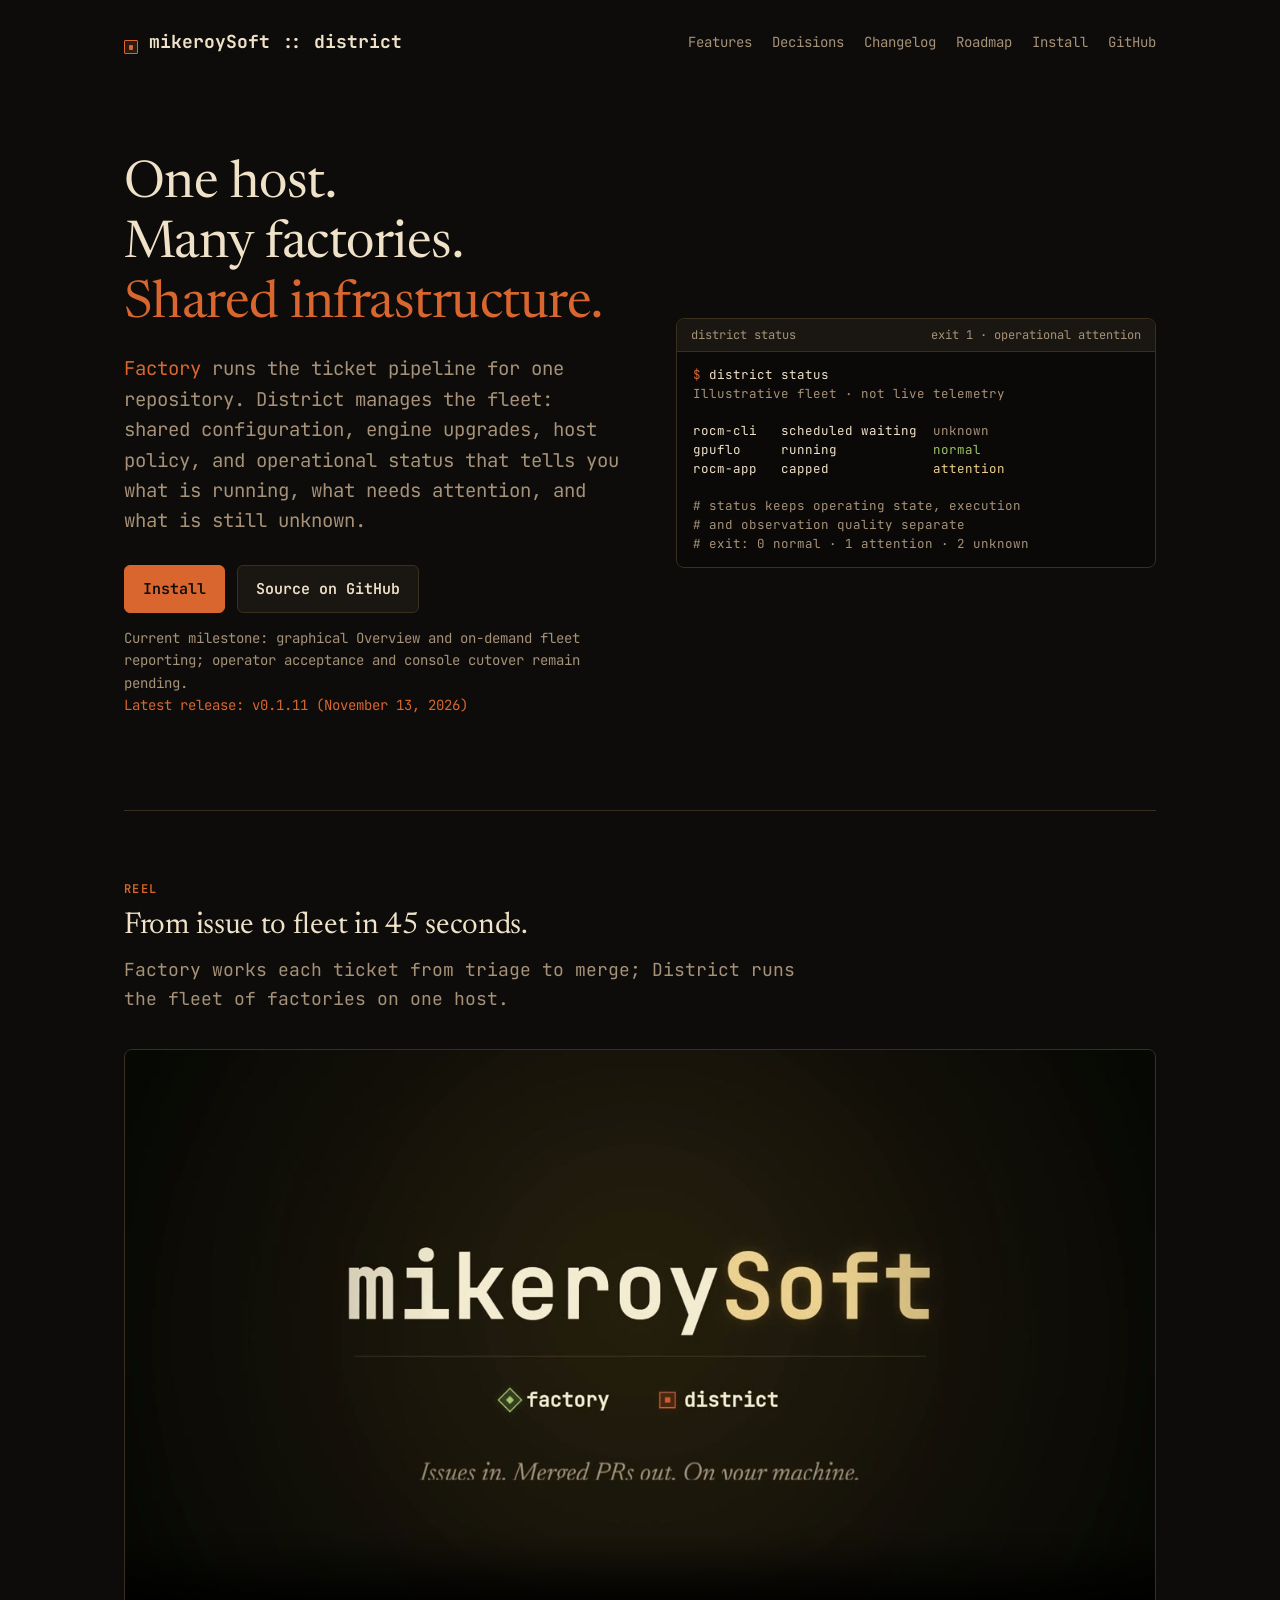
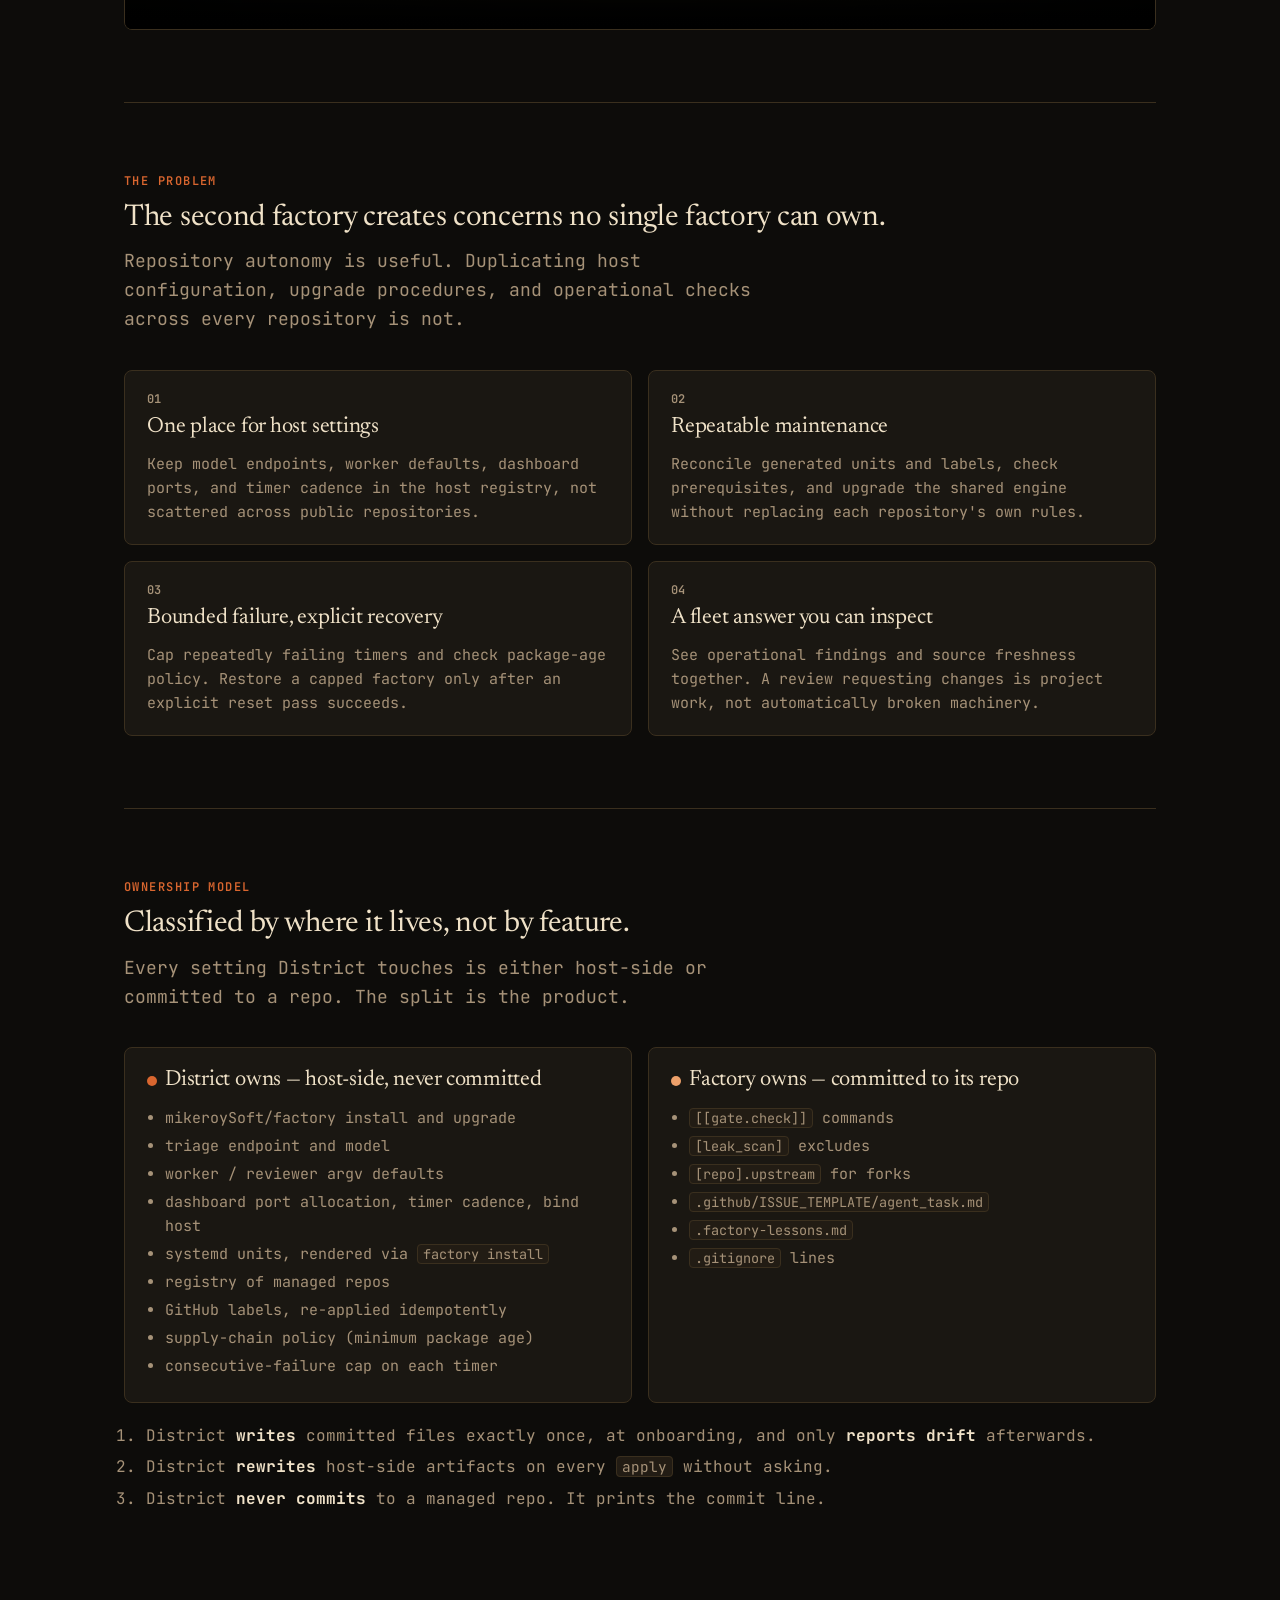
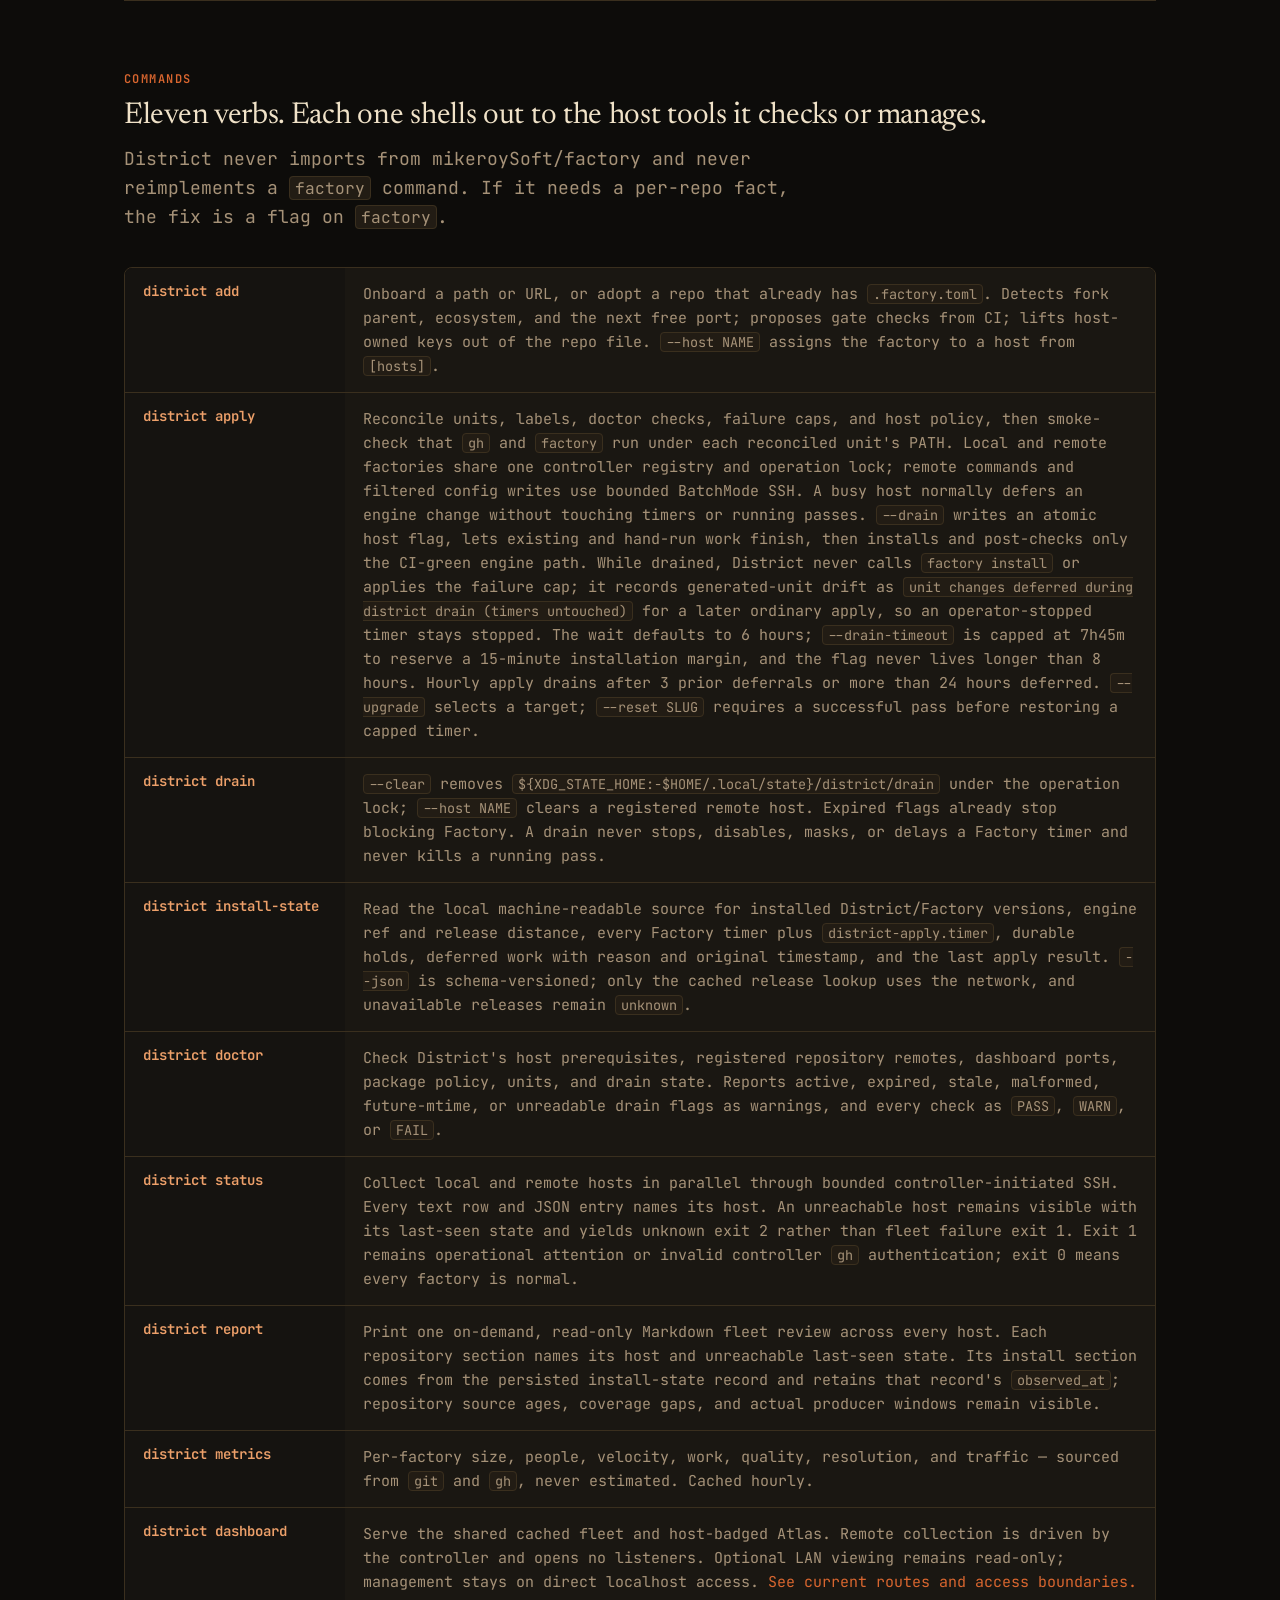
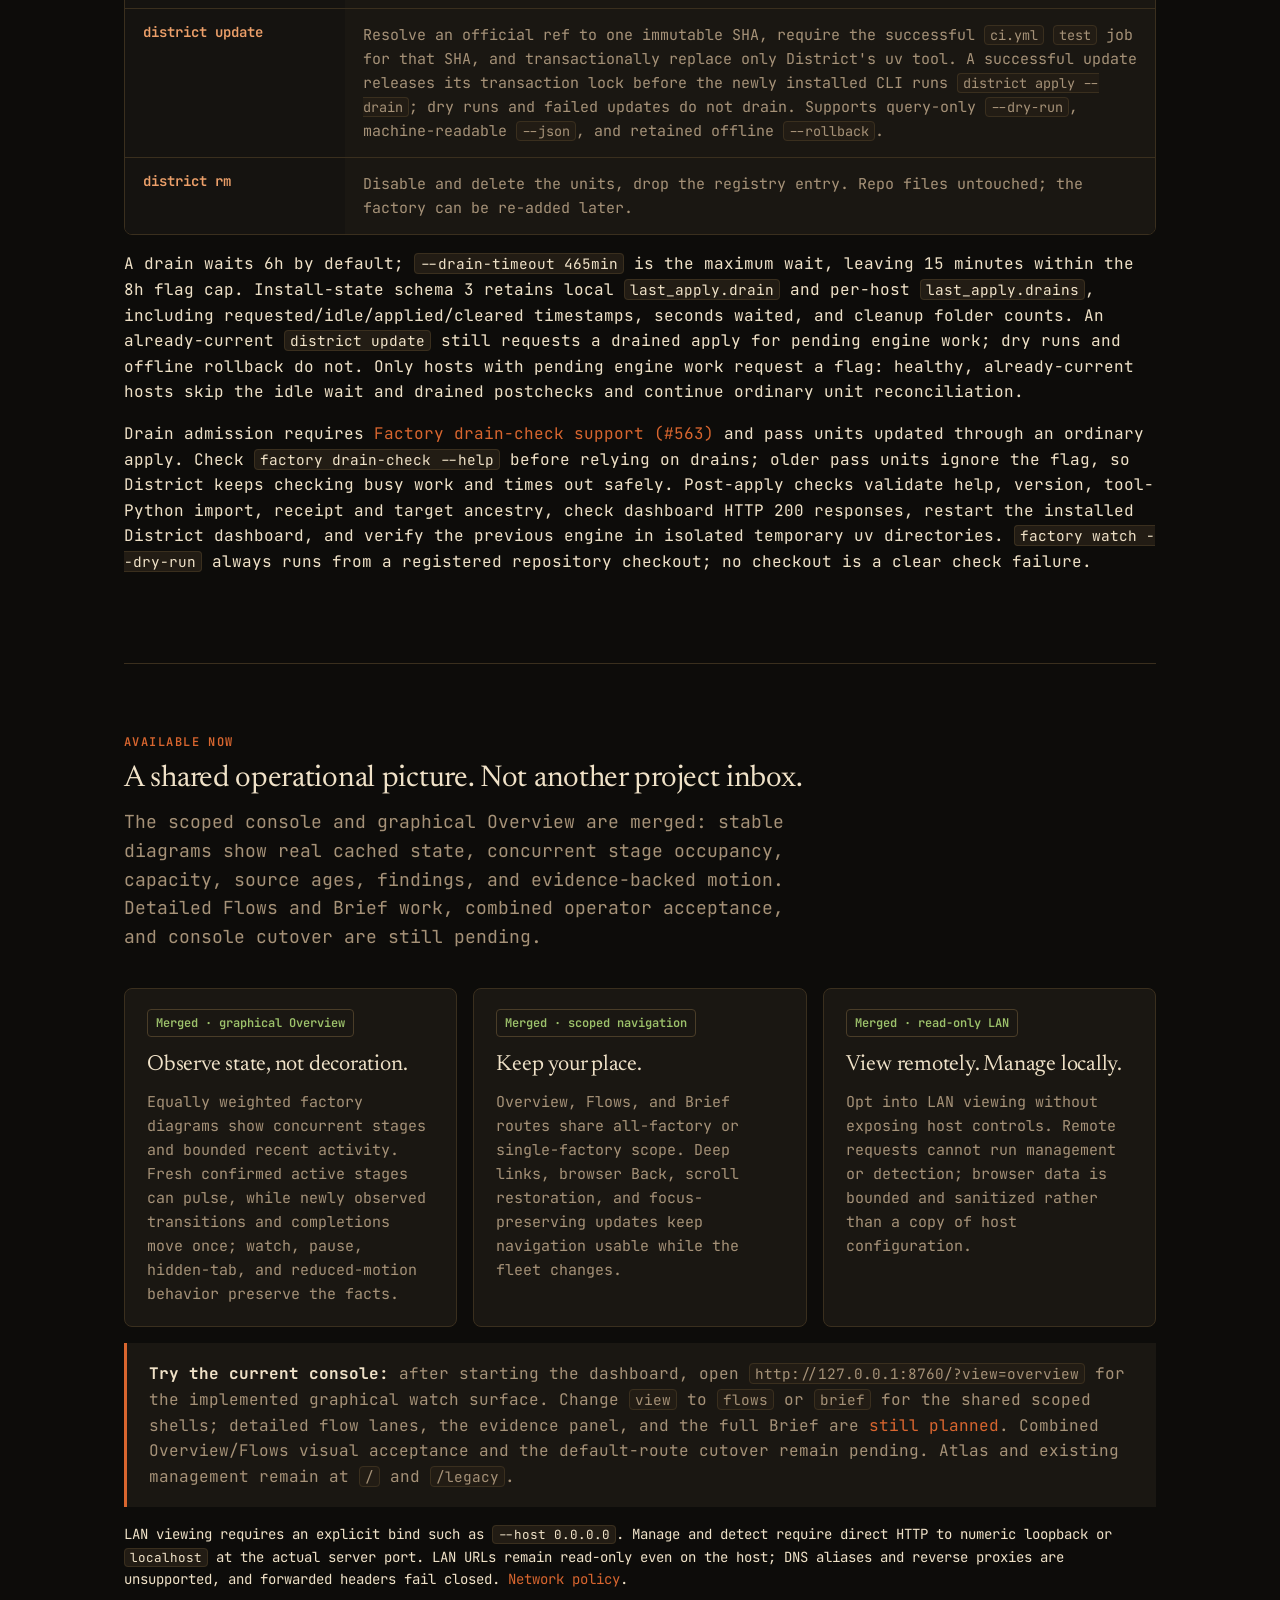
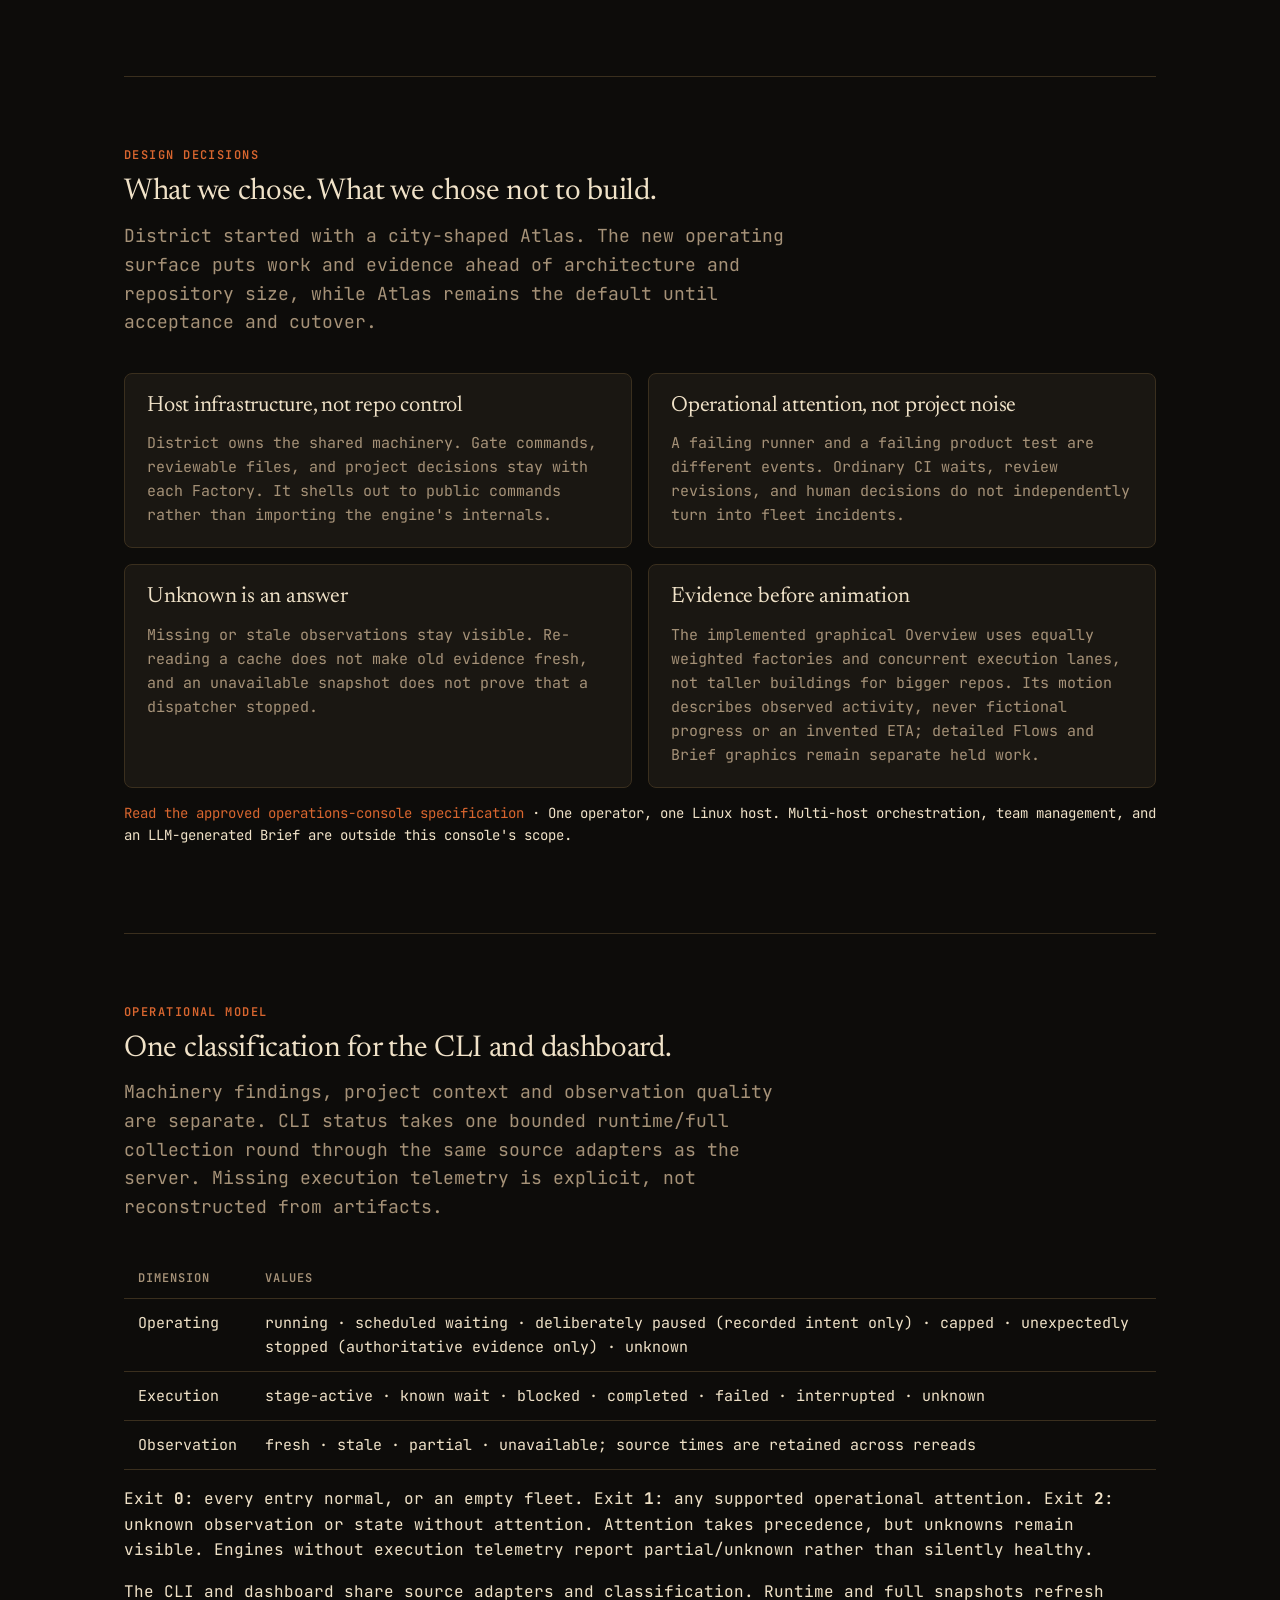
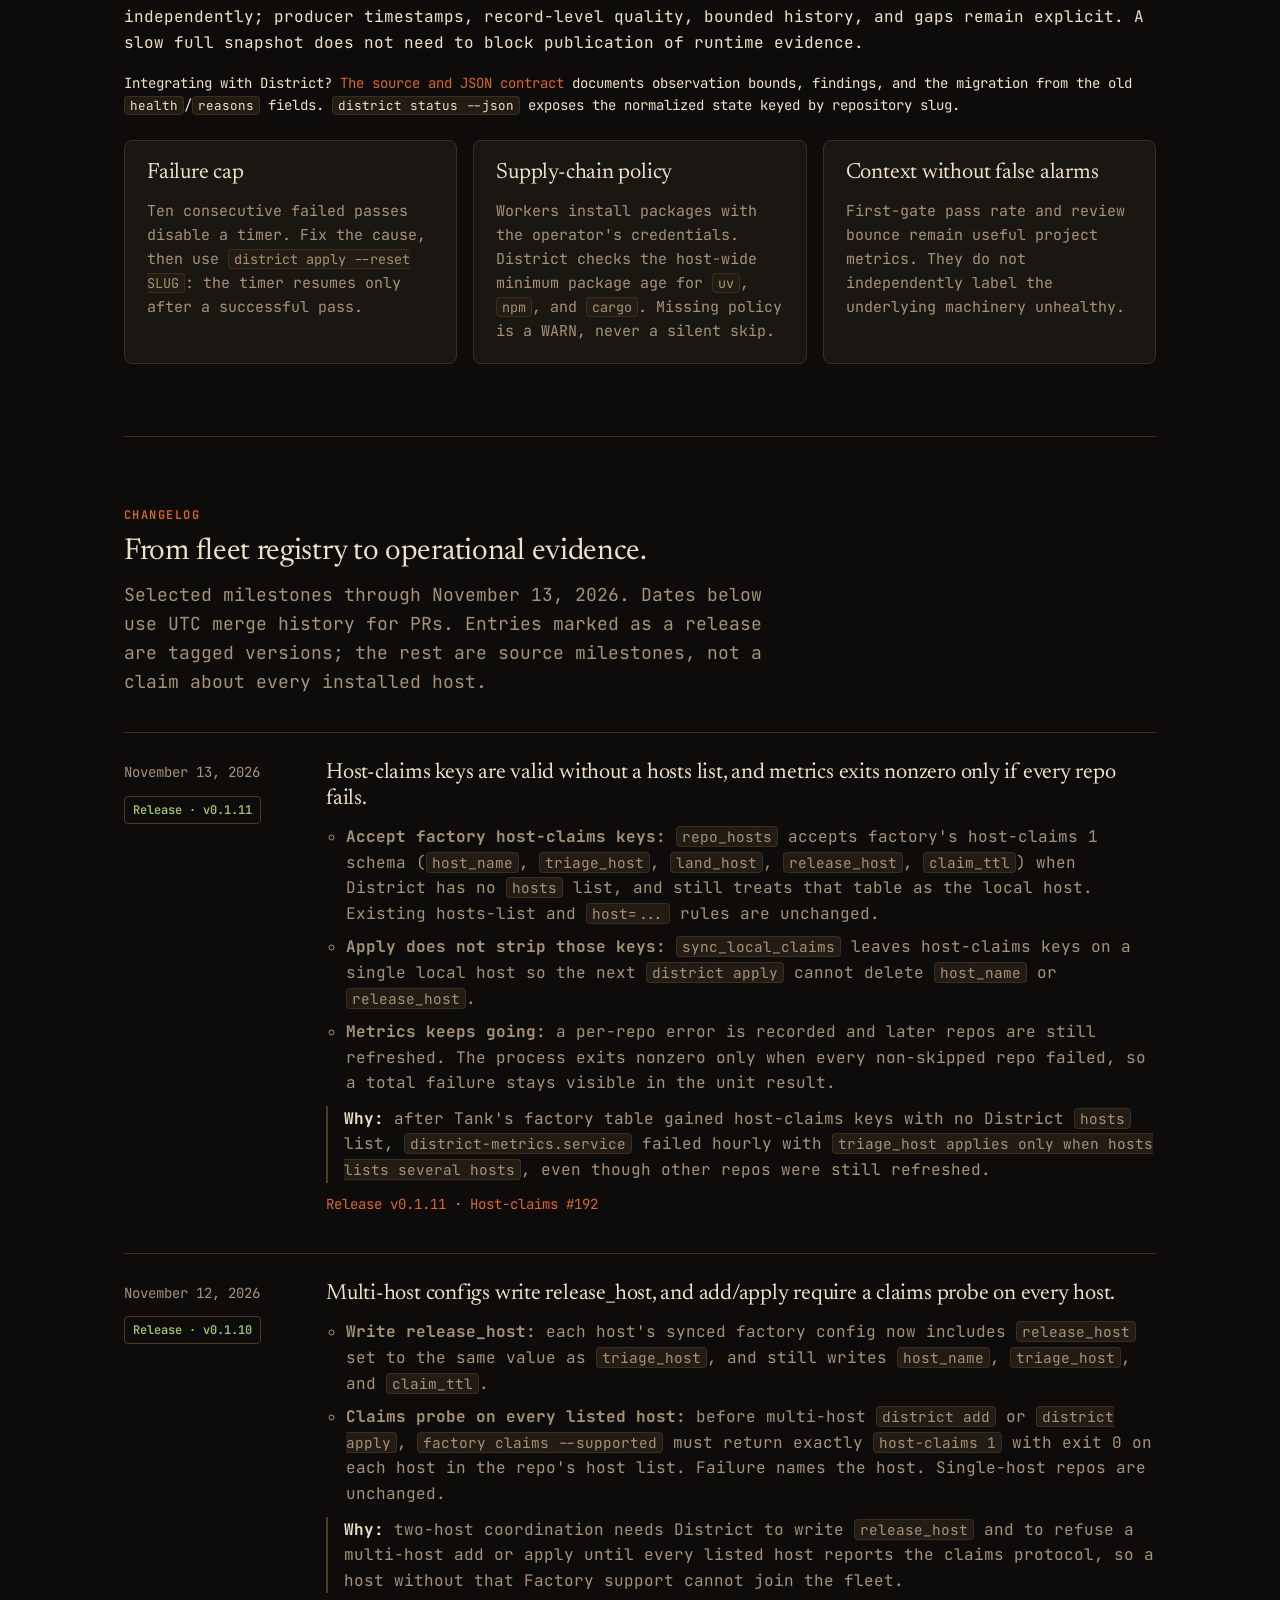
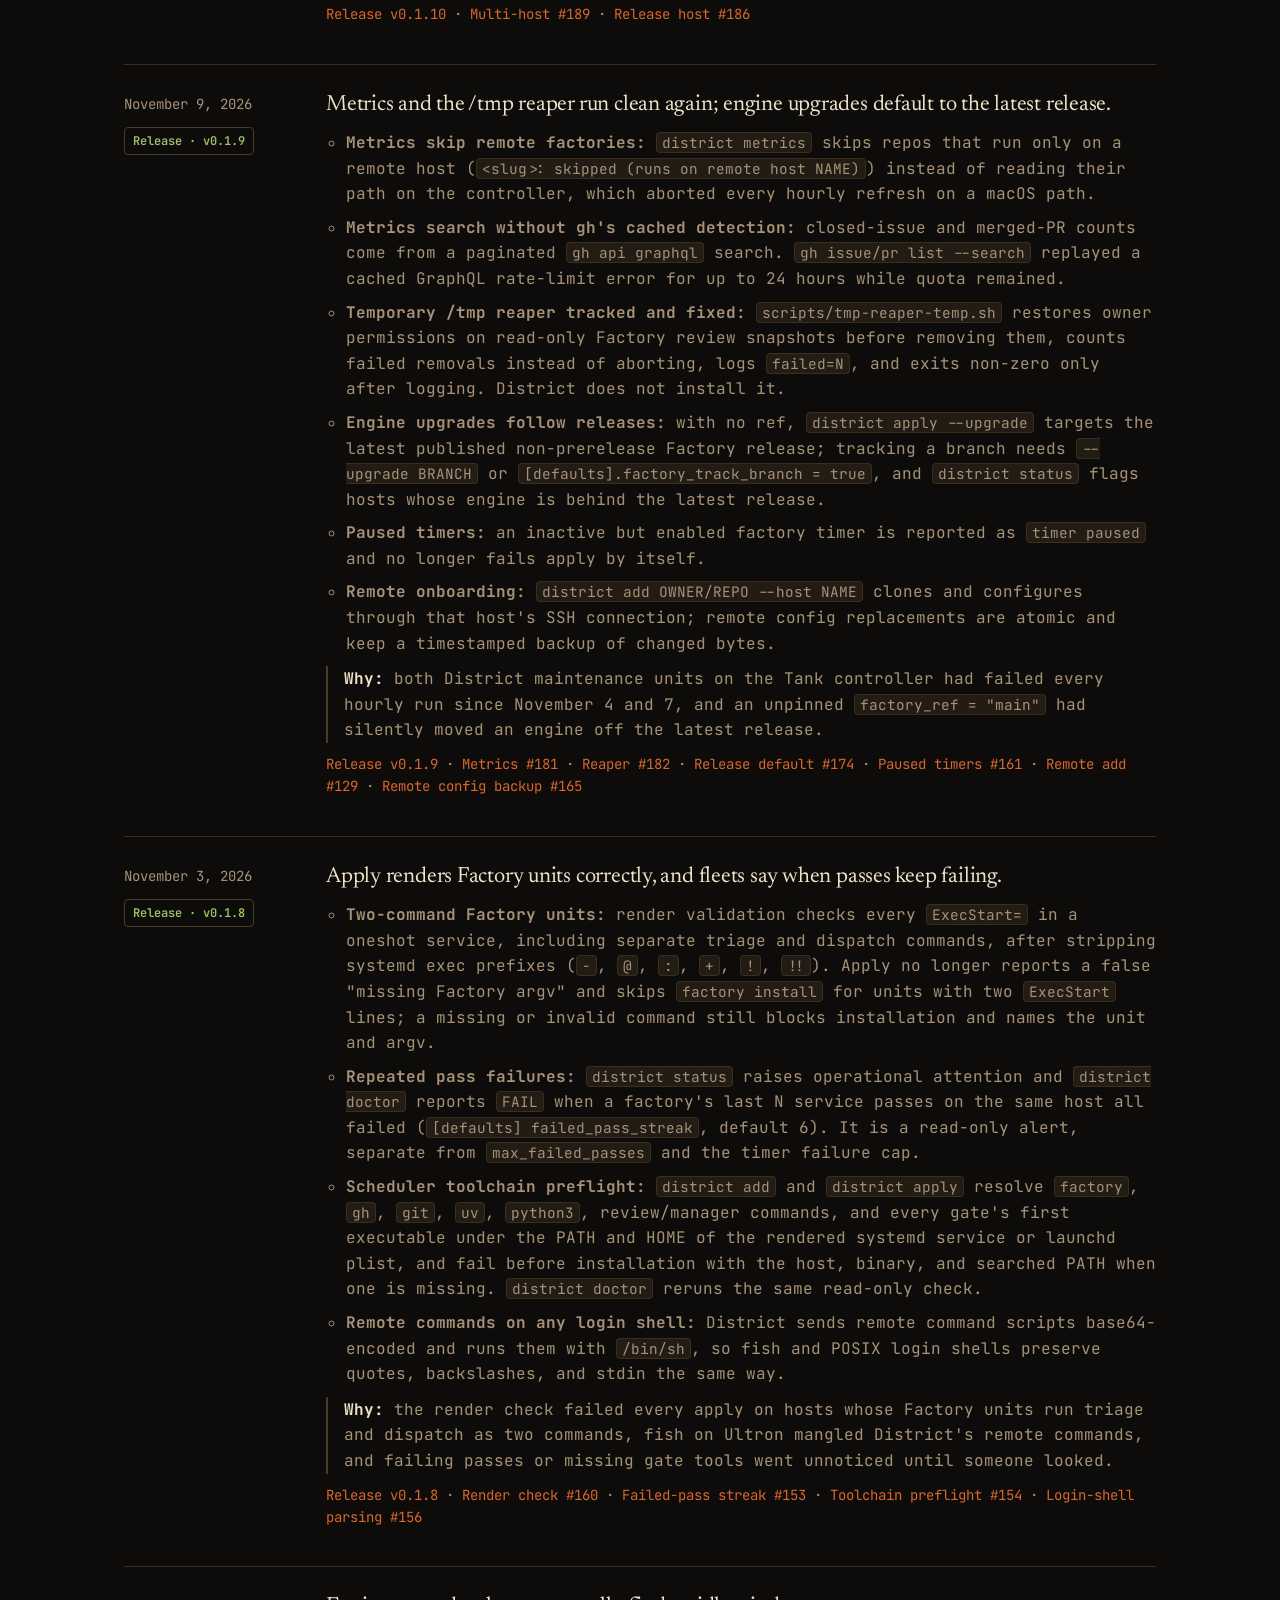
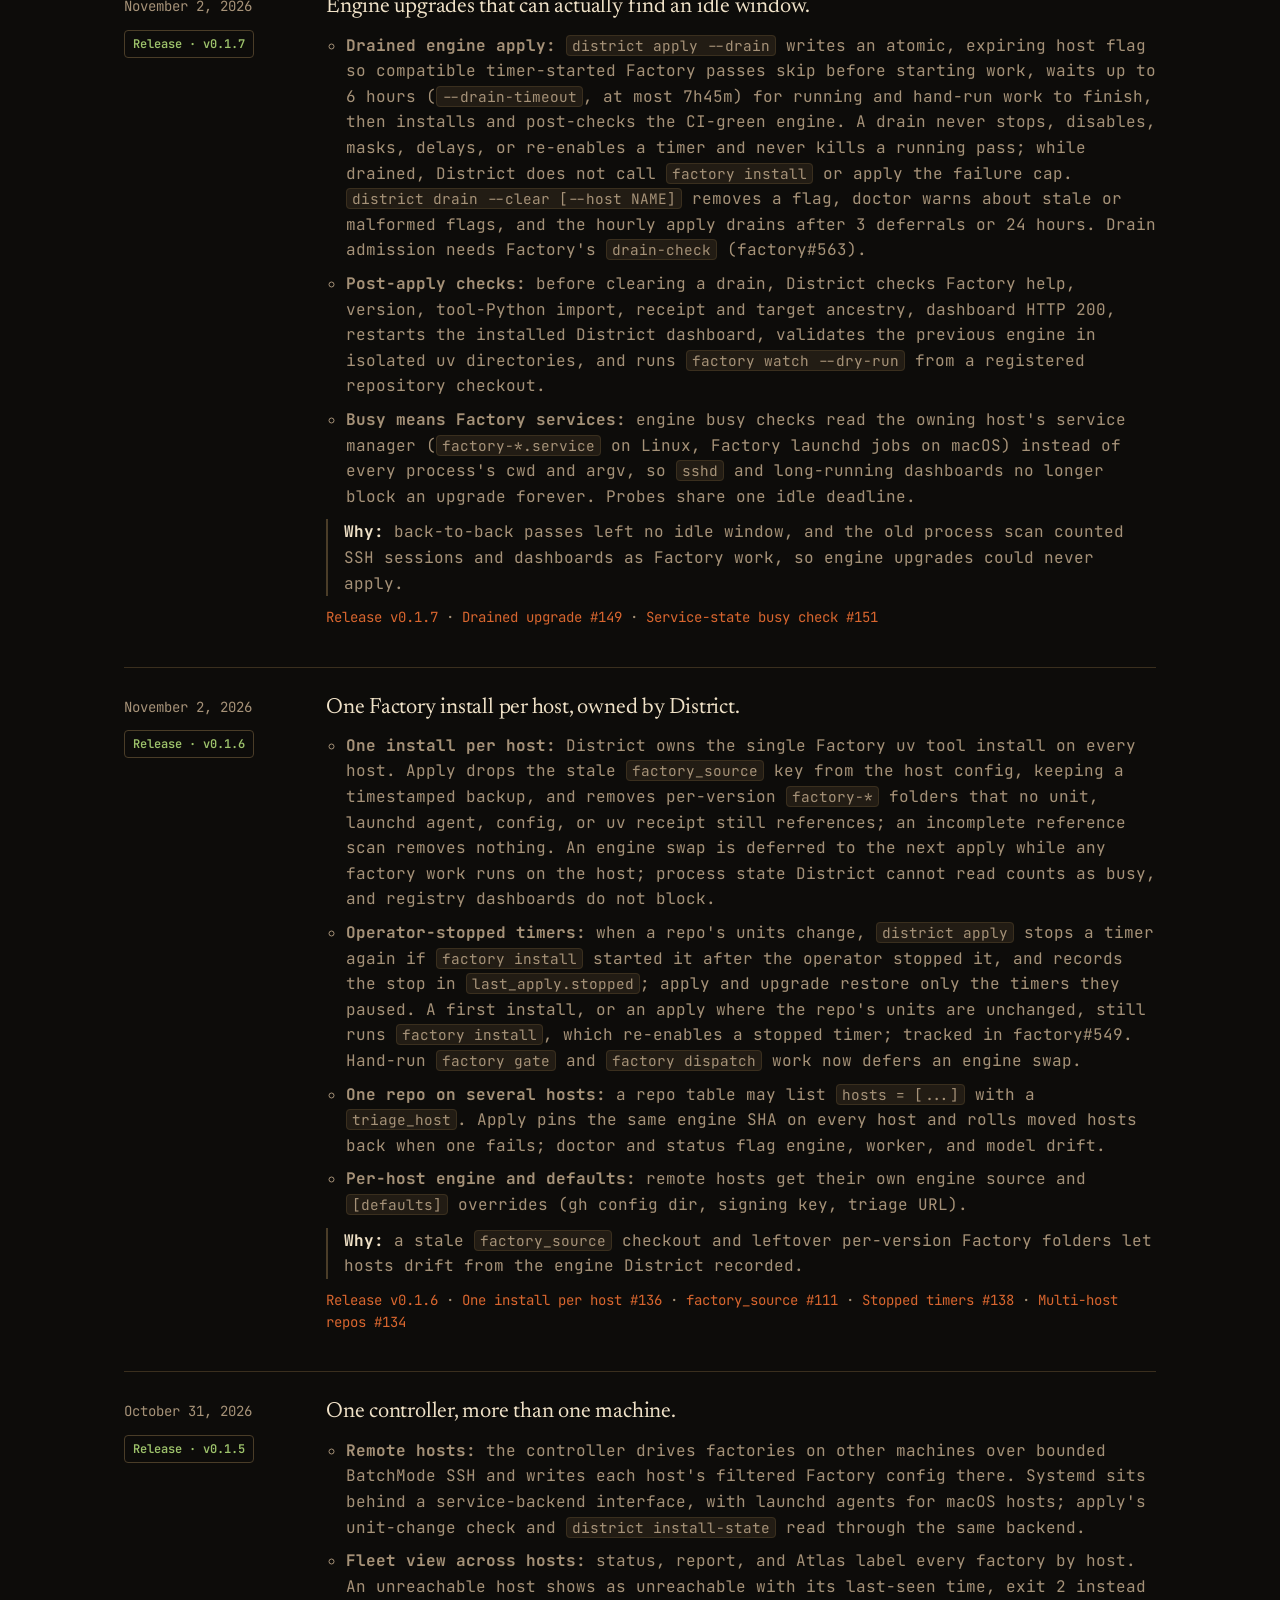
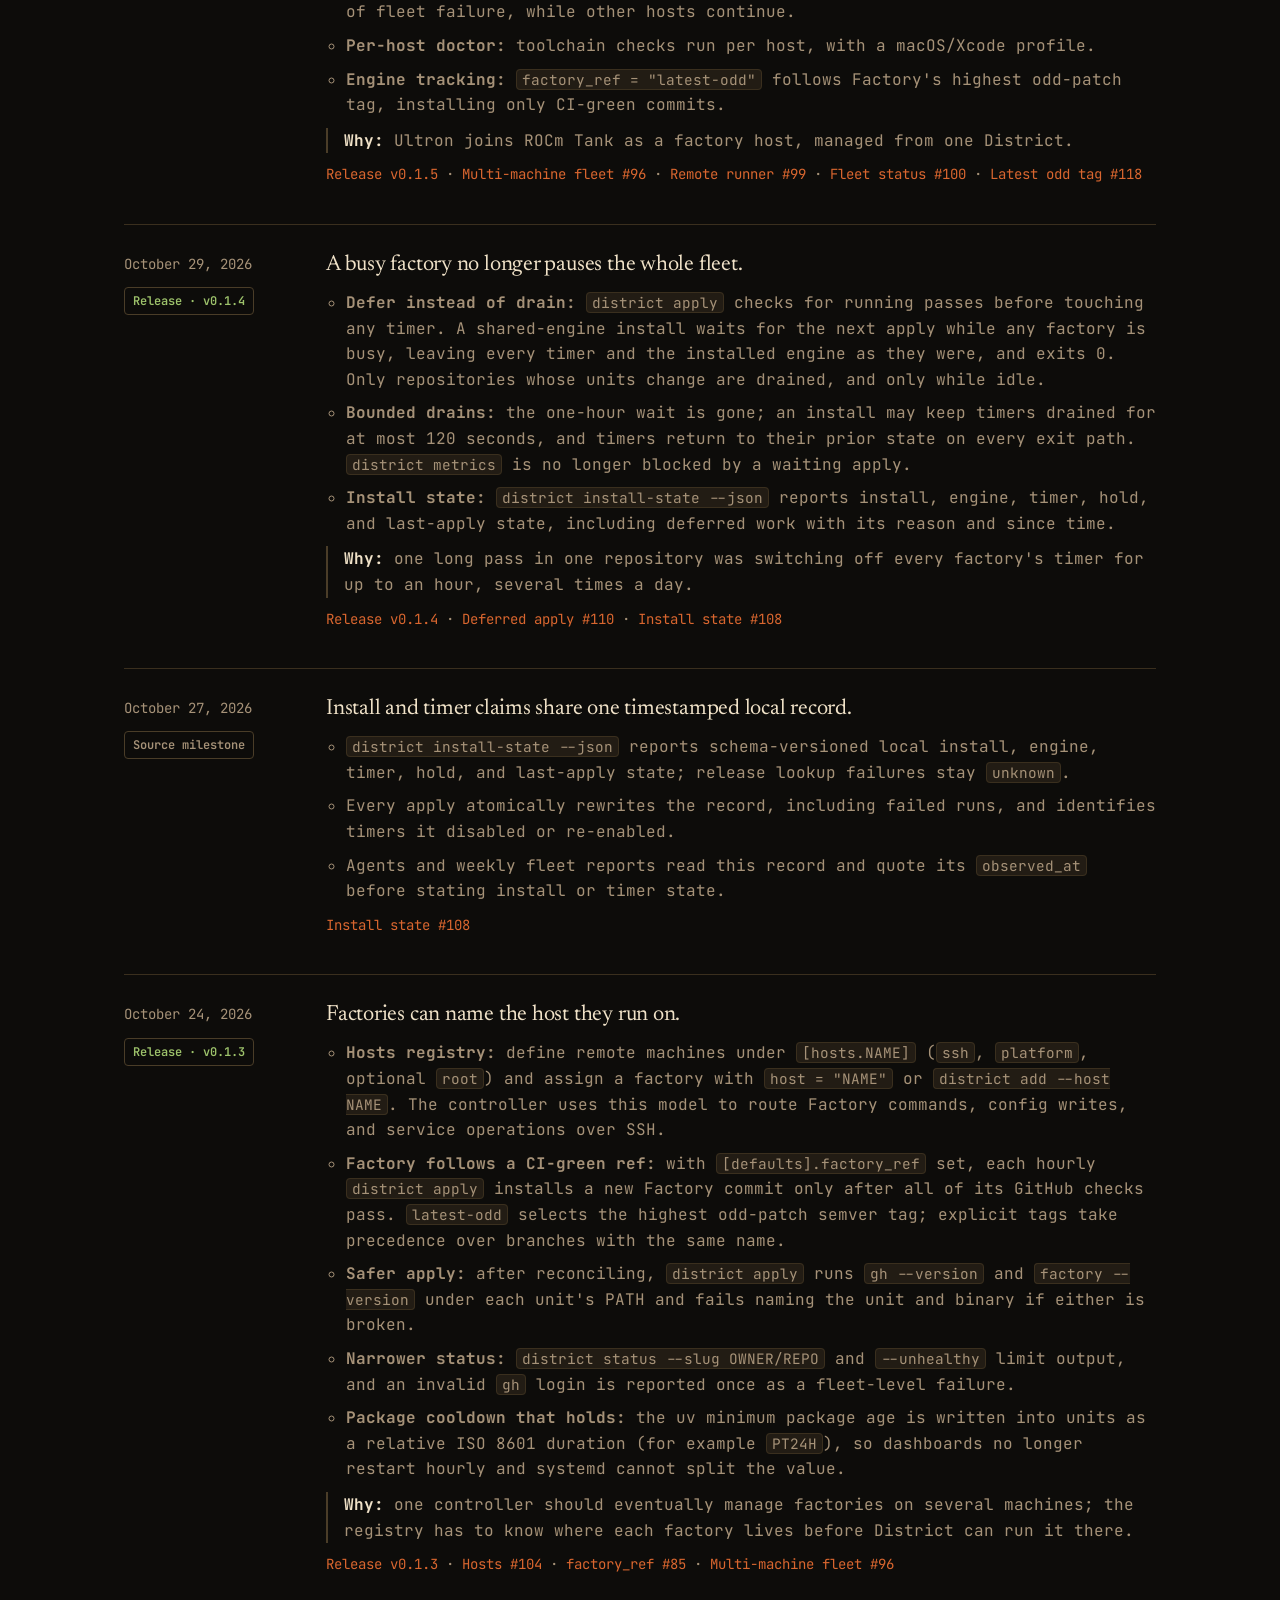
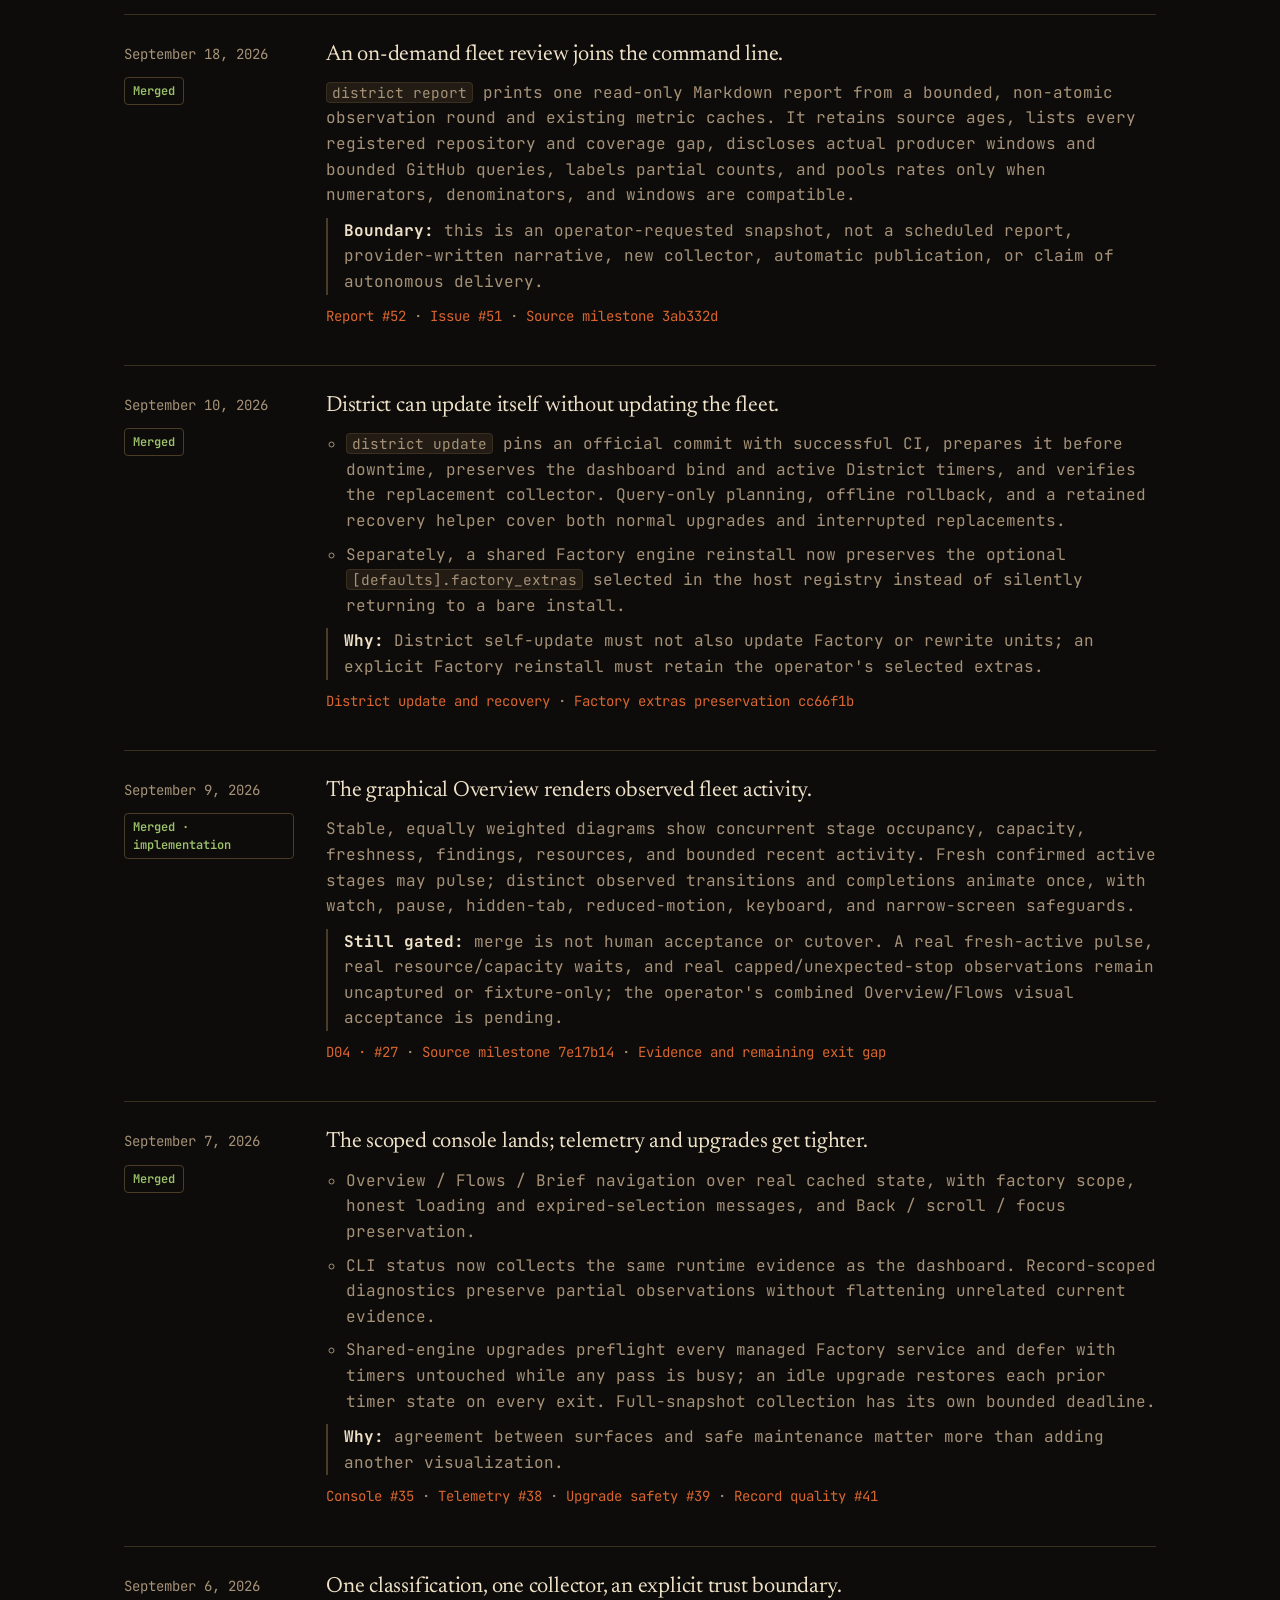
==== docs/index.html @ 3d416280 "release: bump District to 0.1.11 Ships #192 (host-claims: accept factory keys with no hosts list; me" ====
<!doctype html>
<html lang="en">
<head>
<meta charset="utf-8">
<meta name="viewport" content="width=device-width, initial-scale=1">
<title>District — shared infrastructure for autonomous factories</title>
<meta name="description" content="Manage a fleet of Factory pipelines on one Linux host. Shared infrastructure, evidence-backed operational status, and a scoped console. Explore the changelog, design decisions, and roadmap.">
<link rel="stylesheet" href="mikeroysoft.css">
<style>
  * { box-sizing: border-box; }
  html { scroll-behavior: smooth; }
  body { --text-muted: var(--sand-300); --text-faint: var(--sand-300); margin: 0; background: var(--surface-page); color: var(--text-primary); font: 16px/1.6 var(--font-mono); }
  a { color: var(--link); text-decoration: none; }
  a:hover { text-decoration: underline; }
  a:focus-visible, summary:focus-visible { outline: 2px solid var(--accent); outline-offset: 5px; }
  .skip { position: absolute; top: -80px; padding: 12px; background: var(--surface-panel); z-index: 1; }
  .skip:focus { top: 12px; }
  code, pre { font-family: var(--font-mono); }
  code { background: var(--surface-inset); border: 1px solid var(--border-hairline); border-radius: 4px; padding: 0 5px; font-size: 0.9em; }
  pre { margin: 0; overflow-x: auto; }
  .wrap { max-width: 1080px; margin: 0 auto; padding: 0 24px; }
  h1, h2, h3 { font-family: var(--font-display); font-weight: 400; line-height: 1.15; margin: 0 0 12px; letter-spacing: -0.01em; }
  h2 { font-size: 30px; }
  h3 { font-size: 22px; }
  section { padding: 72px 0; border-top: 1px solid var(--border-hairline); scroll-margin-top: 24px; }
  .lede { color: var(--text-muted); font-size: 18px; max-width: 680px; margin: 0 0 36px; }
  .kicker { font: 600 12px/1 var(--font-mono); letter-spacing: 0.12em; text-transform: uppercase; color: var(--accent); margin-bottom: 14px; }

  nav { display: flex; justify-content: space-between; align-items: center; flex-wrap: wrap; gap: 12px 24px; padding: 20px 0; }
  nav .brand { font: 700 18px var(--font-mono); color: var(--text-primary); }
  nav .links { display: flex; flex-wrap: wrap; gap: 0 20px; }
  nav .links a { display: inline-flex; align-items: center; min-height: 44px; color: var(--text-muted); font-size: 14px; }
  nav .links a:hover { color: var(--text-primary); text-decoration: none; }

  header.hero { padding: 72px 0 80px; display: grid; grid-template-columns: 1.05fr 1fr; gap: 48px; align-items: center; }
  header.hero > *, .grid > *, .own > * { min-width: 0; }
  p, li, .cmds .v { overflow-wrap: anywhere; }
  header h1 { font-size: 52px; }
  header h1 em { font-style: normal; color: var(--accent); }
  header p { color: var(--text-muted); font-size: 19px; max-width: 520px; }
  .actions { display: flex; gap: 12px; margin-top: 28px; flex-wrap: wrap; }
  .btn { display: inline-block; padding: 11px 18px; border-radius: 6px; font-weight: 600; font-size: 15px; border: 1px solid var(--border-hairline); color: var(--text-primary); background: var(--surface-panel); }
  .btn:hover { text-decoration: none; border-color: var(--text-muted); }
  .btn.primary { background: var(--accent); border-color: var(--accent); color: var(--text-on-accent); }
  .btn.primary:hover { filter: brightness(1.08); }

  .term { background: var(--surface-terminal); border: 1px solid var(--border-hairline); border-radius: 8px; overflow: hidden; }
  .term .bar { display: flex; justify-content: space-between; padding: 8px 14px; background: var(--surface-panel); border-bottom: 1px solid var(--border-hairline); font: 12px var(--font-mono); color: var(--text-faint); }
  .term pre { padding: 14px 16px; font-size: 12.5px; line-height: 1.5; color: var(--text-primary); }
  .term .p { color: var(--accent); }
  .term .m { color: var(--text-muted); }
  .term .ok { color: var(--status-ok); }
  .term .att { color: var(--status-warn); }
  .term .bad { color: var(--status-danger); }
  .term .c { color: var(--text-faint); }

  .grid { display: grid; gap: 16px; }
  .grid.two { grid-template-columns: repeat(2, 1fr); }
  .grid.three { grid-template-columns: repeat(3, 1fr); }
  .card { background: var(--surface-panel); border: 1px solid var(--border-hairline); border-radius: 8px; padding: 20px 22px; }
  .card p { margin: 6px 0 0; color: var(--text-muted); font-size: 15px; }
  .card .n { font: 600 12px var(--font-mono); color: var(--text-faint); margin-bottom: 8px; }

  .own { display: grid; grid-template-columns: 1fr 1fr; gap: 16px; }
  .own .card h3 { display: flex; align-items: center; gap: 8px; }
  .own .dot { width: 10px; height: 10px; border-radius: 50%; display: inline-block; }
  .own ul { margin: 12px 0 0; padding-left: 18px; color: var(--text-muted); font-size: 15px; }
  .own li { margin: 4px 0; }
  .rules { margin-top: 20px; padding-left: 22px; color: var(--text-muted); }
  .rules li { margin: 6px 0; }
  .rules strong { color: var(--text-primary); }

  .cmds { display: grid; grid-template-columns: 220px 1fr; border: 1px solid var(--border-hairline); border-radius: 8px; overflow: hidden; }
  .cmds > div { padding: 14px 18px; border-bottom: 1px solid var(--border-hairline); background: var(--surface-panel); }
  .cmds > div:nth-last-child(-n+2) { border-bottom: 0; }
  .cmds .k { font: 600 14px var(--font-mono); color: var(--accent-soft); background: var(--surface-sunken); }
  .cmds .v { color: var(--text-muted); font-size: 15px; }

  table { width: 100%; border-collapse: collapse; font-size: 15px; }
  th, td { text-align: left; padding: 12px 14px; border-bottom: 1px solid var(--border-hairline); vertical-align: top; }
  th { font: 600 12px var(--font-mono); letter-spacing: 0.08em; text-transform: uppercase; color: var(--text-faint); }
  .note { padding: 18px 22px; border-left: 3px solid var(--accent); background: var(--surface-panel); color: var(--text-muted); }
  .note strong, .decision strong { color: var(--text-primary); }
  .status { display: inline-block; border: 1px solid var(--border-strong); border-radius: 4px; padding: 4px 8px; margin-bottom: 16px; font: 600 12px/1.5 var(--font-mono); color: var(--text-muted); }
  .status.shipped { color: var(--status-ok); }
  .status.next { color: var(--accent-soft); }
  .timeline { list-style: none; padding: 0; margin: 0; }
  .timeline > li { display: grid; grid-template-columns: 170px minmax(0, 1fr); gap: 32px; padding: 28px 0; border-top: 1px solid var(--border-hairline); }
  .timeline time, .timeline .date { display: block; color: var(--text-muted); font-size: 14px; margin-bottom: 12px; }
  .timeline p { color: var(--text-muted); margin: 10px 0; }
  .timeline ul { padding-left: 20px; color: var(--text-muted); }
  .timeline li li { margin: 8px 0; }
  .sources { font-size: 14px; }
  .decision { border-left: 2px solid var(--border-strong); padding-left: 16px; }
  details { margin-top: 24px; border: 1px solid var(--border-hairline); border-radius: 8px; padding: 8px 20px; }
  summary { cursor: pointer; padding: 12px 0; color: var(--text-primary); }
  details ul { padding-left: 20px; color: var(--text-muted); }
  details li { margin: 12px 0; }

  footer { padding: 36px 0 48px; border-top: 1px solid var(--border-hairline); color: var(--text-faint); font-size: 14px; display: flex; justify-content: space-between; flex-wrap: wrap; gap: 12px; }

  @media (max-width: 820px) {
    header.hero { grid-template-columns: 1fr; padding-top: 32px; }
    header h1 { font-size: 38px; }
    .grid.two, .grid.three, .own { grid-template-columns: 1fr; }
    .cmds { grid-template-columns: 1fr; }
    .cmds .k { border-bottom: 0; }
    .timeline > li { grid-template-columns: 1fr; gap: 4px; }
    section { padding: 48px 0; }
  }
  .reel video { display: block; width: 100%; height: auto; aspect-ratio: 16 / 9; border: 1px solid var(--border-hairline); border-radius: 8px; background: var(--surface-terminal); }
  @media (prefers-reduced-motion: reduce) {
    html { scroll-behavior: auto; }
  }
</style>
</head>
<body data-product="district">
<div class="wrap">
  <a class="skip" href="#main">Skip to content</a>
  <nav aria-label="Main navigation">
    <span class="brand"><span class="mrs-mark mrs-mark-square" aria-hidden="true"></span> mikeroySoft :: district</span>
    <span class="links">
      <a href="#console">Features</a>
      <a href="#decisions">Decisions</a>
      <a href="#changelog">Changelog</a>
      <a href="#roadmap">Roadmap</a>
      <a href="#install">Install</a>
      <a href="https://github.com/mikeroySoft/district">GitHub</a>
    </span>
  </nav>

  <main id="main" tabindex="-1">
  <header class="hero">
    <div>
      <h1>One host.<br>Many factories.<br><em>Shared infrastructure.</em></h1>
      <p><a href="https://github.com/mikeroySoft/factory">Factory</a> runs the ticket pipeline for one repository. District manages the fleet: shared configuration, engine upgrades, host policy, and operational status that tells you what is running, what needs attention, and what is still unknown.</p>
      <div class="actions">
        <a class="btn primary" href="#install">Install</a>
        <a class="btn" href="https://github.com/mikeroySoft/district">Source on GitHub</a>
      </div>
      <p class="sources">Current milestone: graphical Overview and on-demand fleet reporting; operator acceptance and console cutover remain pending.<br><a href="#changelog">Latest release: v0.1.11 (November 13, 2026)</a></p>
    </div>
    <div class="term">
      <div class="bar"><span>district status</span><span>exit 1 · operational attention</span></div>
<pre><span class="p">$</span> district status
<span class="m">Illustrative fleet · not live telemetry</span>

rocm-cli   scheduled waiting  <span class="m">unknown</span>
gpuflo     running            <span class="ok">normal</span>
rocm-app   capped             <span class="att">attention</span>

<span class="c"># status keeps operating state, execution
# and observation quality separate
# exit: 0 normal · 1 attention · 2 unknown</span></pre>
    </div>
  </header>

  <section id="reel" class="reel">
    <div class="kicker">Reel</div>
    <h2>From issue to fleet in 45 seconds.</h2>
    <p class="lede">Factory works each ticket from triage to merge; District runs the fleet of factories on one host.</p>
    <video controls preload="metadata" playsinline poster="media/showreel-poster.jpg">
      <source src="media/showreel.mp4" type="video/mp4">
      <a href="media/showreel.mp4">Download the reel (MP4, 45 s)</a>
    </video>
  </section>

  <section id="problem">
    <div class="kicker">The problem</div>
    <h2>The second factory creates concerns no single factory can own.</h2>
    <p class="lede">Repository autonomy is useful. Duplicating host configuration, upgrade procedures, and operational checks across every repository is not.</p>
    <div class="grid two">
      <div class="card"><div class="n">01</div><h3>One place for host settings</h3><p>Keep model endpoints, worker defaults, dashboard ports, and timer cadence in the host registry, not scattered across public repositories.</p></div>
      <div class="card"><div class="n">02</div><h3>Repeatable maintenance</h3><p>Reconcile generated units and labels, check prerequisites, and upgrade the shared engine without replacing each repository's own rules.</p></div>
      <div class="card"><div class="n">03</div><h3>Bounded failure, explicit recovery</h3><p>Cap repeatedly failing timers and check package-age policy. Restore a capped factory only after an explicit reset pass succeeds.</p></div>
      <div class="card"><div class="n">04</div><h3>A fleet answer you can inspect</h3><p>See operational findings and source freshness together. A review requesting changes is project work, not automatically broken machinery.</p></div>
    </div>
  </section>

  <section id="how">
    <div class="kicker">Ownership model</div>
    <h2>Classified by where it lives, not by feature.</h2>
    <p class="lede">Every setting District touches is either host-side or committed to a repo. The split is the product.</p>
    <div class="own">
      <div class="card">
        <h3><span class="dot" style="background:var(--accent)"></span>District owns — host-side, never committed</h3>
        <ul>
          <li>mikeroySoft/factory install and upgrade</li>
          <li>triage endpoint and model</li>
          <li>worker / reviewer argv defaults</li>
          <li>dashboard port allocation, timer cadence, bind host</li>
          <li>systemd units, rendered via <code>factory install</code></li>
          <li>registry of managed repos</li>
          <li>GitHub labels, re-applied idempotently</li>
          <li>supply-chain policy (minimum package age)</li>
          <li>consecutive-failure cap on each timer</li>
        </ul>
      </div>
      <div class="card">
        <h3><span class="dot" style="background:var(--accent-soft)"></span>Factory owns — committed to its repo</h3>
        <ul>
          <li><code>[[gate.check]]</code> commands</li>
          <li><code>[leak_scan]</code> excludes</li>
          <li><code>[repo].upstream</code> for forks</li>
          <li><code>.github/ISSUE_TEMPLATE/agent_task.md</code></li>
          <li><code>.factory-lessons.md</code></li>
          <li><code>.gitignore</code> lines</li>
        </ul>
      </div>
    </div>
    <ol class="rules">
      <li>District <strong>writes</strong> committed files exactly once, at onboarding, and only <strong>reports drift</strong> afterwards.</li>
      <li>District <strong>rewrites</strong> host-side artifacts on every <code>apply</code> without asking.</li>
      <li>District <strong>never commits</strong> to a managed repo. It prints the commit line.</li>
    </ol>
  </section>

  <section id="commands">
    <div class="kicker">Commands</div>
    <h2>Eleven verbs. Each one shells out to the host tools it checks or manages.</h2>
    <p class="lede">District never imports from mikeroySoft/factory and never reimplements a <code>factory</code> command. If it needs a per-repo fact, the fix is a flag on <code>factory</code>.</p>
    <div class="cmds">
      <div class="k">district add</div><div class="v">Onboard a path or URL, or adopt a repo that already has <code>.factory.toml</code>. Detects fork parent, ecosystem, and the next free port; proposes gate checks from CI; lifts host-owned keys out of the repo file. <code>--host NAME</code> assigns the factory to a host from <code>[hosts]</code>.</div>
      <div class="k">district apply</div><div class="v">Reconcile units, labels, doctor checks, failure caps, and host policy, then smoke-check that <code>gh</code> and <code>factory</code> run under each reconciled unit's PATH. Local and remote factories share one controller registry and operation lock; remote commands and filtered config writes use bounded BatchMode SSH. A busy host normally defers an engine change without touching timers or running passes. <code>--drain</code> writes an atomic host flag, lets existing and hand-run work finish, then installs and post-checks only the CI-green engine path. While drained, District never calls <code>factory install</code> or applies the failure cap; it records generated-unit drift as <code>unit changes deferred during district drain (timers untouched)</code> for a later ordinary apply, so an operator-stopped timer stays stopped. The wait defaults to 6 hours; <code>--drain-timeout</code> is capped at 7h45m to reserve a 15-minute installation margin, and the flag never lives longer than 8 hours. Hourly apply drains after 3 prior deferrals or more than 24 hours deferred. <code>--upgrade</code> selects a target; <code>--reset SLUG</code> requires a successful pass before restoring a capped timer.</div>
      <div class="k">district drain</div><div class="v"><code>--clear</code> removes <code>${XDG_STATE_HOME:-$HOME/.local/state}/district/drain</code> under the operation lock; <code>--host NAME</code> clears a registered remote host. Expired flags already stop blocking Factory. A drain never stops, disables, masks, or delays a Factory timer and never kills a running pass.</div>
      <div class="k">district install-state</div><div class="v">Read the local machine-readable source for installed District/Factory versions, engine ref and release distance, every Factory timer plus <code>district-apply.timer</code>, durable holds, deferred work with reason and original timestamp, and the last apply result. <code>--json</code> is schema-versioned; only the cached release lookup uses the network, and unavailable releases remain <code>unknown</code>.</div>
      <div class="k">district doctor</div><div class="v">Check District's host prerequisites, registered repository remotes, dashboard ports, package policy, units, and drain state. Reports active, expired, stale, malformed, future-mtime, or unreadable drain flags as warnings, and every check as <code>PASS</code>, <code>WARN</code>, or <code>FAIL</code>.</div>
      <div class="k">district status</div><div class="v">Collect local and remote hosts in parallel through bounded controller-initiated SSH. Every text row and JSON entry names its host. An unreachable host remains visible with its last-seen state and yields unknown exit 2 rather than fleet failure exit 1. Exit 1 remains operational attention or invalid controller <code>gh</code> authentication; exit 0 means every factory is normal.</div>
      <div class="k">district report</div><div class="v">Print one on-demand, read-only Markdown fleet review across every host. Each repository section names its host and unreachable last-seen state. Its install section comes from the persisted install-state record and retains that record's <code>observed_at</code>; repository source ages, coverage gaps, and actual producer windows remain visible.</div>
      <div class="k">district metrics</div><div class="v">Per-factory size, people, velocity, work, quality, resolution, and traffic — sourced from <code>git</code> and <code>gh</code>, never estimated. Cached hourly.</div>
      <div class="k">district dashboard</div><div class="v">Serve the shared cached fleet and host-badged Atlas. Remote collection is driven by the controller and opens no listeners. Optional LAN viewing remains read-only; management stays on direct localhost access. <a href="#console">See current routes and access boundaries.</a></div>
      <div class="k">district update</div><div class="v">Resolve an official ref to one immutable SHA, require the successful <code>ci.yml</code> <code>test</code> job for that SHA, and transactionally replace only District's uv tool. A successful update releases its transaction lock before the newly installed CLI runs <code>district apply --drain</code>; dry runs and failed updates do not drain. Supports query-only <code>--dry-run</code>, machine-readable <code>--json</code>, and retained offline <code>--rollback</code>.</div>
      <div class="k">district rm</div><div class="v">Disable and delete the units, drop the registry entry. Repo files untouched; the factory can be re-added later.</div>
    </div>
    <p>A drain waits 6h by default; <code>--drain-timeout 465min</code> is the maximum wait, leaving 15 minutes within the 8h flag cap. Install-state schema 3 retains local <code>last_apply.drain</code> and per-host <code>last_apply.drains</code>, including requested/idle/applied/cleared timestamps, seconds waited, and cleanup folder counts. An already-current <code>district update</code> still requests a drained apply for pending engine work; dry runs and offline rollback do not. Only hosts with pending engine work request a flag: healthy, already-current hosts skip the idle wait and drained postchecks and continue ordinary unit reconciliation.</p>
    <p>Drain admission requires <a href="https://github.com/mikeroySoft/factory/issues/563">Factory drain-check support (#563)</a> and pass units updated through an ordinary apply. Check <code>factory drain-check --help</code> before relying on drains; older pass units ignore the flag, so District keeps checking busy work and times out safely. Post-apply checks validate help, version, tool-Python import, receipt and target ancestry, check dashboard HTTP 200 responses, restart the installed District dashboard, and verify the previous engine in isolated temporary uv directories. <code>factory watch --dry-run</code> always runs from a registered repository checkout; no checkout is a clear check failure.</p>
  </section>

  <section id="console">
    <div class="kicker">Available now</div>
    <h2>A shared operational picture. Not another project inbox.</h2>
    <p class="lede">The scoped console and graphical Overview are merged: stable diagrams show real cached state, concurrent stage occupancy, capacity, source ages, findings, and evidence-backed motion. Detailed Flows and Brief work, combined operator acceptance, and console cutover are still pending.</p>
    <div class="grid three">
      <div class="card">
        <span class="status shipped">Merged · graphical Overview</span>
        <h3>Observe state, not decoration.</h3>
        <p>Equally weighted factory diagrams show concurrent stages and bounded recent activity. Fresh confirmed active stages can pulse, while newly observed transitions and completions move once; watch, pause, hidden-tab, and reduced-motion behavior preserve the facts.</p>
      </div>
      <div class="card">
        <span class="status shipped">Merged · scoped navigation</span>
        <h3>Keep your place.</h3>
        <p>Overview, Flows, and Brief routes share all-factory or single-factory scope. Deep links, browser Back, scroll restoration, and focus-preserving updates keep navigation usable while the fleet changes.</p>
      </div>
      <div class="card">
        <span class="status shipped">Merged · read-only LAN</span>
        <h3>View remotely. Manage locally.</h3>
        <p>Opt into LAN viewing without exposing host controls. Remote requests cannot run management or detection; browser data is bounded and sanitized rather than a copy of host configuration.</p>
      </div>
    </div>
    <p class="note"><strong>Try the current console:</strong> after starting the dashboard, open <code>http://127.0.0.1:8760/?view=overview</code> for the implemented graphical watch surface. Change <code>view</code> to <code>flows</code> or <code>brief</code> for the shared scoped shells; detailed flow lanes, the evidence panel, and the full Brief are <a href="#roadmap">still planned</a>. Combined Overview/Flows visual acceptance and the default-route cutover remain pending. Atlas and existing management remain at <code>/</code> and <code>/legacy</code>.</p>
    <p class="sources">LAN viewing requires an explicit bind such as <code>--host 0.0.0.0</code>. Manage and detect require direct HTTP to numeric loopback or <code>localhost</code> at the actual server port. LAN URLs remain read-only even on the host; DNS aliases and reverse proxies are unsupported, and forwarded headers fail closed. <a href="https://github.com/mikeroySoft/district/blob/main/OPERATIONS-CONSOLE-SPEC.md#9-management-and-network-safety">Network policy</a>.</p>
  </section>

  <section id="decisions">
    <div class="kicker">Design decisions</div>
    <h2>What we chose. What we chose not to build.</h2>
    <p class="lede">District started with a city-shaped Atlas. The new operating surface puts work and evidence ahead of architecture and repository size, while Atlas remains the default until acceptance and cutover.</p>
    <div class="grid two">
      <div class="card"><h3>Host infrastructure, not repo control</h3><p>District owns the shared machinery. Gate commands, reviewable files, and project decisions stay with each Factory. It shells out to public commands rather than importing the engine's internals.</p></div>
      <div class="card"><h3>Operational attention, not project noise</h3><p>A failing runner and a failing product test are different events. Ordinary CI waits, review revisions, and human decisions do not independently turn into fleet incidents.</p></div>
      <div class="card"><h3>Unknown is an answer</h3><p>Missing or stale observations stay visible. Re-reading a cache does not make old evidence fresh, and an unavailable snapshot does not prove that a dispatcher stopped.</p></div>
      <div class="card"><h3>Evidence before animation</h3><p>The implemented graphical Overview uses equally weighted factories and concurrent execution lanes, not taller buildings for bigger repos. Its motion describes observed activity, never fictional progress or an invented ETA; detailed Flows and Brief graphics remain separate held work.</p></div>
    </div>
    <p class="sources"><a href="https://github.com/mikeroySoft/district/blob/main/OPERATIONS-CONSOLE-SPEC.md">Read the approved operations-console specification</a> · One operator, one Linux host. Multi-host orchestration, team management, and an LLM-generated Brief are outside this console's scope.</p>
  </section>

  <section id="health">
    <div class="kicker">Operational model</div>
    <h2>One classification for the CLI and dashboard.</h2>
    <p class="lede">Machinery findings, project context and observation quality are separate. CLI status takes one bounded runtime/full collection round through the same source adapters as the server. Missing execution telemetry is explicit, not reconstructed from artifacts.</p>
    <table>
      <thead><tr><th>Dimension</th><th>Values</th></tr></thead>
      <tbody>
        <tr><td>Operating</td><td>running · scheduled waiting · deliberately paused (recorded intent only) · capped · unexpectedly stopped (authoritative evidence only) · unknown</td></tr>
        <tr><td>Execution</td><td>stage-active · known wait · blocked · completed · failed · interrupted · unknown</td></tr>
        <tr><td>Observation</td><td>fresh · stale · partial · unavailable; source times are retained across rereads</td></tr>
      </tbody>
    </table>
    <p>Exit <strong>0</strong>: every entry normal, or an empty fleet. Exit <strong>1</strong>: any supported operational attention. Exit <strong>2</strong>: unknown observation or state without attention. Attention takes precedence, but unknowns remain visible. Engines without execution telemetry report partial/unknown rather than silently healthy.</p>
    <p>The CLI and dashboard share source adapters and classification. Runtime and full snapshots refresh independently; producer timestamps, record-level quality, bounded history, and gaps remain explicit. A slow full snapshot does not need to block publication of runtime evidence.</p>
    <p class="sources">Integrating with District? <a href="https://github.com/mikeroySoft/district/blob/main/OPERATIONS-CONSOLE-SPEC.md">The source and JSON contract</a> documents observation bounds, findings, and the migration from the old <code>health</code>/<code>reasons</code> fields. <code>district status --json</code> exposes the normalized state keyed by repository slug.</p>
    <div class="grid three" style="margin-top:24px">
      <div class="card"><h3>Failure cap</h3><p>Ten consecutive failed passes disable a timer. Fix the cause, then use <code>district apply --reset SLUG</code>: the timer resumes only after a successful pass.</p></div>
      <div class="card"><h3>Supply-chain policy</h3><p>Workers install packages with the operator's credentials. District checks the host-wide minimum package age for <code>uv</code>, <code>npm</code>, and <code>cargo</code>. Missing policy is a WARN, never a silent skip.</p></div>
      <div class="card"><h3>Context without false alarms</h3><p>First-gate pass rate and review bounce remain useful project metrics. They do not independently label the underlying machinery unhealthy.</p></div>
    </div>
  </section>

  <section id="changelog">
    <div class="kicker">Changelog</div>
    <h2>From fleet registry to operational evidence.</h2>
    <p class="lede">Selected milestones through November 13, 2026. Dates below use UTC merge history for PRs. Entries marked as a release are tagged versions; the rest are source milestones, not a claim about every installed host.</p>
    <ol class="timeline">
      <li>
        <div><time datetime="2026-11-13">November 13, 2026</time><span class="status shipped">Release · v0.1.11</span></div>
        <div>
          <h3>Host-claims keys are valid without a hosts list, and metrics exits nonzero only if every repo fails.</h3>
          <ul>
            <li><strong>Accept factory host-claims keys:</strong> <code>repo_hosts</code> accepts factory's host-claims 1 schema (<code>host_name</code>, <code>triage_host</code>, <code>land_host</code>, <code>release_host</code>, <code>claim_ttl</code>) when District has no <code>hosts</code> list, and still treats that table as the local host. Existing hosts-list and <code>host=...</code> rules are unchanged.</li>
            <li><strong>Apply does not strip those keys:</strong> <code>sync_local_claims</code> leaves host-claims keys on a single local host so the next <code>district apply</code> cannot delete <code>host_name</code> or <code>release_host</code>.</li>
            <li><strong>Metrics keeps going:</strong> a per-repo error is recorded and later repos are still refreshed. The process exits nonzero only when every non-skipped repo failed, so a total failure stays visible in the unit result.</li>
          </ul>
          <p class="decision"><strong>Why:</strong> after Tank's factory table gained host-claims keys with no District <code>hosts</code> list, <code>district-metrics.service</code> failed hourly with <code>triage_host applies only when hosts lists several hosts</code>, even though other repos were still refreshed.</p>
          <p class="sources"><a href="https://github.com/mikeroySoft/district/releases/tag/v0.1.11">Release v0.1.11</a> · <a href="https://github.com/mikeroySoft/district/pull/192">Host-claims #192</a></p>
        </div>
      </li>
      <li>
        <div><time datetime="2026-11-12">November 12, 2026</time><span class="status shipped">Release · v0.1.10</span></div>
        <div>
          <h3>Multi-host configs write release_host, and add/apply require a claims probe on every host.</h3>
          <ul>
            <li><strong>Write release_host:</strong> each host's synced factory config now includes <code>release_host</code> set to the same value as <code>triage_host</code>, and still writes <code>host_name</code>, <code>triage_host</code>, and <code>claim_ttl</code>.</li>
            <li><strong>Claims probe on every listed host:</strong> before multi-host <code>district add</code> or <code>district apply</code>, <code>factory claims --supported</code> must return exactly <code>host-claims 1</code> with exit 0 on each host in the repo's host list. Failure names the host. Single-host repos are unchanged.</li>
          </ul>
          <p class="decision"><strong>Why:</strong> two-host coordination needs District to write <code>release_host</code> and to refuse a multi-host add or apply until every listed host reports the claims protocol, so a host without that Factory support cannot join the fleet.</p>
          <p class="sources"><a href="https://github.com/mikeroySoft/district/releases/tag/v0.1.10">Release v0.1.10</a> · <a href="https://github.com/mikeroySoft/district/pull/189">Multi-host #189</a> · <a href="https://github.com/mikeroySoft/district/issues/186">Release host #186</a></p>
        </div>
      </li>
      <li>
        <div><time datetime="2026-11-09">November 9, 2026</time><span class="status shipped">Release · v0.1.9</span></div>
        <div>
          <h3>Metrics and the /tmp reaper run clean again; engine upgrades default to the latest release.</h3>
          <ul>
            <li><strong>Metrics skip remote factories:</strong> <code>district metrics</code> skips repos that run only on a remote host (<code>&lt;slug&gt;: skipped (runs on remote host NAME)</code>) instead of reading their path on the controller, which aborted every hourly refresh on a macOS path.</li>
            <li><strong>Metrics search without gh's cached detection:</strong> closed-issue and merged-PR counts come from a paginated <code>gh api graphql</code> search. <code>gh issue/pr list --search</code> replayed a cached GraphQL rate-limit error for up to 24 hours while quota remained.</li>
            <li><strong>Temporary /tmp reaper tracked and fixed:</strong> <code>scripts/tmp-reaper-temp.sh</code> restores owner permissions on read-only Factory review snapshots before removing them, counts failed removals instead of aborting, logs <code>failed=N</code>, and exits non-zero only after logging. District does not install it.</li>
            <li><strong>Engine upgrades follow releases:</strong> with no ref, <code>district apply --upgrade</code> targets the latest published non-prerelease Factory release; tracking a branch needs <code>--upgrade BRANCH</code> or <code>[defaults].factory_track_branch = true</code>, and <code>district status</code> flags hosts whose engine is behind the latest release.</li>
            <li><strong>Paused timers:</strong> an inactive but enabled factory timer is reported as <code>timer paused</code> and no longer fails apply by itself.</li>
            <li><strong>Remote onboarding:</strong> <code>district add OWNER/REPO --host NAME</code> clones and configures through that host's SSH connection; remote config replacements are atomic and keep a timestamped backup of changed bytes.</li>
          </ul>
          <p class="decision"><strong>Why:</strong> both District maintenance units on the Tank controller had failed every hourly run since November 4 and 7, and an unpinned <code>factory_ref = "main"</code> had silently moved an engine off the latest release.</p>
          <p class="sources"><a href="https://github.com/mikeroySoft/district/releases/tag/v0.1.9">Release v0.1.9</a> · <a href="https://github.com/mikeroySoft/district/pull/181">Metrics #181</a> · <a href="https://github.com/mikeroySoft/district/pull/182">Reaper #182</a> · <a href="https://github.com/mikeroySoft/district/issues/174">Release default #174</a> · <a href="https://github.com/mikeroySoft/district/issues/161">Paused timers #161</a> · <a href="https://github.com/mikeroySoft/district/issues/129">Remote add #129</a> · <a href="https://github.com/mikeroySoft/district/issues/165">Remote config backup #165</a></p>
        </div>
      </li>
      <li>
        <div><time datetime="2026-11-03">November 3, 2026</time><span class="status shipped">Release · v0.1.8</span></div>
        <div>
          <h3>Apply renders Factory units correctly, and fleets say when passes keep failing.</h3>
          <ul>
            <li><strong>Two-command Factory units:</strong> render validation checks every <code>ExecStart=</code> in a oneshot service, including separate triage and dispatch commands, after stripping systemd exec prefixes (<code>-</code>, <code>@</code>, <code>:</code>, <code>+</code>, <code>!</code>, <code>!!</code>). Apply no longer reports a false "missing Factory argv" and skips <code>factory install</code> for units with two <code>ExecStart</code> lines; a missing or invalid command still blocks installation and names the unit and argv.</li>
            <li><strong>Repeated pass failures:</strong> <code>district status</code> raises operational attention and <code>district doctor</code> reports <code>FAIL</code> when a factory's last N service passes on the same host all failed (<code>[defaults] failed_pass_streak</code>, default 6). It is a read-only alert, separate from <code>max_failed_passes</code> and the timer failure cap.</li>
            <li><strong>Scheduler toolchain preflight:</strong> <code>district add</code> and <code>district apply</code> resolve <code>factory</code>, <code>gh</code>, <code>git</code>, <code>uv</code>, <code>python3</code>, review/manager commands, and every gate's first executable under the PATH and HOME of the rendered systemd service or launchd plist, and fail before installation with the host, binary, and searched PATH when one is missing. <code>district doctor</code> reruns the same read-only check.</li>
            <li><strong>Remote commands on any login shell:</strong> District sends remote command scripts base64-encoded and runs them with <code>/bin/sh</code>, so fish and POSIX login shells preserve quotes, backslashes, and stdin the same way.</li>
          </ul>
          <p class="decision"><strong>Why:</strong> the render check failed every apply on hosts whose Factory units run triage and dispatch as two commands, fish on Ultron mangled District's remote commands, and failing passes or missing gate tools went unnoticed until someone looked.</p>
          <p class="sources"><a href="https://github.com/mikeroySoft/district/releases/tag/v0.1.8">Release v0.1.8</a> · <a href="https://github.com/mikeroySoft/district/issues/160">Render check #160</a> · <a href="https://github.com/mikeroySoft/district/issues/153">Failed-pass streak #153</a> · <a href="https://github.com/mikeroySoft/district/issues/154">Toolchain preflight #154</a> · <a href="https://github.com/mikeroySoft/district/issues/156">Login-shell parsing #156</a></p>
        </div>
      </li>
      <li>
        <div><time datetime="2026-11-02">November 2, 2026</time><span class="status shipped">Release · v0.1.7</span></div>
        <div>
          <h3>Engine upgrades that can actually find an idle window.</h3>
          <ul>
            <li><strong>Drained engine apply:</strong> <code>district apply --drain</code> writes an atomic, expiring host flag so compatible timer-started Factory passes skip before starting work, waits up to 6 hours (<code>--drain-timeout</code>, at most 7h45m) for running and hand-run work to finish, then installs and post-checks the CI-green engine. A drain never stops, disables, masks, delays, or re-enables a timer and never kills a running pass; while drained, District does not call <code>factory install</code> or apply the failure cap. <code>district drain --clear [--host NAME]</code> removes a flag, doctor warns about stale or malformed flags, and the hourly apply drains after 3 deferrals or 24 hours. Drain admission needs Factory's <code>drain-check</code> (factory#563).</li>
            <li><strong>Post-apply checks:</strong> before clearing a drain, District checks Factory help, version, tool-Python import, receipt and target ancestry, dashboard HTTP 200, restarts the installed District dashboard, validates the previous engine in isolated uv directories, and runs <code>factory watch --dry-run</code> from a registered repository checkout.</li>
            <li><strong>Busy means Factory services:</strong> engine busy checks read the owning host's service manager (<code>factory-*.service</code> on Linux, Factory launchd jobs on macOS) instead of every process's cwd and argv, so <code>sshd</code> and long-running dashboards no longer block an upgrade forever. Probes share one idle deadline.</li>
          </ul>
          <p class="decision"><strong>Why:</strong> back-to-back passes left no idle window, and the old process scan counted SSH sessions and dashboards as Factory work, so engine upgrades could never apply.</p>
          <p class="sources"><a href="https://github.com/mikeroySoft/district/releases/tag/v0.1.7">Release v0.1.7</a> · <a href="https://github.com/mikeroySoft/district/issues/149">Drained upgrade #149</a> · <a href="https://github.com/mikeroySoft/district/issues/151">Service-state busy check #151</a></p>
        </div>
      </li>
      <li>
        <div><time datetime="2026-11-02">November 2, 2026</time><span class="status shipped">Release · v0.1.6</span></div>
        <div>
          <h3>One Factory install per host, owned by District.</h3>
          <ul>
            <li><strong>One install per host:</strong> District owns the single Factory uv tool install on every host. Apply drops the stale <code>factory_source</code> key from the host config, keeping a timestamped backup, and removes per-version <code>factory-*</code> folders that no unit, launchd agent, config, or uv receipt still references; an incomplete reference scan removes nothing. An engine swap is deferred to the next apply while any factory work runs on the host; process state District cannot read counts as busy, and registry dashboards do not block.</li>
            <li><strong>Operator-stopped timers:</strong> when a repo's units change, <code>district apply</code> stops a timer again if <code>factory install</code> started it after the operator stopped it, and records the stop in <code>last_apply.stopped</code>; apply and upgrade restore only the timers they paused. A first install, or an apply where the repo's units are unchanged, still runs <code>factory install</code>, which re-enables a stopped timer; tracked in factory#549. Hand-run <code>factory gate</code> and <code>factory dispatch</code> work now defers an engine swap.</li>
            <li><strong>One repo on several hosts:</strong> a repo table may list <code>hosts = [...]</code> with a <code>triage_host</code>. Apply pins the same engine SHA on every host and rolls moved hosts back when one fails; doctor and status flag engine, worker, and model drift.</li>
            <li><strong>Per-host engine and defaults:</strong> remote hosts get their own engine source and <code>[defaults]</code> overrides (gh config dir, signing key, triage URL).</li>
          </ul>
          <p class="decision"><strong>Why:</strong> a stale <code>factory_source</code> checkout and leftover per-version Factory folders let hosts drift from the engine District recorded.</p>
          <p class="sources"><a href="https://github.com/mikeroySoft/district/releases/tag/v0.1.6">Release v0.1.6</a> · <a href="https://github.com/mikeroySoft/district/issues/136">One install per host #136</a> · <a href="https://github.com/mikeroySoft/district/issues/111">factory_source #111</a> · <a href="https://github.com/mikeroySoft/district/issues/138">Stopped timers #138</a> · <a href="https://github.com/mikeroySoft/district/issues/134">Multi-host repos #134</a></p>
        </div>
      </li>
      <li>
        <div><time datetime="2026-10-31">October 31, 2026</time><span class="status shipped">Release · v0.1.5</span></div>
        <div>
          <h3>One controller, more than one machine.</h3>
          <ul>
            <li><strong>Remote hosts:</strong> the controller drives factories on other machines over bounded BatchMode SSH and writes each host's filtered Factory config there. Systemd sits behind a service-backend interface, with launchd agents for macOS hosts; apply's unit-change check and <code>district install-state</code> read through the same backend.</li>
            <li><strong>Fleet view across hosts:</strong> status, report, and Atlas label every factory by host. An unreachable host shows as unreachable with its last-seen time, exit 2 instead of fleet failure, while other hosts continue.</li>
            <li><strong>Per-host doctor:</strong> toolchain checks run per host, with a macOS/Xcode profile.</li>
            <li><strong>Engine tracking:</strong> <code>factory_ref = "latest-odd"</code> follows Factory's highest odd-patch tag, installing only CI-green commits.</li>
          </ul>
          <p class="decision"><strong>Why:</strong> Ultron joins ROCm Tank as a factory host, managed from one District.</p>
          <p class="sources"><a href="https://github.com/mikeroySoft/district/releases/tag/v0.1.5">Release v0.1.5</a> · <a href="https://github.com/mikeroySoft/district/issues/96">Multi-machine fleet #96</a> · <a href="https://github.com/mikeroySoft/district/issues/99">Remote runner #99</a> · <a href="https://github.com/mikeroySoft/district/issues/100">Fleet status #100</a> · <a href="https://github.com/mikeroySoft/district/issues/118">Latest odd tag #118</a></p>
        </div>
      </li>
      <li>
        <div><time datetime="2026-10-29">October 29, 2026</time><span class="status shipped">Release · v0.1.4</span></div>
        <div>
          <h3>A busy factory no longer pauses the whole fleet.</h3>
          <ul>
            <li><strong>Defer instead of drain:</strong> <code>district apply</code> checks for running passes before touching any timer. A shared-engine install waits for the next apply while any factory is busy, leaving every timer and the installed engine as they were, and exits 0. Only repositories whose units change are drained, and only while idle.</li>
            <li><strong>Bounded drains:</strong> the one-hour wait is gone; an install may keep timers drained for at most 120 seconds, and timers return to their prior state on every exit path. <code>district metrics</code> is no longer blocked by a waiting apply.</li>
            <li><strong>Install state:</strong> <code>district install-state --json</code> reports install, engine, timer, hold, and last-apply state, including deferred work with its reason and since time.</li>
          </ul>
          <p class="decision"><strong>Why:</strong> one long pass in one repository was switching off every factory's timer for up to an hour, several times a day.</p>
          <p class="sources"><a href="https://github.com/mikeroySoft/district/releases/tag/v0.1.4">Release v0.1.4</a> · <a href="https://github.com/mikeroySoft/district/issues/110">Deferred apply #110</a> · <a href="https://github.com/mikeroySoft/district/issues/108">Install state #108</a></p>
        </div>
      </li>
      <li>
        <div><time datetime="2026-10-27">October 27, 2026</time><span class="status">Source milestone</span></div>
        <div>
          <h3>Install and timer claims share one timestamped local record.</h3>
          <ul>
            <li><code>district install-state --json</code> reports schema-versioned local install, engine, timer, hold, and last-apply state; release lookup failures stay <code>unknown</code>.</li>
            <li>Every apply atomically rewrites the record, including failed runs, and identifies timers it disabled or re-enabled.</li>
            <li>Agents and weekly fleet reports read this record and quote its <code>observed_at</code> before stating install or timer state.</li>
          </ul>
          <p class="sources"><a href="https://github.com/mikeroySoft/district/issues/108">Install state #108</a></p>
        </div>
      </li>
      <li>
        <div><time datetime="2026-10-24">October 24, 2026</time><span class="status shipped">Release · v0.1.3</span></div>
        <div>
          <h3>Factories can name the host they run on.</h3>
          <ul>
            <li><strong>Hosts registry:</strong> define remote machines under <code>[hosts.NAME]</code> (<code>ssh</code>, <code>platform</code>, optional <code>root</code>) and assign a factory with <code>host = "NAME"</code> or <code>district add --host NAME</code>. The controller uses this model to route Factory commands, config writes, and service operations over SSH.</li>
            <li><strong>Factory follows a CI-green ref:</strong> with <code>[defaults].factory_ref</code> set, each hourly <code>district apply</code> installs a new Factory commit only after all of its GitHub checks pass. <code>latest-odd</code> selects the highest odd-patch semver tag; explicit tags take precedence over branches with the same name.</li>
            <li><strong>Safer apply:</strong> after reconciling, <code>district apply</code> runs <code>gh --version</code> and <code>factory --version</code> under each unit's PATH and fails naming the unit and binary if either is broken.</li>
            <li><strong>Narrower status:</strong> <code>district status --slug OWNER/REPO</code> and <code>--unhealthy</code> limit output, and an invalid <code>gh</code> login is reported once as a fleet-level failure.</li>
            <li><strong>Package cooldown that holds:</strong> the uv minimum package age is written into units as a relative ISO 8601 duration (for example <code>PT24H</code>), so dashboards no longer restart hourly and systemd cannot split the value.</li>
          </ul>
          <p class="decision"><strong>Why:</strong> one controller should eventually manage factories on several machines; the registry has to know where each factory lives before District can run it there.</p>
          <p class="sources"><a href="https://github.com/mikeroySoft/district/releases/tag/v0.1.3">Release v0.1.3</a> · <a href="https://github.com/mikeroySoft/district/pull/104">Hosts #104</a> · <a href="https://github.com/mikeroySoft/district/pull/85">factory_ref #85</a> · <a href="https://github.com/mikeroySoft/district/issues/96">Multi-machine fleet #96</a></p>
        </div>
      </li>
      <li>
        <div><time datetime="2026-09-18">September 18, 2026</time><span class="status shipped">Merged</span></div>
        <div>
          <h3>An on-demand fleet review joins the command line.</h3>
          <p><code>district report</code> prints one read-only Markdown report from a bounded, non-atomic observation round and existing metric caches. It retains source ages, lists every registered repository and coverage gap, discloses actual producer windows and bounded GitHub queries, labels partial counts, and pools rates only when numerators, denominators, and windows are compatible.</p>
          <p class="decision"><strong>Boundary:</strong> this is an operator-requested snapshot, not a scheduled report, provider-written narrative, new collector, automatic publication, or claim of autonomous delivery.</p>
          <p class="sources"><a href="https://github.com/mikeroySoft/district/pull/52">Report #52</a> · <a href="https://github.com/mikeroySoft/district/issues/51">Issue #51</a> · <a href="https://github.com/mikeroySoft/district/commit/3ab332d">Source milestone 3ab332d</a></p>
        </div>
      </li>
      <li>
        <div><time datetime="2026-09-10">September 10, 2026</time><span class="status shipped">Merged</span></div>
        <div>
          <h3>District can update itself without updating the fleet.</h3>
          <ul>
            <li><code>district update</code> pins an official commit with successful CI, prepares it before downtime, preserves the dashboard bind and active District timers, and verifies the replacement collector. Query-only planning, offline rollback, and a retained recovery helper cover both normal upgrades and interrupted replacements.</li>
            <li>Separately, a shared Factory engine reinstall now preserves the optional <code>[defaults].factory_extras</code> selected in the host registry instead of silently returning to a bare install.</li>
          </ul>
          <p class="decision"><strong>Why:</strong> District self-update must not also update Factory or rewrite units; an explicit Factory reinstall must retain the operator's selected extras.</p>
          <p class="sources"><a href="https://github.com/mikeroySoft/district/blob/main/skills/district/SKILL.md#update-district">District update and recovery</a> · <a href="https://github.com/mikeroySoft/district/commit/cc66f1b">Factory extras preservation cc66f1b</a></p>
        </div>
      </li>
      <li>
        <div><time datetime="2026-09-09">September 9, 2026</time><span class="status shipped">Merged · implementation</span></div>
        <div>
          <h3>The graphical Overview renders observed fleet activity.</h3>
          <p>Stable, equally weighted diagrams show concurrent stage occupancy, capacity, freshness, findings, resources, and bounded recent activity. Fresh confirmed active stages may pulse; distinct observed transitions and completions animate once, with watch, pause, hidden-tab, reduced-motion, keyboard, and narrow-screen safeguards.</p>
          <p class="decision"><strong>Still gated:</strong> merge is not human acceptance or cutover. A real fresh-active pulse, real resource/capacity waits, and real capped/unexpected-stop observations remain uncaptured or fixture-only; the operator's combined Overview/Flows visual acceptance is pending.</p>
          <p class="sources"><a href="https://github.com/mikeroySoft/district/issues/27">D04 · #27</a> · <a href="https://github.com/mikeroySoft/district/commit/7e17b14">Source milestone 7e17b14</a> · <a href="https://github.com/mikeroySoft/district/blob/main/docs/evidence/d04/README.md">Evidence and remaining exit gap</a></p>
        </div>
      </li>
      <li>
        <div><time datetime="2026-09-07">September 7, 2026</time><span class="status shipped">Merged</span></div>
        <div>
          <h3>The scoped console lands; telemetry and upgrades get tighter.</h3>
          <ul>
            <li>Overview / Flows / Brief navigation over real cached state, with factory scope, honest loading and expired-selection messages, and Back / scroll / focus preservation.</li>
            <li>CLI status now collects the same runtime evidence as the dashboard. Record-scoped diagnostics preserve partial observations without flattening unrelated current evidence.</li>
            <li>Shared-engine upgrades preflight every managed Factory service and defer with timers untouched while any pass is busy; an idle upgrade restores each prior timer state on every exit. Full-snapshot collection has its own bounded deadline.</li>
          </ul>
          <p class="decision"><strong>Why:</strong> agreement between surfaces and safe maintenance matter more than adding another visualization.</p>
          <p class="sources"><a href="https://github.com/mikeroySoft/district/pull/35">Console #35</a> · <a href="https://github.com/mikeroySoft/district/pull/38">Telemetry #38</a> · <a href="https://github.com/mikeroySoft/district/pull/39">Upgrade safety #39</a> · <a href="https://github.com/mikeroySoft/district/pull/41">Record quality #41</a></p>
        </div>
      </li>
      <li>
        <div><time datetime="2026-09-06">September 6, 2026</time><span class="status shipped">Merged</span></div>
        <div>
          <h3>One classification, one collector, an explicit trust boundary.</h3>
          <ul>
            <li>Operating state, execution state, observation quality, and findings replace the old mixed health verdict.</li>
            <li>Independent runtime/full refresh, bounded collection work, and sanitized cache-only browser reads become the common console data source.</li>
            <li>LAN viewing becomes read-only; host mutations fail closed outside trusted local requests.</li>
            <li>Host doctor, CI-derived gate proposals, and locked hourly reconciliation join the everyday workflow.</li>
          </ul>
          <p class="decision"><strong>Why:</strong> more viewers should not create more collection work, and remote visibility should not grant remote control.</p>
          <p class="sources"><a href="https://github.com/mikeroySoft/district/pull/33">Classification #33</a> · <a href="https://github.com/mikeroySoft/district/pull/34">Collector #34</a> · <a href="https://github.com/mikeroySoft/district/pull/32">LAN boundary #32</a> · <a href="https://github.com/mikeroySoft/district/pull/16">Doctor #16</a> · <a href="https://github.com/mikeroySoft/district/pull/18">Onboarding #18</a> · <a href="https://github.com/mikeroySoft/district/pull/19">Reconciliation #19</a></p>
        </div>
      </li>
      <li>
        <div><time datetime="2026-09-05">September 5, 2026</time><span class="status">Design approved</span></div>
        <div>
          <h3>From an architecture map to an operations console.</h3>
          <p>Approved the Overview / Flows / Brief direction, a shared evidence model, and dependency-gated implementation tickets. Atlas stays available until the new console passes its implementation and human acceptance checkpoints.</p>
          <p class="decision"><strong>Why:</strong> repository size is not operational importance. The operating screen should answer whether work is flowing and what the operator can actually act on.</p>
          <p class="sources"><a href="https://github.com/mikeroySoft/district/commit/164663b1a3e5e78b4fde3b127cf013d87b7e3c28">Approved specification and ticket plan</a></p>
        </div>
      </li>
      <li>
        <div><span class="date">September 3–4, 2026</span><span class="status shipped">Initial implementation</span></div>
        <div>
          <h3>A district around the factories.</h3>
          <p>Introduced the host registry, onboarding and adoption, shared defaults, port allocation, reconciliation, upgrades, failure caps, and fleet status. Added cached repository metrics, the Atlas, local management, dashboard installation, and a reusable agent skill.</p>
          <p class="decision"><strong>Why:</strong> centralize what every factory needs without taking ownership of its committed configuration or project decisions.</p>
          <p class="sources"><a href="https://github.com/mikeroySoft/district/commit/8e14918">Initial implementation</a> · <a href="https://github.com/mikeroySoft/district/commit/d89af1c">Live Atlas</a> · <a href="https://github.com/mikeroySoft/district/commit/ce35caf">Agent skill</a></p>
        </div>
      </li>
    </ol>
    <p class="sources"><a href="https://github.com/mikeroySoft/district/commits/main/">Full commit history</a> · <a href="https://github.com/mikeroySoft/district/pulls?q=is%3Apr+is%3Amerged">All merged pull requests</a></p>
  </section>

  <section id="roadmap">
    <div class="kicker">Roadmap</div>
    <h2>Make the machinery readable. Then make it the home screen.</h2>
    <p class="lede">Shared state, collection, the LAN boundary, the scoped shell, and D04's graphical Overview implementation are merged. As of September 18, 2026, the current held console milestone is D05 Flows, followed by D06 Brief and the acceptance-gated management/cutover sequence — not a release-date promise.</p>
    <div class="grid three">
      <div class="card">
        <span class="status shipped">Implemented · merged September 9</span>
        <h3>Graphical Overview</h3>
        <p>Stable factory positions, concurrent stage occupancy, capacity, source freshness, bounded activity, and evidence-backed motion are implemented. Real fresh-active pulse, resource/capacity-wait, and capped/stopped observations are still incomplete or fixture-only; combined operator visual acceptance remains pending.</p>
        <p class="sources"><a href="https://github.com/mikeroySoft/district/issues/27">D04 · #27</a> · <a href="https://github.com/mikeroySoft/district/commit/7e17b14">merged source</a>.</p>
      </div>
      <div class="card">
        <span class="status">Following · held</span>
        <h3>Flows &amp; Brief</h3>
        <p>Investigate concurrent executions, waits, and review loops through one reusable evidence panel. Then read a deterministic Brief of findings, changes, recoveries, and maintenance from that same snapshot.</p>
        <p class="sources"><a href="https://github.com/mikeroySoft/district/issues/28">D05 · Flows #28</a> → <a href="https://github.com/mikeroySoft/district/issues/29">D06 · Brief #29</a>.</p>
      </div>
      <div class="card">
        <span class="status">Acceptance-gated · held</span>
        <h3>Management &amp; cutover</h3>
        <p>Bring existing management into explicit, safe operator workflows. Make the console the default only after dependency checks, human visual approval, desktop/LAN acceptance, and a retrievable prototype archive.</p>
        <p class="sources"><a href="https://github.com/mikeroySoft/district/issues/30">D08 · Management #30</a> · <a href="https://github.com/mikeroySoft/district/issues/31">D09 · Cutover #31</a>.</p>
      </div>
    </div>
    <p class="note"><strong>Merged is not accepted or cut over.</strong> D04 is implemented in source, but its remaining live-state evidence and the operator's combined Overview/Flows visual checkpoint still apply. D05 Flows #28, D06 Brief #29, management #30, and cutover #31 remain open and held. Atlas remains the default; successful CI alone does not authorize console cutover.</p>
    <details>
      <summary>Also on the horizon — open backlog, not part of the console release promise</summary>
      <ul>
        <li><strong>Engine control:</strong> <a href="https://github.com/mikeroySoft/district/issues/5">ref-based upgrades and rollback guidance #5</a>, plus <a href="https://github.com/mikeroySoft/district/issues/6">per-factory engine pins #6</a>.</li>
        <li><strong>Reviewable drift:</strong> <a href="https://github.com/mikeroySoft/district/issues/8">print patches for committed-file drift #8</a> rather than silently rewriting repo-owned files.</li>
        <li><strong>Host visibility:</strong> <a href="https://github.com/mikeroySoft/district/issues/12">worker sandbox status #12</a> and <a href="https://github.com/mikeroySoft/district/issues/36">GPU platform/configuration mismatch warnings #36</a>.</li>
        <li><strong>Notifications:</strong> <a href="https://github.com/mikeroySoft/district/issues/4">status-change hooks #4</a> and <a href="https://github.com/mikeroySoft/district/issues/37">a notification-to-pipeline bridge #37</a>.</li>
      </ul>
    </details>
    <p class="sources"><a href="https://github.com/mikeroySoft/district/issues">Follow the live issue tracker</a> for current status, dependencies, and discussion. Scope or order may change as real operation provides evidence.</p>
  </section>

  <section id="install">
    <div class="kicker">Install</div>
    <h2>Python 3.11+, one dependency, a stdlib HTTP server.</h2>
    <p class="lede">For a Linux host with user systemd, <a href="https://github.com/mikeroySoft/factory">Factory</a>, <code>git</code>, and an authenticated <code>gh</code> CLI. Runtime execution detail requires a Factory build supporting <code>dashboard --runtime-json</code>.</p>
    <div class="term">
      <div class="bar"><span>shell</span><span></span></div>
<pre><span class="p">$</span> npx skills add mikeroysoft/district
<span class="p">$</span> uv tool install git+https://github.com/mikeroySoft/district
<span class="p">$</span> district doctor                       <span class="c"># check this host before onboarding</span>
<span class="p">$</span> district add ~/dev/owner/repo        <span class="c"># or a GitHub URL; adopts an existing .factory.toml</span>
<span class="p">$</span> district apply                        <span class="c"># reconcile units, labels, doctor, caps, policy</span>
<span class="p">$</span> district dashboard --install          <span class="c"># dashboard + hourly metrics and apply timers</span>
<span class="p">$</span> district status
<span class="p">$</span> district report                       <span class="c"># on-demand read-only Markdown review on stdout</span>
<span class="p">$</span> district update --dry-run             <span class="c"># exact SHA, CI eligibility, service plan; no mutation</span>
<span class="p">$</span> district update --to v0.1.11 --yes     <span class="c"># existing hosts: move to the latest release</span></pre>
    </div>
    <p style="color:var(--text-muted);margin-top:20px">The host config file at <code>~/.config/factory/config.toml</code> is the registry. No second store. A repo is managed iff it has a <code>[repo."owner/name"]</code> table with a <code>path</code>.</p>
    <p style="color:var(--text-muted)">Factories are local unless their repo table names a <code>host</code> defined under <code>[hosts.NAME]</code> (<code>ssh</code>, <code>platform</code>, optional <code>root</code>); <code>local</code> is reserved for this machine. The single controller keeps the registry and operation lock, reaches remote hosts through BatchMode SSH with a bounded connection attempt, and writes each host's filtered Factory config there. Status, report, health, and Atlas retain every factory, label it by host, and show an unreachable host as unknown/unreachable with its last-seen time while other hosts continue.</p>
    <p style="color:var(--text-muted)">Optional Factory features survive each per-host engine reinstall when selected in the registry, for example:<br><code>[defaults]<br>factory_extras = ["atlas"]</code><br>Omit the setting or use an empty array to keep installing bare Factory; <code>district apply --upgrade</code> invokes <code>uv</code> on each selected target host.</p>
    <p style="color:var(--text-muted)">Bare <code>district apply --upgrade</code> selects the latest published stable Factory release on <code>factory_repo</code>, excluding drafts and prereleases regardless of <code>factory_ref</code>. Use <code>factory_ref = "latest-release"</code> for hourly stable-release reconciliation, or <code>latest-odd</code> for the highest odd-patch tag including prereleases. Configured branches require <code>factory_track_branch = true</code>; <code>--upgrade main</code> explicitly opts into a branch for one invocation. Tags must themselves be CI-green; opted-in branches follow their newest green commit. Installed immutable SHAs are recorded under <code>[defaults.engine]</code> locally and <code>[hosts.NAME.engine]</code> remotely. Without <code>factory_ref</code>, ordinary apply retains the installed engine. Status reports every registered host's release drift, including hosts without assigned repos, in text and the JSON <code>engines</code> map.</p>
    <p style="color:var(--text-muted)">District self-update supports only a non-editable uv install from the official repository. It prepares the target before downtime, runs replacement and recovery from a retained stdlib helper outside the managed environment, and keeps the prior successful installation for <code>district update --rollback</code>. Metadata lives under <code>${XDG_STATE_HOME:-~/.local/state}/district/update</code>, never in Factory's registry. A source checkout can bootstrap the installed tool with <code>uv run python -m district update --to &lt;eligible-sha&gt; --yes</code>.</p>
  </section>
  </main>

  <footer>
    <span>District — fleet manager for mikeroySoft/factory installs on one host.</span>
    <span><a href="https://github.com/mikeroySoft/district">github.com/mikeroySoft/district</a></span>
  </footer>
</div>
</body>
</html>
---- docs/mikeroysoft.css ----
/*! mikeroySoft design system — flattened tokens + base, v1
 *  Drop-in for a GitHub Pages site. Copy this file and ./fonts/ into your docs/
 *  directory, then:  <link rel="stylesheet" href="mikeroysoft.css">
 *  Set the product palette on the body:  <body data-product="district">
 *  Fonts: JetBrains Mono + Newsreader, both SIL OFL 1.1 (licences in ./fonts/).
 */

/* ---------- fonts.css ---------- */
/* Webfonts, self-hosted. Both faces are SIL Open Font License 1.1 — vendored
   from google/fonts as variable TTFs so the system has no CDN dependency.
   Licences: assets/fonts/JetBrainsMono-OFL.txt, assets/fonts/Newsreader-OFL.txt */
@font-face {
  font-family: "JetBrains Mono";
  src: url("./fonts/JetBrainsMono[wght].ttf") format("truetype-variations");
  font-weight: 100 800;
  font-style: normal;
  font-display: swap;
}
@font-face {
  font-family: "JetBrains Mono";
  src: url("./fonts/JetBrainsMono-Italic[wght].ttf") format("truetype-variations");
  font-weight: 100 800;
  font-style: italic;
  font-display: swap;
}
@font-face {
  font-family: "Newsreader";
  src: url("./fonts/Newsreader[opsz,wght].ttf") format("truetype-variations");
  font-weight: 200 800;
  font-style: normal;
  font-display: swap;
}
@font-face {
  font-family: "Newsreader";
  src: url("./fonts/Newsreader-Italic[opsz,wght].ttf") format("truetype-variations");
  font-weight: 200 800;
  font-style: italic;
  font-display: swap;
}

/* ---------- colors.css ---------- */
/* mikeroySoft colors — the gpuflo "buffalo" amber palette, extended with the
   stage colors from the factory dashboard theme. Every base hex below is
   lifted verbatim from source (gpuflo/site/index.html, gpuflo/src/ui/theme.rs,
   gpuflo/.factory-dashboard.css). */
:root {
  /* --- warm neutrals: ash (surfaces) --- */
  --ash-950: #0a0908; /* terminal well */
  --ash-900: #0d0c0a; /* page */
  --ash-850: #141413; /* TUI buffalo bg */
  --ash-800: #151310; /* sunken */
  --ash-750: #1a1712; /* panel */
  --ash-700: #221c14; /* inset / idle cell */

  /* --- warm neutrals: bark (lines + faint ink) --- */
  --bark-700: #3a2f1e;
  --bark-600: #4a3d28;
  --bark-500: #5a4f3c;
  --bark-400: #66594a;
  --bark-300: #725b40;

  /* --- warm neutrals: sand + cream (ink) --- */
  --sand-400: #8a7a5e;
  --sand-300: #a69278;
  --cream-200: #f4e1c0;
  --cream-100: #f0e2c8;
  --cream-50: #f6ead0;

  /* --- accents --- */
  --amber-500: #f5a623;
  --amber-600: #f59e0b;
  --wheat-300: #f0cf8e;
  --olive-400: #c9b458;
  --orange-500: #e07b39;
  --rust-600: #c05a2a;
  --ember-700: #be4c25;
  --sage-400: #9dc26b;
  --grove-500: #7fb069;
  --clay-500: #d64545;
  --clay-600: #ef4444;
  --signal-500: #ff3b3b;
  --iris-400: #b89bd6;

  /* --- tints + washes (transparent, for hovers and fills) --- */
  --tint-amber-05: rgba(245, 166, 35, 0.05);
  --tint-amber-08: rgba(245, 166, 35, 0.08);
  --tint-amber-14: rgba(245, 166, 35, 0.14);
  --tint-amber-25: rgba(245, 166, 35, 0.25);
  --tint-wheat-08: rgba(240, 207, 142, 0.08);
  --tint-clay-10: rgba(214, 69, 69, 0.1);
  --tint-white-02: rgba(255, 255, 255, 0.02);

  /* --- semantic: text --- */
  --text-primary: var(--cream-100);
  --text-secondary: var(--sand-300);
  --text-muted: var(--sand-400);
  --text-faint: var(--bark-500);
  --text-accent: var(--amber-500);
  --text-on-accent: var(--ash-900);
  --link: var(--amber-500);
  --link-hover: var(--wheat-300);

  /* --- semantic: surface --- */
  --surface-page: var(--ash-900);
  --surface-sunken: var(--ash-800);
  --surface-panel: var(--ash-750);
  --surface-inset: var(--ash-700);
  --surface-terminal: var(--ash-950);
  --surface-scrim: rgba(13, 12, 10, 0.94);

  /* --- semantic: border --- */
  --border-hairline: var(--bark-700);
  --border-strong: var(--bark-600);
  --border-accent: var(--amber-500);

  /* --- semantic: status --- */
  --status-ok: var(--sage-400);
  --status-warn: var(--wheat-300);
  --status-danger: var(--clay-500);
  --status-fault: var(--signal-500);
  --status-info: var(--iris-400);
  --status-idle: var(--bark-500);
  --status-throttle: var(--ember-700);

  /* --- semantic: pipeline stages (factory) --- */
  --stage-triage: var(--iris-400);
  --stage-needs-info: var(--orange-500);
  --stage-queued: var(--amber-500);
  --stage-in-flight: var(--wheat-300);
  --stage-pr-open: var(--olive-400);
  --stage-escalated: var(--clay-500);
  --stage-merged: var(--sage-400);
  --stage-closed: var(--bark-500);

  /* --- semantic: telemetry graph ramp (gpuflo activity dots) --- */
  --graph-low: #a8642f;
  --graph-mid: var(--orange-500);
  --graph-high: var(--amber-500);
  --graph-memory: var(--rust-600);

  /* --- gradients --- */
  --gradient-wordmark: linear-gradient(
    180deg,
    #f6ead0 0%,
    #f0cf8e 30%,
    #f5a623 55%,
    #e07b39 80%,
    #c05a2a 100%
  ); /* @kind other */
  --gradient-hero-wash: radial-gradient(circle at 70% 25%, var(--tint-amber-08), transparent 52%); /* @kind other */
}

/* ---------- products.css ---------- */
/* Per-product palettes. The neutrals, type, spacing, radii and frames never
   change between products — only the accent family and the mark shape do.
   Apply a scope with `data-product` on <body> or any wrapper:

     <body data-product="factory">

   Defaults below are gpuflo's amber, so an unscoped page still looks right. */
:root {
  --accent: var(--amber-500);
  --accent-deep: var(--rust-600);
  --accent-soft: var(--wheat-300);
  --accent-tint: var(--tint-amber-08);
  --accent-tint-strong: var(--tint-amber-14);
  --accent-wash: rgba(245, 166, 35, 0.05);
  --accent-glow: rgba(245, 166, 35, 0.25);
  --mark-shape: "circle"; /* @kind other */
}

/* gpuflo — amber. Golden, hot, telemetry under load. Mark: circle. */
[data-product="gpuflo"] {
  --accent: var(--amber-500);
  --accent-deep: var(--rust-600);
  --accent-soft: var(--wheat-300);
  --accent-tint: var(--tint-amber-08);
  --accent-tint-strong: var(--tint-amber-14);
  --accent-wash: rgba(245, 166, 35, 0.05);
  --accent-glow: rgba(245, 166, 35, 0.25);
  --mark-shape: "circle"; /* @kind other */
  --gradient-wordmark: linear-gradient(180deg, #f6ead0 0%, #f0cf8e 30%, #f5a623 55%, #e07b39 80%, #c05a2a 100%); /* @kind other */
}

/* factory — sage. Green means pass and merged, which is the whole product. Mark: diamond. */
[data-product="factory"] {
  --accent: var(--sage-400);
  --accent-deep: var(--grove-500);
  --accent-soft: #c4dca0;
  --accent-tint: rgba(157, 194, 107, 0.09);
  --accent-tint-strong: rgba(157, 194, 107, 0.16);
  --accent-wash: rgba(157, 194, 107, 0.05);
  --accent-glow: rgba(157, 194, 107, 0.24);
  --mark-shape: "diamond"; /* @kind other */
  --gradient-wordmark: linear-gradient(180deg, #f6ead0 0%, #e2ecc8 26%, #9dc26b 56%, #7fb069 78%, #4f7a46 100%); /* @kind other */
}

/* district — terracotta. Ember and clay for the host layer under everything. Mark: square. */
[data-product="district"] {
  --accent: #d9662f;
  --accent-deep: var(--ember-700);
  --accent-soft: #eda06a;
  --accent-tint: rgba(217, 102, 47, 0.09);
  --accent-tint-strong: rgba(217, 102, 47, 0.16);
  --accent-wash: rgba(217, 102, 47, 0.05);
  --accent-glow: rgba(217, 102, 47, 0.24);
  --mark-shape: "square"; /* @kind other */
  --gradient-wordmark: linear-gradient(180deg, #f6ead0 0%, #f0c4a0 28%, #d9662f 58%, #be4c25 80%, #8f3418 100%); /* @kind other */
}

/* Semantic aliases follow the active accent, so every component re-tints with
   no code change. Status colors deliberately do NOT: sage always means pass,
   clay always means danger, whatever product you are in. */
:root,
[data-product] {
  --text-accent: var(--accent);
  --link: var(--accent);
  --link-hover: var(--accent-soft);
  --border-accent: var(--accent);
}

/* ---------- typography.css ---------- */
/* Type. Mono is the working voice of the brand (all product surfaces, all data);
   the Newsreader serif is reserved for editorial display lines. */
:root {
  --font-mono: "JetBrains Mono", ui-monospace, SFMono-Regular, Menlo, Consolas, monospace;
  --font-display: "Newsreader", Georgia, "Times New Roman", serif;
  --font-core: var(--font-mono);

  /* sizes, exactly as they appear in source */
  --text-9: 9px;
  --text-10: 10px;
  --text-11: 11px;
  --text-12: 12px;
  --text-12-5: 12.5px;
  --text-13: 13px;
  --text-13-5: 13.5px;
  --text-14: 14px;
  --text-15: 15px;
  --text-16: 16px;
  --text-17: 17px;
  --text-18: 18px;
  --text-20: 20px;
  --text-22: 22px;
  --text-26: 26px;
  --text-32: 32px;
  --text-display: clamp(34px, 5vw, 58px);
  --text-hero: clamp(52px, 9vw, 96px);

  /* weights */
  --weight-regular: 400;
  --weight-medium: 500;
  --weight-semibold: 600;
  --weight-bold: 700;
  --weight-black: 800;

  /* line heights */
  --leading-flat: 1;
  --leading-tight: 1.2;
  --leading-snug: 1.4;
  --leading-normal: 1.5;
  --leading-relaxed: 1.6;
  --leading-loose: 1.9;

  /* tracking */
  --tracking-eyebrow: 0.22em;
  --tracking-panel: 0.2em;
  --tracking-label: 0.18em;
  --tracking-chip: 0.14em;
  --tracking-micro: 0.12em;
  --tracking-control: 0.08em;
  --tracking-brand: 0.04em;
  --tracking-display: -0.02em;

  /* composed roles */
  --type-eyebrow: var(--weight-bold) var(--text-10) / var(--leading-normal) var(--font-mono);
  --type-panel-header: var(--weight-regular) var(--text-10) / var(--leading-normal) var(--font-mono);
  --type-label: var(--weight-medium) var(--text-10) / var(--leading-normal) var(--font-mono);
  --type-body: var(--weight-regular) var(--text-13) / var(--leading-relaxed) var(--font-mono);
  --type-body-sm: var(--weight-regular) var(--text-11) / var(--leading-normal) var(--font-mono);
  --type-data: var(--weight-bold) var(--text-26) / var(--leading-tight) var(--font-mono);
  --type-lead: var(--weight-regular) var(--text-20) / var(--leading-relaxed) var(--font-mono);
  --type-brand: var(--weight-bold) var(--text-22) / var(--leading-flat) var(--font-mono);
  --type-display: var(--weight-regular) var(--text-display) / 1.05 var(--font-display);
}

/* ---------- spacing.css ---------- */
/* Spacing. Product surfaces work on a 2px-resolution scale (the dashboard uses
   5/6/8/10/12/14/16/18/24); marketing uses the rem ladder from factory/docs. */
:root {
  --space-0-5: 2px;
  --space-1: 4px;
  --space-1-5: 6px;
  --space-2: 8px;
  --space-2-5: 10px;
  --space-3: 12px;
  --space-3-5: 14px;
  --space-4: 16px;
  --space-4-5: 18px;
  --space-5: 20px;
  --space-6: 24px;
  --space-8: 32px;
  --space-10: 40px;
  --space-12: 48px;
  --space-16: 64px;
  --space-18: 72px;
  --space-20: 80px;
  --space-25: 100px;

  /* marketing rhythm */
  --rhythm-1: 0.25rem;
  --rhythm-2: 0.5rem;
  --rhythm-3: 0.75rem;
  --rhythm-4: 1rem;
  --rhythm-5: 1.5rem;
  --rhythm-6: 2rem;
  --rhythm-7: 3rem;
  --rhythm-8: 4rem;
  --rhythm-9: 6rem;
  --section-pad: clamp(4.5rem, 9vw, 7.5rem);

  /* measures */
  --measure-page: 1600px;
  --measure-doc: 980px;
  --measure-prose: 760px;
  --measure-terminal: 860px;
  --measure-drawer: min(640px, 100vw); /* @kind spacing */

  /* densities */
  --pad-panel: var(--space-3-5) var(--space-4);
  --pad-panel-header: var(--space-2-5) var(--space-4);
  --pad-card: var(--space-2-5) var(--space-3);
  --pad-control: 5px 10px;
  --pad-chip: 1px 6px;
  --gap-grid: var(--space-4-5);
  --gap-tight: var(--space-2);
}

/* ---------- borders.css ---------- */
:root {
  --radius-xs: 3px;
  --radius-sm: 4px;
  --radius-md: 6px;
  --radius-lg: 8px;
  --radius-xl: 12px;
  --radius-pill: 999px;

  --hairline: 1px solid var(--border-hairline); /* @kind other */
  --hairline-strong: 1px solid var(--border-strong); /* @kind other */
  --hairline-accent: 1px solid var(--border-accent); /* @kind other */
  --hairline-soft: 1px solid rgba(58, 47, 30, 0.6); /* @kind other */
  --rule-dashed: 1px dashed var(--border-strong); /* @kind other */

  /* the one exception to square-ish geometry: stage-coded card spines */
  --spine: 3px;
}

/* ---------- elevation.css ---------- */
/* Elevation is carried by border + surface value first. Shadows appear only on
   things that genuinely float: the terminal window, the drawer, tooltips. */
:root {
  --shadow-none: none;
  --shadow-terminal: 0 30px 80px rgba(0, 0, 0, 0.6);
  --shadow-drawer: -20px 0 50px rgba(0, 0, 0, 0.6);
  --glow-amber: 0 0 60px rgba(245, 166, 35, 0.06);
  --glow-wordmark: drop-shadow(0 0 24px rgba(245, 166, 35, 0.25)); /* @kind other */
  --blur-scrim: blur(10px); /* @kind other */
}

/* ---------- motion.css ---------- */
:root {
  --dur-fast: 150ms; /* @kind other */
  --dur-med: 220ms; /* @kind other */
  --dur-slow: 400ms; /* @kind other */
  --ease-out: ease-out; /* @kind other */
  --ease-linear: linear; /* @kind other */
  --transition-control: color var(--dur-fast), border-color var(--dur-fast); /* @kind other */
  --transition-panel: transform var(--dur-med) var(--ease-out); /* @kind other */

  /* signature loops, lifted from the factory dashboard */
  --pulse-period: 1.2s; /* @kind other */
  --dash-period: 1.2s; /* @kind other */
  --node-pulse-period: 1.6s; /* @kind other */
  --sample-cadence: 250ms; /* @kind other */
}
@keyframes mrs-pulse {
  50% {
    opacity: 0.35;
  }
}
@keyframes mrs-dash {
  to {
    stroke-dashoffset: -20;
  }
}
@keyframes mrs-node-pulse {
  50% {
    stroke-opacity: 0.4;
  }
}
@media (prefers-reduced-motion: reduce) {
  *,
  *::before,
  *::after {
    animation: none !important;
    transition: none !important;
  }
}

/* ---------- base.css ---------- */
/* Minimal element defaults. Consumers get the brand's baseline typography and
   link colors without any component classes. */
* {
  box-sizing: border-box;
}
html {
  scroll-behavior: smooth;
  color-scheme: dark;
}
body {
  margin: 0;
  background: var(--surface-page);
  color: var(--text-primary);
  font: var(--type-body);
  -webkit-font-smoothing: antialiased;
}
a {
  color: var(--link);
  text-decoration: none;
}
a:hover {
  color: var(--link-hover);
  text-decoration: underline;
  text-underline-offset: 0.25em;
}
::selection {
  background: var(--tint-amber-25);
}
:focus-visible {
  outline: 1px solid var(--border-accent);
  outline-offset: 2px;
}
code,
kbd,
pre,
samp {
  font-family: var(--font-mono);
}

/* ---------- product marks (plain-CSS twin of the Mark component) ---------- */
.mrs-mark{position:relative;display:inline-grid;place-items:center;width:14px;height:14px;flex:0 0 14px;border:1px solid var(--accent);background:var(--accent-tint-strong);vertical-align:-2px}
.mrs-mark::after{content:"";display:block;width:34%;height:34%;background:var(--accent)}
.mrs-mark-circle,.mrs-mark-circle::after{border-radius:50%}
.mrs-mark-square,.mrs-mark-square::after{border-radius:1px}
.mrs-mark-diamond{transform:rotate(45deg)}
.mrs-mark-hollow::after{content:none}
.mrs-mark-glow{box-shadow:0 0 12px var(--accent-glow)}
.mrs-mark-lg{width:44px;height:44px;flex-basis:44px}
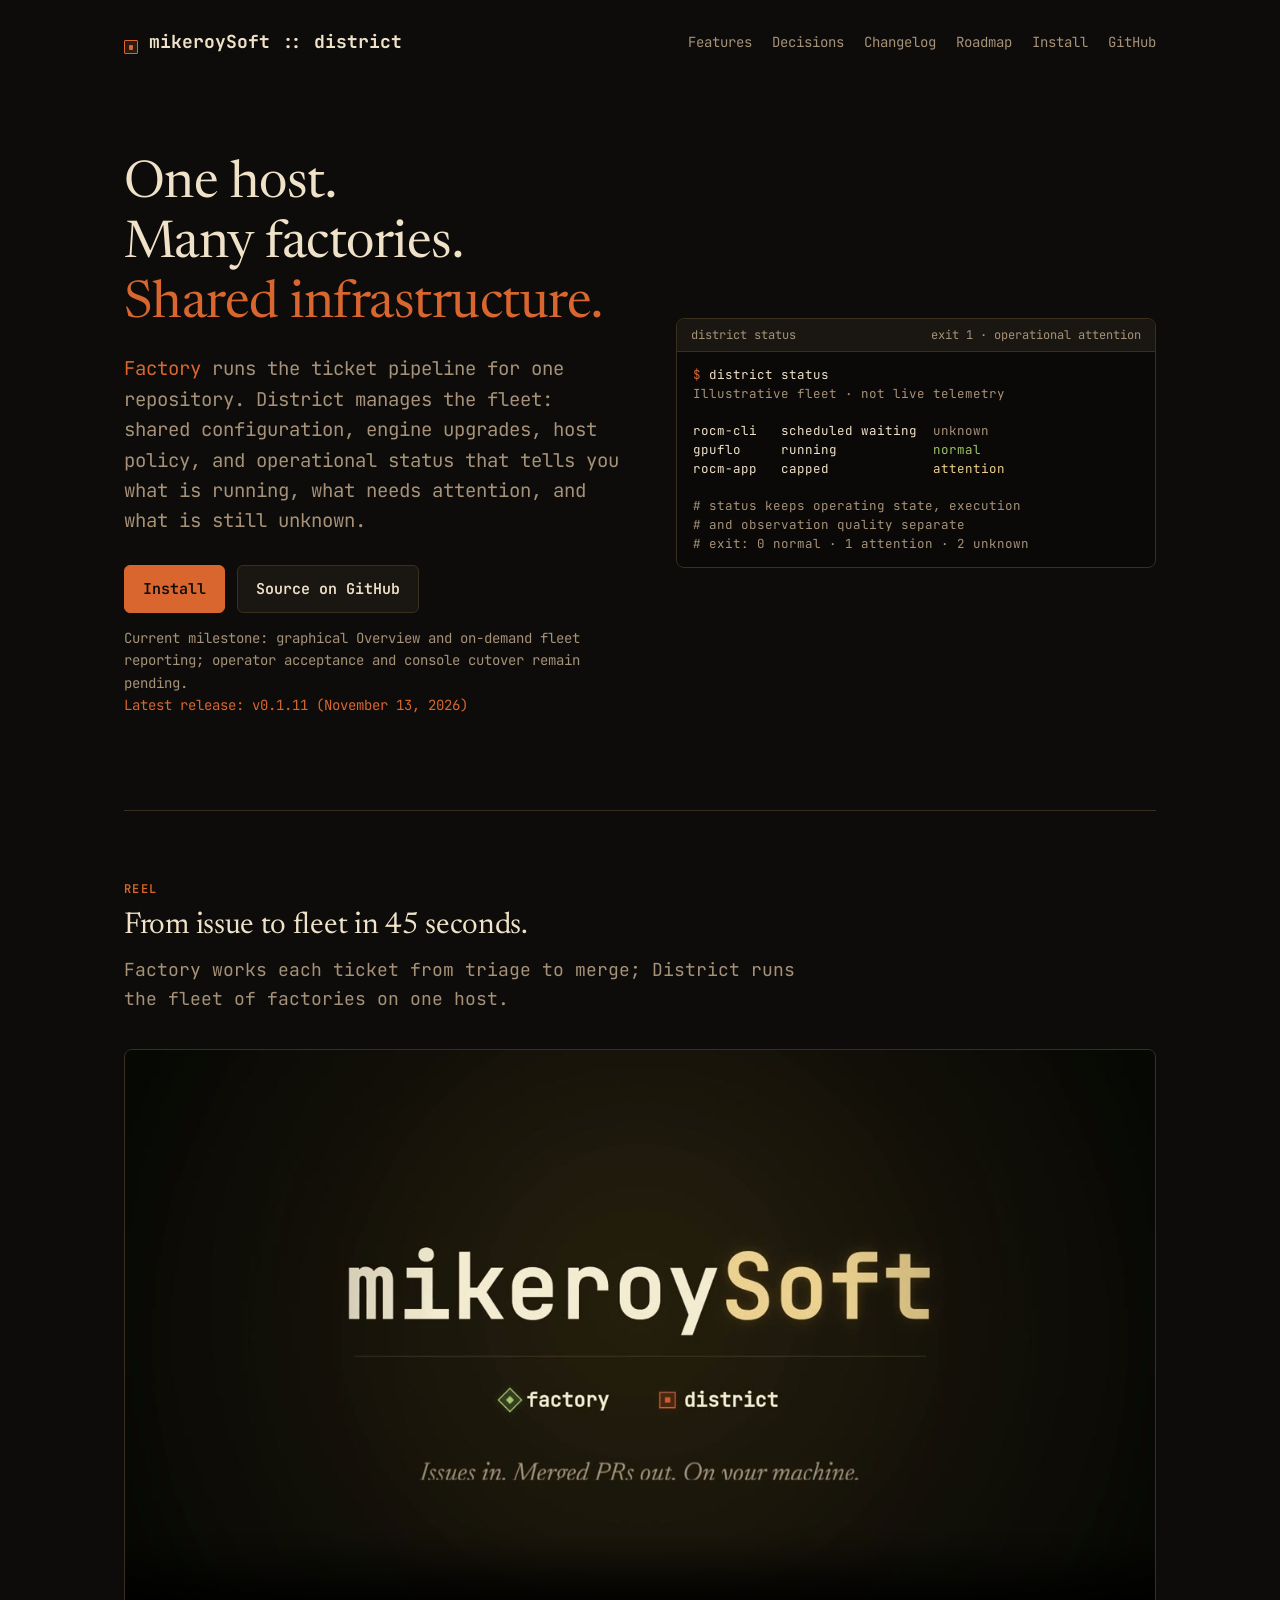
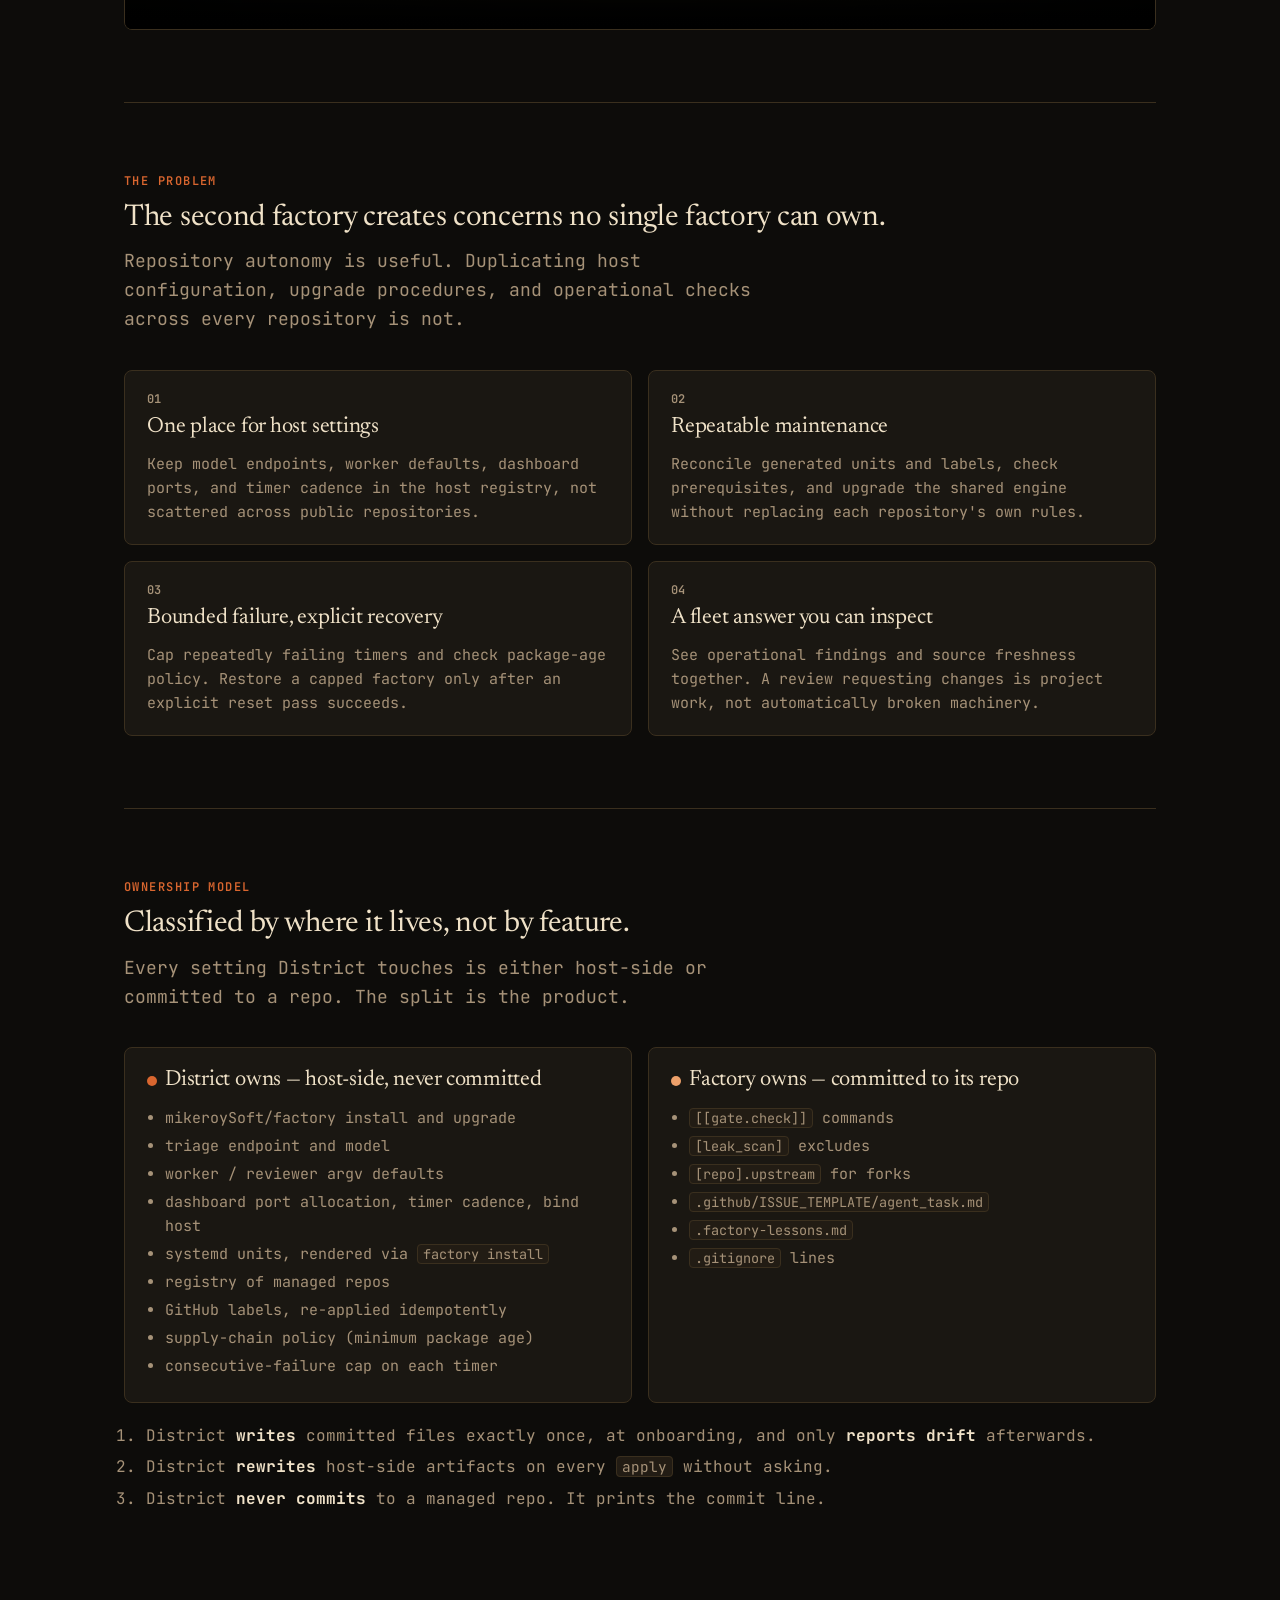
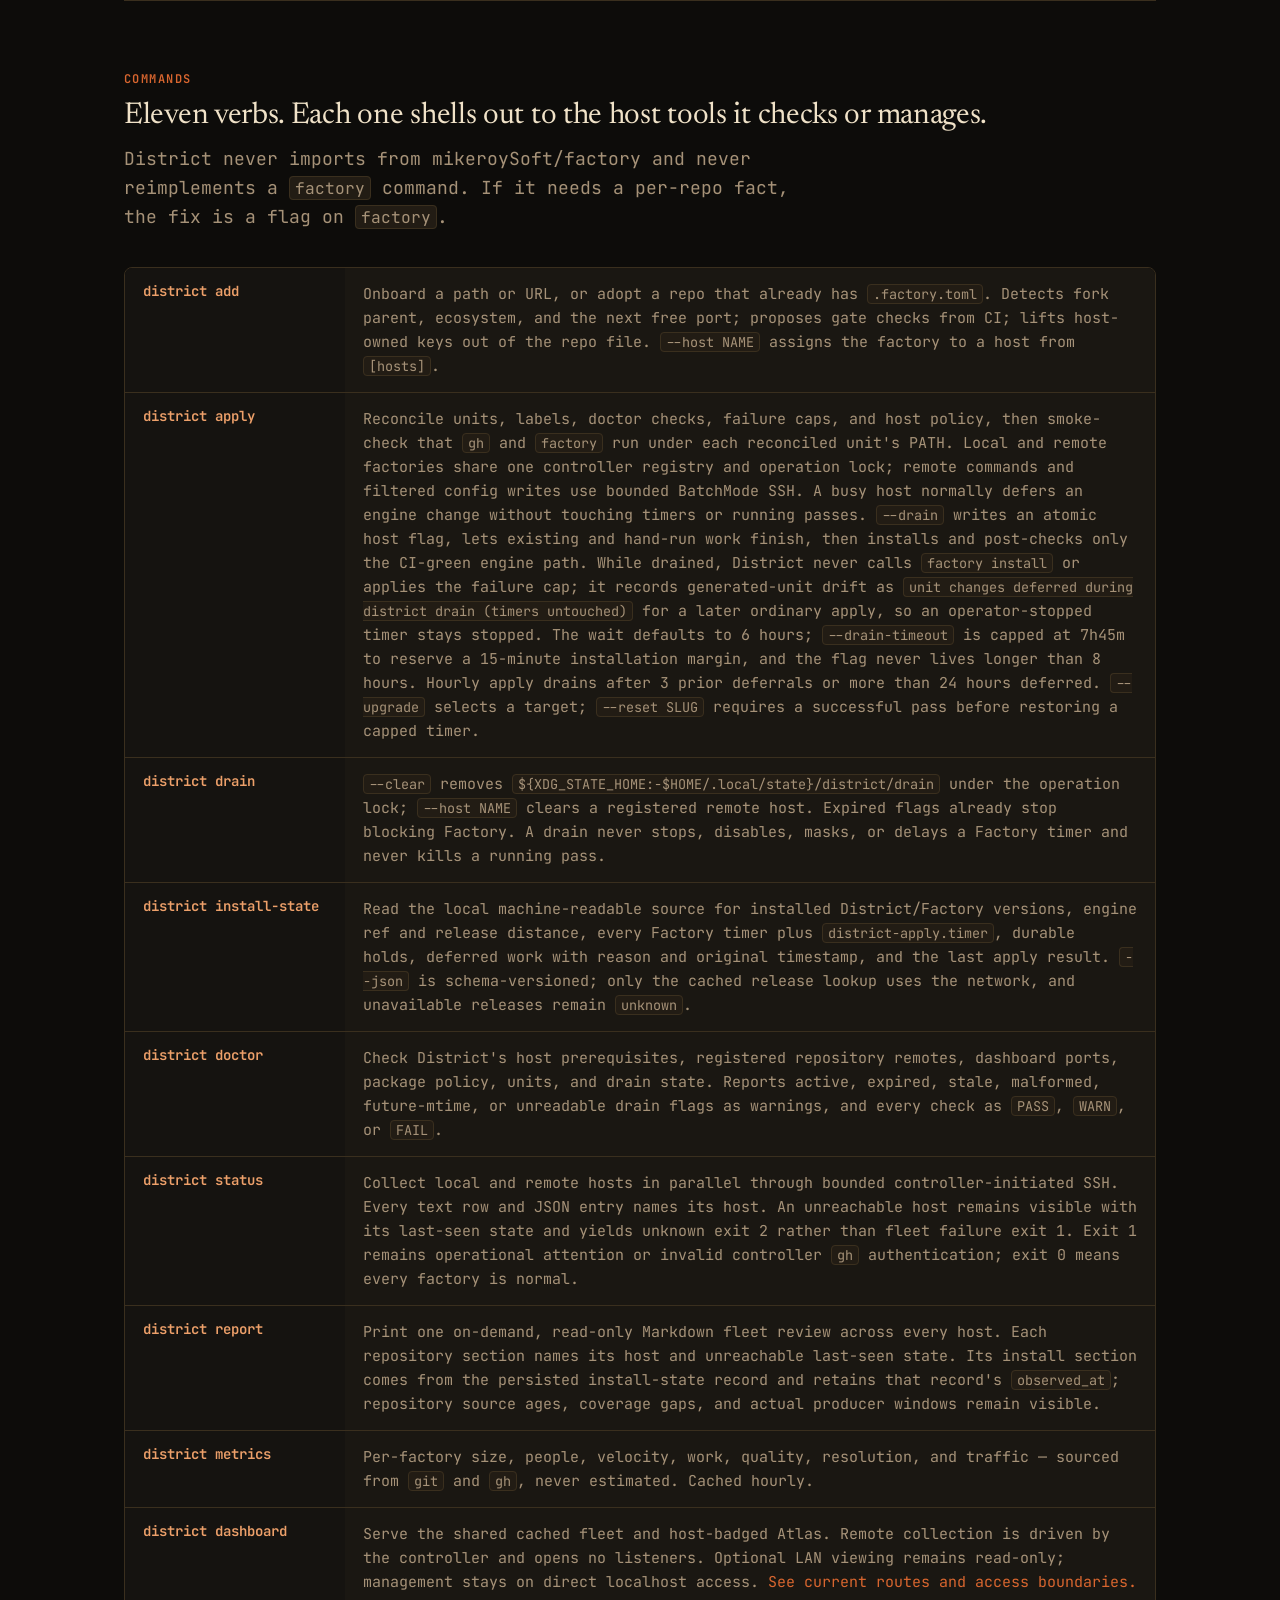
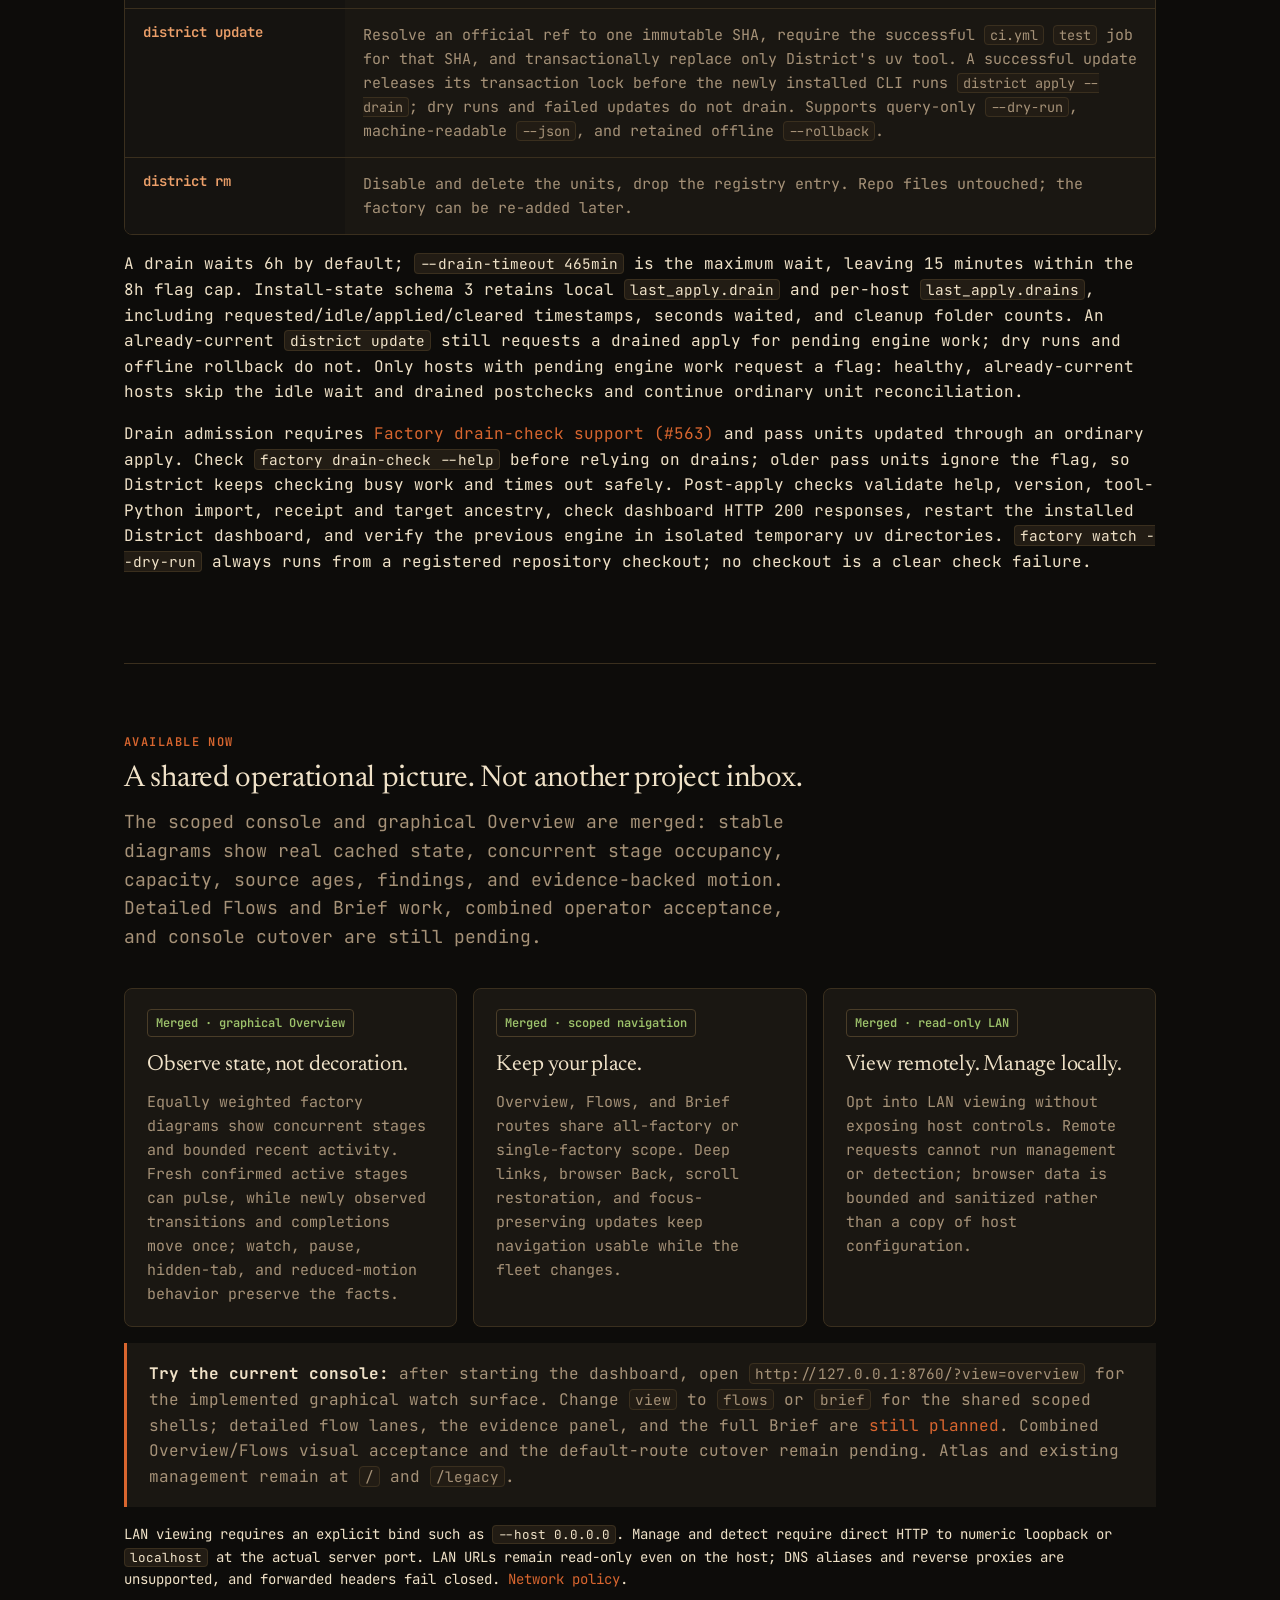
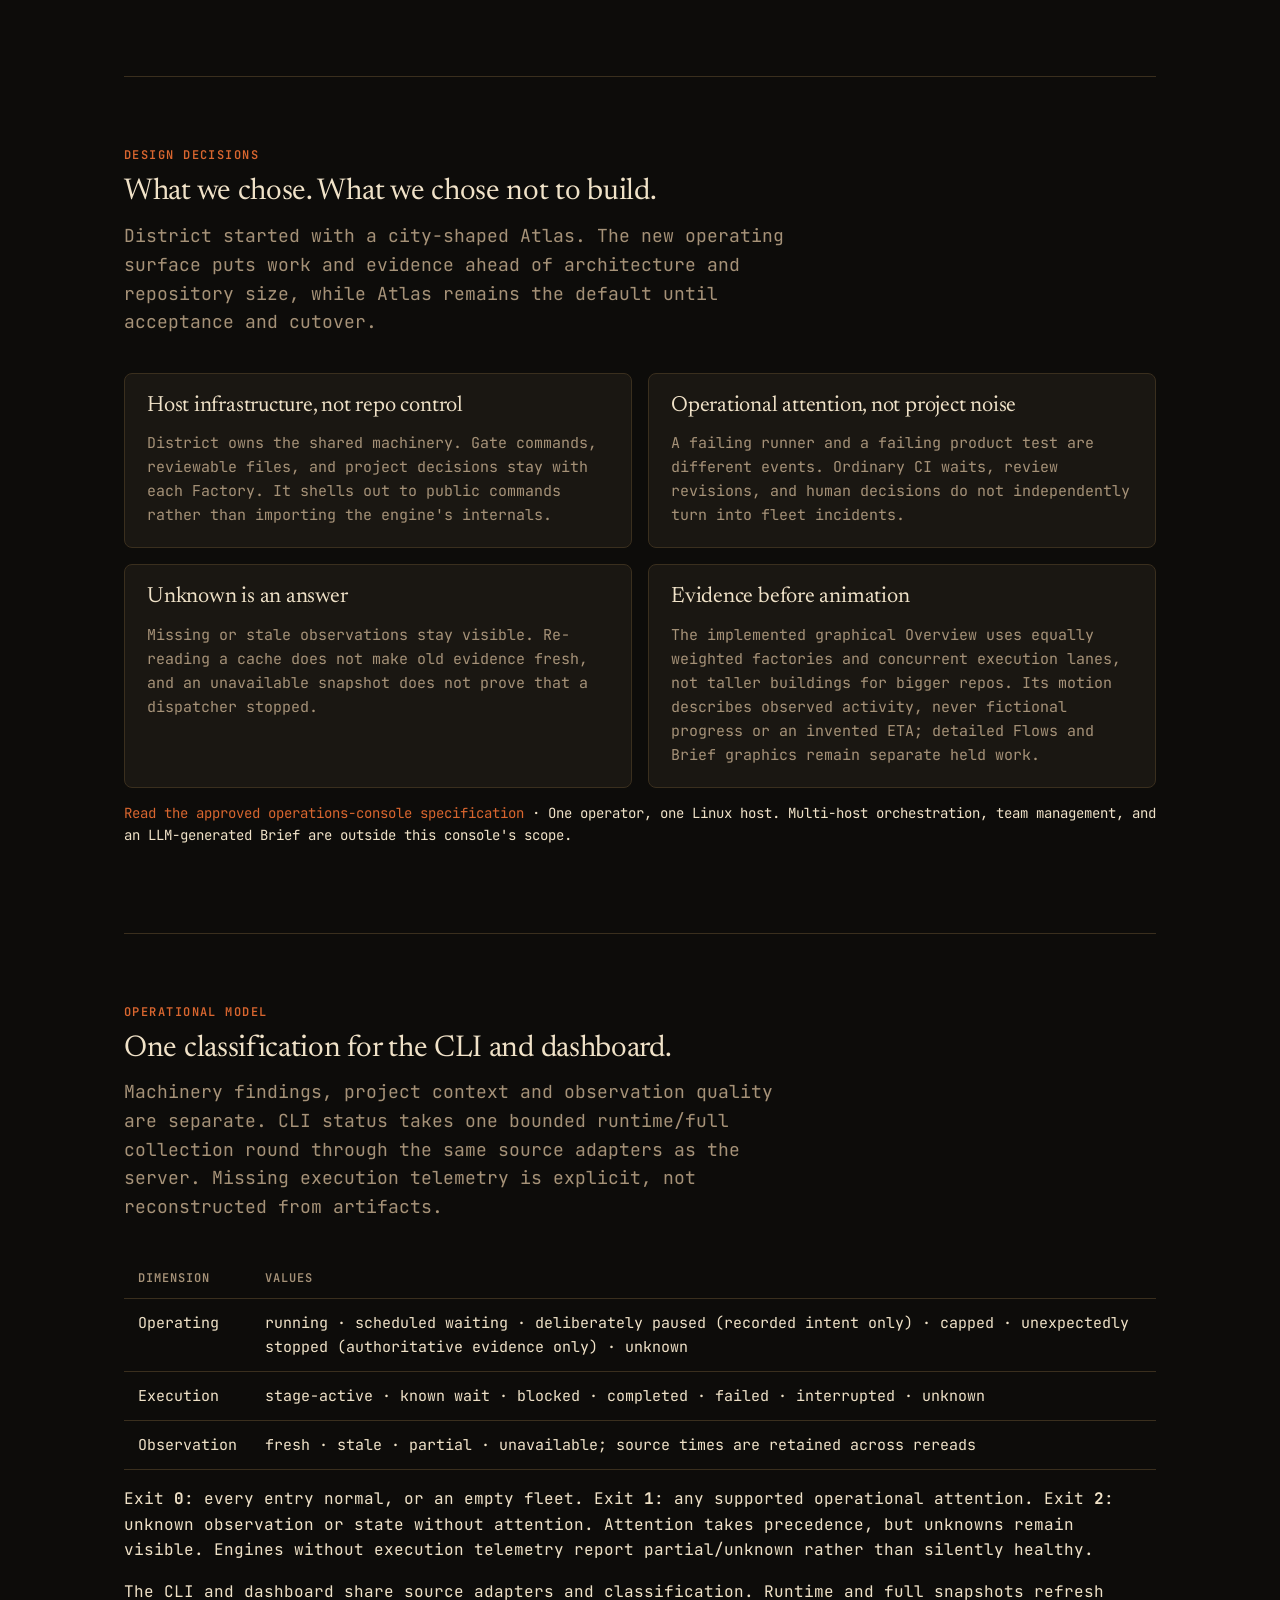
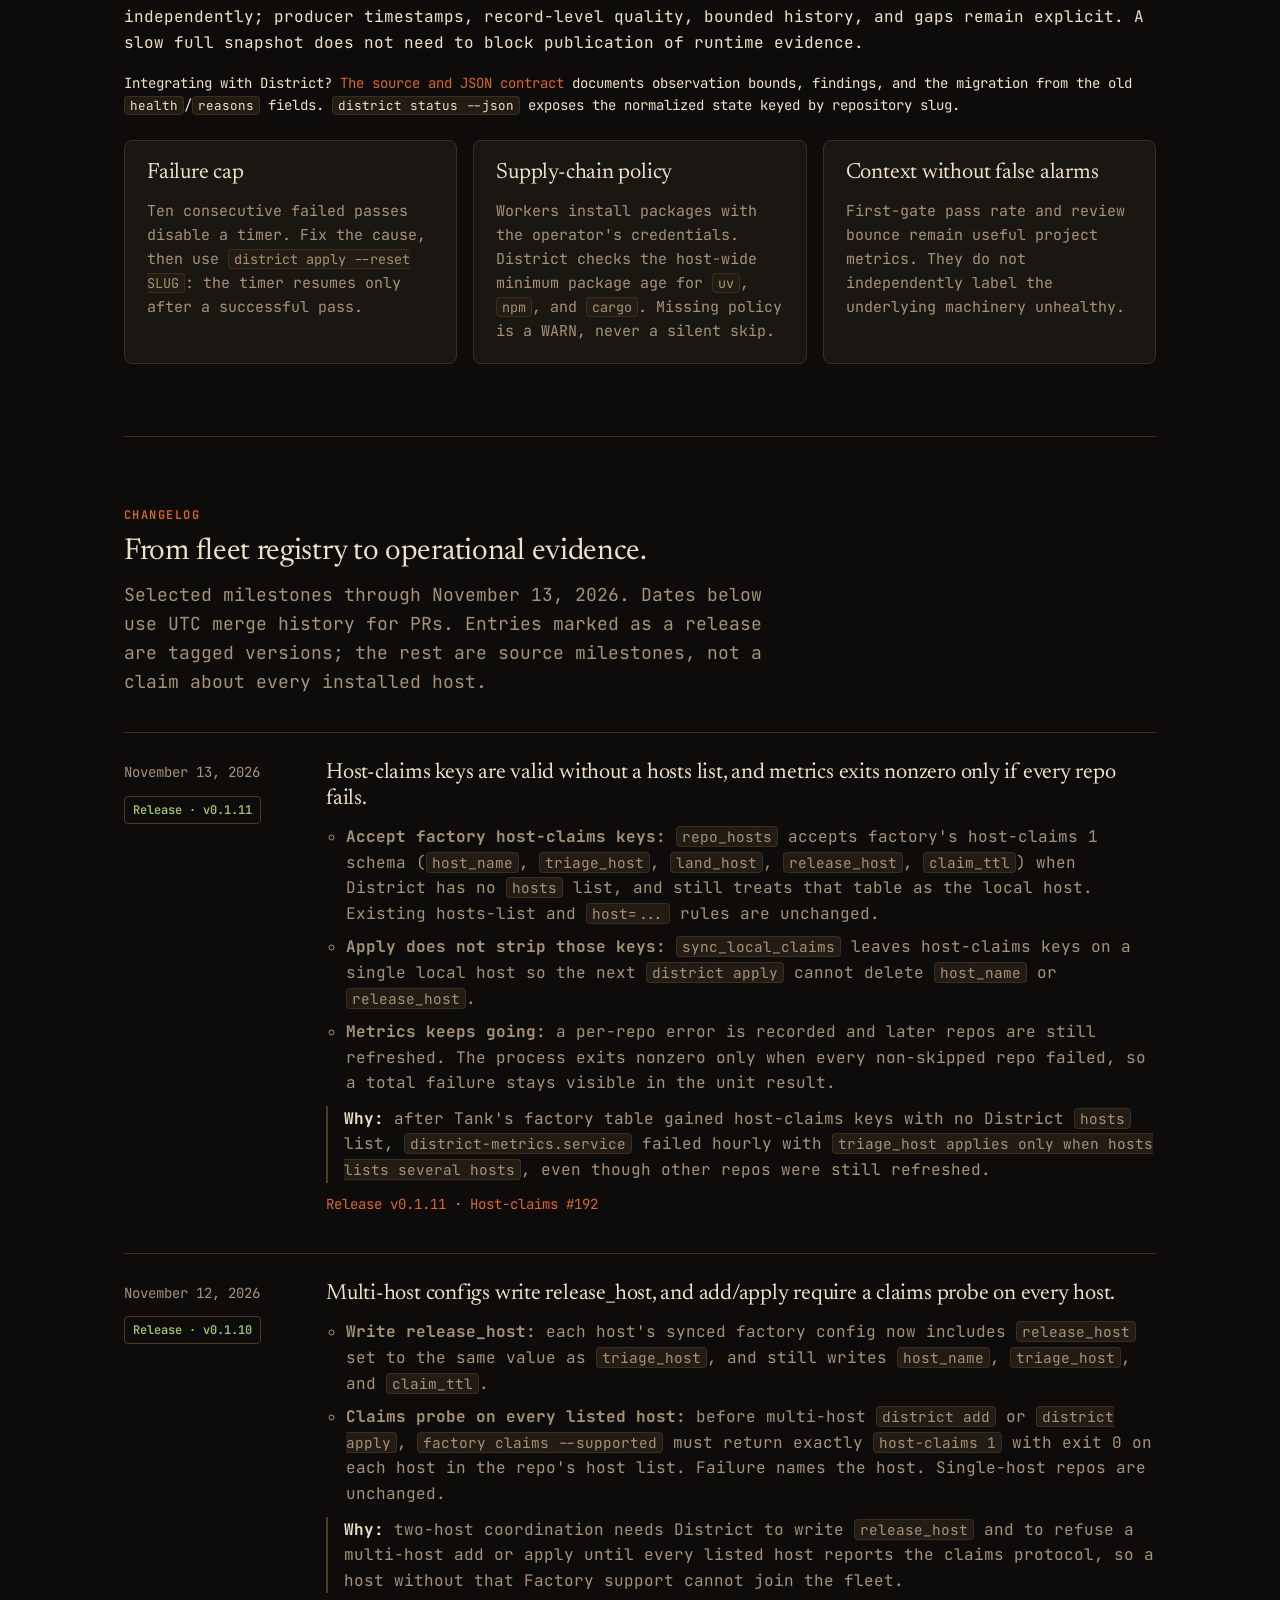
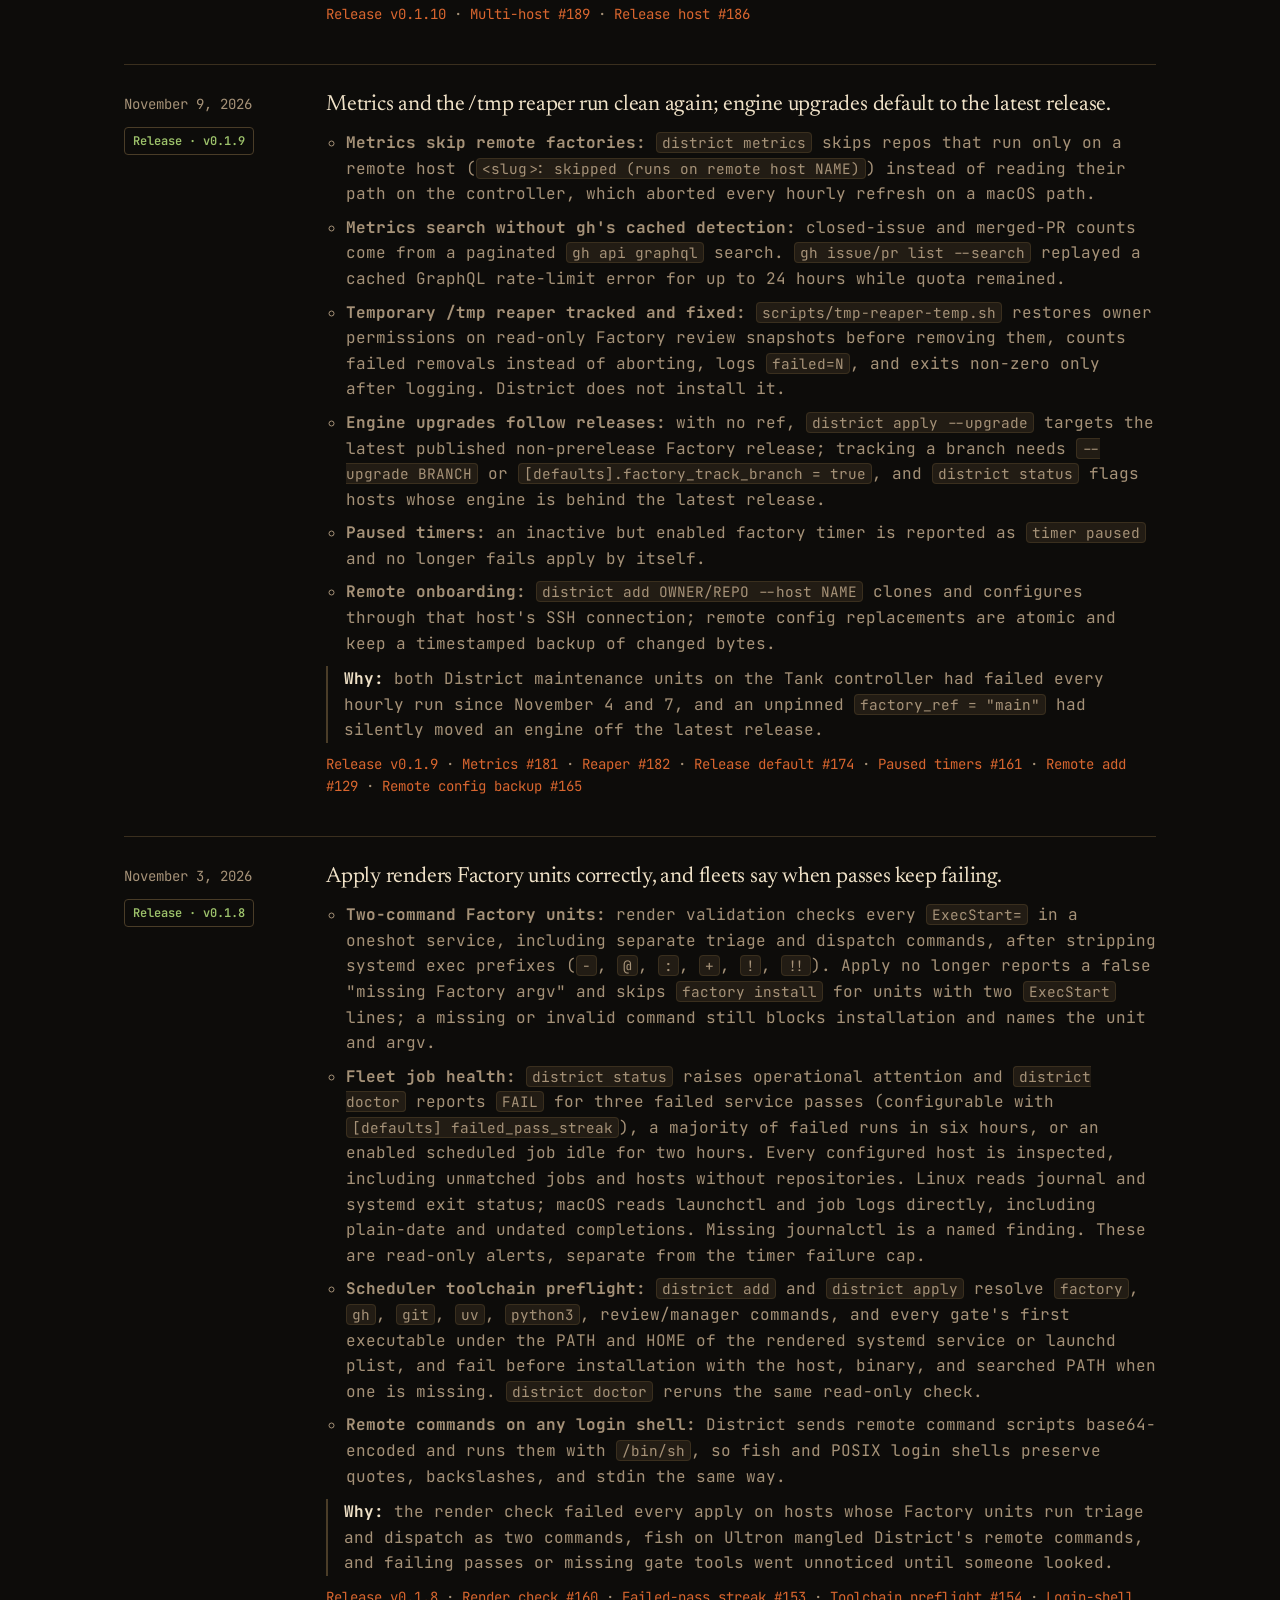
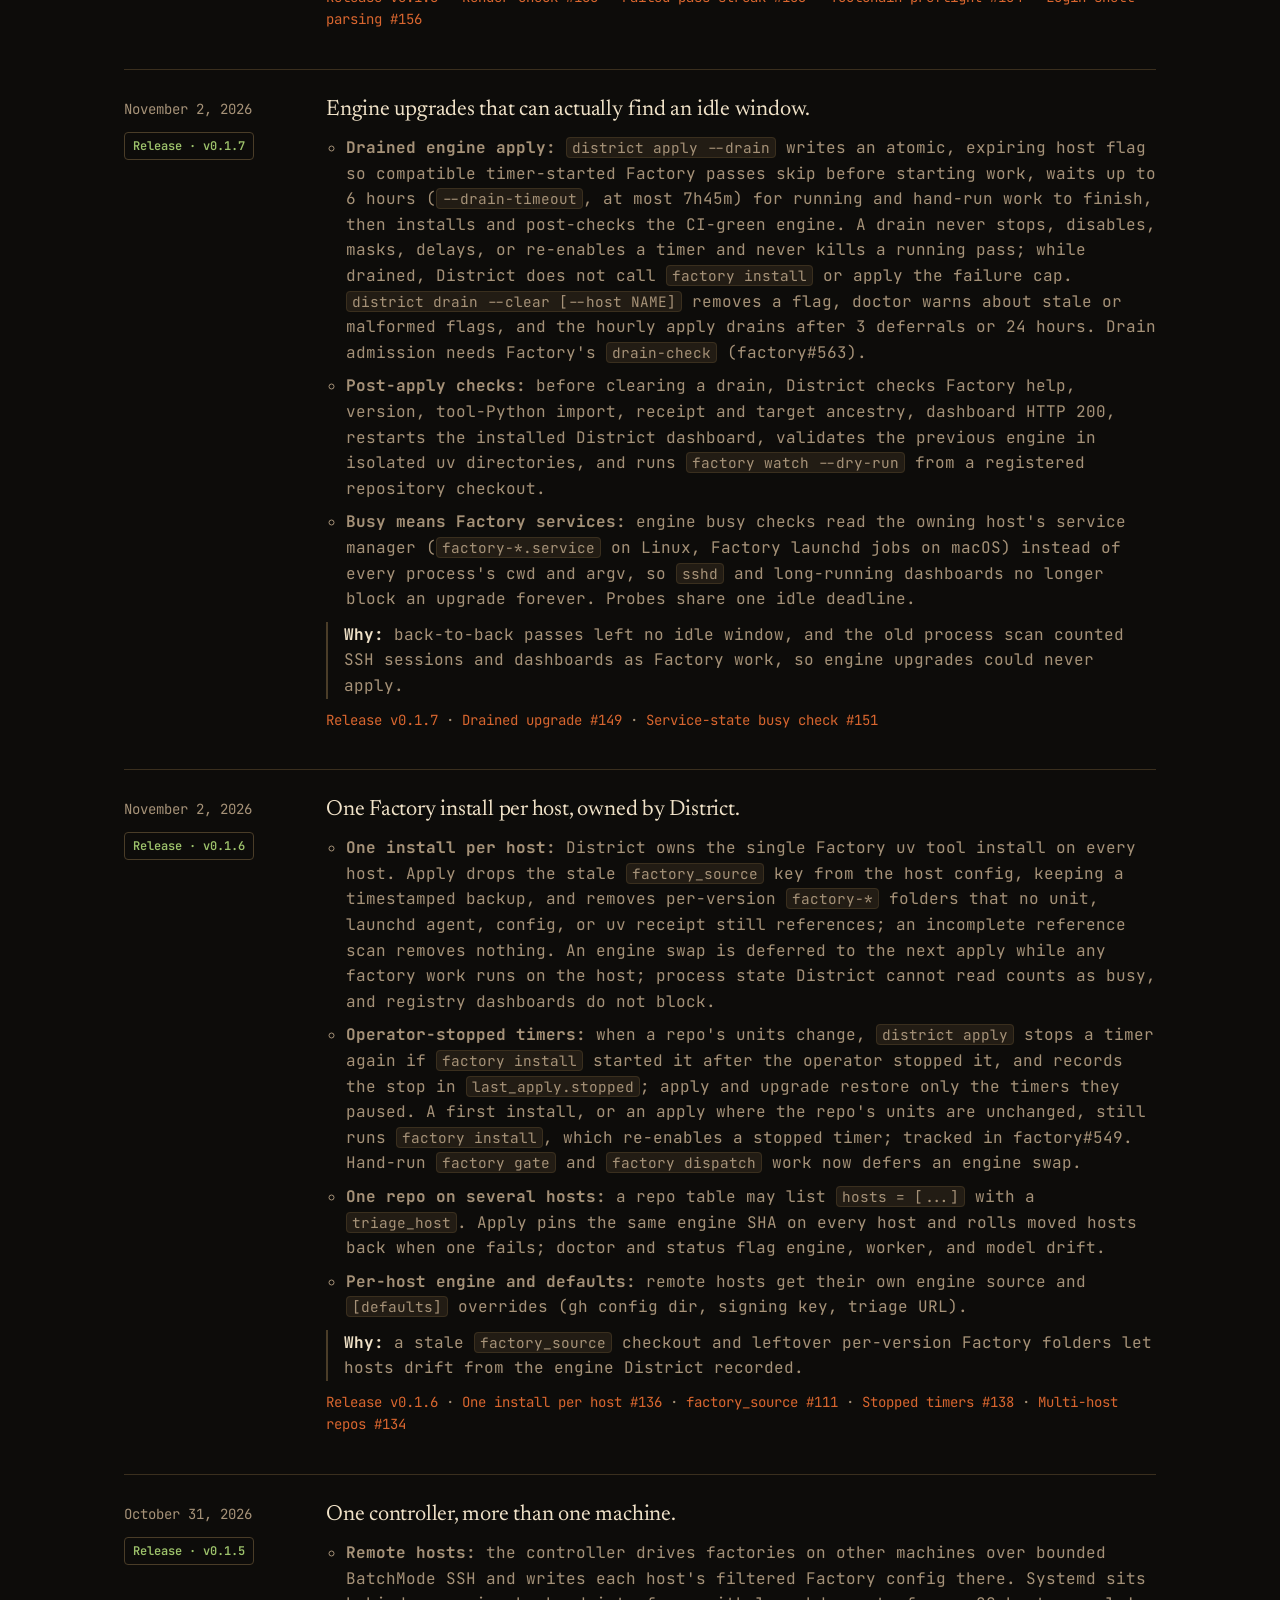
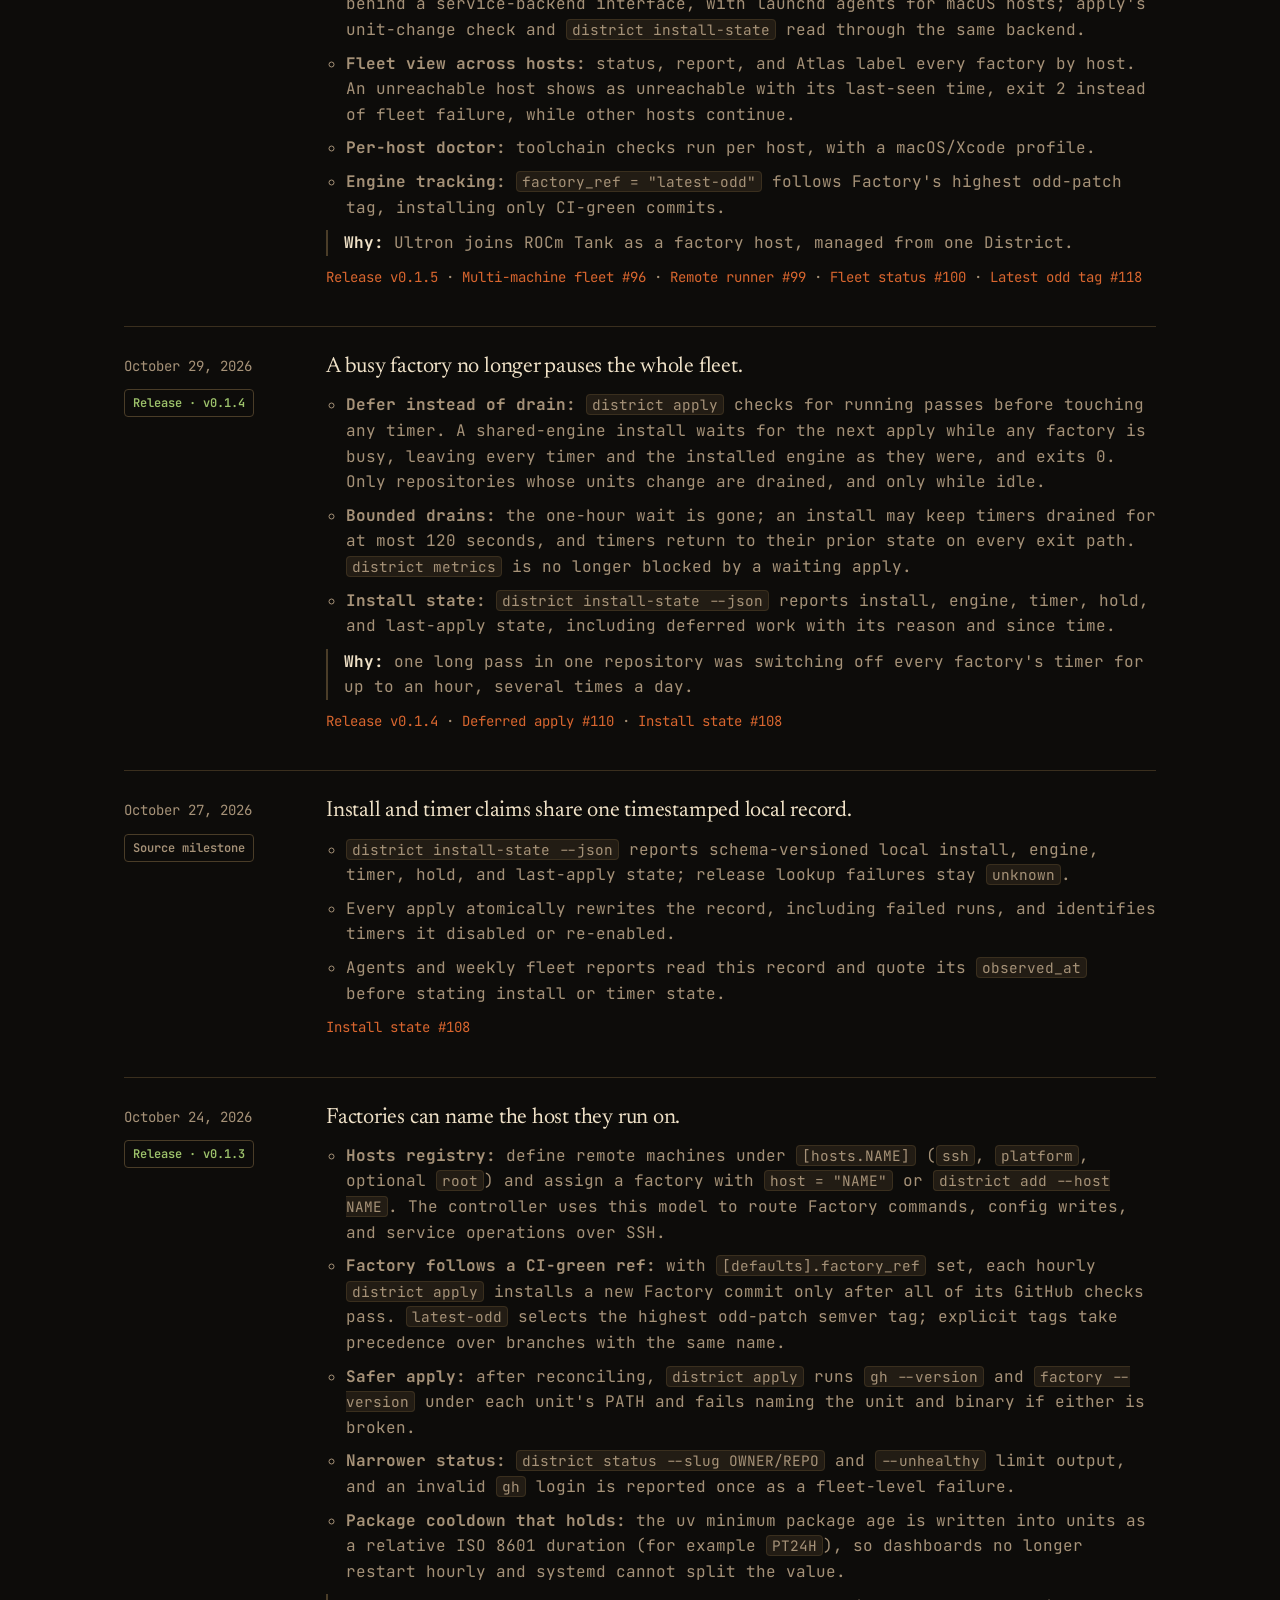
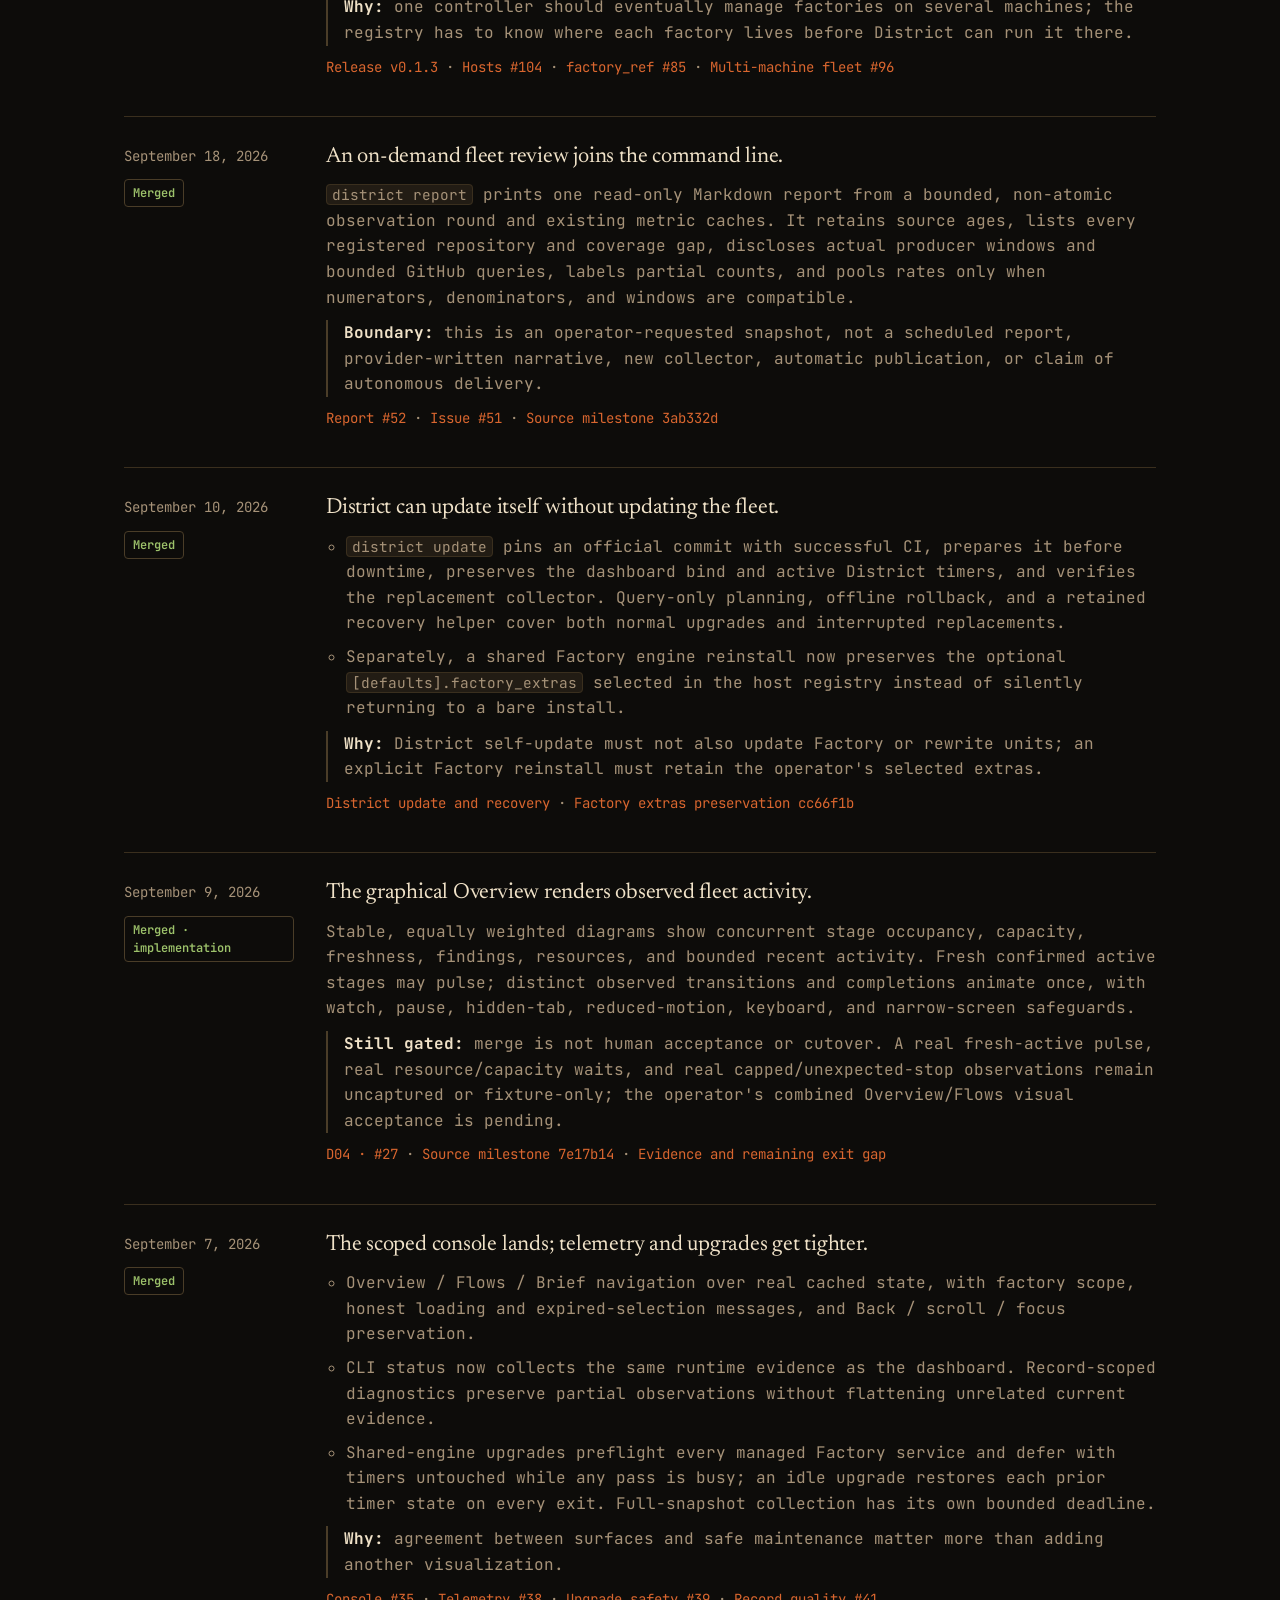
==== commit 6e06ad0b: "Merge remote-tracking branch 'origin/main' into r3-1020-179 Merge origin/main (40c59fb) into agent/1" ====
--- a/docs/index.html
+++ b/docs/index.html
@@ -348,7 +348,7 @@
           <h3>Apply renders Factory units correctly, and fleets say when passes keep failing.</h3>
           <ul>
             <li><strong>Two-command Factory units:</strong> render validation checks every <code>ExecStart=</code> in a oneshot service, including separate triage and dispatch commands, after stripping systemd exec prefixes (<code>-</code>, <code>@</code>, <code>:</code>, <code>+</code>, <code>!</code>, <code>!!</code>). Apply no longer reports a false "missing Factory argv" and skips <code>factory install</code> for units with two <code>ExecStart</code> lines; a missing or invalid command still blocks installation and names the unit and argv.</li>
-            <li><strong>Repeated pass failures:</strong> <code>district status</code> raises operational attention and <code>district doctor</code> reports <code>FAIL</code> when a factory's last N service passes on the same host all failed (<code>[defaults] failed_pass_streak</code>, default 6). It is a read-only alert, separate from <code>max_failed_passes</code> and the timer failure cap.</li>
+            <li><strong>Fleet job health:</strong> <code>district status</code> raises operational attention and <code>district doctor</code> reports <code>FAIL</code> for three failed service passes (configurable with <code>[defaults] failed_pass_streak</code>), a majority of failed runs in six hours, or an enabled scheduled job idle for two hours. Every configured host is inspected, including unmatched jobs and hosts without repositories. Linux reads journal and systemd exit status; macOS reads launchctl and job logs directly, including plain-date and undated completions. Missing journalctl is a named finding. These are read-only alerts, separate from the timer failure cap.</li>
             <li><strong>Scheduler toolchain preflight:</strong> <code>district add</code> and <code>district apply</code> resolve <code>factory</code>, <code>gh</code>, <code>git</code>, <code>uv</code>, <code>python3</code>, review/manager commands, and every gate's first executable under the PATH and HOME of the rendered systemd service or launchd plist, and fail before installation with the host, binary, and searched PATH when one is missing. <code>district doctor</code> reruns the same read-only check.</li>
             <li><strong>Remote commands on any login shell:</strong> District sends remote command scripts base64-encoded and runs them with <code>/bin/sh</code>, so fish and POSIX login shells preserve quotes, backslashes, and stdin the same way.</li>
           </ul>
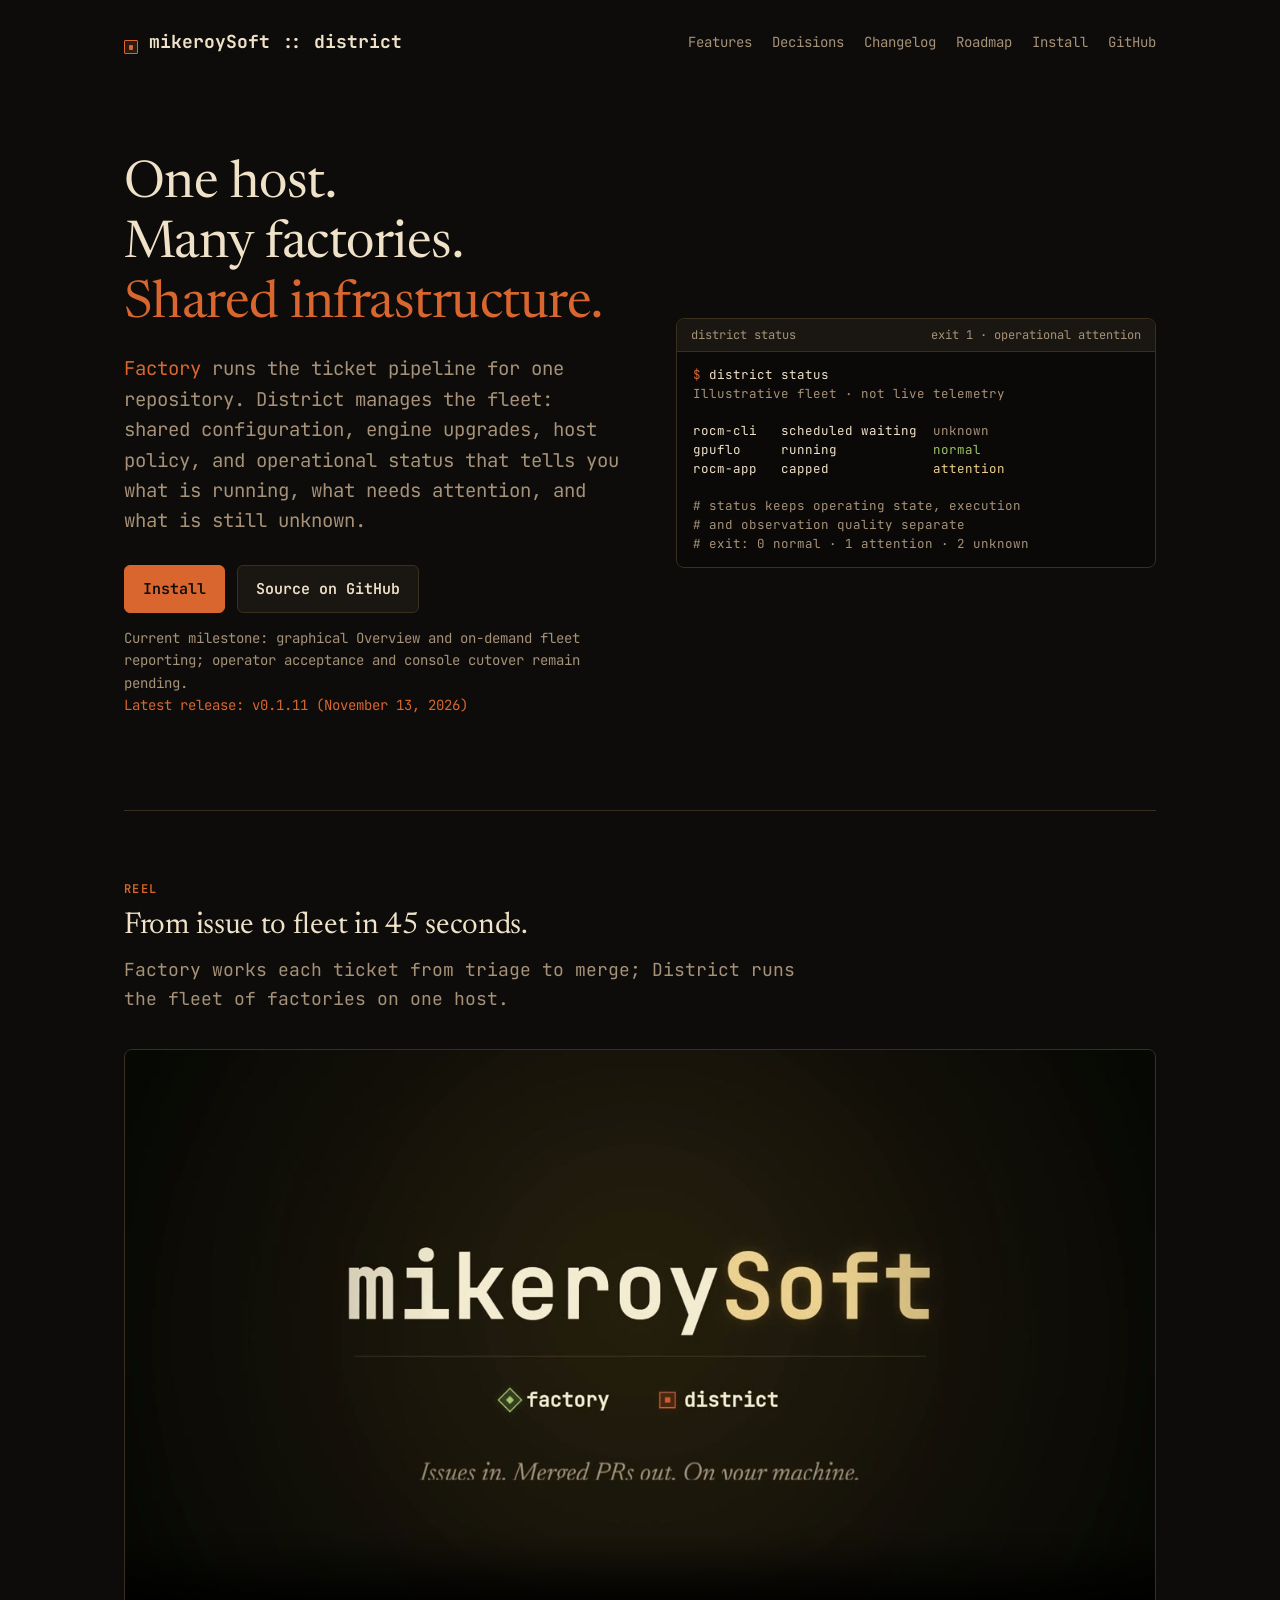
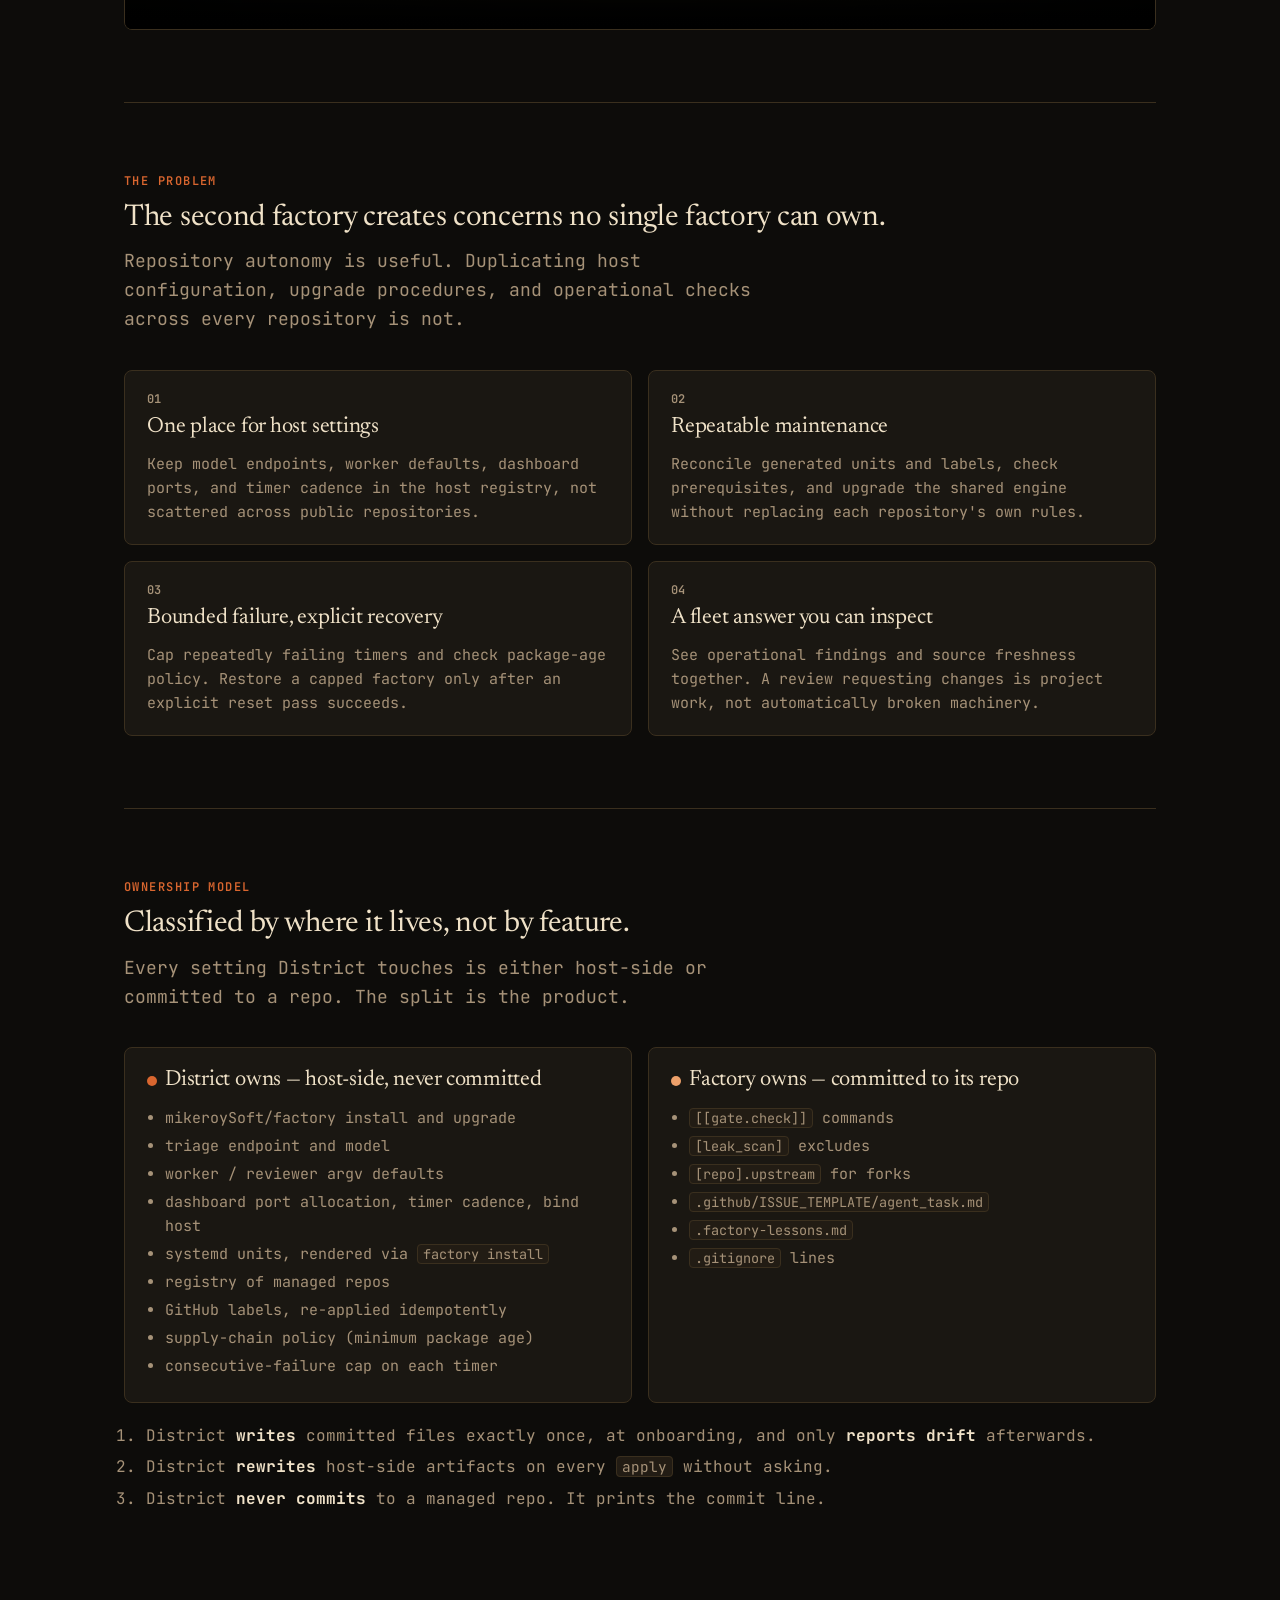
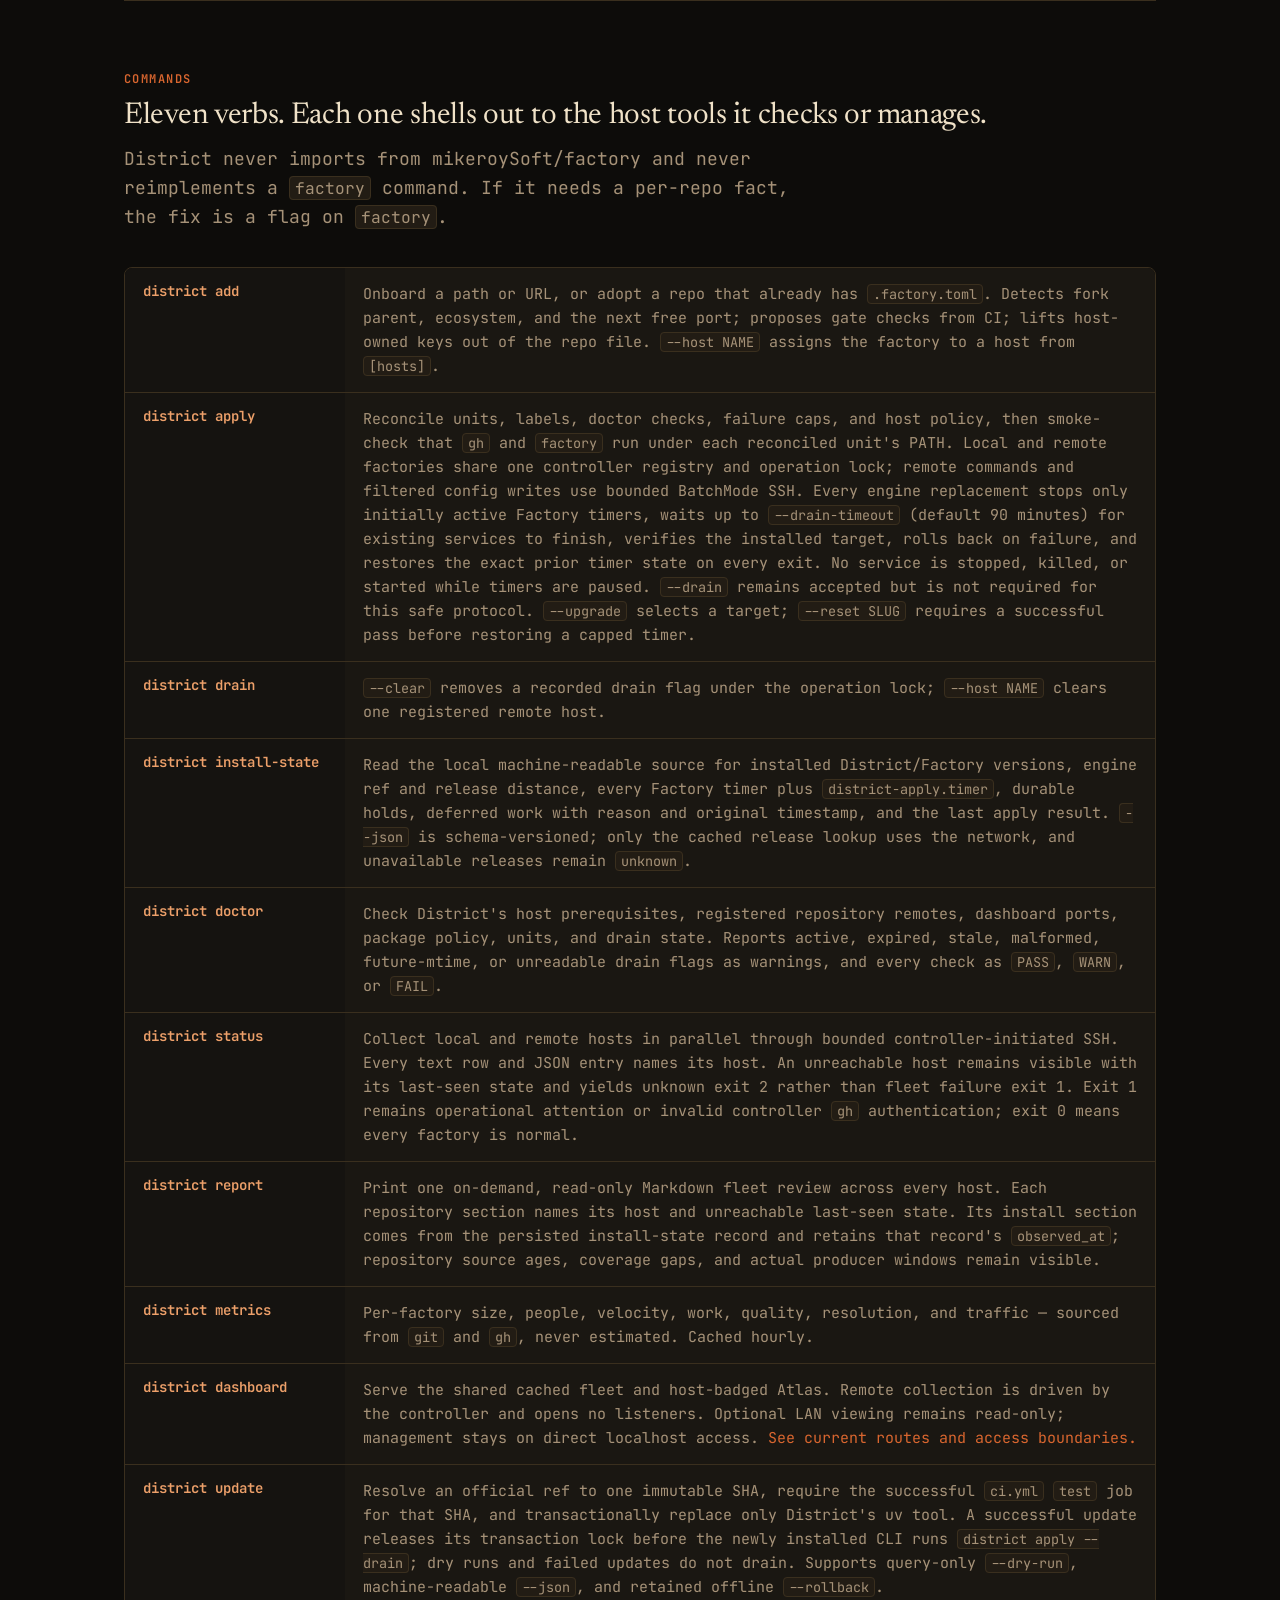
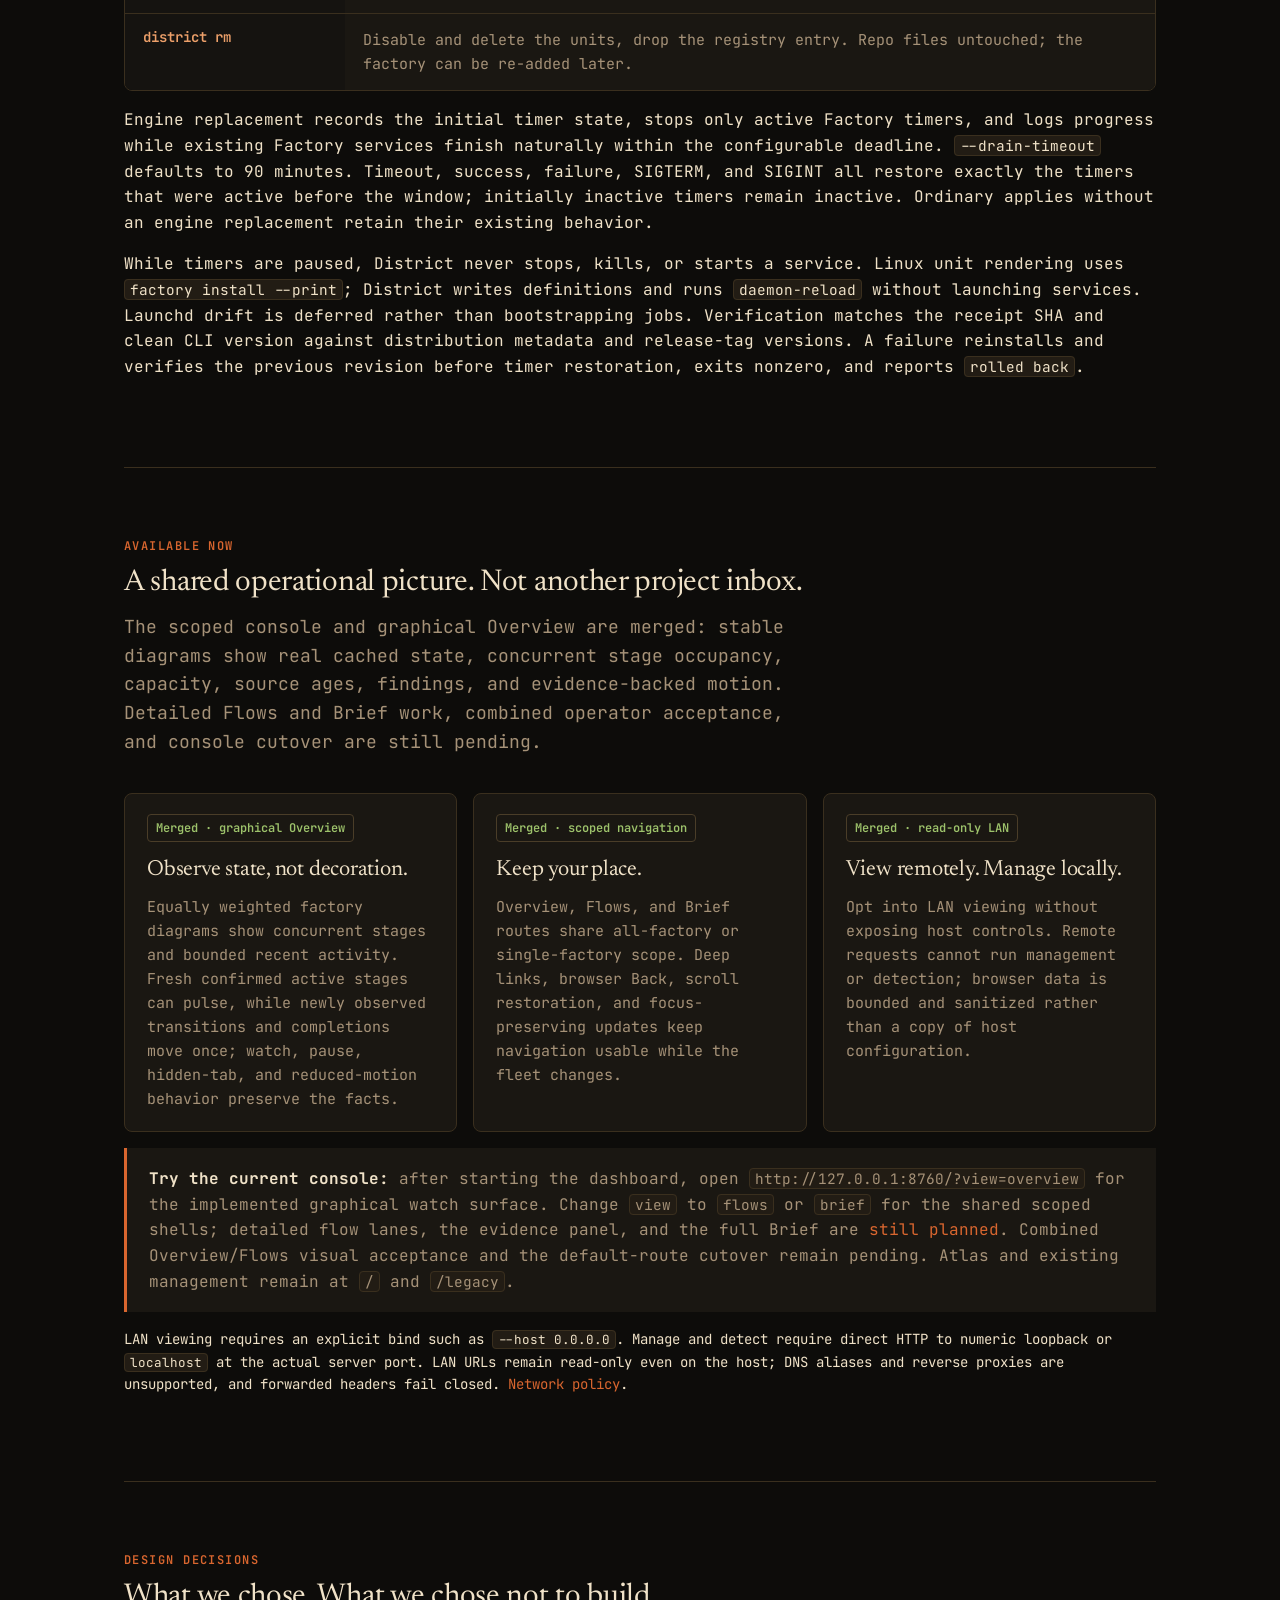
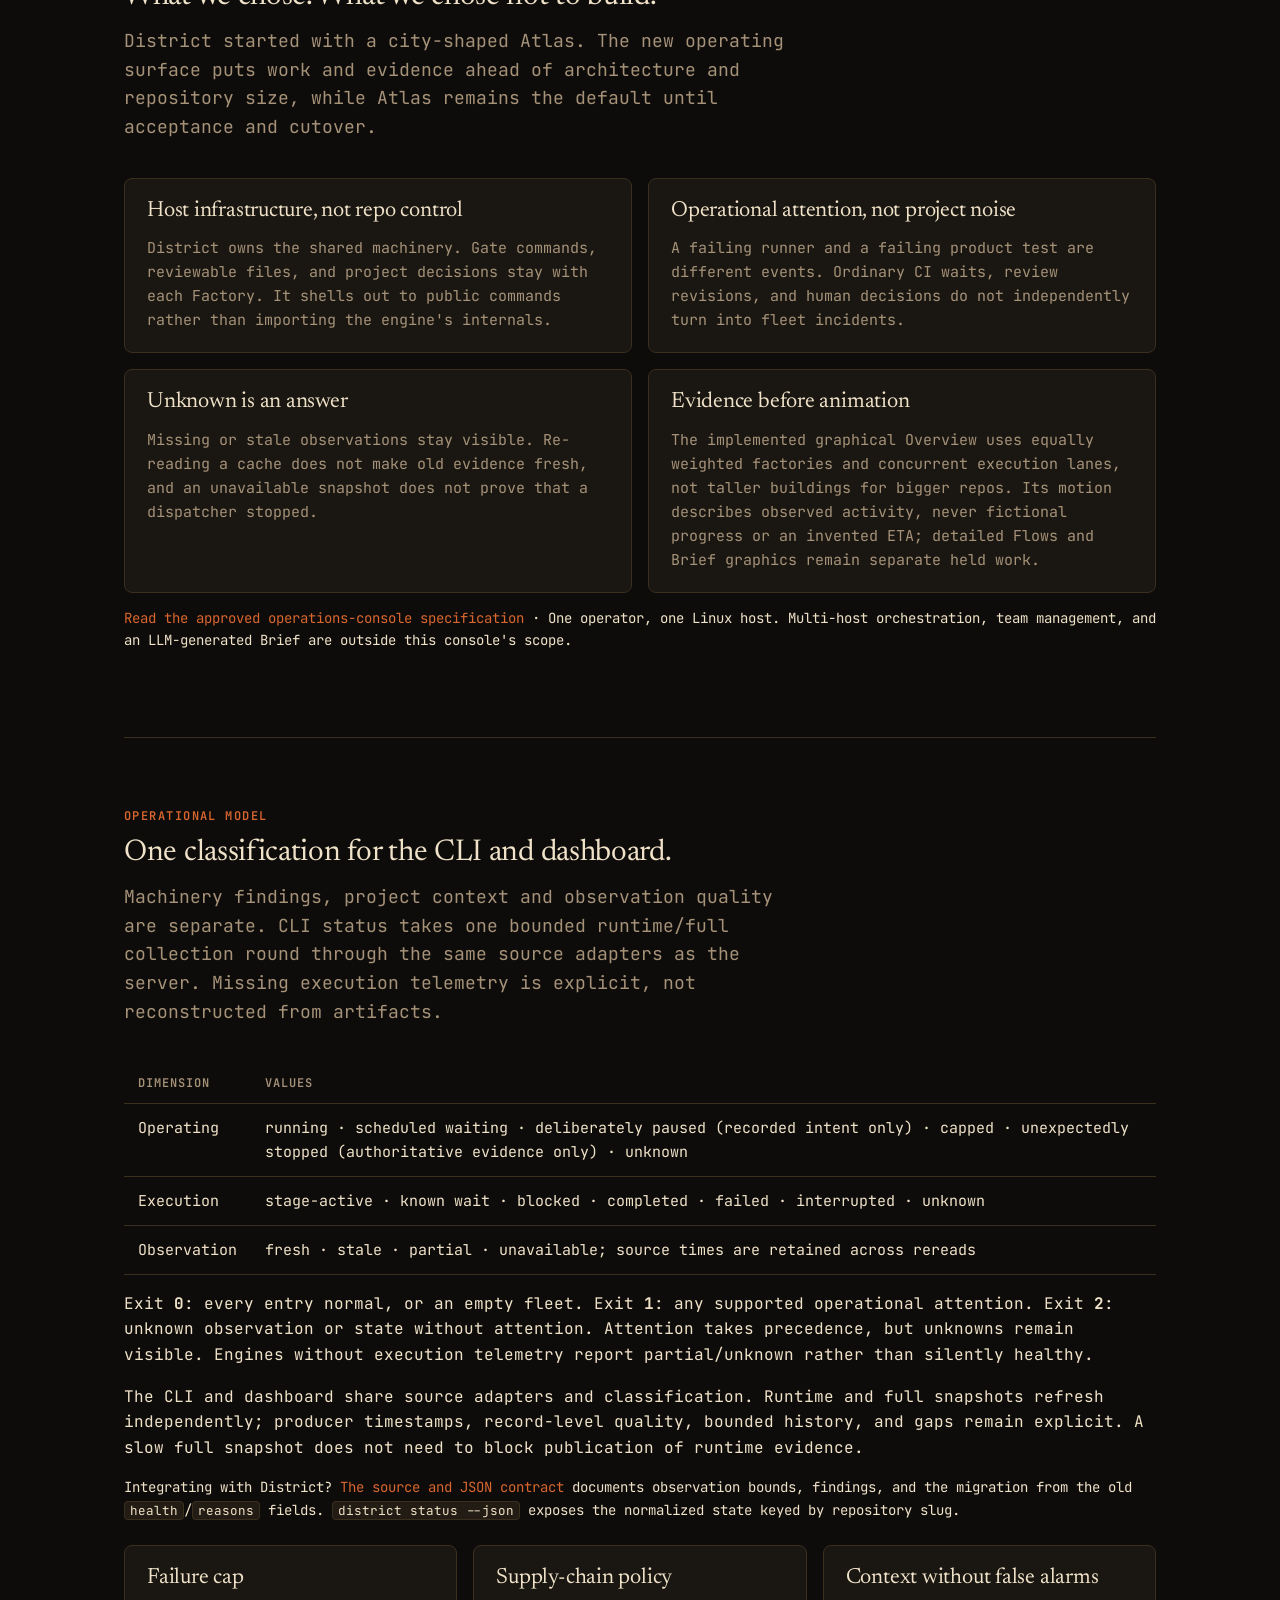
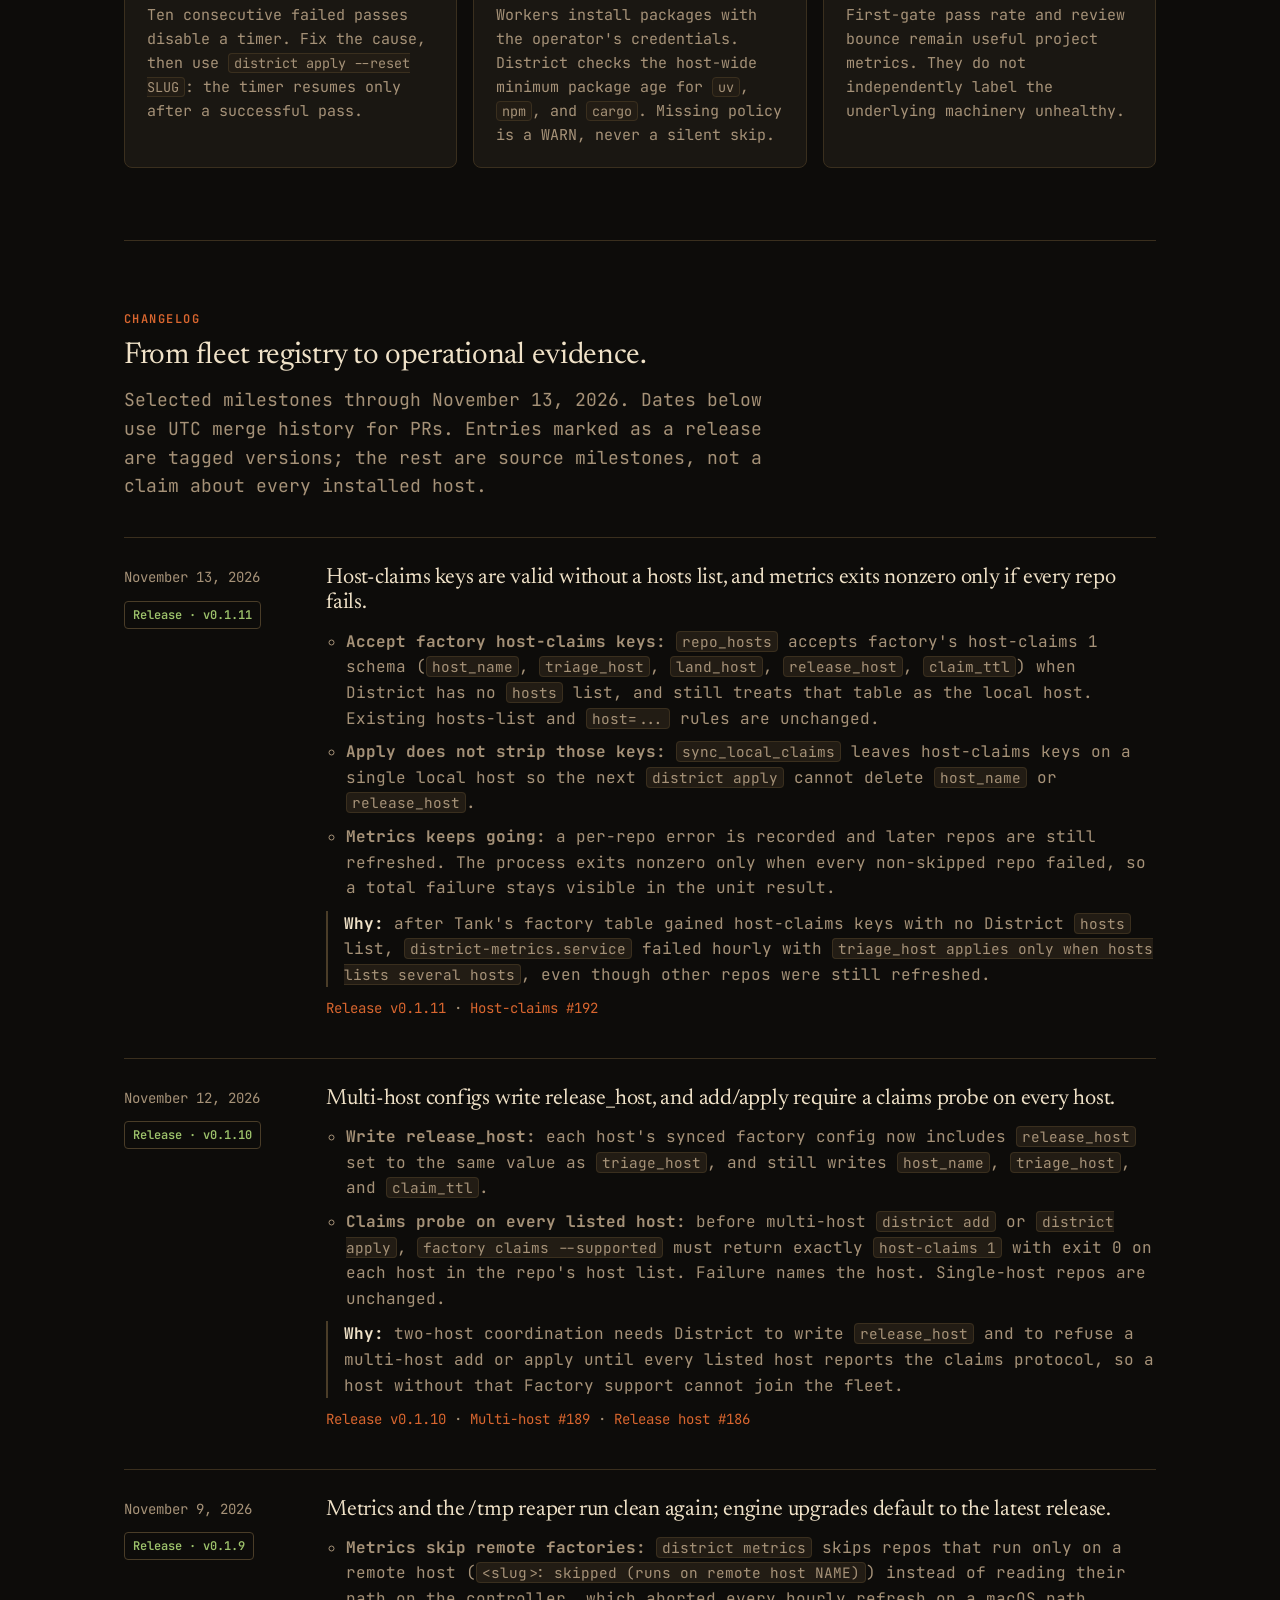
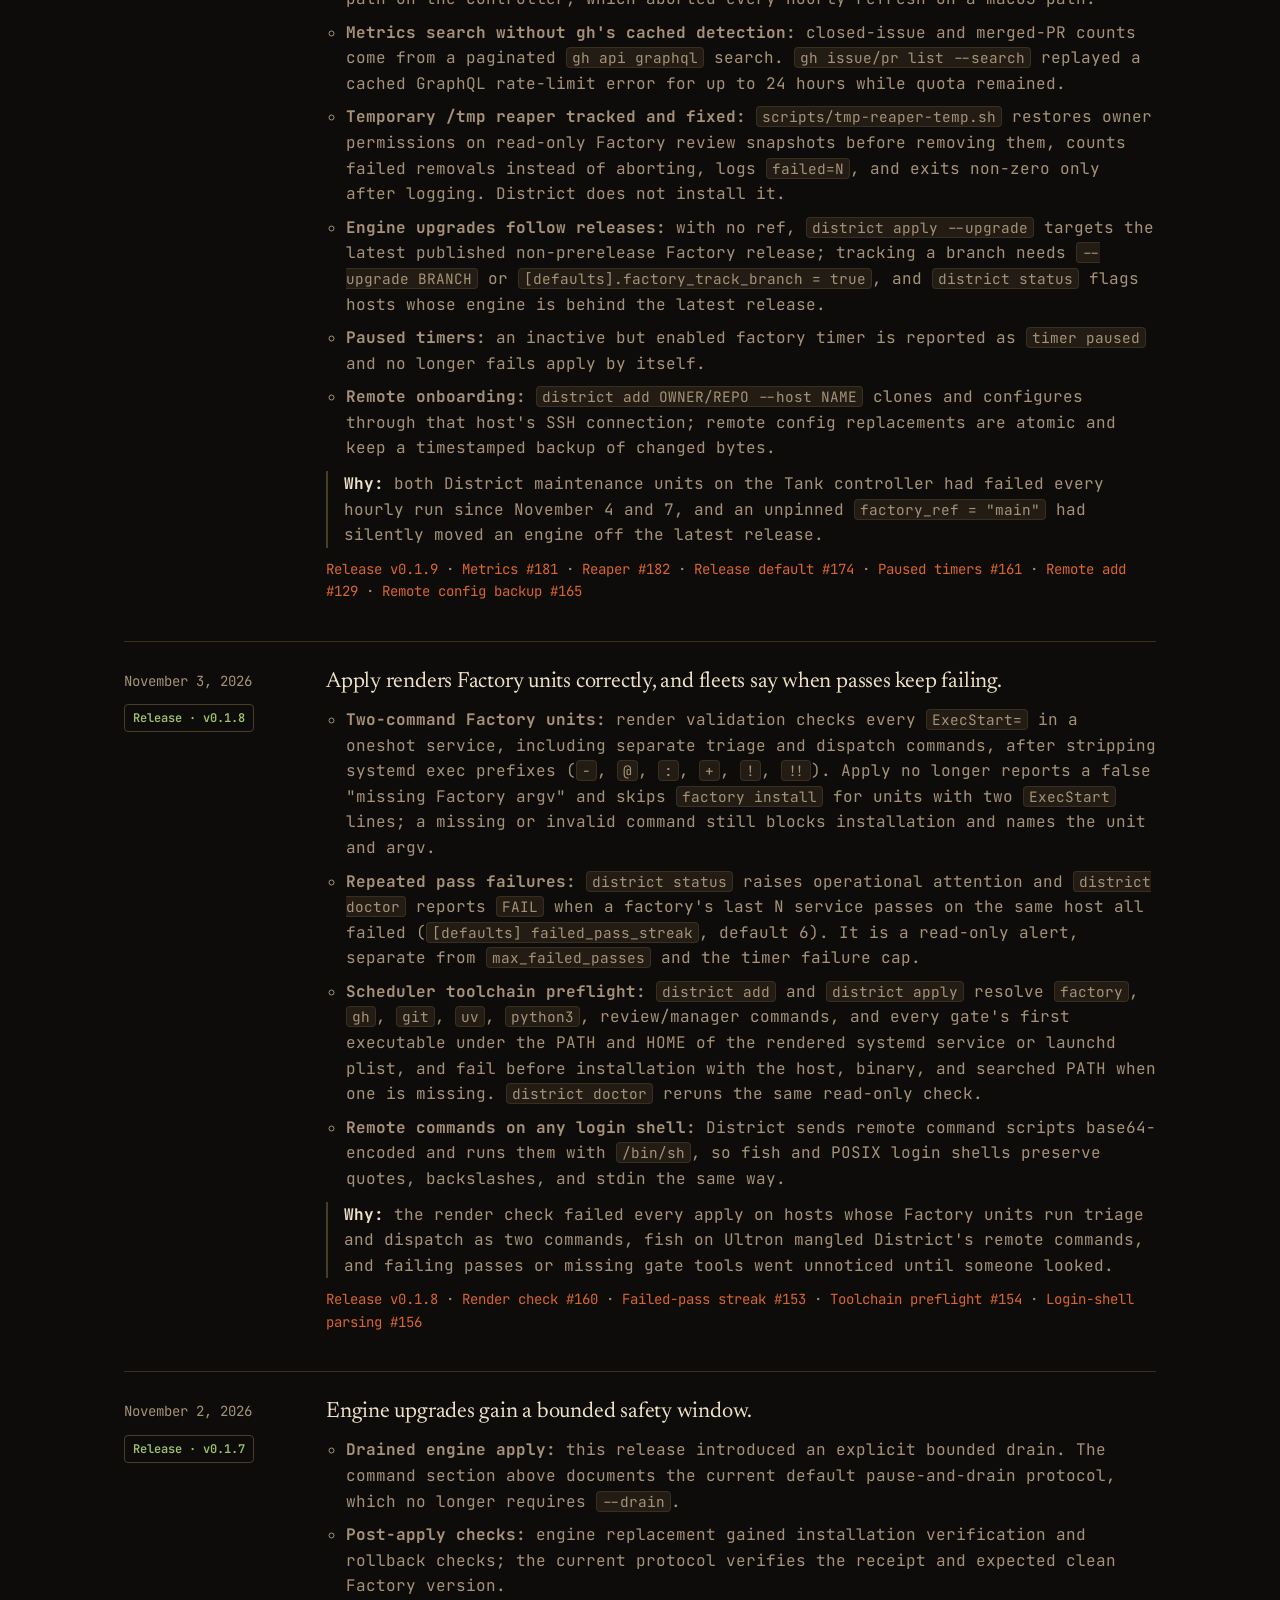
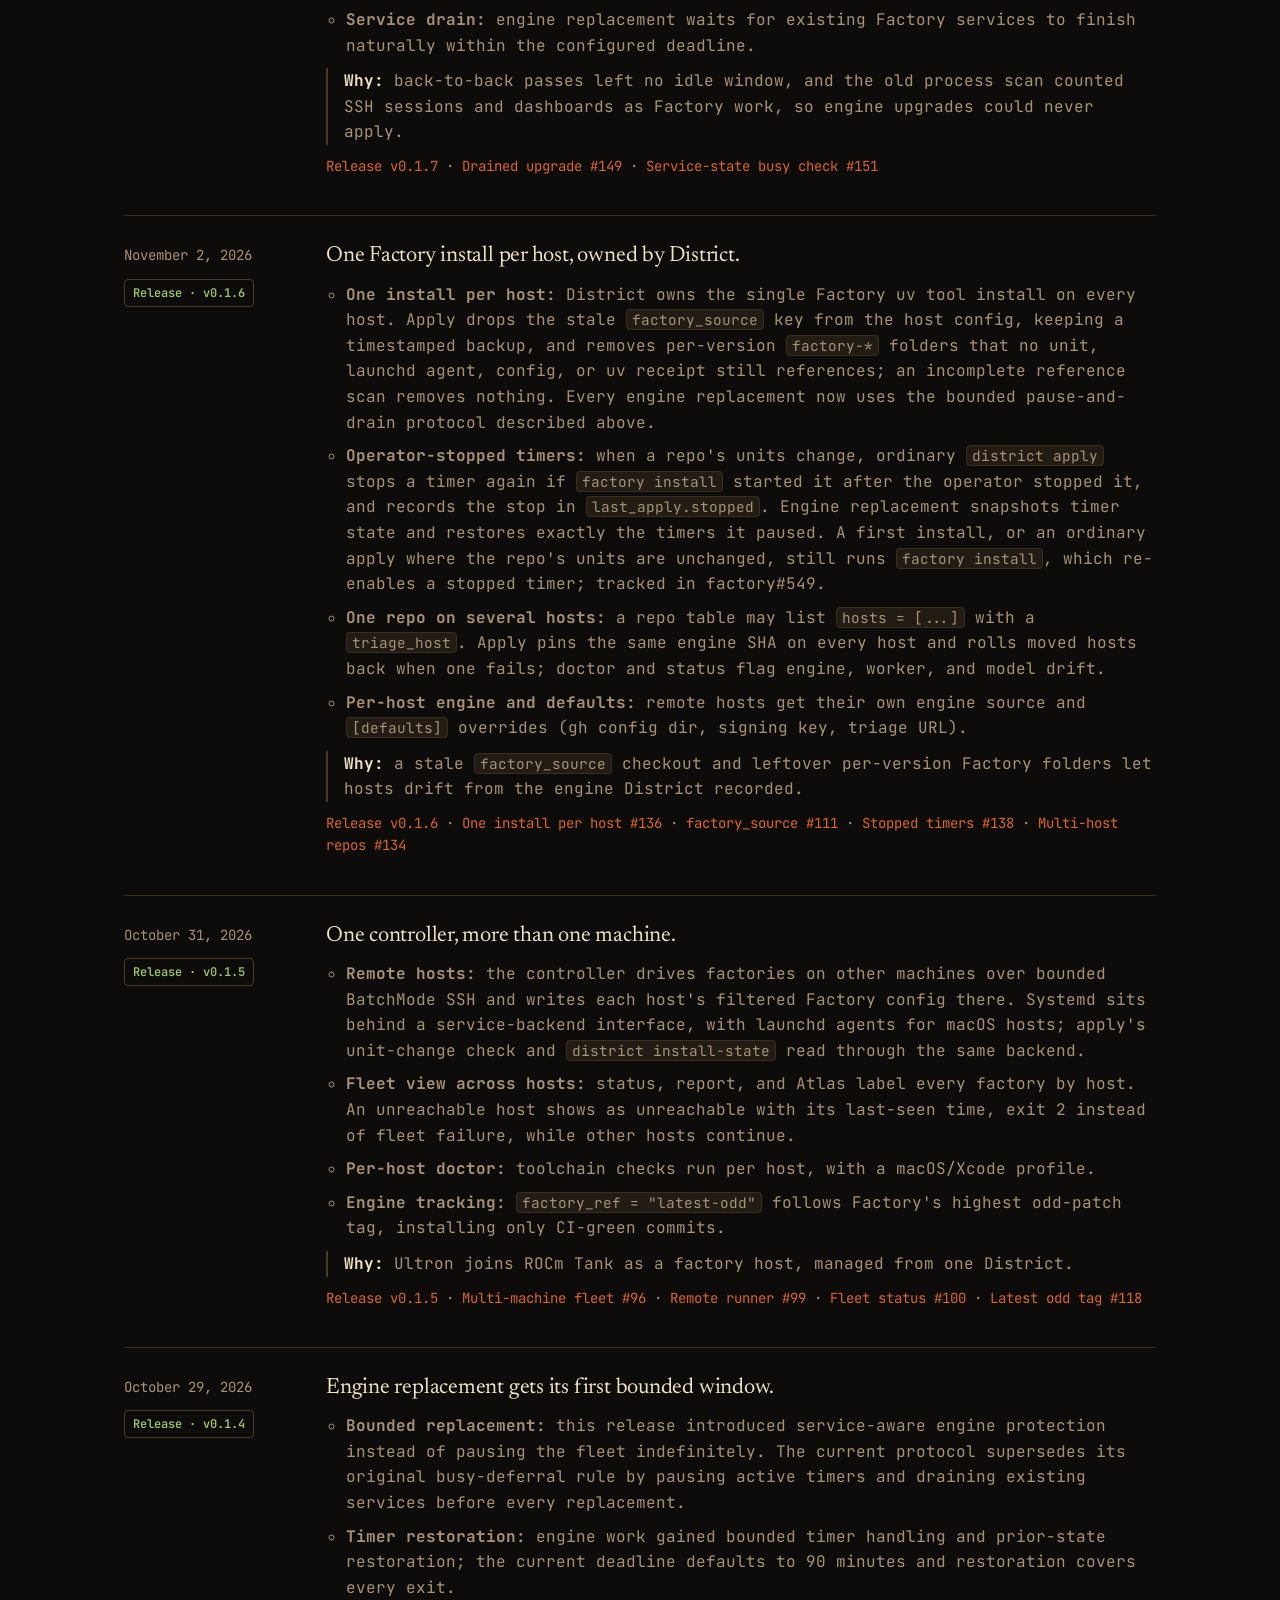
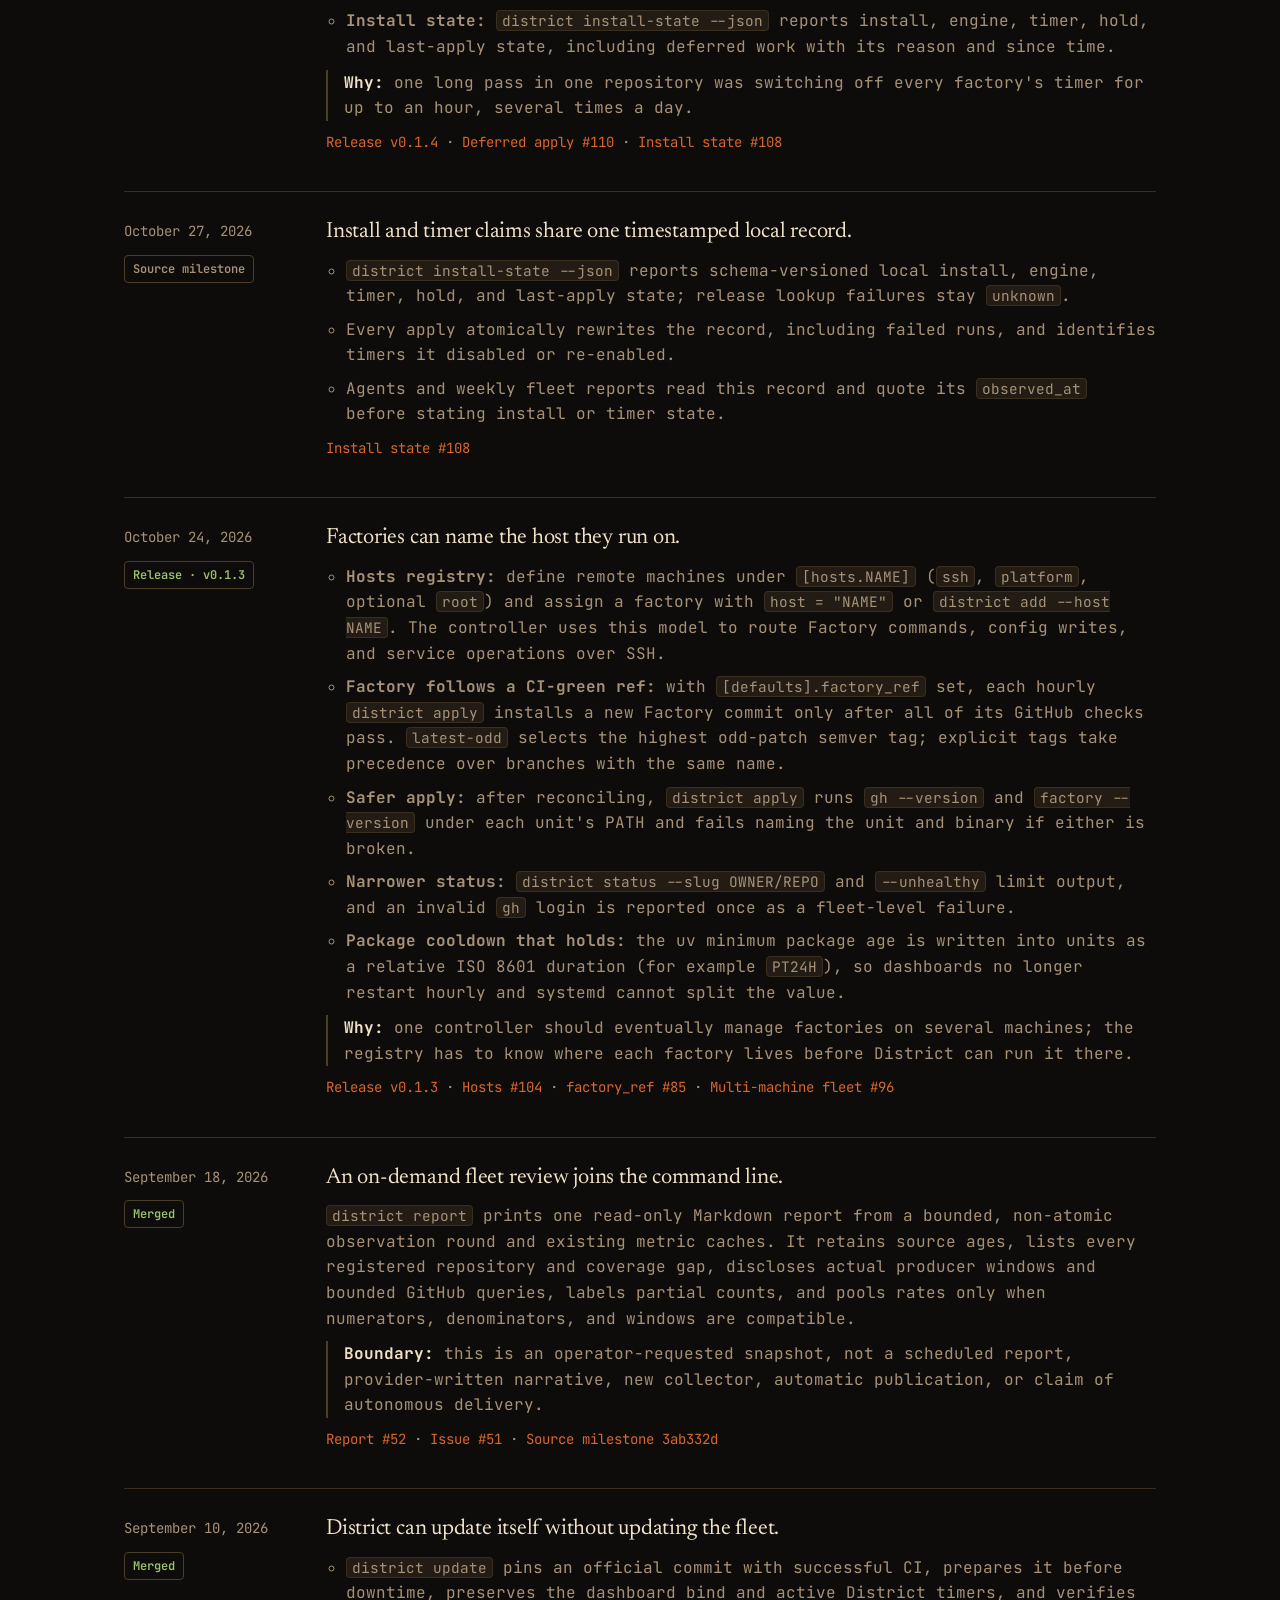
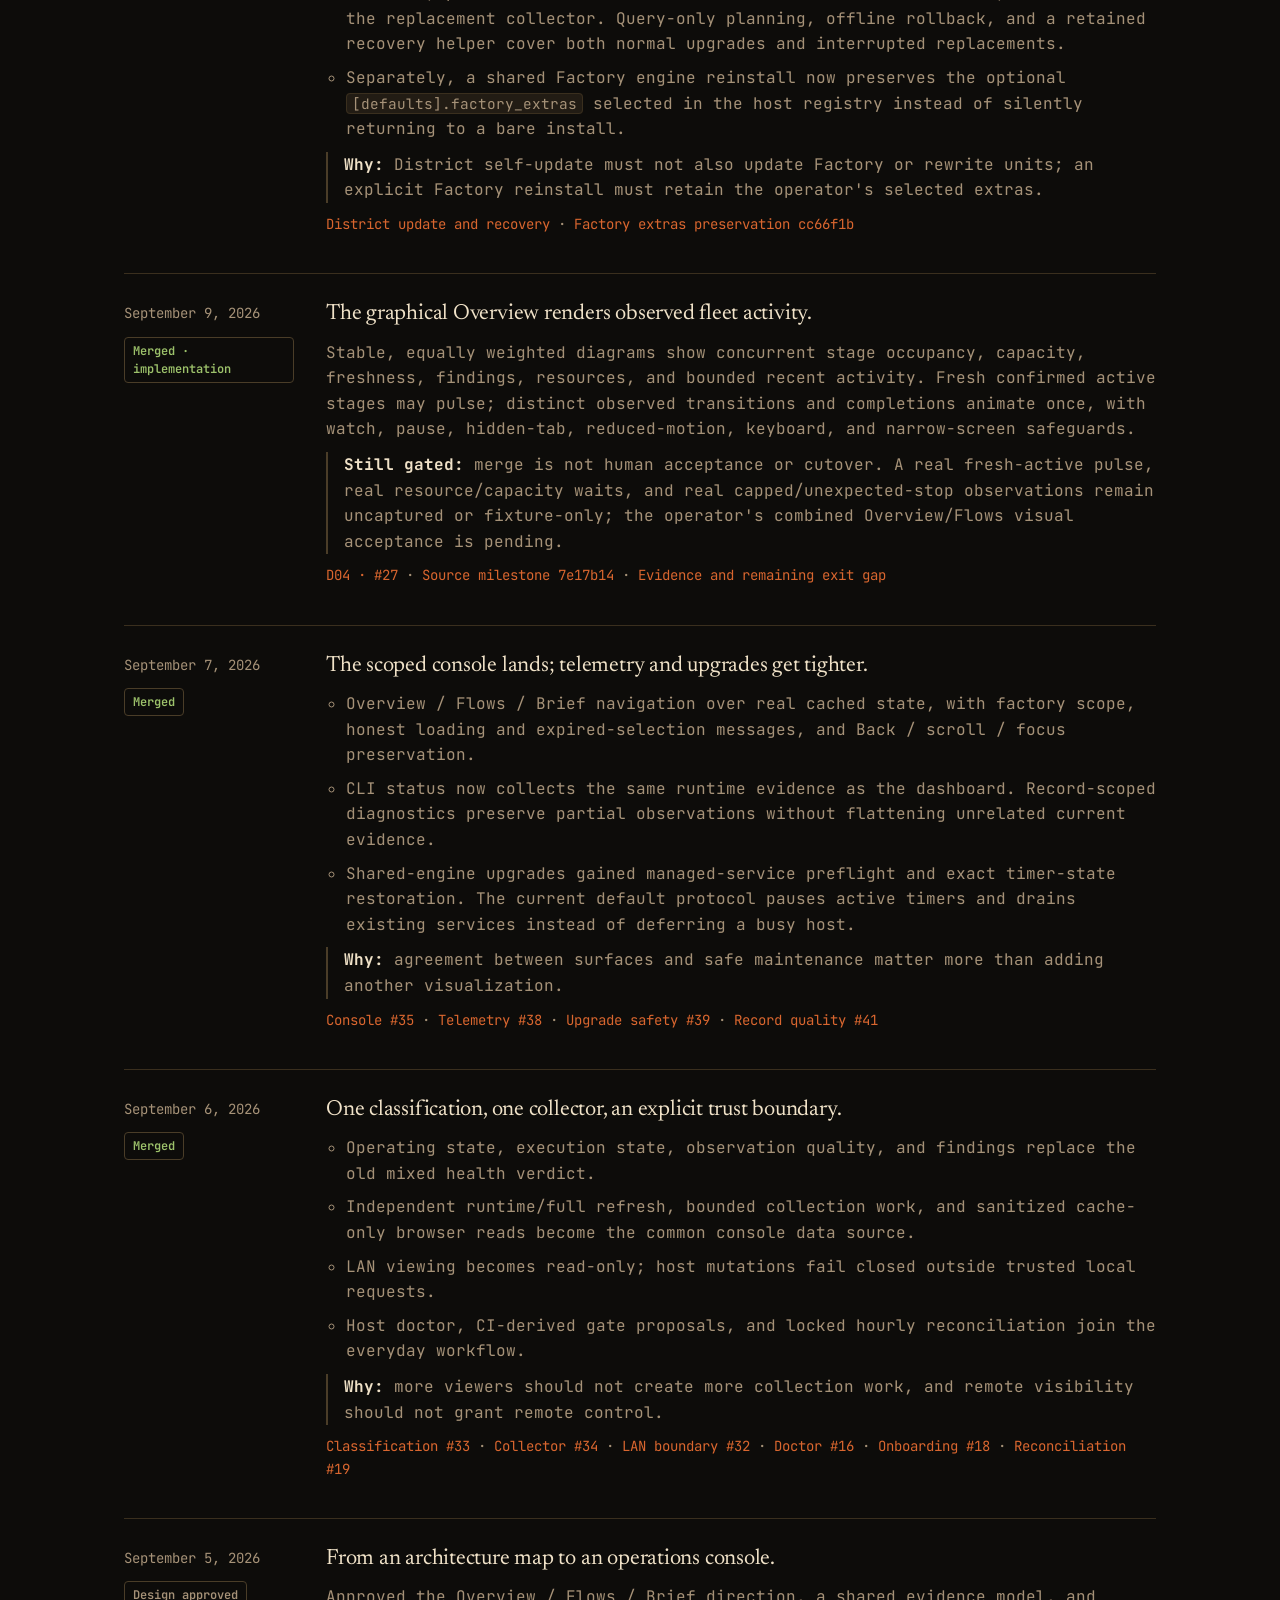
==== commit d3ab9523: "Merge remote-tracking branch 'origin/main' into r3-1020-171 Merge origin/main (40c59fb) into agent/1" ====
--- a/docs/index.html
+++ b/docs/index.html
@@ -221,8 +221,8 @@
     <p class="lede">District never imports from mikeroySoft/factory and never reimplements a <code>factory</code> command. If it needs a per-repo fact, the fix is a flag on <code>factory</code>.</p>
     <div class="cmds">
       <div class="k">district add</div><div class="v">Onboard a path or URL, or adopt a repo that already has <code>.factory.toml</code>. Detects fork parent, ecosystem, and the next free port; proposes gate checks from CI; lifts host-owned keys out of the repo file. <code>--host NAME</code> assigns the factory to a host from <code>[hosts]</code>.</div>
-      <div class="k">district apply</div><div class="v">Reconcile units, labels, doctor checks, failure caps, and host policy, then smoke-check that <code>gh</code> and <code>factory</code> run under each reconciled unit's PATH. Local and remote factories share one controller registry and operation lock; remote commands and filtered config writes use bounded BatchMode SSH. A busy host normally defers an engine change without touching timers or running passes. <code>--drain</code> writes an atomic host flag, lets existing and hand-run work finish, then installs and post-checks only the CI-green engine path. While drained, District never calls <code>factory install</code> or applies the failure cap; it records generated-unit drift as <code>unit changes deferred during district drain (timers untouched)</code> for a later ordinary apply, so an operator-stopped timer stays stopped. The wait defaults to 6 hours; <code>--drain-timeout</code> is capped at 7h45m to reserve a 15-minute installation margin, and the flag never lives longer than 8 hours. Hourly apply drains after 3 prior deferrals or more than 24 hours deferred. <code>--upgrade</code> selects a target; <code>--reset SLUG</code> requires a successful pass before restoring a capped timer.</div>
-      <div class="k">district drain</div><div class="v"><code>--clear</code> removes <code>${XDG_STATE_HOME:-$HOME/.local/state}/district/drain</code> under the operation lock; <code>--host NAME</code> clears a registered remote host. Expired flags already stop blocking Factory. A drain never stops, disables, masks, or delays a Factory timer and never kills a running pass.</div>
+      <div class="k">district apply</div><div class="v">Reconcile units, labels, doctor checks, failure caps, and host policy, then smoke-check that <code>gh</code> and <code>factory</code> run under each reconciled unit's PATH. Local and remote factories share one controller registry and operation lock; remote commands and filtered config writes use bounded BatchMode SSH. Every engine replacement stops only initially active Factory timers, waits up to <code>--drain-timeout</code> (default 90 minutes) for existing services to finish, verifies the installed target, rolls back on failure, and restores the exact prior timer state on every exit. No service is stopped, killed, or started while timers are paused. <code>--drain</code> remains accepted but is not required for this safe protocol. <code>--upgrade</code> selects a target; <code>--reset SLUG</code> requires a successful pass before restoring a capped timer.</div>
+      <div class="k">district drain</div><div class="v"><code>--clear</code> removes a recorded drain flag under the operation lock; <code>--host NAME</code> clears one registered remote host.</div>
       <div class="k">district install-state</div><div class="v">Read the local machine-readable source for installed District/Factory versions, engine ref and release distance, every Factory timer plus <code>district-apply.timer</code>, durable holds, deferred work with reason and original timestamp, and the last apply result. <code>--json</code> is schema-versioned; only the cached release lookup uses the network, and unavailable releases remain <code>unknown</code>.</div>
       <div class="k">district doctor</div><div class="v">Check District's host prerequisites, registered repository remotes, dashboard ports, package policy, units, and drain state. Reports active, expired, stale, malformed, future-mtime, or unreadable drain flags as warnings, and every check as <code>PASS</code>, <code>WARN</code>, or <code>FAIL</code>.</div>
       <div class="k">district status</div><div class="v">Collect local and remote hosts in parallel through bounded controller-initiated SSH. Every text row and JSON entry names its host. An unreachable host remains visible with its last-seen state and yields unknown exit 2 rather than fleet failure exit 1. Exit 1 remains operational attention or invalid controller <code>gh</code> authentication; exit 0 means every factory is normal.</div>
@@ -232,8 +232,8 @@
       <div class="k">district update</div><div class="v">Resolve an official ref to one immutable SHA, require the successful <code>ci.yml</code> <code>test</code> job for that SHA, and transactionally replace only District's uv tool. A successful update releases its transaction lock before the newly installed CLI runs <code>district apply --drain</code>; dry runs and failed updates do not drain. Supports query-only <code>--dry-run</code>, machine-readable <code>--json</code>, and retained offline <code>--rollback</code>.</div>
       <div class="k">district rm</div><div class="v">Disable and delete the units, drop the registry entry. Repo files untouched; the factory can be re-added later.</div>
     </div>
-    <p>A drain waits 6h by default; <code>--drain-timeout 465min</code> is the maximum wait, leaving 15 minutes within the 8h flag cap. Install-state schema 3 retains local <code>last_apply.drain</code> and per-host <code>last_apply.drains</code>, including requested/idle/applied/cleared timestamps, seconds waited, and cleanup folder counts. An already-current <code>district update</code> still requests a drained apply for pending engine work; dry runs and offline rollback do not. Only hosts with pending engine work request a flag: healthy, already-current hosts skip the idle wait and drained postchecks and continue ordinary unit reconciliation.</p>
-    <p>Drain admission requires <a href="https://github.com/mikeroySoft/factory/issues/563">Factory drain-check support (#563)</a> and pass units updated through an ordinary apply. Check <code>factory drain-check --help</code> before relying on drains; older pass units ignore the flag, so District keeps checking busy work and times out safely. Post-apply checks validate help, version, tool-Python import, receipt and target ancestry, check dashboard HTTP 200 responses, restart the installed District dashboard, and verify the previous engine in isolated temporary uv directories. <code>factory watch --dry-run</code> always runs from a registered repository checkout; no checkout is a clear check failure.</p>
+    <p>Engine replacement records the initial timer state, stops only active Factory timers, and logs progress while existing Factory services finish naturally within the configurable deadline. <code>--drain-timeout</code> defaults to 90 minutes. Timeout, success, failure, SIGTERM, and SIGINT all restore exactly the timers that were active before the window; initially inactive timers remain inactive. Ordinary applies without an engine replacement retain their existing behavior.</p>
+    <p>While timers are paused, District never stops, kills, or starts a service. Linux unit rendering uses <code>factory install --print</code>; District writes definitions and runs <code>daemon-reload</code> without launching services. Launchd drift is deferred rather than bootstrapping jobs. Verification matches the receipt SHA and clean CLI version against distribution metadata and release-tag versions. A failure reinstalls and verifies the previous revision before timer restoration, exits nonzero, and reports <code>rolled back</code>.</p>
   </section>
 
   <section id="console">
@@ -348,7 +348,7 @@
           <h3>Apply renders Factory units correctly, and fleets say when passes keep failing.</h3>
           <ul>
             <li><strong>Two-command Factory units:</strong> render validation checks every <code>ExecStart=</code> in a oneshot service, including separate triage and dispatch commands, after stripping systemd exec prefixes (<code>-</code>, <code>@</code>, <code>:</code>, <code>+</code>, <code>!</code>, <code>!!</code>). Apply no longer reports a false "missing Factory argv" and skips <code>factory install</code> for units with two <code>ExecStart</code> lines; a missing or invalid command still blocks installation and names the unit and argv.</li>
-            <li><strong>Fleet job health:</strong> <code>district status</code> raises operational attention and <code>district doctor</code> reports <code>FAIL</code> for three failed service passes (configurable with <code>[defaults] failed_pass_streak</code>), a majority of failed runs in six hours, or an enabled scheduled job idle for two hours. Every configured host is inspected, including unmatched jobs and hosts without repositories. Linux reads journal and systemd exit status; macOS reads launchctl and job logs directly, including plain-date and undated completions. Missing journalctl is a named finding. These are read-only alerts, separate from the timer failure cap.</li>
+            <li><strong>Repeated pass failures:</strong> <code>district status</code> raises operational attention and <code>district doctor</code> reports <code>FAIL</code> when a factory's last N service passes on the same host all failed (<code>[defaults] failed_pass_streak</code>, default 6). It is a read-only alert, separate from <code>max_failed_passes</code> and the timer failure cap.</li>
             <li><strong>Scheduler toolchain preflight:</strong> <code>district add</code> and <code>district apply</code> resolve <code>factory</code>, <code>gh</code>, <code>git</code>, <code>uv</code>, <code>python3</code>, review/manager commands, and every gate's first executable under the PATH and HOME of the rendered systemd service or launchd plist, and fail before installation with the host, binary, and searched PATH when one is missing. <code>district doctor</code> reruns the same read-only check.</li>
             <li><strong>Remote commands on any login shell:</strong> District sends remote command scripts base64-encoded and runs them with <code>/bin/sh</code>, so fish and POSIX login shells preserve quotes, backslashes, and stdin the same way.</li>
           </ul>
@@ -359,11 +359,11 @@
       <li>
         <div><time datetime="2026-11-02">November 2, 2026</time><span class="status shipped">Release · v0.1.7</span></div>
         <div>
-          <h3>Engine upgrades that can actually find an idle window.</h3>
-          <ul>
-            <li><strong>Drained engine apply:</strong> <code>district apply --drain</code> writes an atomic, expiring host flag so compatible timer-started Factory passes skip before starting work, waits up to 6 hours (<code>--drain-timeout</code>, at most 7h45m) for running and hand-run work to finish, then installs and post-checks the CI-green engine. A drain never stops, disables, masks, delays, or re-enables a timer and never kills a running pass; while drained, District does not call <code>factory install</code> or apply the failure cap. <code>district drain --clear [--host NAME]</code> removes a flag, doctor warns about stale or malformed flags, and the hourly apply drains after 3 deferrals or 24 hours. Drain admission needs Factory's <code>drain-check</code> (factory#563).</li>
-            <li><strong>Post-apply checks:</strong> before clearing a drain, District checks Factory help, version, tool-Python import, receipt and target ancestry, dashboard HTTP 200, restarts the installed District dashboard, validates the previous engine in isolated uv directories, and runs <code>factory watch --dry-run</code> from a registered repository checkout.</li>
-            <li><strong>Busy means Factory services:</strong> engine busy checks read the owning host's service manager (<code>factory-*.service</code> on Linux, Factory launchd jobs on macOS) instead of every process's cwd and argv, so <code>sshd</code> and long-running dashboards no longer block an upgrade forever. Probes share one idle deadline.</li>
+          <h3>Engine upgrades gain a bounded safety window.</h3>
+          <ul>
+            <li><strong>Drained engine apply:</strong> this release introduced an explicit bounded drain. The command section above documents the current default pause-and-drain protocol, which no longer requires <code>--drain</code>.</li>
+            <li><strong>Post-apply checks:</strong> engine replacement gained installation verification and rollback checks; the current protocol verifies the receipt and expected clean Factory version.</li>
+            <li><strong>Service drain:</strong> engine replacement waits for existing Factory services to finish naturally within the configured deadline.</li>
           </ul>
           <p class="decision"><strong>Why:</strong> back-to-back passes left no idle window, and the old process scan counted SSH sessions and dashboards as Factory work, so engine upgrades could never apply.</p>
           <p class="sources"><a href="https://github.com/mikeroySoft/district/releases/tag/v0.1.7">Release v0.1.7</a> · <a href="https://github.com/mikeroySoft/district/issues/149">Drained upgrade #149</a> · <a href="https://github.com/mikeroySoft/district/issues/151">Service-state busy check #151</a></p>
@@ -374,8 +374,8 @@
         <div>
           <h3>One Factory install per host, owned by District.</h3>
           <ul>
-            <li><strong>One install per host:</strong> District owns the single Factory uv tool install on every host. Apply drops the stale <code>factory_source</code> key from the host config, keeping a timestamped backup, and removes per-version <code>factory-*</code> folders that no unit, launchd agent, config, or uv receipt still references; an incomplete reference scan removes nothing. An engine swap is deferred to the next apply while any factory work runs on the host; process state District cannot read counts as busy, and registry dashboards do not block.</li>
-            <li><strong>Operator-stopped timers:</strong> when a repo's units change, <code>district apply</code> stops a timer again if <code>factory install</code> started it after the operator stopped it, and records the stop in <code>last_apply.stopped</code>; apply and upgrade restore only the timers they paused. A first install, or an apply where the repo's units are unchanged, still runs <code>factory install</code>, which re-enables a stopped timer; tracked in factory#549. Hand-run <code>factory gate</code> and <code>factory dispatch</code> work now defers an engine swap.</li>
+            <li><strong>One install per host:</strong> District owns the single Factory uv tool install on every host. Apply drops the stale <code>factory_source</code> key from the host config, keeping a timestamped backup, and removes per-version <code>factory-*</code> folders that no unit, launchd agent, config, or uv receipt still references; an incomplete reference scan removes nothing. Every engine replacement now uses the bounded pause-and-drain protocol described above.</li>
+            <li><strong>Operator-stopped timers:</strong> when a repo's units change, ordinary <code>district apply</code> stops a timer again if <code>factory install</code> started it after the operator stopped it, and records the stop in <code>last_apply.stopped</code>. Engine replacement snapshots timer state and restores exactly the timers it paused. A first install, or an ordinary apply where the repo's units are unchanged, still runs <code>factory install</code>, which re-enables a stopped timer; tracked in factory#549.</li>
             <li><strong>One repo on several hosts:</strong> a repo table may list <code>hosts = [...]</code> with a <code>triage_host</code>. Apply pins the same engine SHA on every host and rolls moved hosts back when one fails; doctor and status flag engine, worker, and model drift.</li>
             <li><strong>Per-host engine and defaults:</strong> remote hosts get their own engine source and <code>[defaults]</code> overrides (gh config dir, signing key, triage URL).</li>
           </ul>
@@ -400,10 +400,10 @@
       <li>
         <div><time datetime="2026-10-29">October 29, 2026</time><span class="status shipped">Release · v0.1.4</span></div>
         <div>
-          <h3>A busy factory no longer pauses the whole fleet.</h3>
-          <ul>
-            <li><strong>Defer instead of drain:</strong> <code>district apply</code> checks for running passes before touching any timer. A shared-engine install waits for the next apply while any factory is busy, leaving every timer and the installed engine as they were, and exits 0. Only repositories whose units change are drained, and only while idle.</li>
-            <li><strong>Bounded drains:</strong> the one-hour wait is gone; an install may keep timers drained for at most 120 seconds, and timers return to their prior state on every exit path. <code>district metrics</code> is no longer blocked by a waiting apply.</li>
+          <h3>Engine replacement gets its first bounded window.</h3>
+          <ul>
+            <li><strong>Bounded replacement:</strong> this release introduced service-aware engine protection instead of pausing the fleet indefinitely. The current protocol supersedes its original busy-deferral rule by pausing active timers and draining existing services before every replacement.</li>
+            <li><strong>Timer restoration:</strong> engine work gained bounded timer handling and prior-state restoration; the current deadline defaults to 90 minutes and restoration covers every exit.</li>
             <li><strong>Install state:</strong> <code>district install-state --json</code> reports install, engine, timer, hold, and last-apply state, including deferred work with its reason and since time.</li>
           </ul>
           <p class="decision"><strong>Why:</strong> one long pass in one repository was switching off every factory's timer for up to an hour, several times a day.</p>
@@ -474,7 +474,7 @@
           <ul>
             <li>Overview / Flows / Brief navigation over real cached state, with factory scope, honest loading and expired-selection messages, and Back / scroll / focus preservation.</li>
             <li>CLI status now collects the same runtime evidence as the dashboard. Record-scoped diagnostics preserve partial observations without flattening unrelated current evidence.</li>
-            <li>Shared-engine upgrades preflight every managed Factory service and defer with timers untouched while any pass is busy; an idle upgrade restores each prior timer state on every exit. Full-snapshot collection has its own bounded deadline.</li>
+            <li>Shared-engine upgrades gained managed-service preflight and exact timer-state restoration. The current default protocol pauses active timers and drains existing services instead of deferring a busy host.</li>
           </ul>
           <p class="decision"><strong>Why:</strong> agreement between surfaces and safe maintenance matter more than adding another visualization.</p>
           <p class="sources"><a href="https://github.com/mikeroySoft/district/pull/35">Console #35</a> · <a href="https://github.com/mikeroySoft/district/pull/38">Telemetry #38</a> · <a href="https://github.com/mikeroySoft/district/pull/39">Upgrade safety #39</a> · <a href="https://github.com/mikeroySoft/district/pull/41">Record quality #41</a></p>
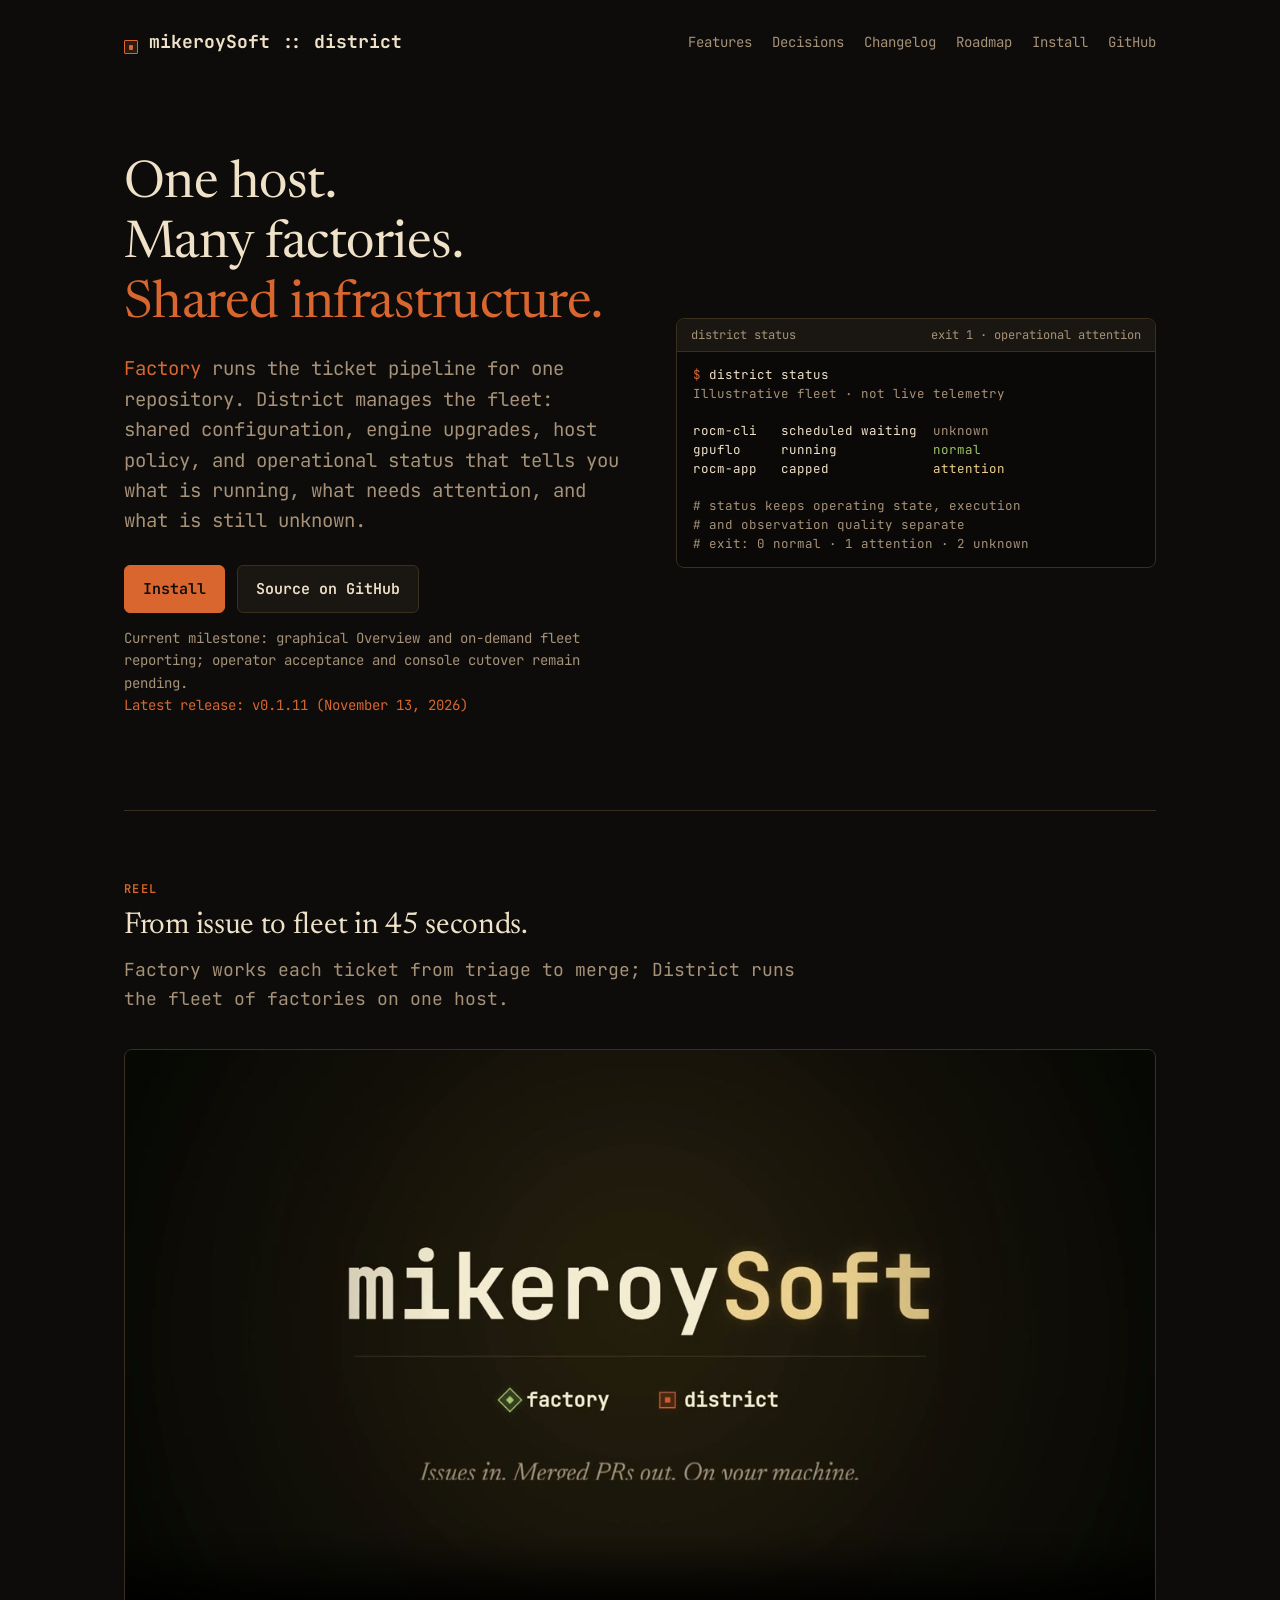
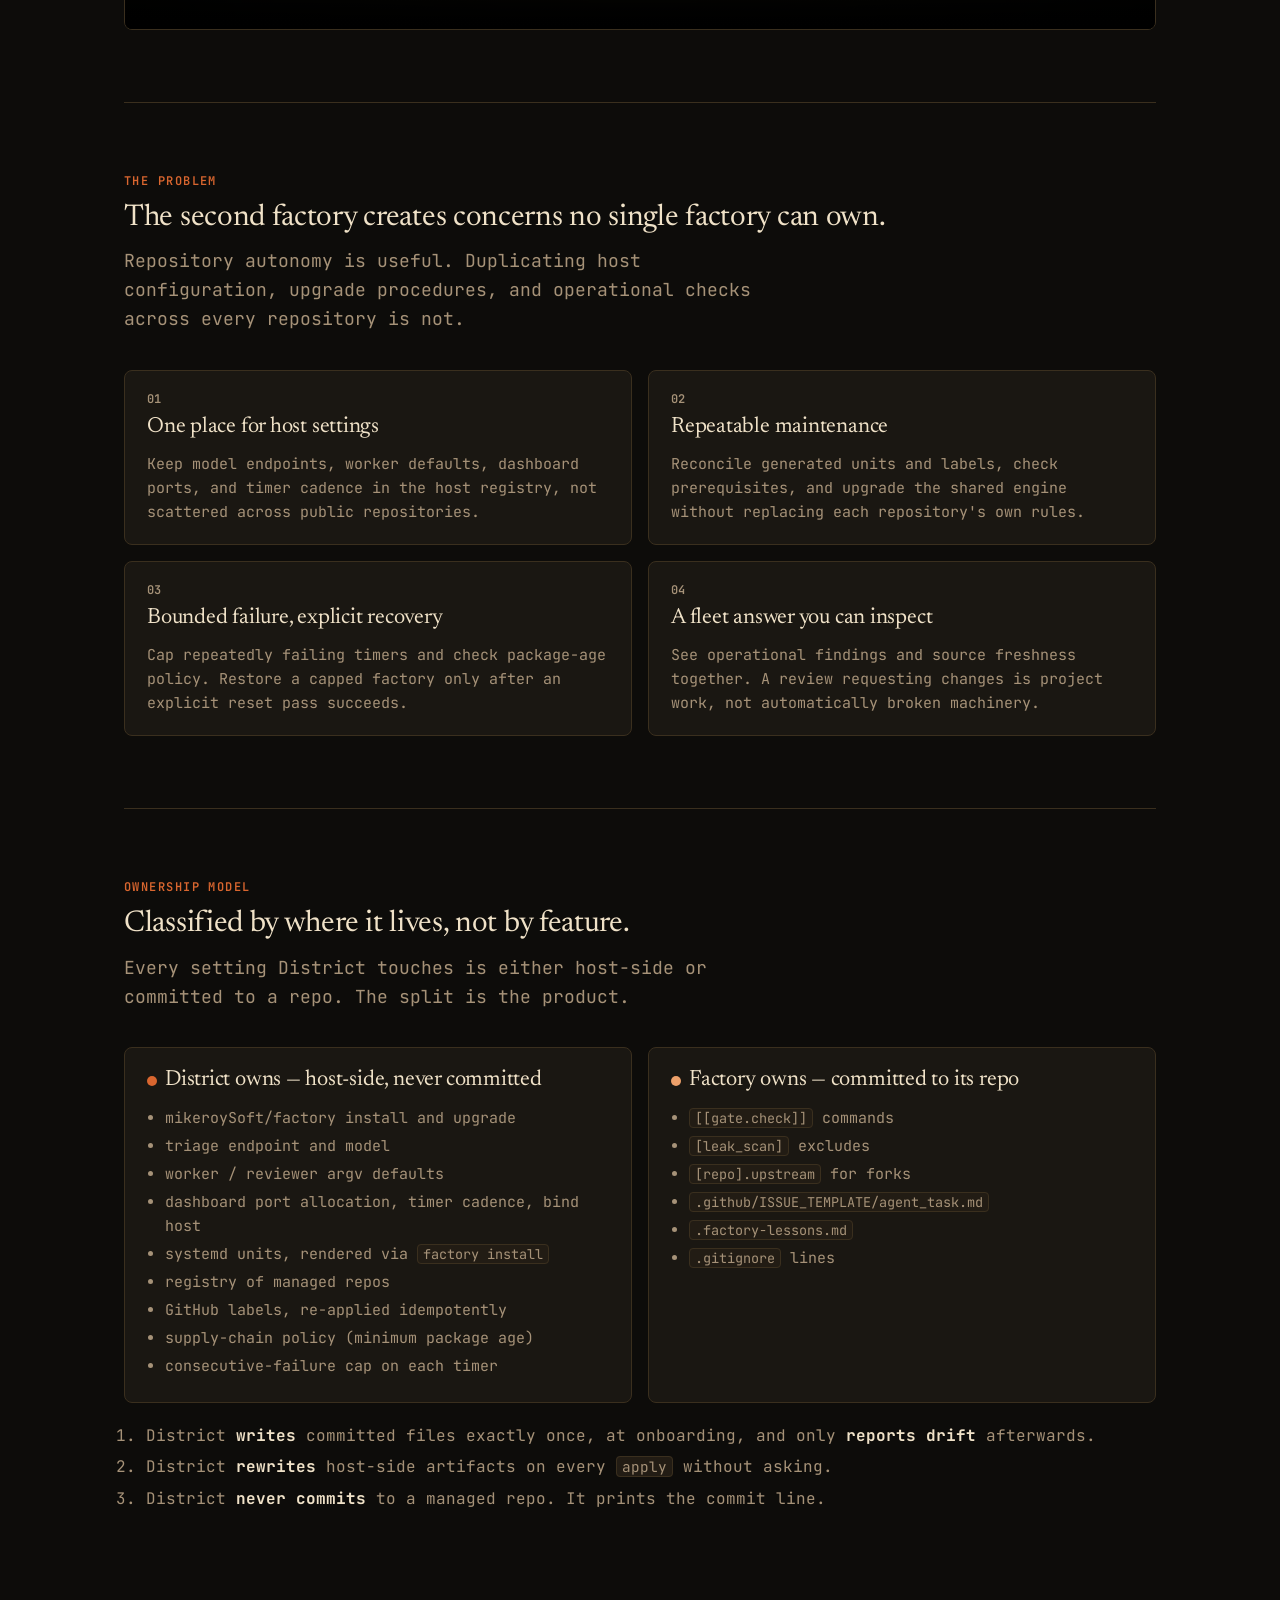
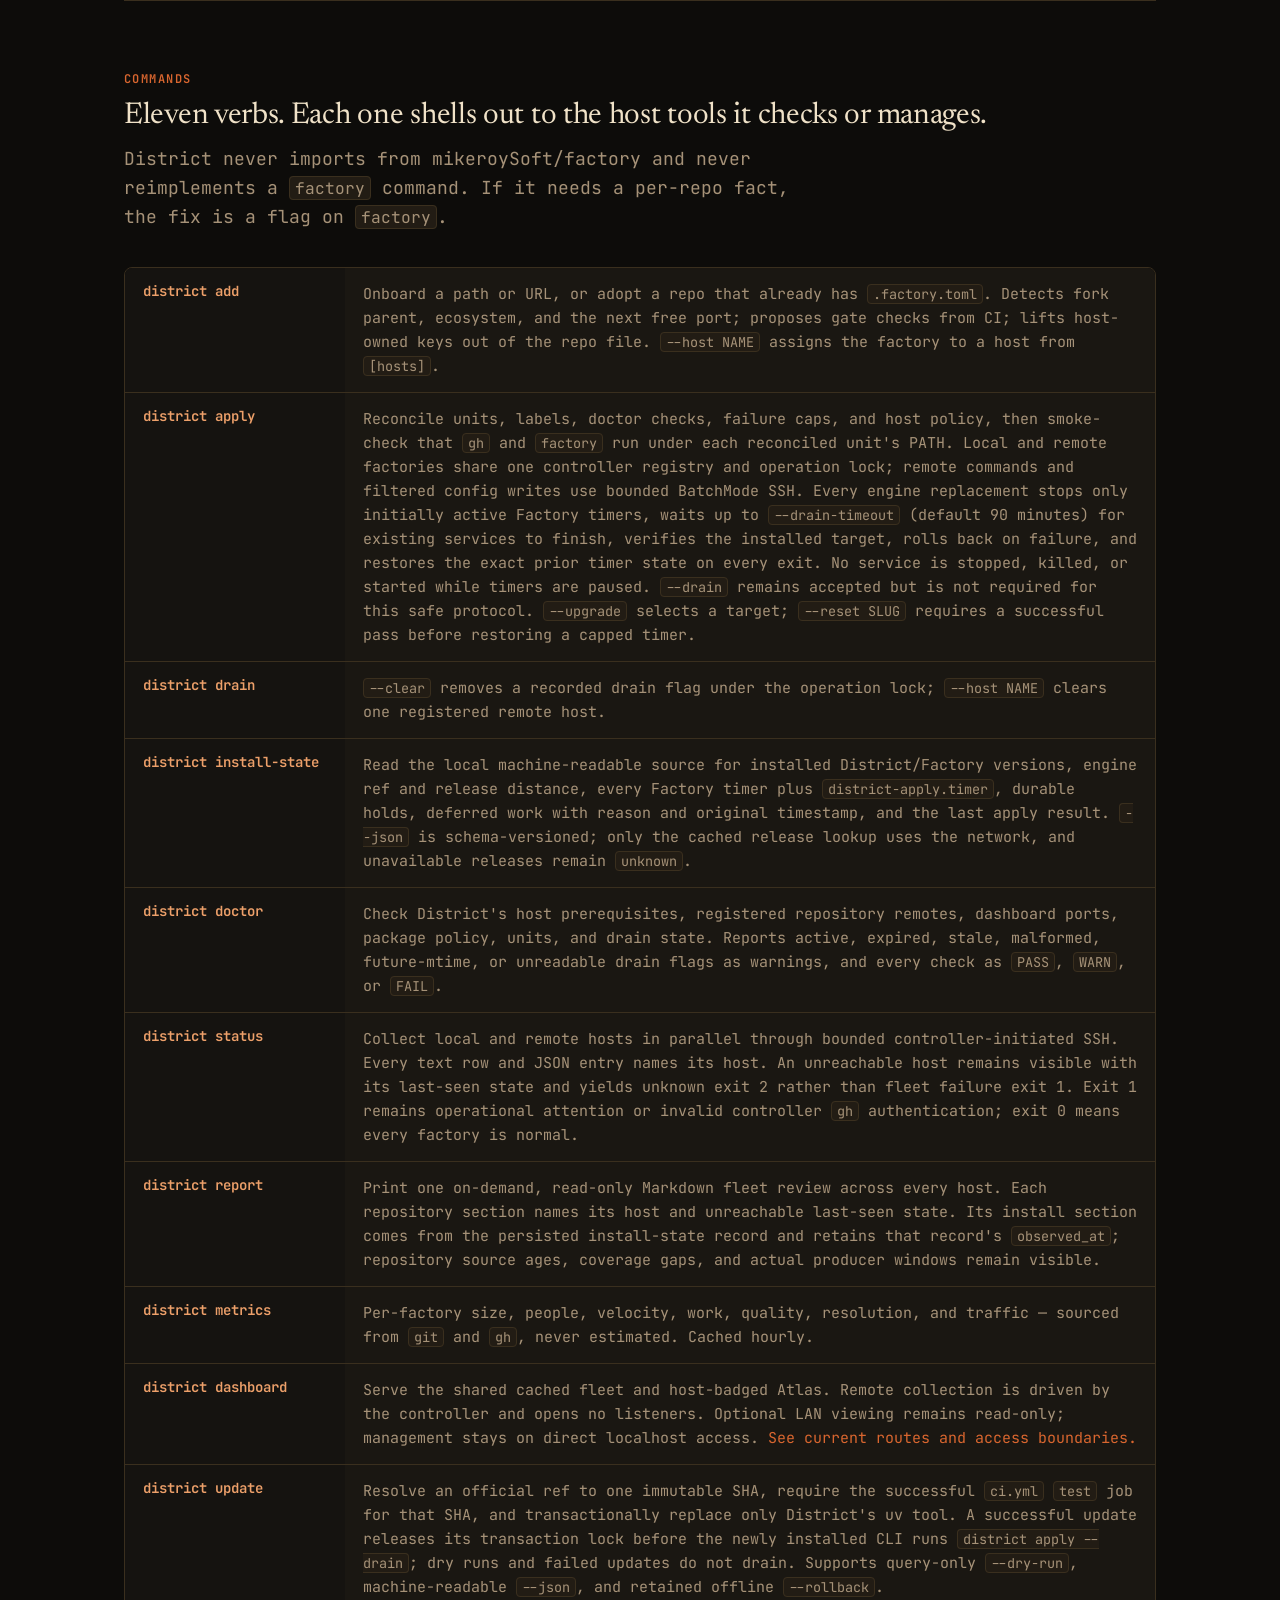
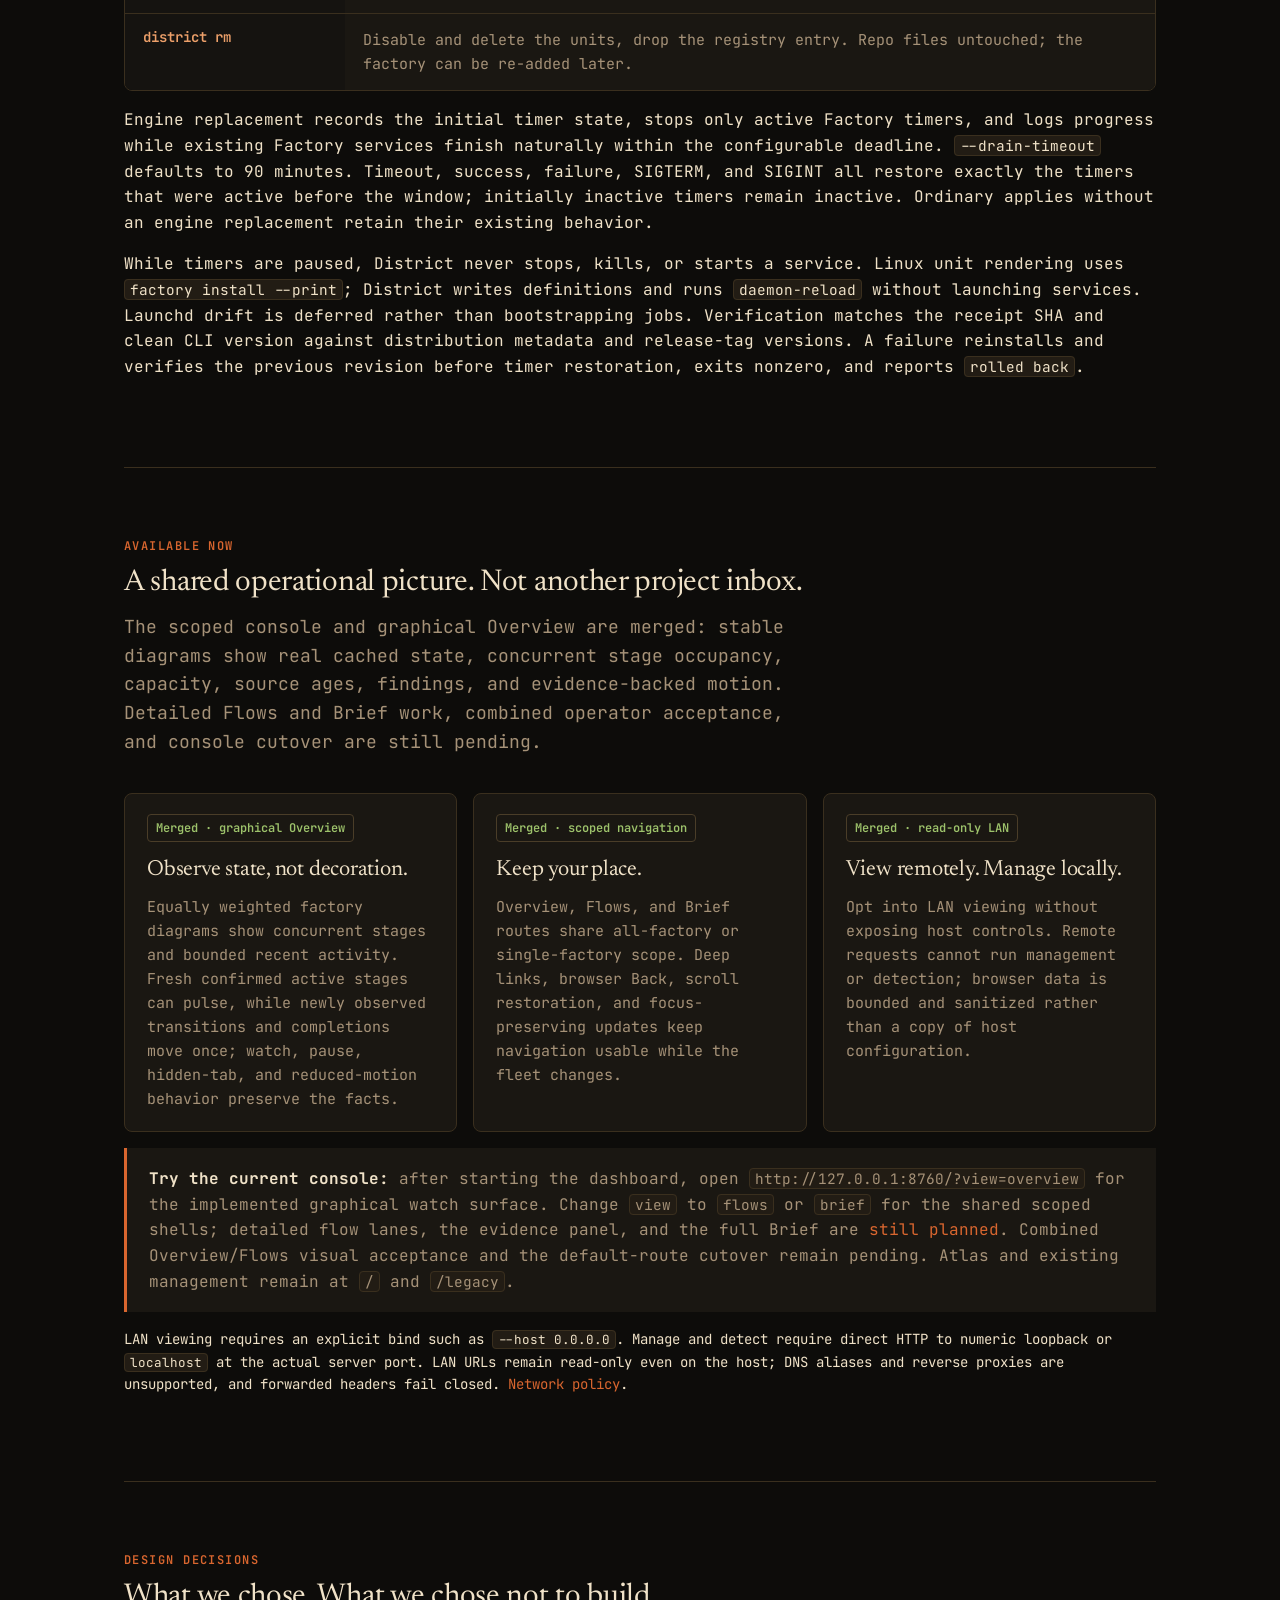
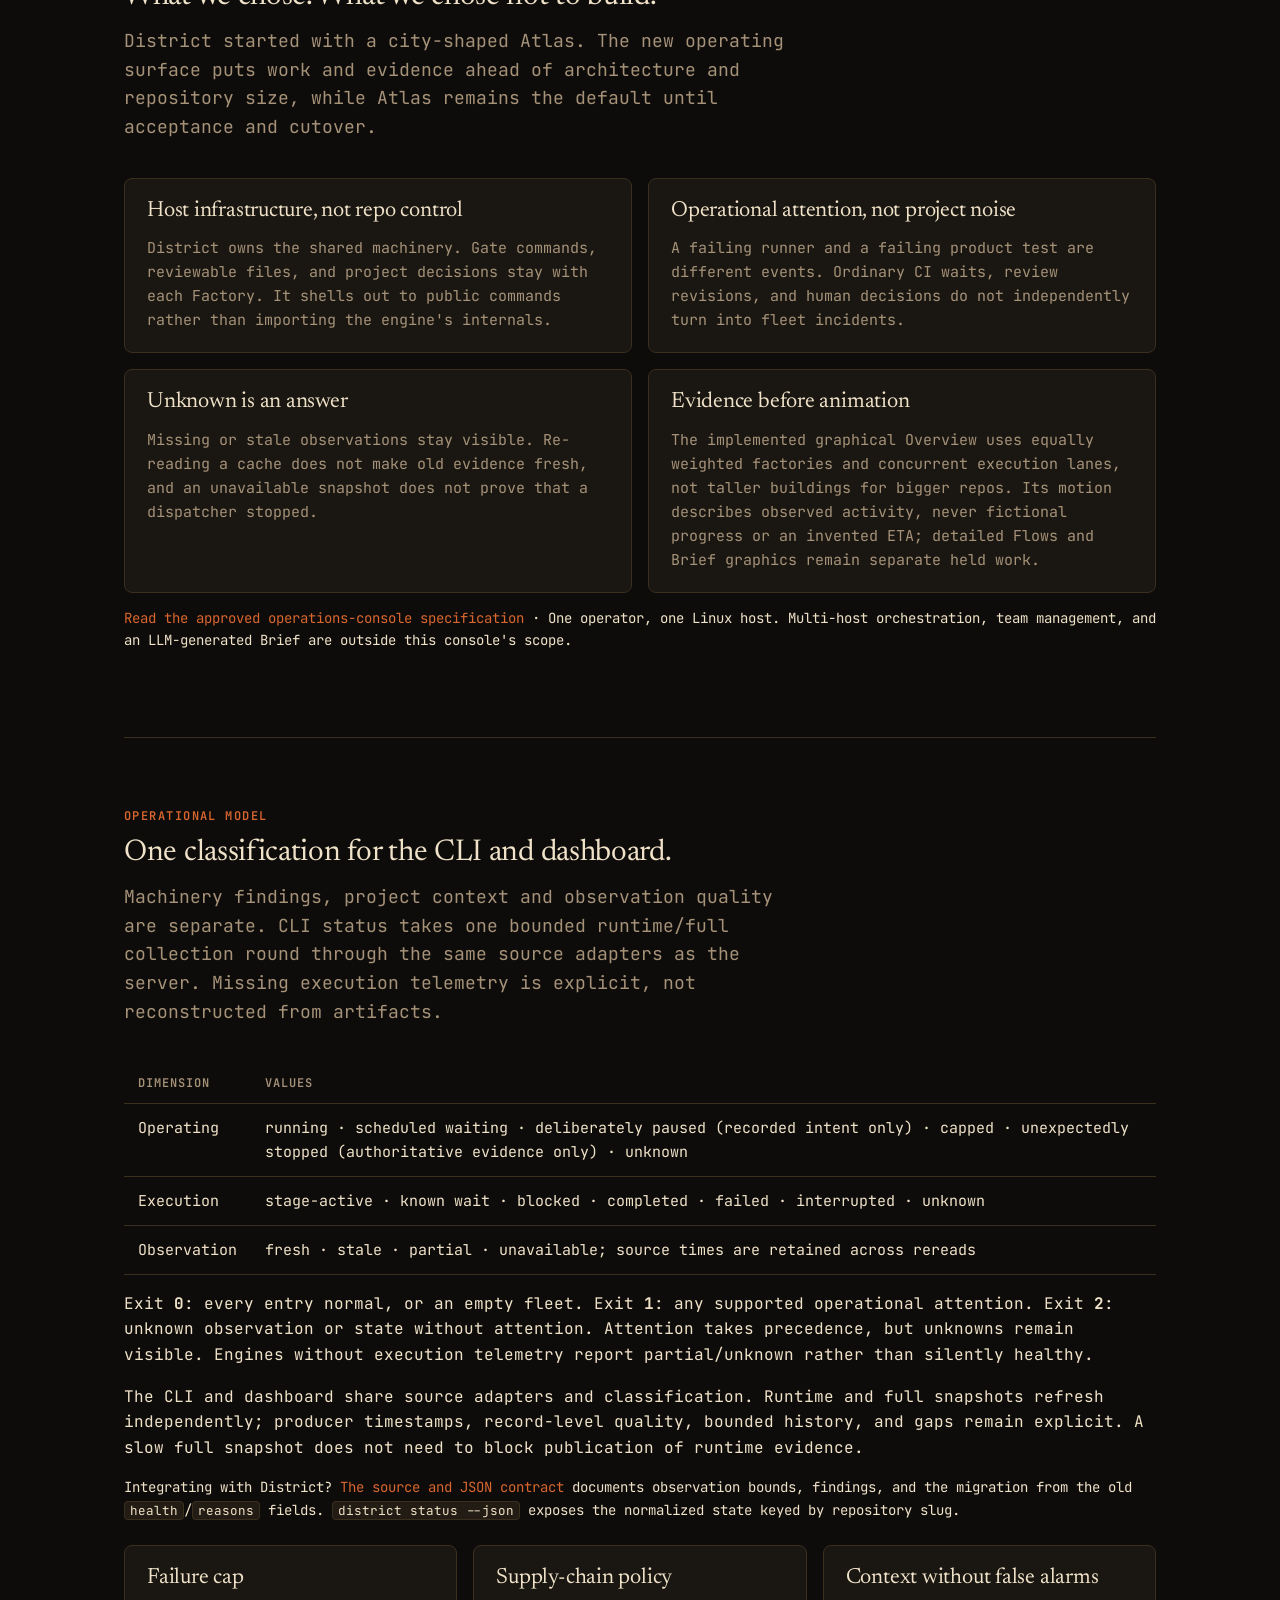
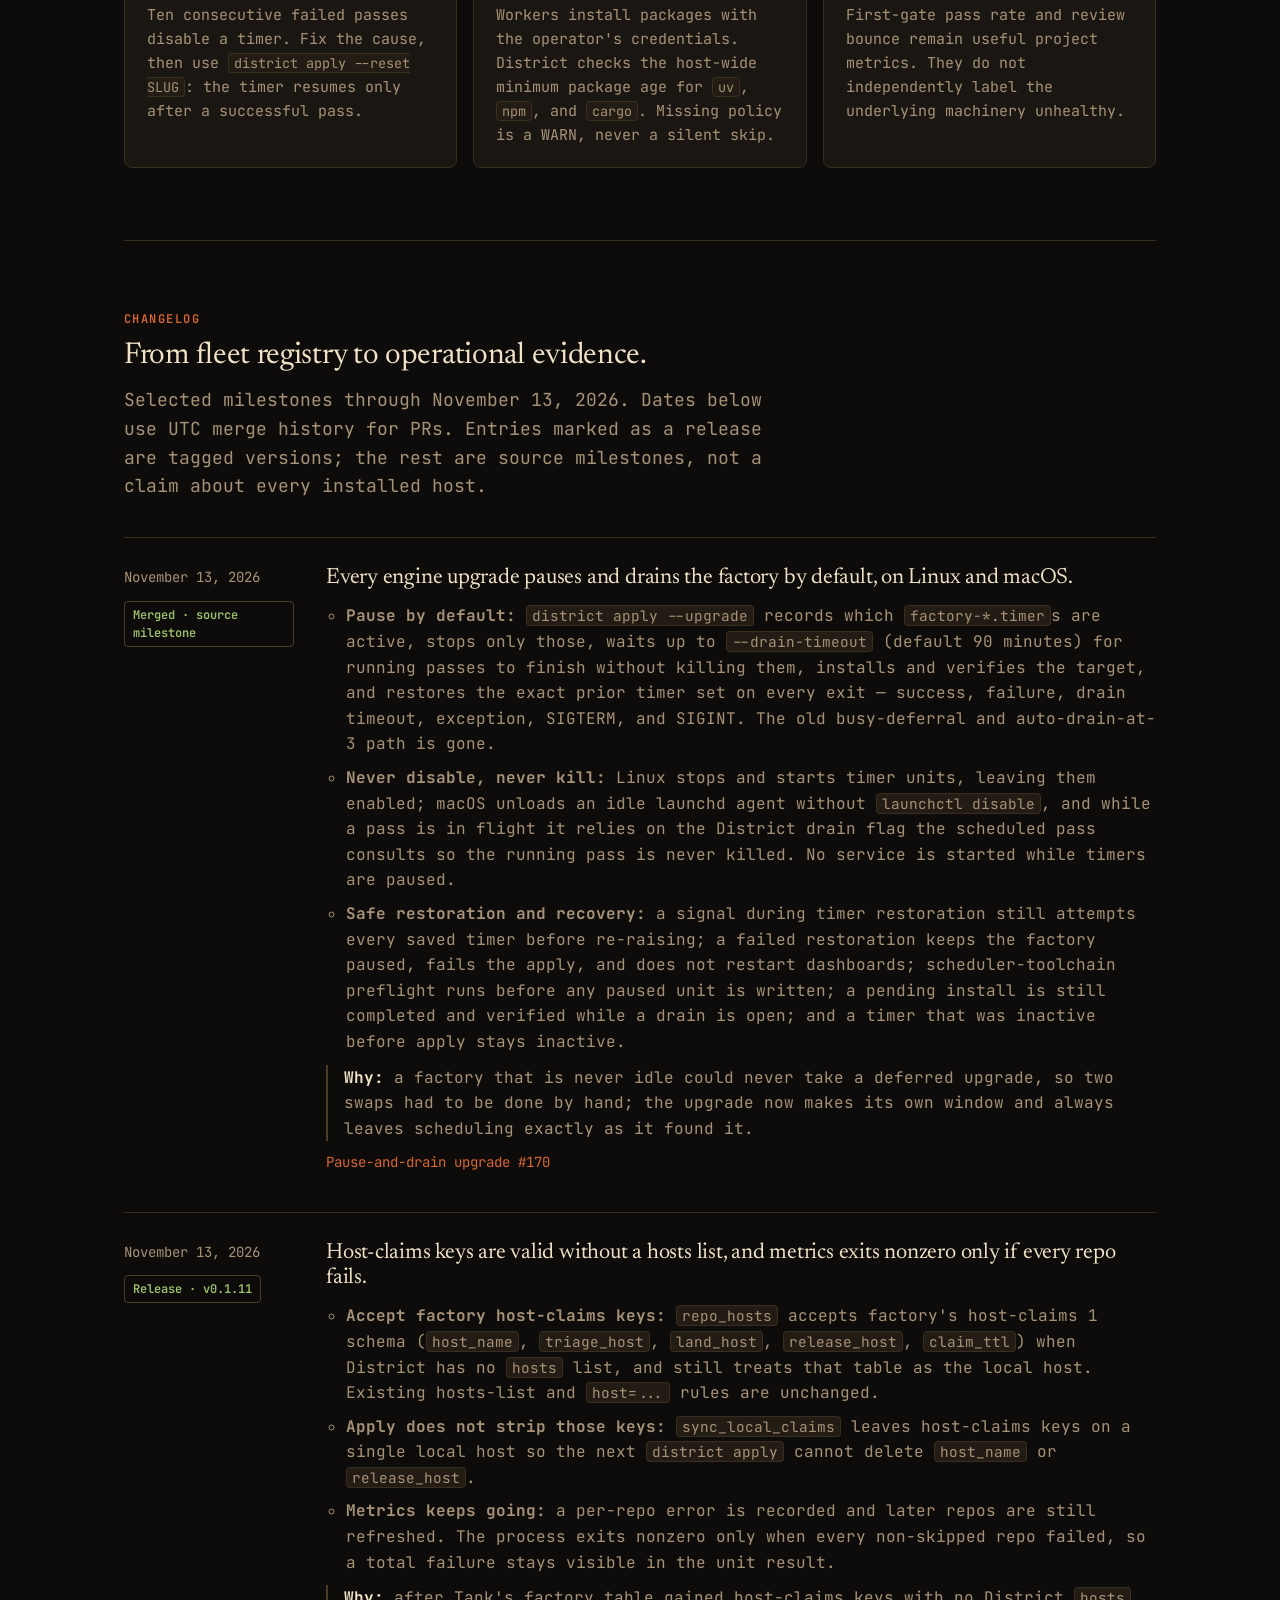
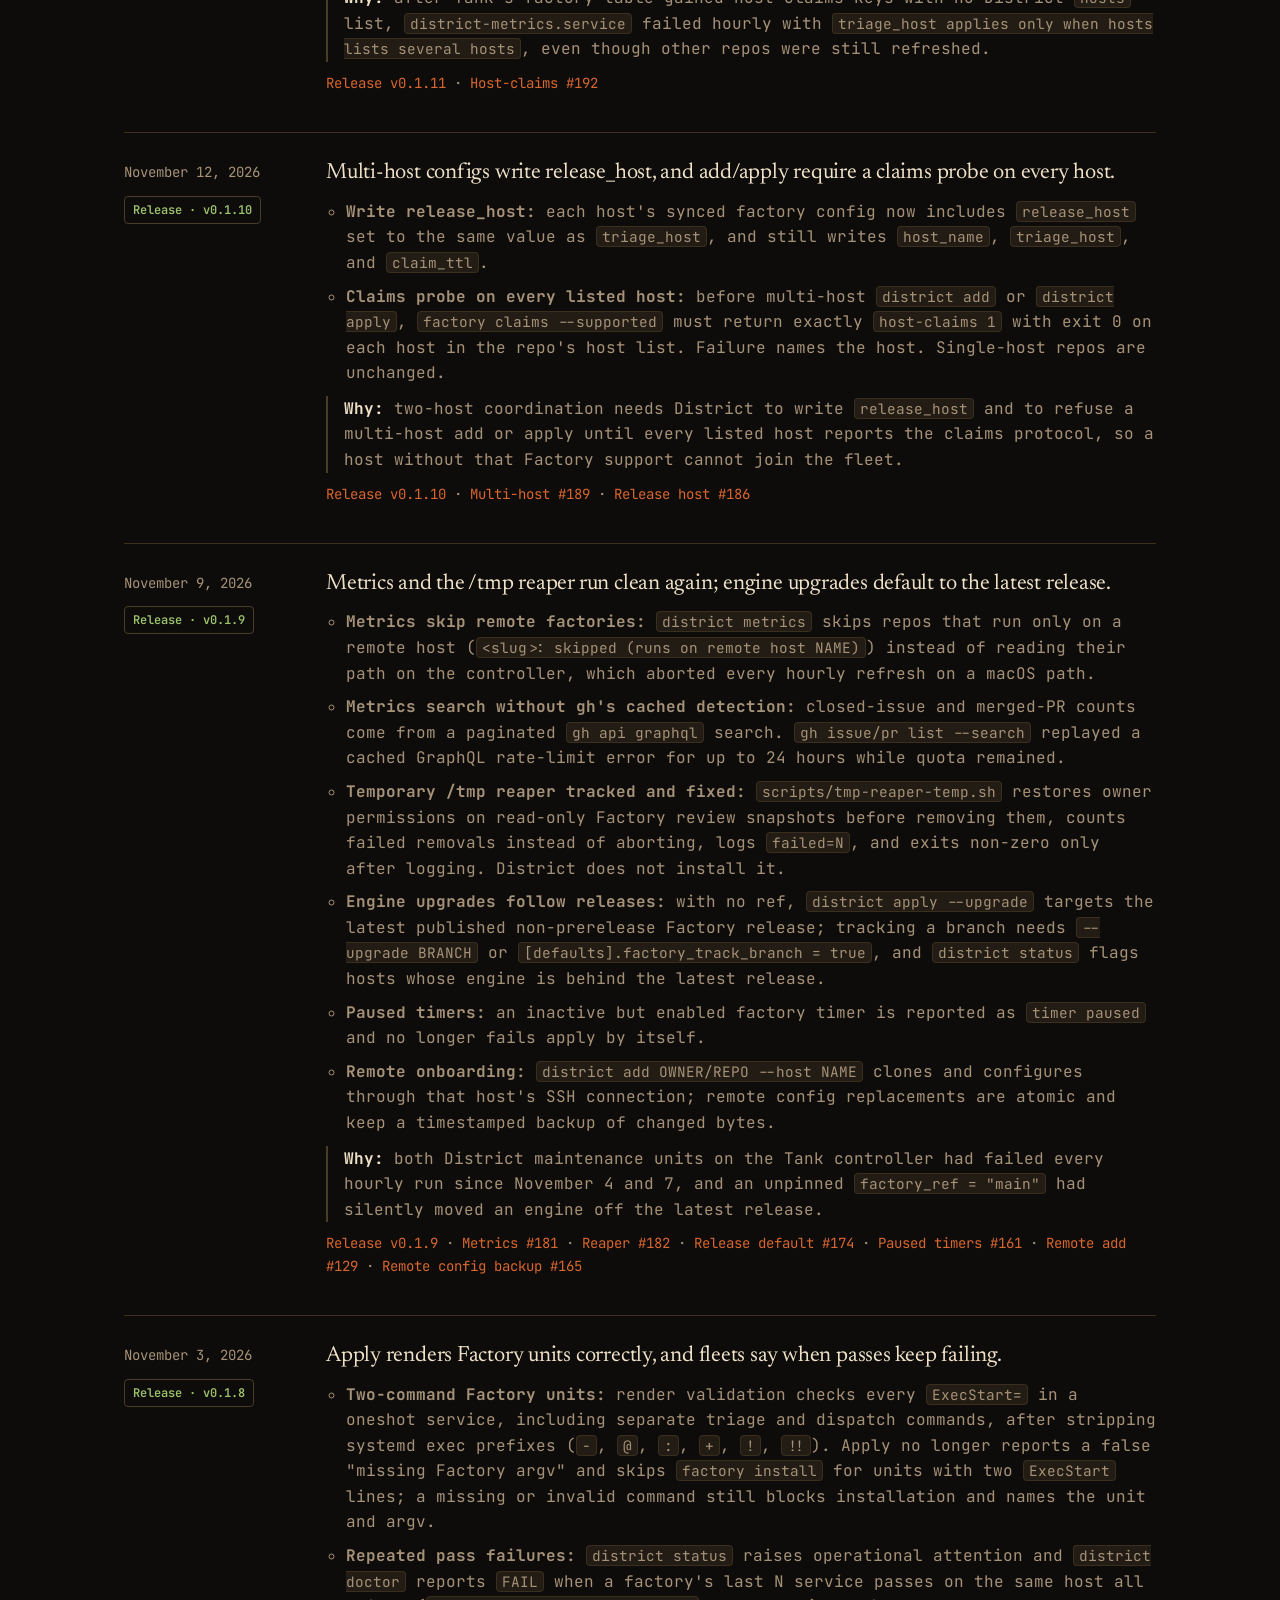
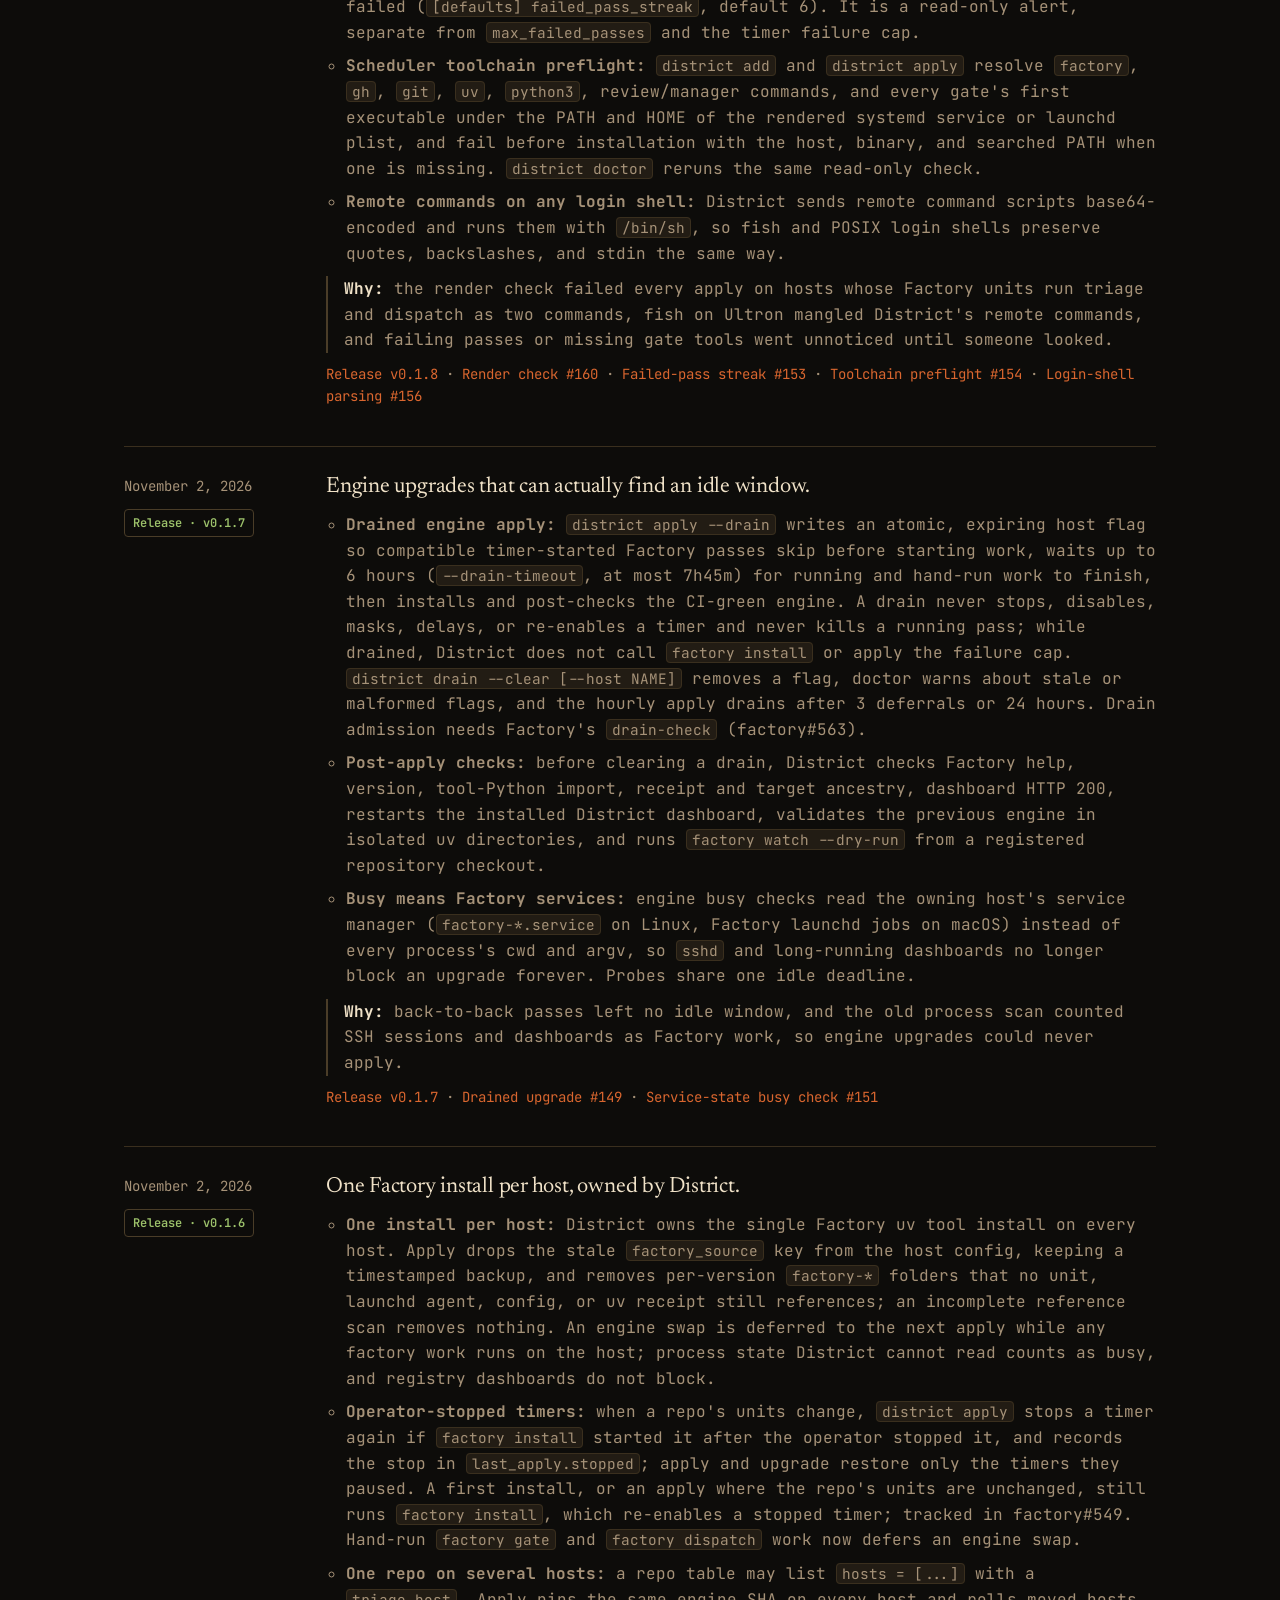
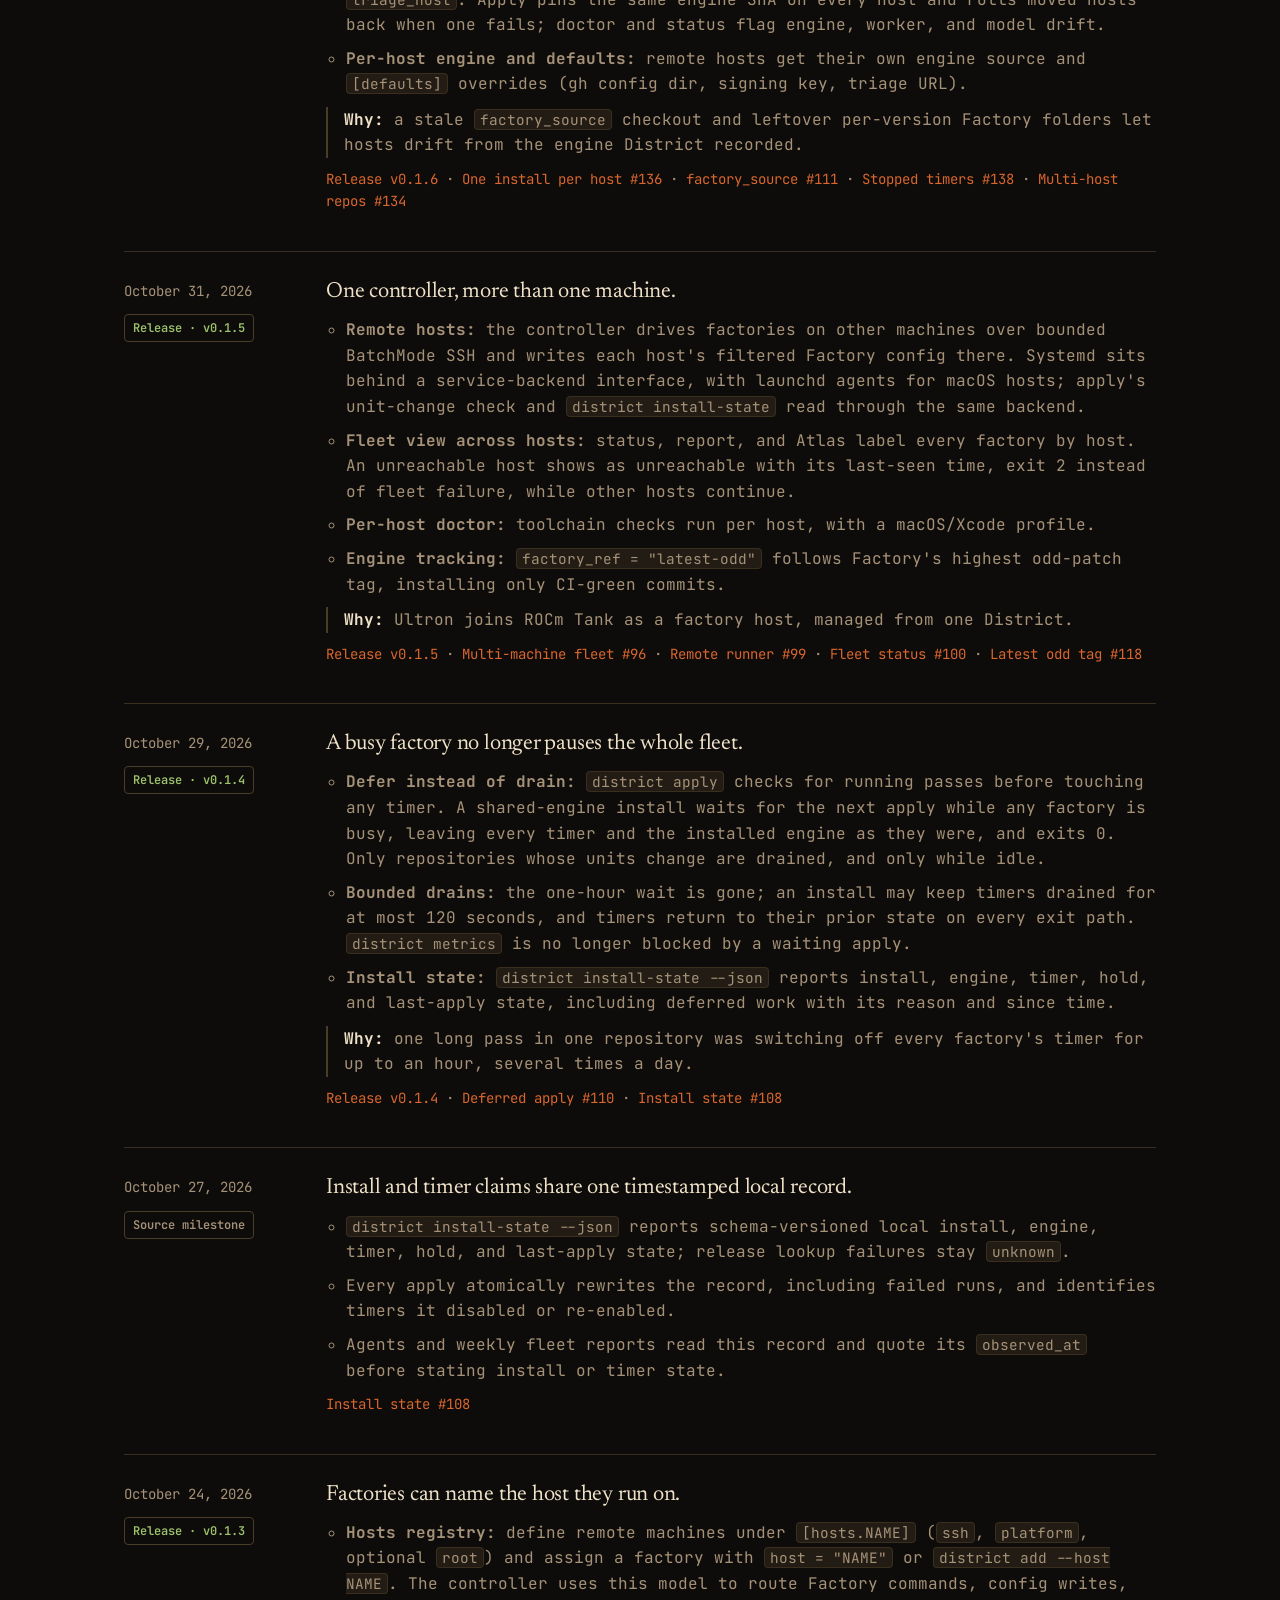
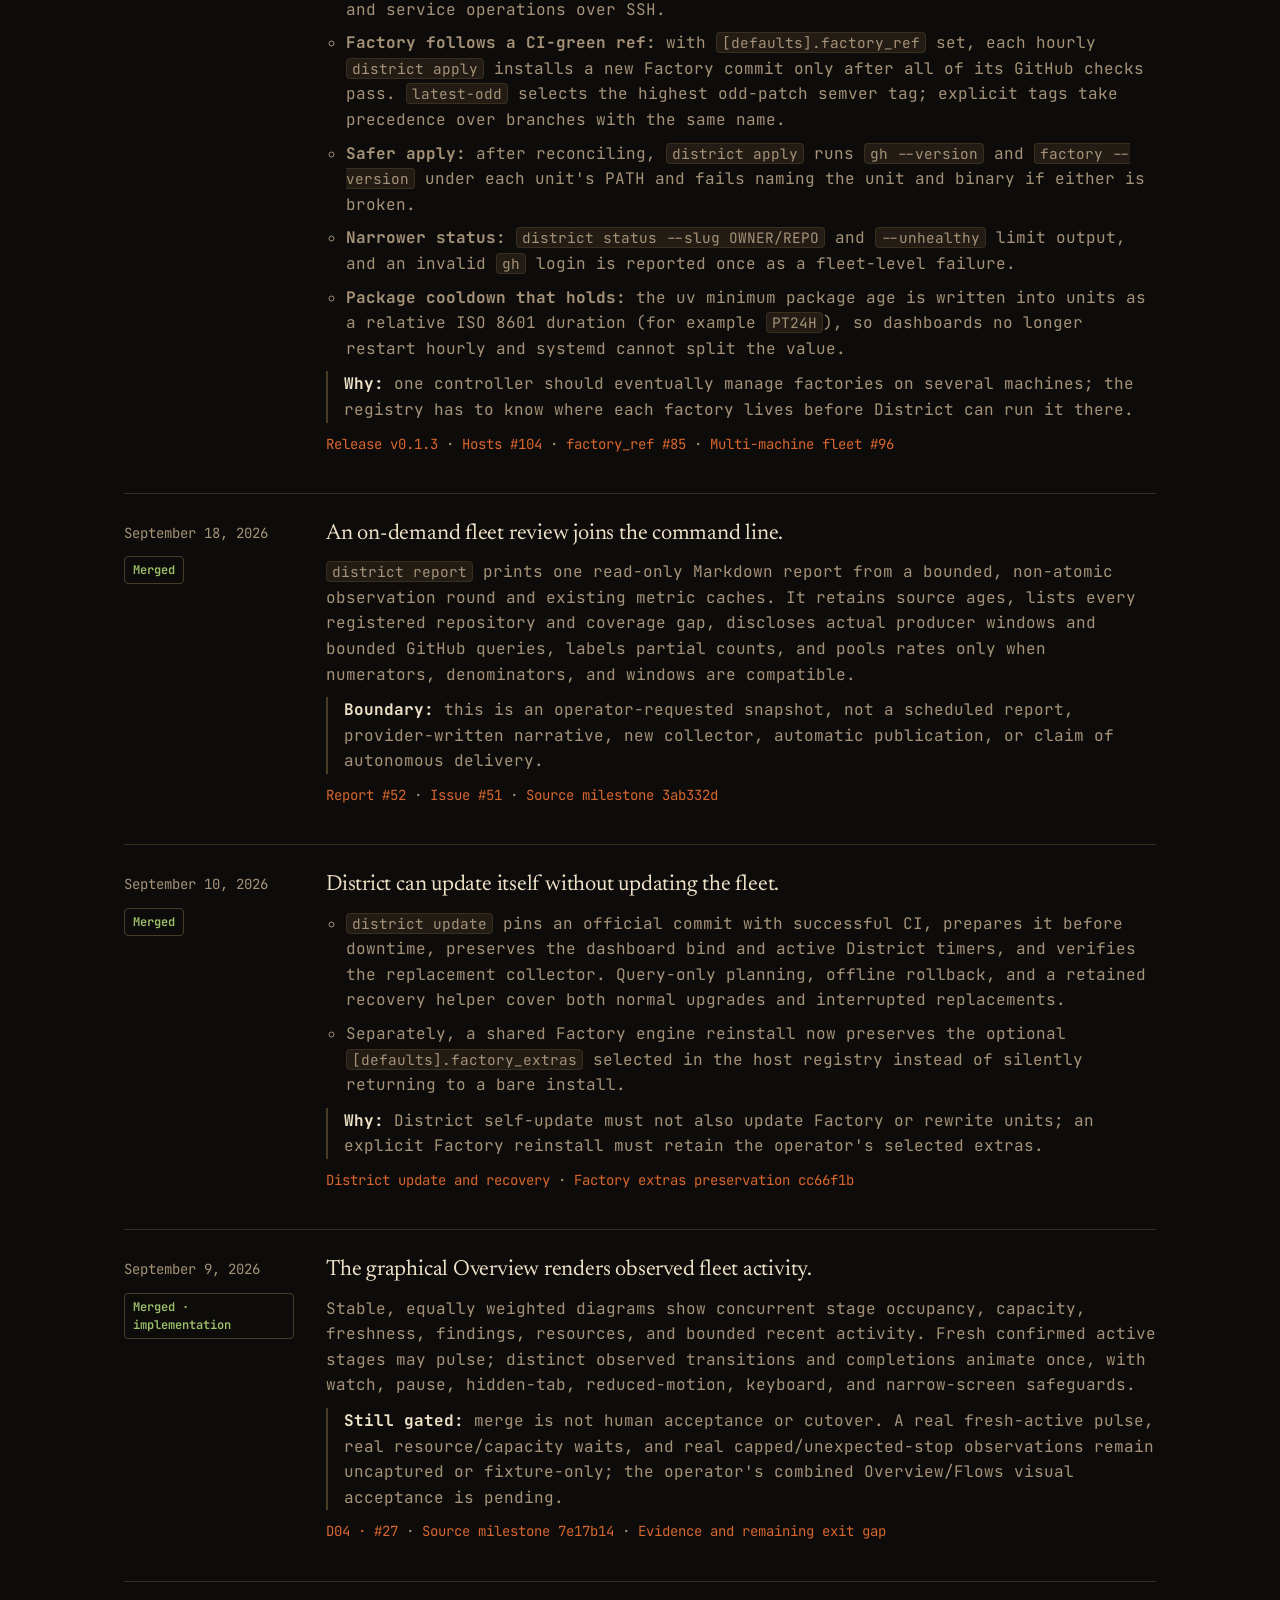
==== commit 6b751bbd: "fix: pause-and-drain engine upgrades on both OSes without disabling or killing (#170) Address the RE" ====
--- a/docs/index.html
+++ b/docs/index.html
@@ -302,6 +302,19 @@
     <p class="lede">Selected milestones through November 13, 2026. Dates below use UTC merge history for PRs. Entries marked as a release are tagged versions; the rest are source milestones, not a claim about every installed host.</p>
     <ol class="timeline">
       <li>
+        <div><time datetime="2026-11-13">November 13, 2026</time><span class="status shipped">Merged · source milestone</span></div>
+        <div>
+          <h3>Every engine upgrade pauses and drains the factory by default, on Linux and macOS.</h3>
+          <ul>
+            <li><strong>Pause by default:</strong> <code>district apply --upgrade</code> records which <code>factory-*.timer</code>s are active, stops only those, waits up to <code>--drain-timeout</code> (default 90 minutes) for running passes to finish without killing them, installs and verifies the target, and restores the exact prior timer set on every exit — success, failure, drain timeout, exception, SIGTERM, and SIGINT. The old busy-deferral and auto-drain-at-3 path is gone.</li>
+            <li><strong>Never disable, never kill:</strong> Linux stops and starts timer units, leaving them enabled; macOS unloads an idle launchd agent without <code>launchctl disable</code>, and while a pass is in flight it relies on the District drain flag the scheduled pass consults so the running pass is never killed. No service is started while timers are paused.</li>
+            <li><strong>Safe restoration and recovery:</strong> a signal during timer restoration still attempts every saved timer before re-raising; a failed restoration keeps the factory paused, fails the apply, and does not restart dashboards; scheduler-toolchain preflight runs before any paused unit is written; a pending install is still completed and verified while a drain is open; and a timer that was inactive before apply stays inactive.</li>
+          </ul>
+          <p class="decision"><strong>Why:</strong> a factory that is never idle could never take a deferred upgrade, so two swaps had to be done by hand; the upgrade now makes its own window and always leaves scheduling exactly as it found it.</p>
+          <p class="sources"><a href="https://github.com/mikeroySoft/district/issues/170">Pause-and-drain upgrade #170</a></p>
+        </div>
+      </li>
+      <li>
         <div><time datetime="2026-11-13">November 13, 2026</time><span class="status shipped">Release · v0.1.11</span></div>
         <div>
           <h3>Host-claims keys are valid without a hosts list, and metrics exits nonzero only if every repo fails.</h3>
@@ -359,11 +372,11 @@
       <li>
         <div><time datetime="2026-11-02">November 2, 2026</time><span class="status shipped">Release · v0.1.7</span></div>
         <div>
-          <h3>Engine upgrades gain a bounded safety window.</h3>
-          <ul>
-            <li><strong>Drained engine apply:</strong> this release introduced an explicit bounded drain. The command section above documents the current default pause-and-drain protocol, which no longer requires <code>--drain</code>.</li>
-            <li><strong>Post-apply checks:</strong> engine replacement gained installation verification and rollback checks; the current protocol verifies the receipt and expected clean Factory version.</li>
-            <li><strong>Service drain:</strong> engine replacement waits for existing Factory services to finish naturally within the configured deadline.</li>
+          <h3>Engine upgrades that can actually find an idle window.</h3>
+          <ul>
+            <li><strong>Drained engine apply:</strong> <code>district apply --drain</code> writes an atomic, expiring host flag so compatible timer-started Factory passes skip before starting work, waits up to 6 hours (<code>--drain-timeout</code>, at most 7h45m) for running and hand-run work to finish, then installs and post-checks the CI-green engine. A drain never stops, disables, masks, delays, or re-enables a timer and never kills a running pass; while drained, District does not call <code>factory install</code> or apply the failure cap. <code>district drain --clear [--host NAME]</code> removes a flag, doctor warns about stale or malformed flags, and the hourly apply drains after 3 deferrals or 24 hours. Drain admission needs Factory's <code>drain-check</code> (factory#563).</li>
+            <li><strong>Post-apply checks:</strong> before clearing a drain, District checks Factory help, version, tool-Python import, receipt and target ancestry, dashboard HTTP 200, restarts the installed District dashboard, validates the previous engine in isolated uv directories, and runs <code>factory watch --dry-run</code> from a registered repository checkout.</li>
+            <li><strong>Busy means Factory services:</strong> engine busy checks read the owning host's service manager (<code>factory-*.service</code> on Linux, Factory launchd jobs on macOS) instead of every process's cwd and argv, so <code>sshd</code> and long-running dashboards no longer block an upgrade forever. Probes share one idle deadline.</li>
           </ul>
           <p class="decision"><strong>Why:</strong> back-to-back passes left no idle window, and the old process scan counted SSH sessions and dashboards as Factory work, so engine upgrades could never apply.</p>
           <p class="sources"><a href="https://github.com/mikeroySoft/district/releases/tag/v0.1.7">Release v0.1.7</a> · <a href="https://github.com/mikeroySoft/district/issues/149">Drained upgrade #149</a> · <a href="https://github.com/mikeroySoft/district/issues/151">Service-state busy check #151</a></p>
@@ -374,8 +387,8 @@
         <div>
           <h3>One Factory install per host, owned by District.</h3>
           <ul>
-            <li><strong>One install per host:</strong> District owns the single Factory uv tool install on every host. Apply drops the stale <code>factory_source</code> key from the host config, keeping a timestamped backup, and removes per-version <code>factory-*</code> folders that no unit, launchd agent, config, or uv receipt still references; an incomplete reference scan removes nothing. Every engine replacement now uses the bounded pause-and-drain protocol described above.</li>
-            <li><strong>Operator-stopped timers:</strong> when a repo's units change, ordinary <code>district apply</code> stops a timer again if <code>factory install</code> started it after the operator stopped it, and records the stop in <code>last_apply.stopped</code>. Engine replacement snapshots timer state and restores exactly the timers it paused. A first install, or an ordinary apply where the repo's units are unchanged, still runs <code>factory install</code>, which re-enables a stopped timer; tracked in factory#549.</li>
+            <li><strong>One install per host:</strong> District owns the single Factory uv tool install on every host. Apply drops the stale <code>factory_source</code> key from the host config, keeping a timestamped backup, and removes per-version <code>factory-*</code> folders that no unit, launchd agent, config, or uv receipt still references; an incomplete reference scan removes nothing. An engine swap is deferred to the next apply while any factory work runs on the host; process state District cannot read counts as busy, and registry dashboards do not block.</li>
+            <li><strong>Operator-stopped timers:</strong> when a repo's units change, <code>district apply</code> stops a timer again if <code>factory install</code> started it after the operator stopped it, and records the stop in <code>last_apply.stopped</code>; apply and upgrade restore only the timers they paused. A first install, or an apply where the repo's units are unchanged, still runs <code>factory install</code>, which re-enables a stopped timer; tracked in factory#549. Hand-run <code>factory gate</code> and <code>factory dispatch</code> work now defers an engine swap.</li>
             <li><strong>One repo on several hosts:</strong> a repo table may list <code>hosts = [...]</code> with a <code>triage_host</code>. Apply pins the same engine SHA on every host and rolls moved hosts back when one fails; doctor and status flag engine, worker, and model drift.</li>
             <li><strong>Per-host engine and defaults:</strong> remote hosts get their own engine source and <code>[defaults]</code> overrides (gh config dir, signing key, triage URL).</li>
           </ul>
@@ -400,10 +413,10 @@
       <li>
         <div><time datetime="2026-10-29">October 29, 2026</time><span class="status shipped">Release · v0.1.4</span></div>
         <div>
-          <h3>Engine replacement gets its first bounded window.</h3>
-          <ul>
-            <li><strong>Bounded replacement:</strong> this release introduced service-aware engine protection instead of pausing the fleet indefinitely. The current protocol supersedes its original busy-deferral rule by pausing active timers and draining existing services before every replacement.</li>
-            <li><strong>Timer restoration:</strong> engine work gained bounded timer handling and prior-state restoration; the current deadline defaults to 90 minutes and restoration covers every exit.</li>
+          <h3>A busy factory no longer pauses the whole fleet.</h3>
+          <ul>
+            <li><strong>Defer instead of drain:</strong> <code>district apply</code> checks for running passes before touching any timer. A shared-engine install waits for the next apply while any factory is busy, leaving every timer and the installed engine as they were, and exits 0. Only repositories whose units change are drained, and only while idle.</li>
+            <li><strong>Bounded drains:</strong> the one-hour wait is gone; an install may keep timers drained for at most 120 seconds, and timers return to their prior state on every exit path. <code>district metrics</code> is no longer blocked by a waiting apply.</li>
             <li><strong>Install state:</strong> <code>district install-state --json</code> reports install, engine, timer, hold, and last-apply state, including deferred work with its reason and since time.</li>
           </ul>
           <p class="decision"><strong>Why:</strong> one long pass in one repository was switching off every factory's timer for up to an hour, several times a day.</p>
@@ -474,7 +487,7 @@
           <ul>
             <li>Overview / Flows / Brief navigation over real cached state, with factory scope, honest loading and expired-selection messages, and Back / scroll / focus preservation.</li>
             <li>CLI status now collects the same runtime evidence as the dashboard. Record-scoped diagnostics preserve partial observations without flattening unrelated current evidence.</li>
-            <li>Shared-engine upgrades gained managed-service preflight and exact timer-state restoration. The current default protocol pauses active timers and drains existing services instead of deferring a busy host.</li>
+            <li>Shared-engine upgrades preflight every managed Factory service and defer with timers untouched while any pass is busy; an idle upgrade restores each prior timer state on every exit. Full-snapshot collection has its own bounded deadline.</li>
           </ul>
           <p class="decision"><strong>Why:</strong> agreement between surfaces and safe maintenance matter more than adding another visualization.</p>
           <p class="sources"><a href="https://github.com/mikeroySoft/district/pull/35">Console #35</a> · <a href="https://github.com/mikeroySoft/district/pull/38">Telemetry #38</a> · <a href="https://github.com/mikeroySoft/district/pull/39">Upgrade safety #39</a> · <a href="https://github.com/mikeroySoft/district/pull/41">Record quality #41</a></p>
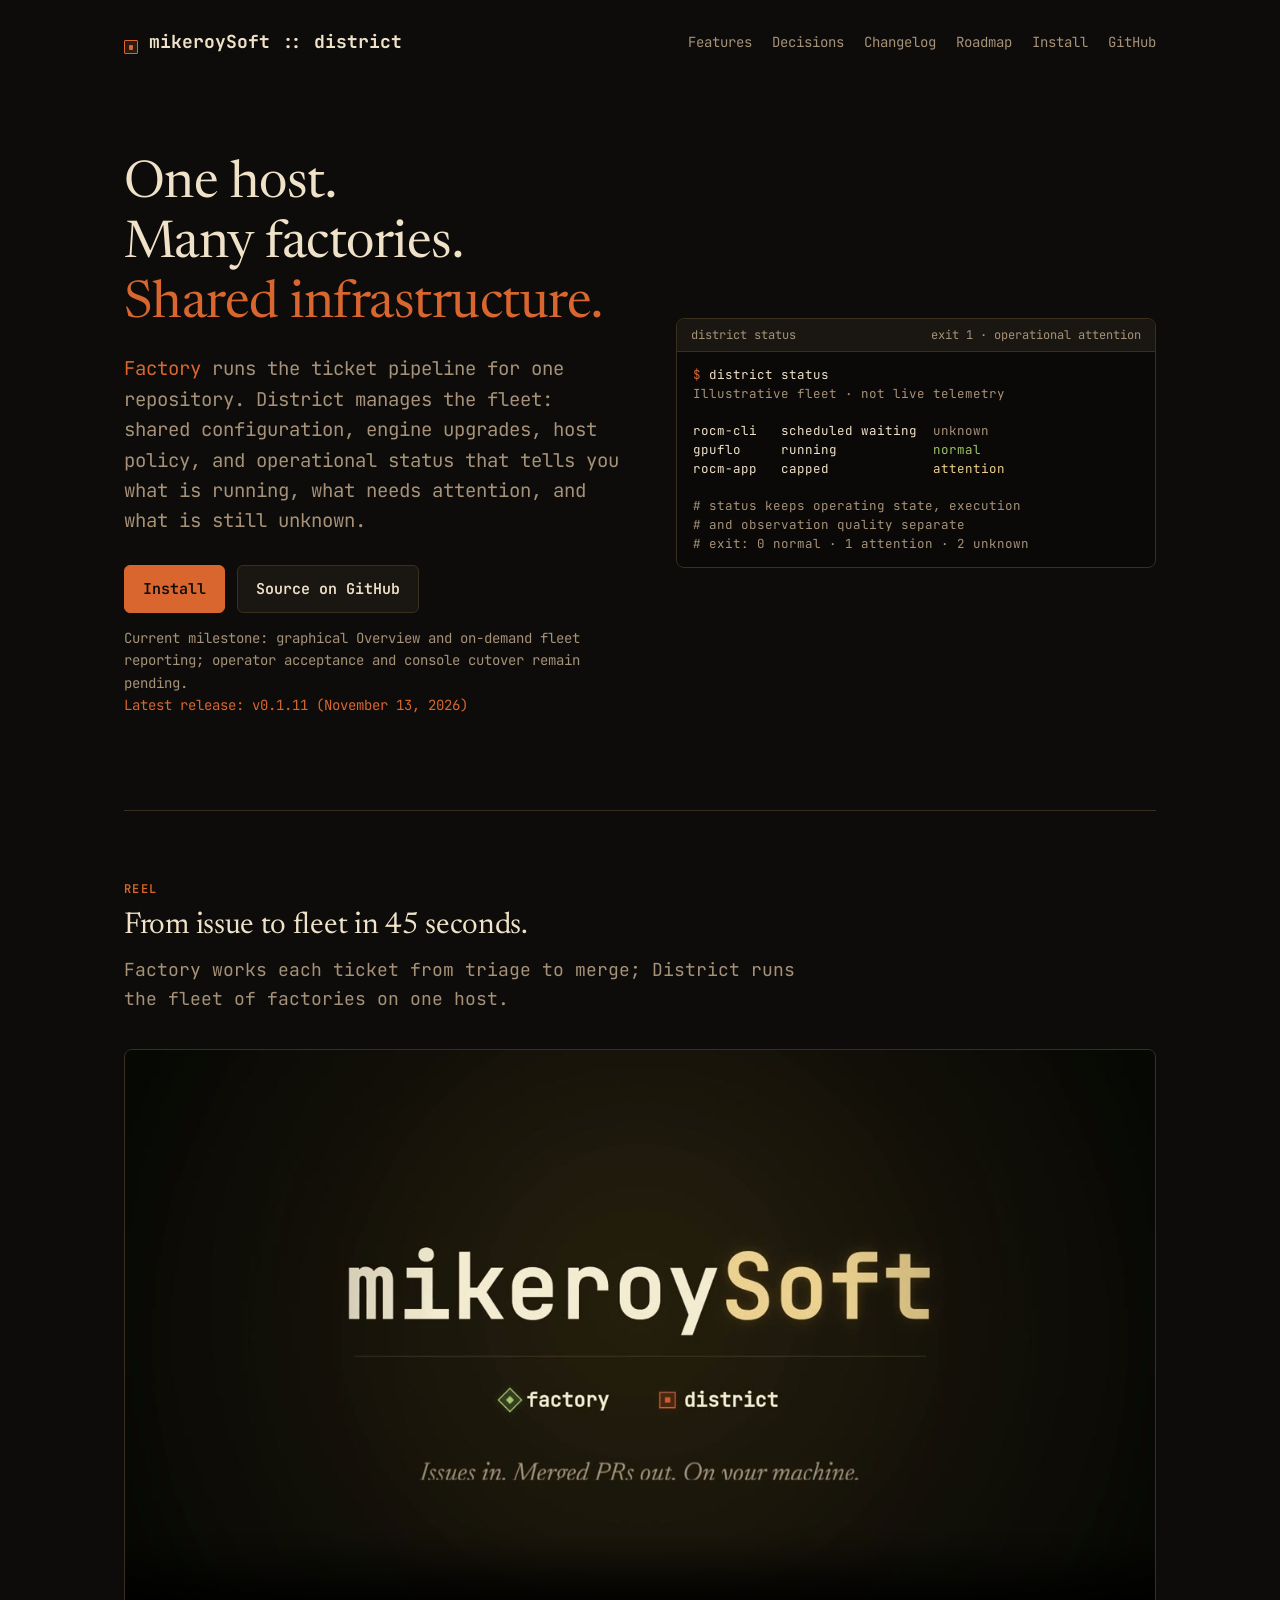
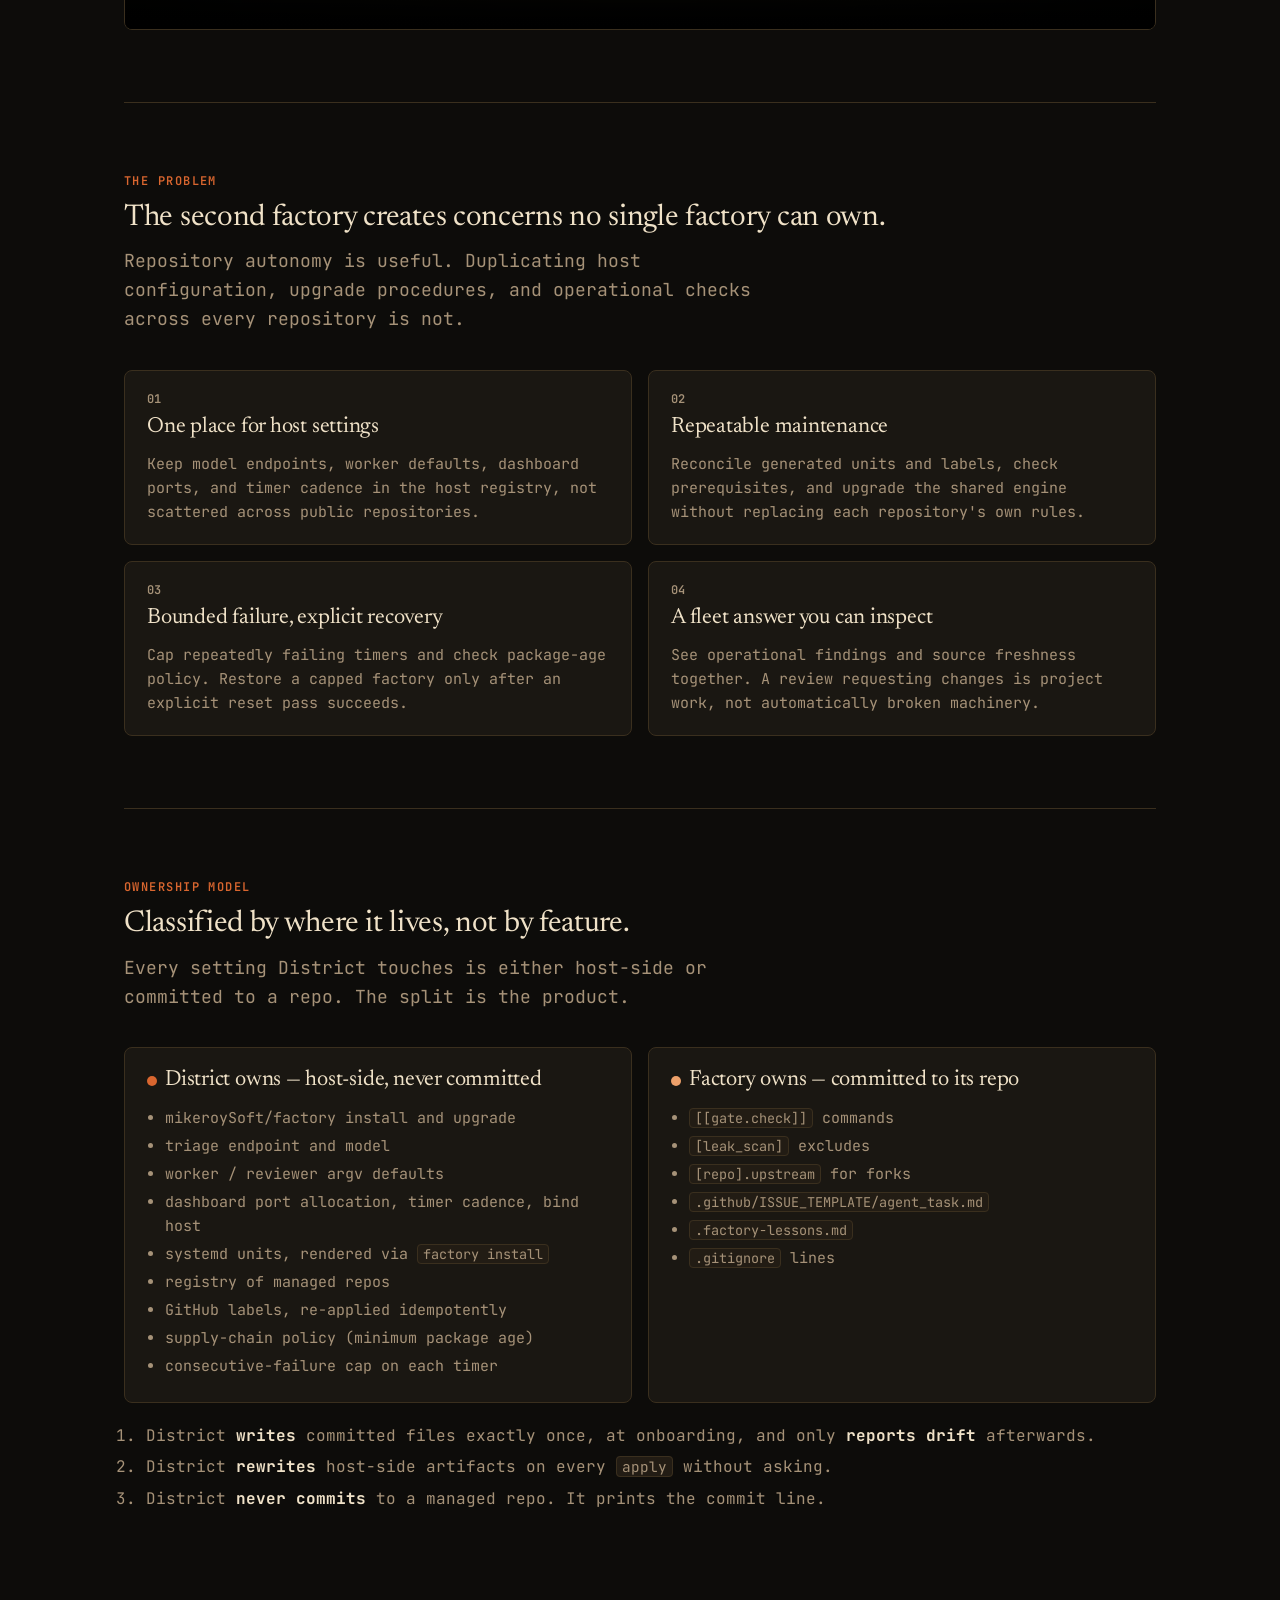
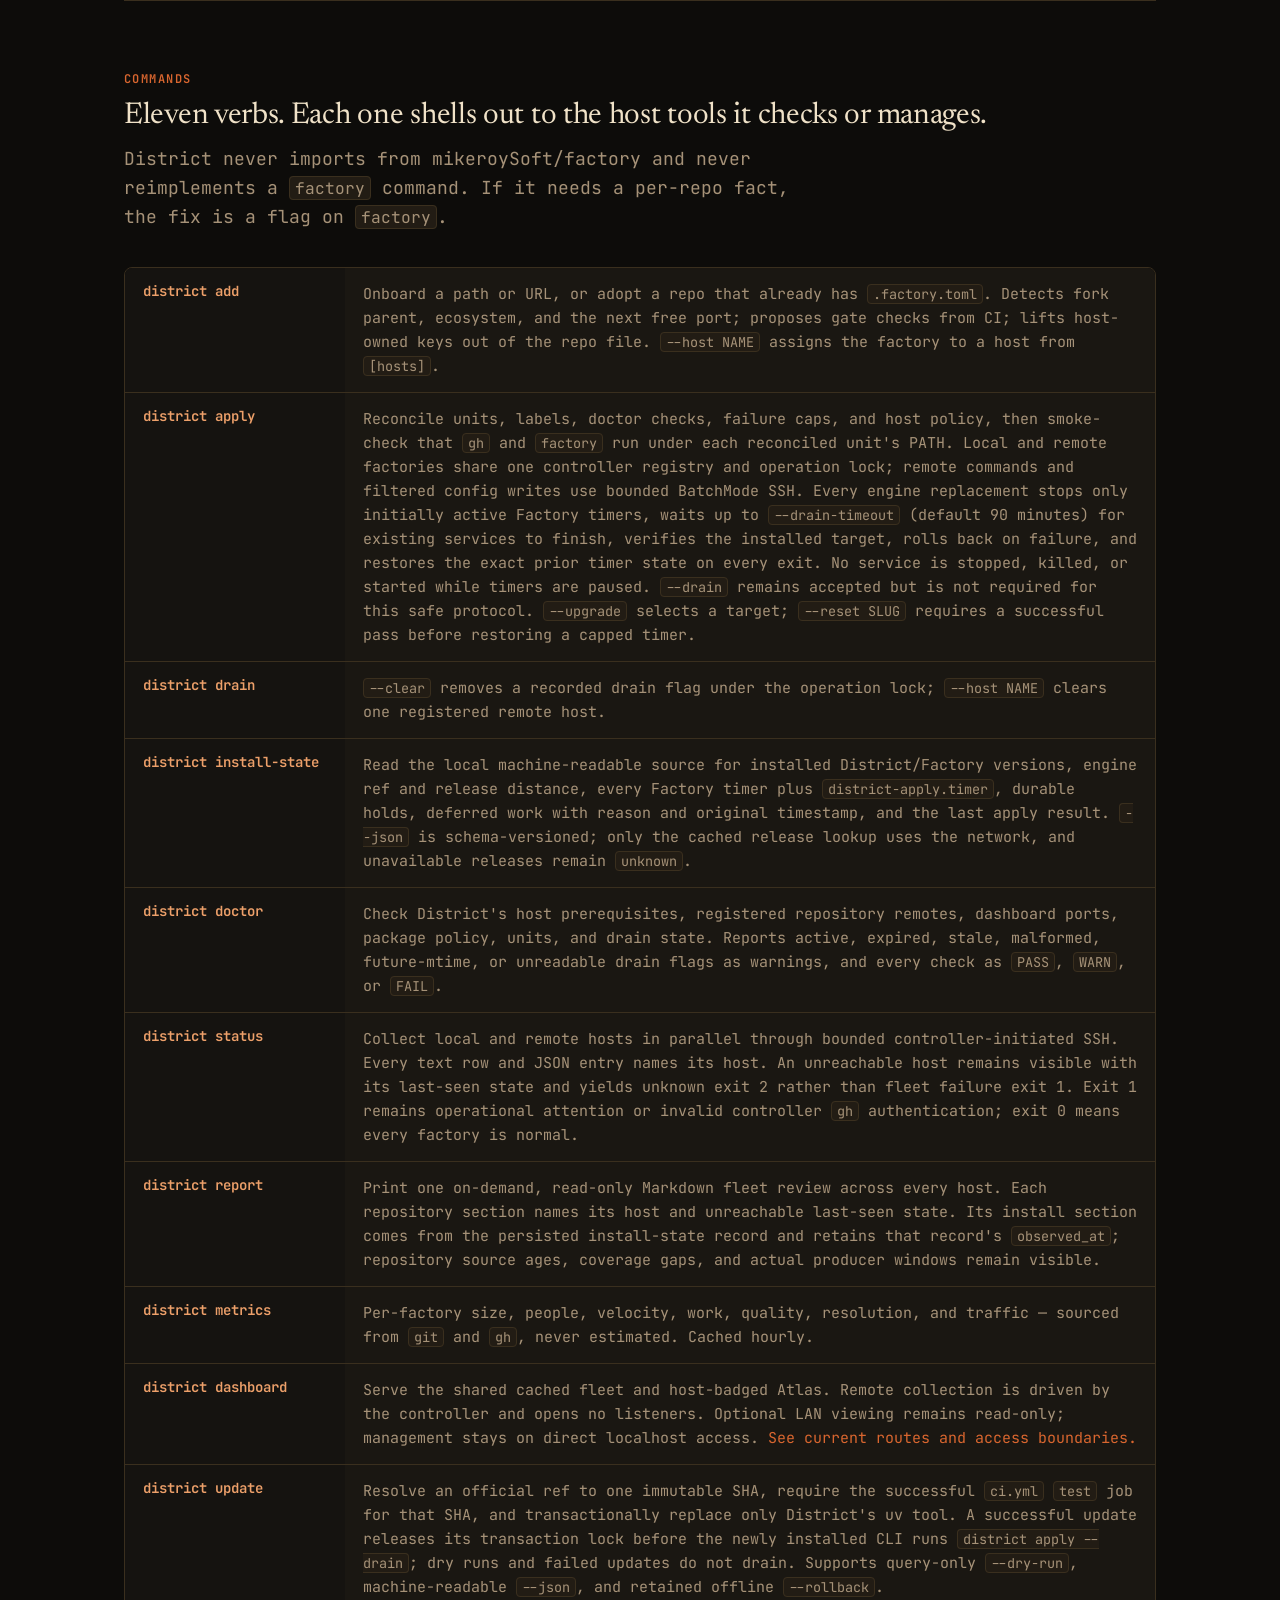
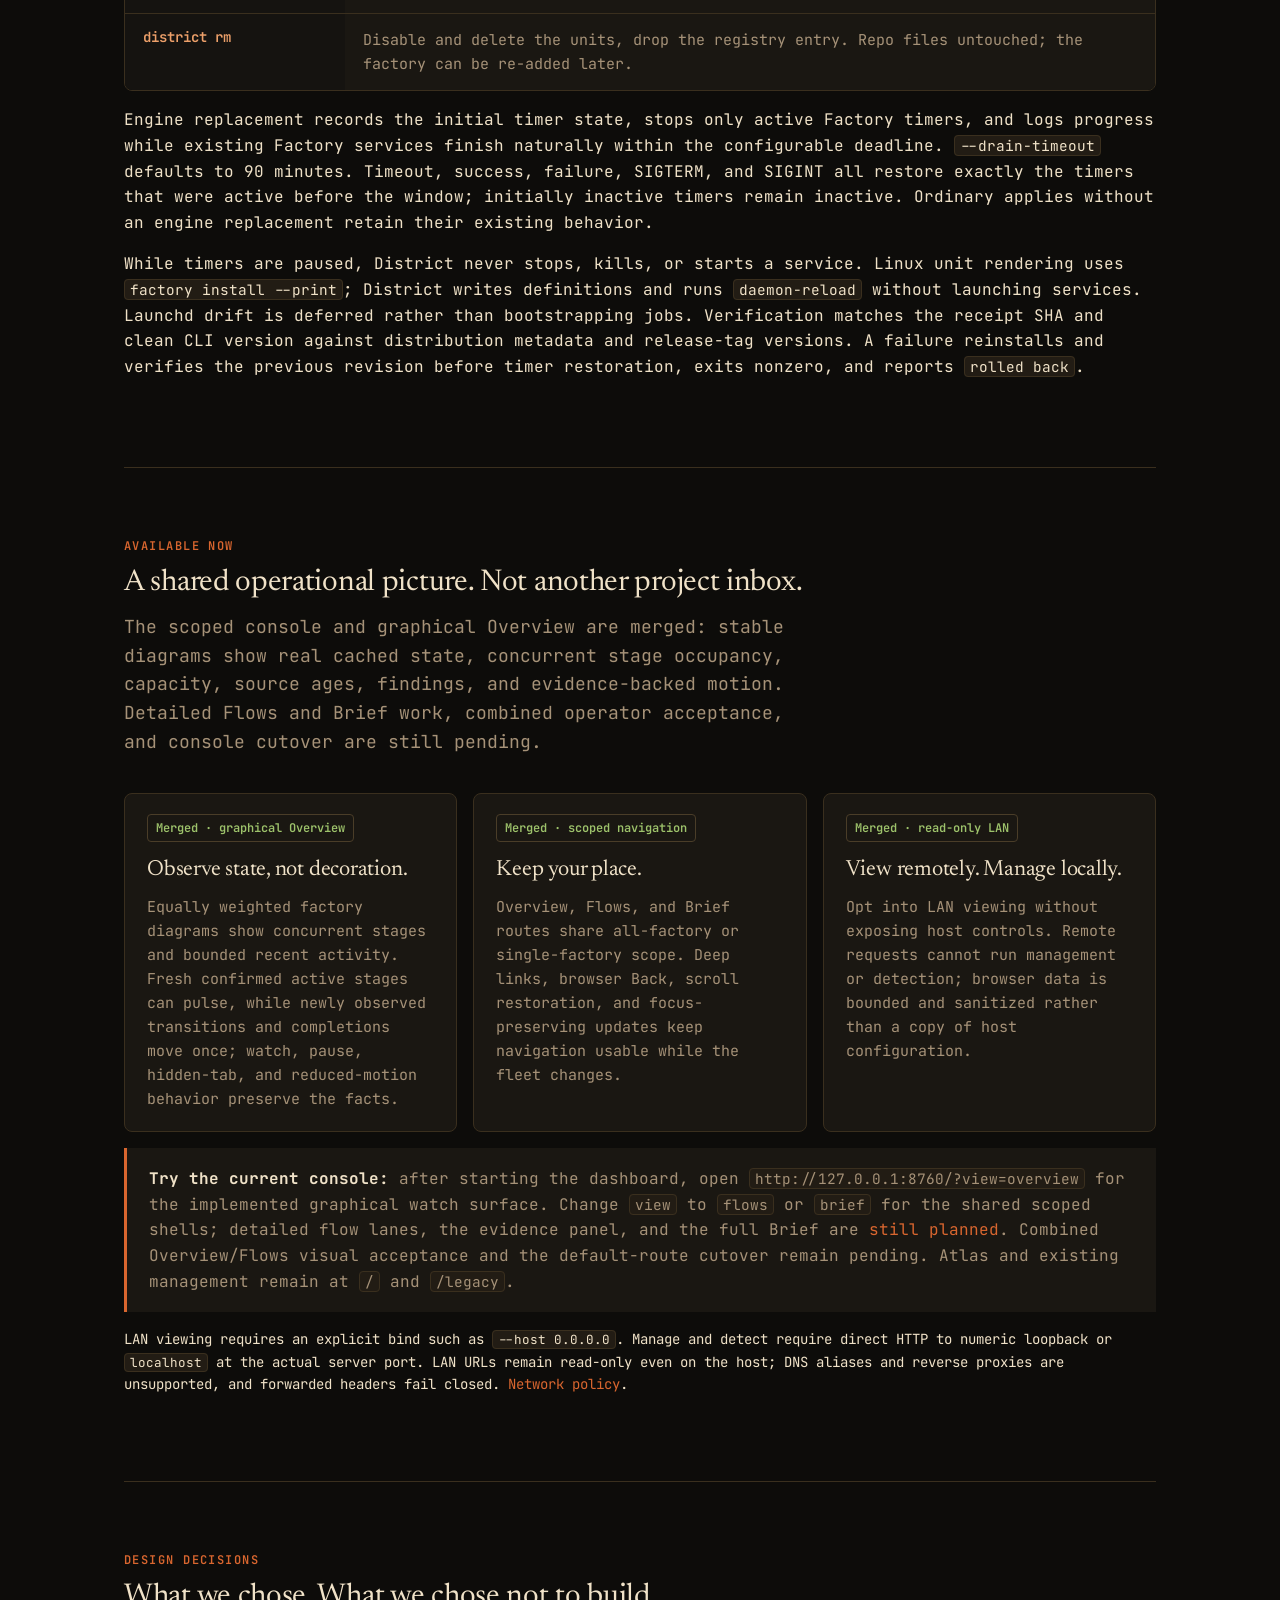
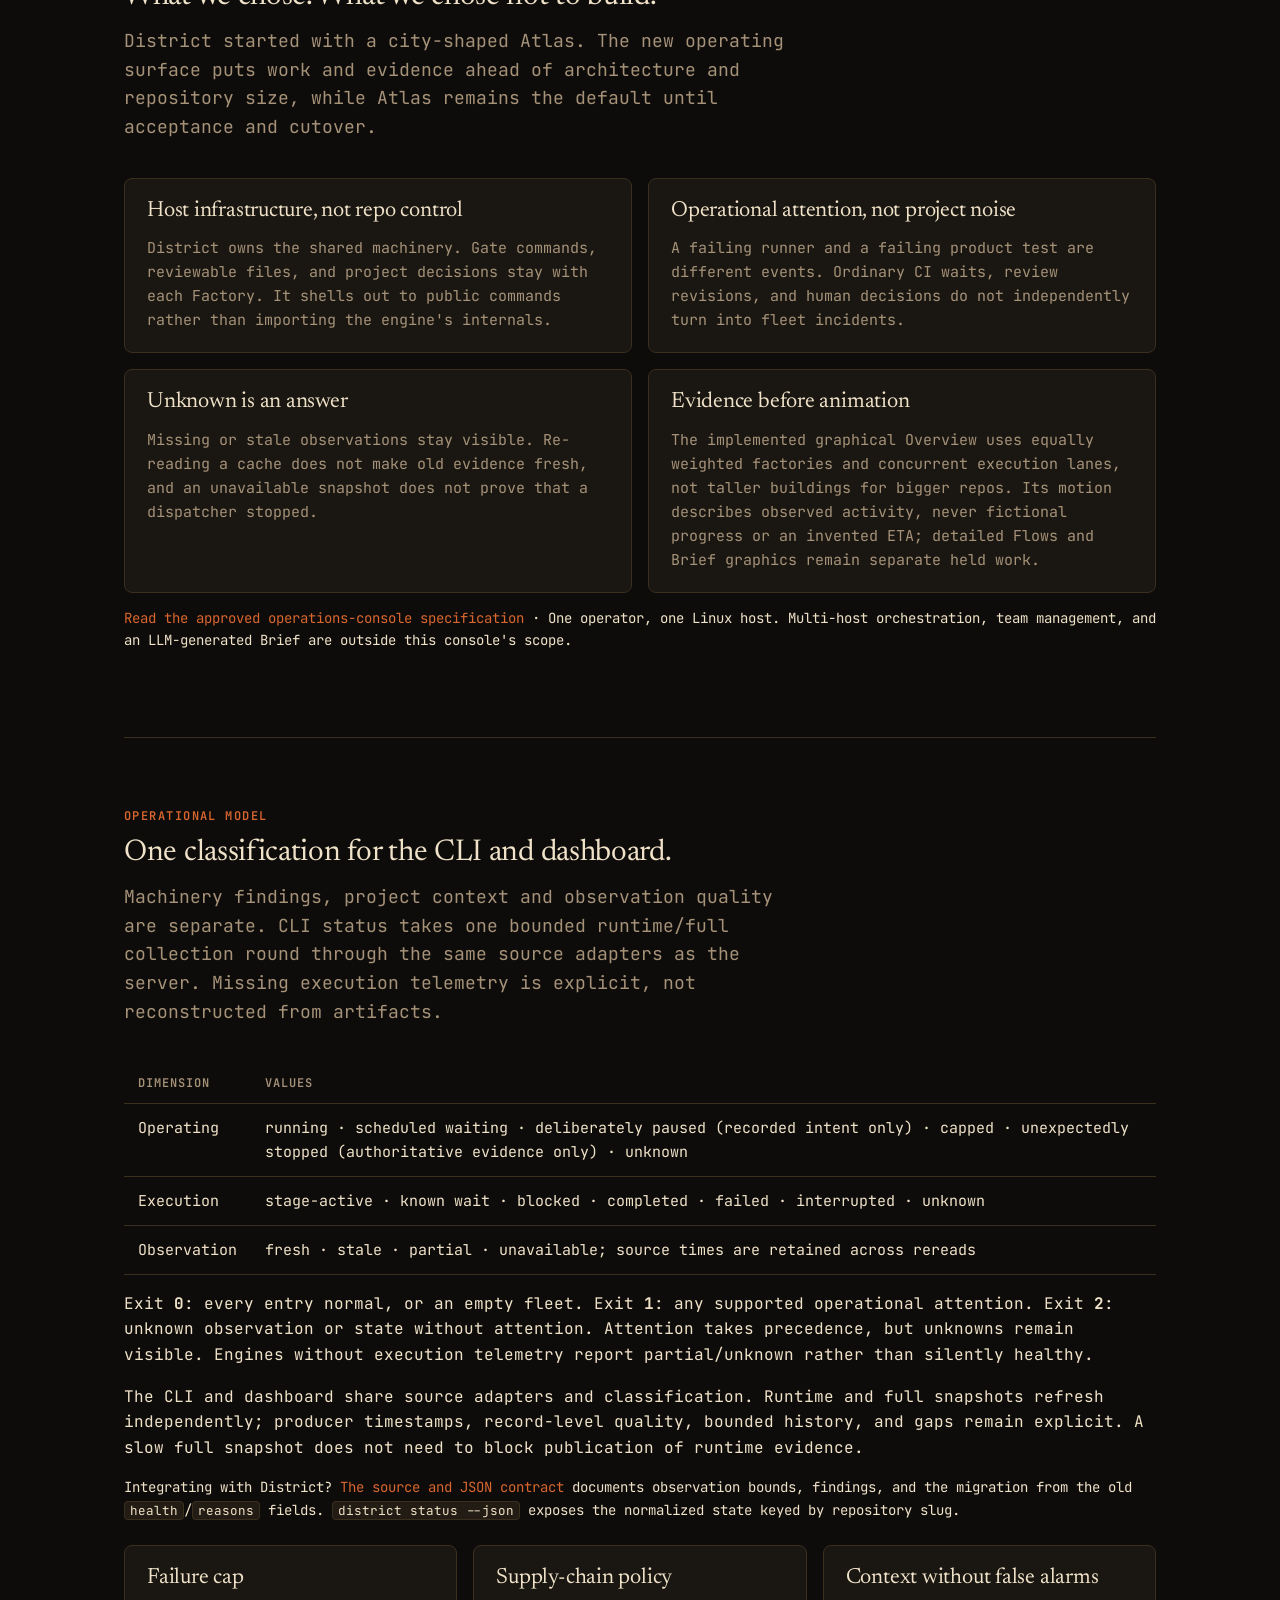
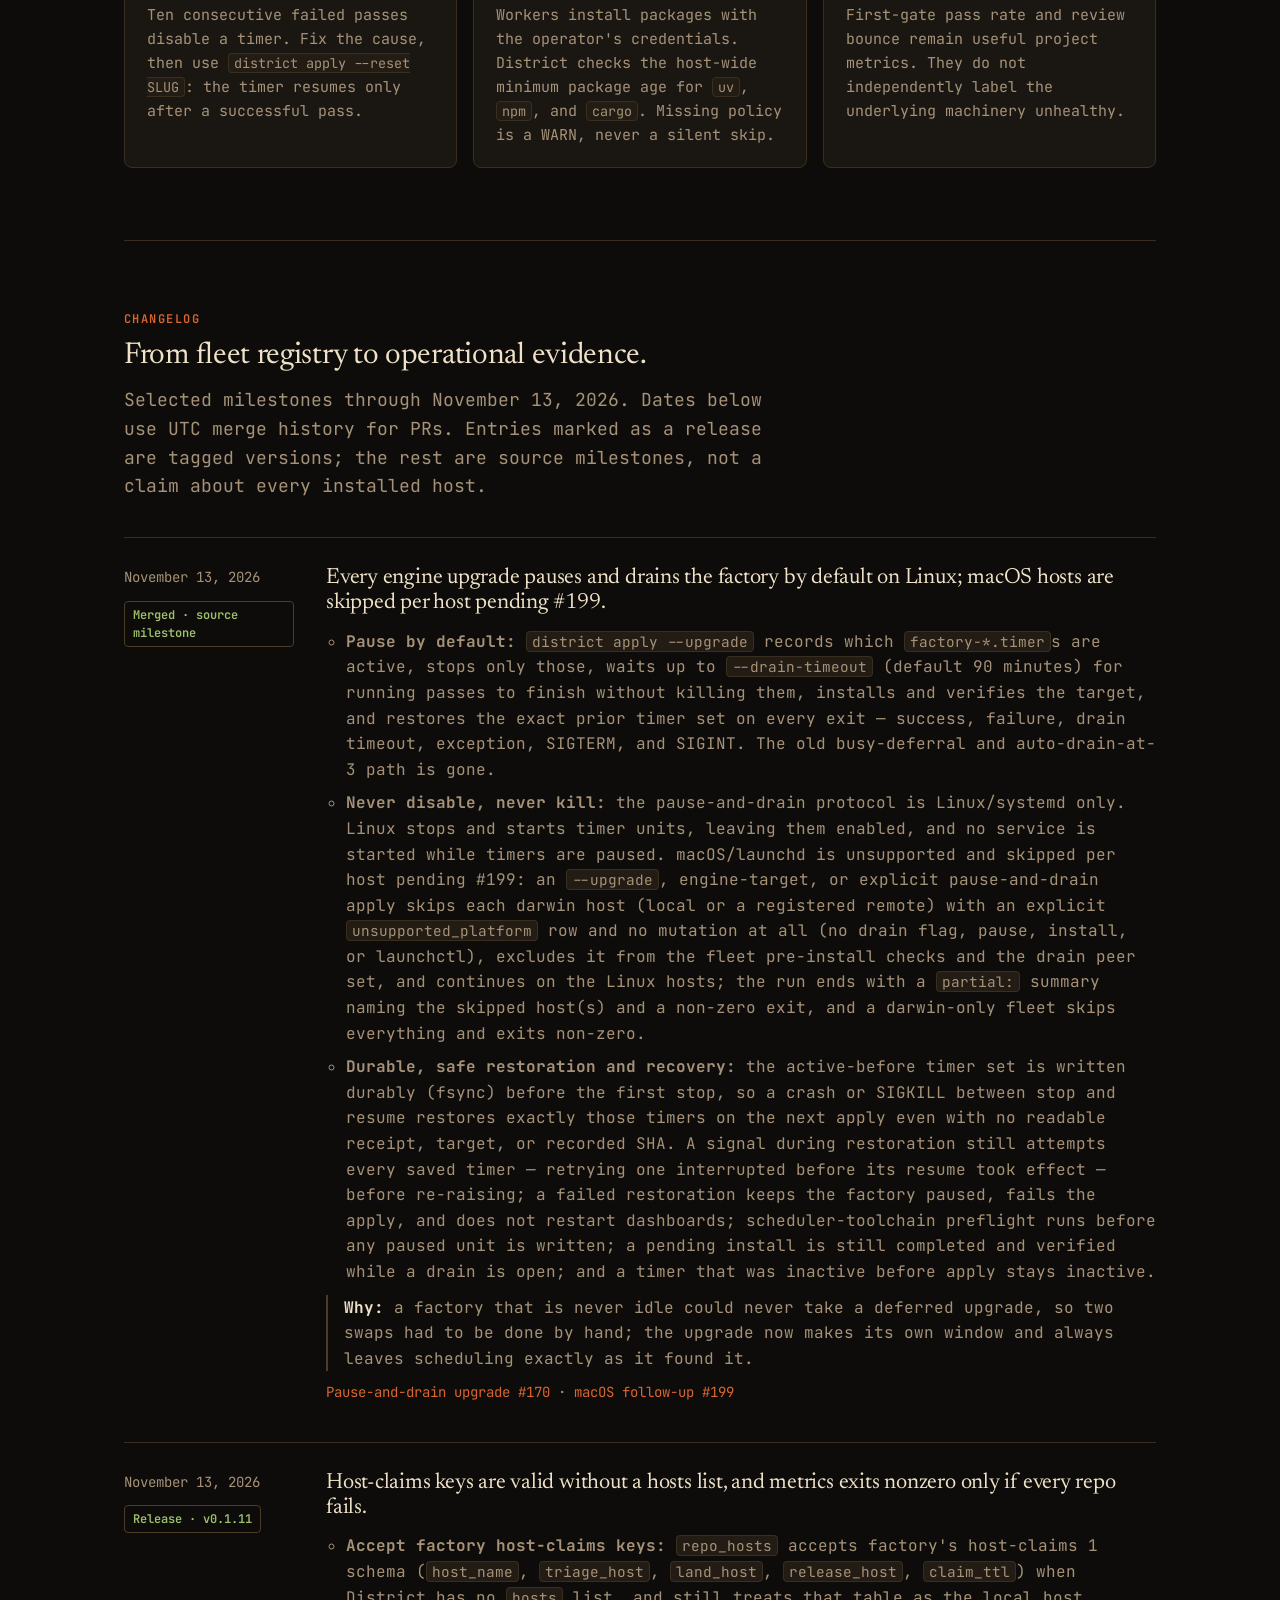
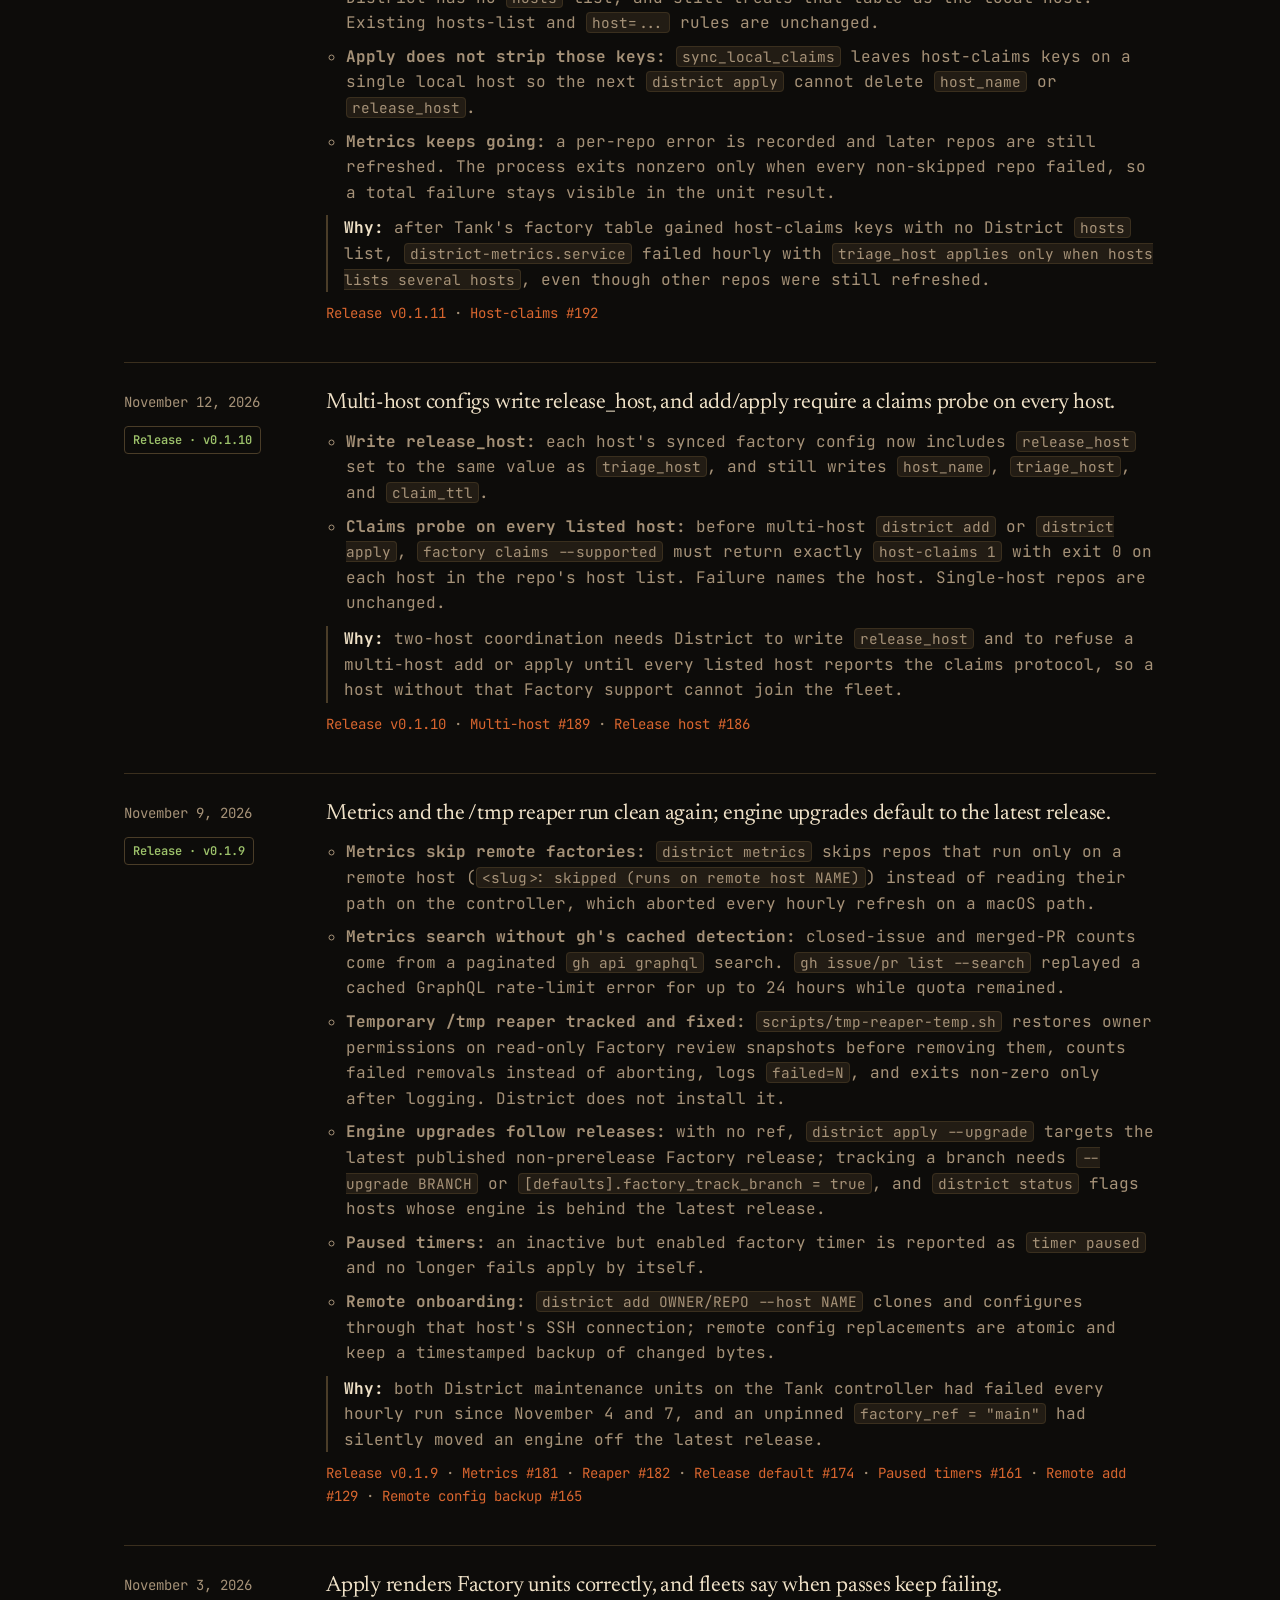
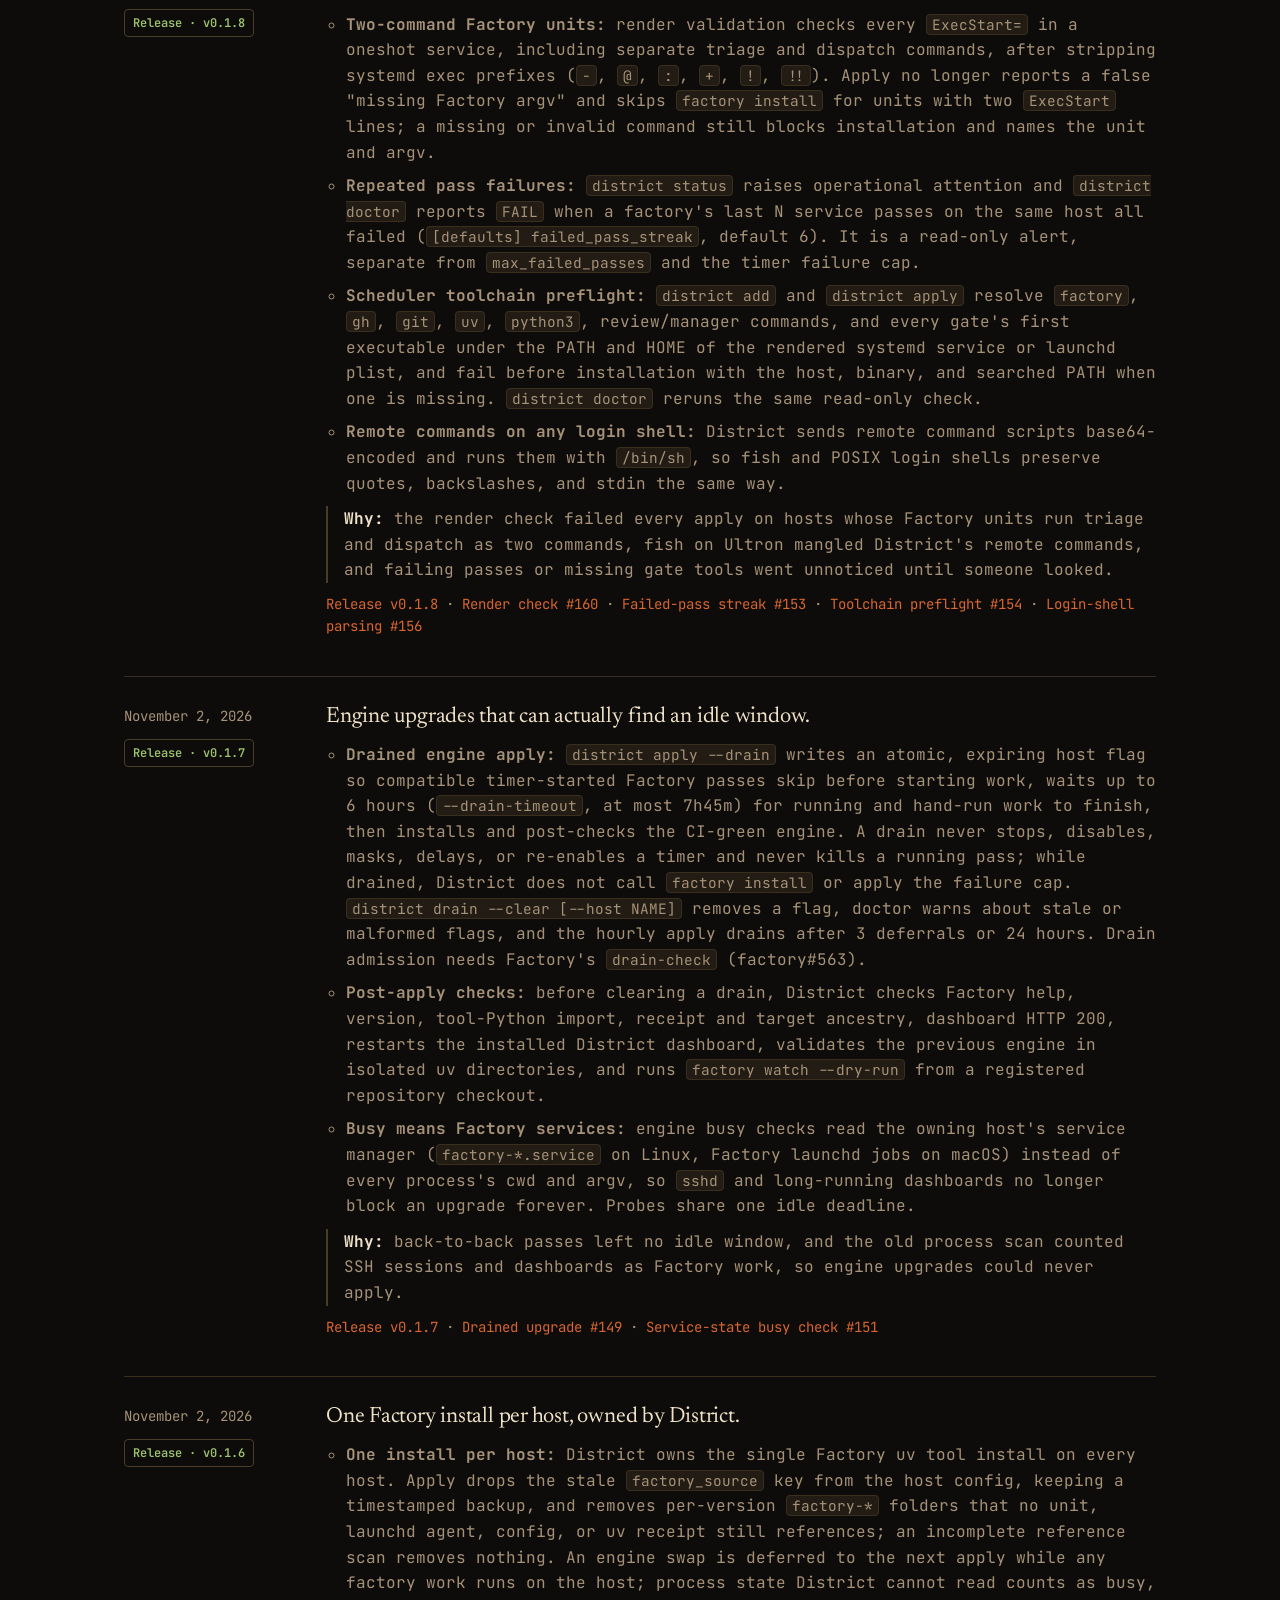
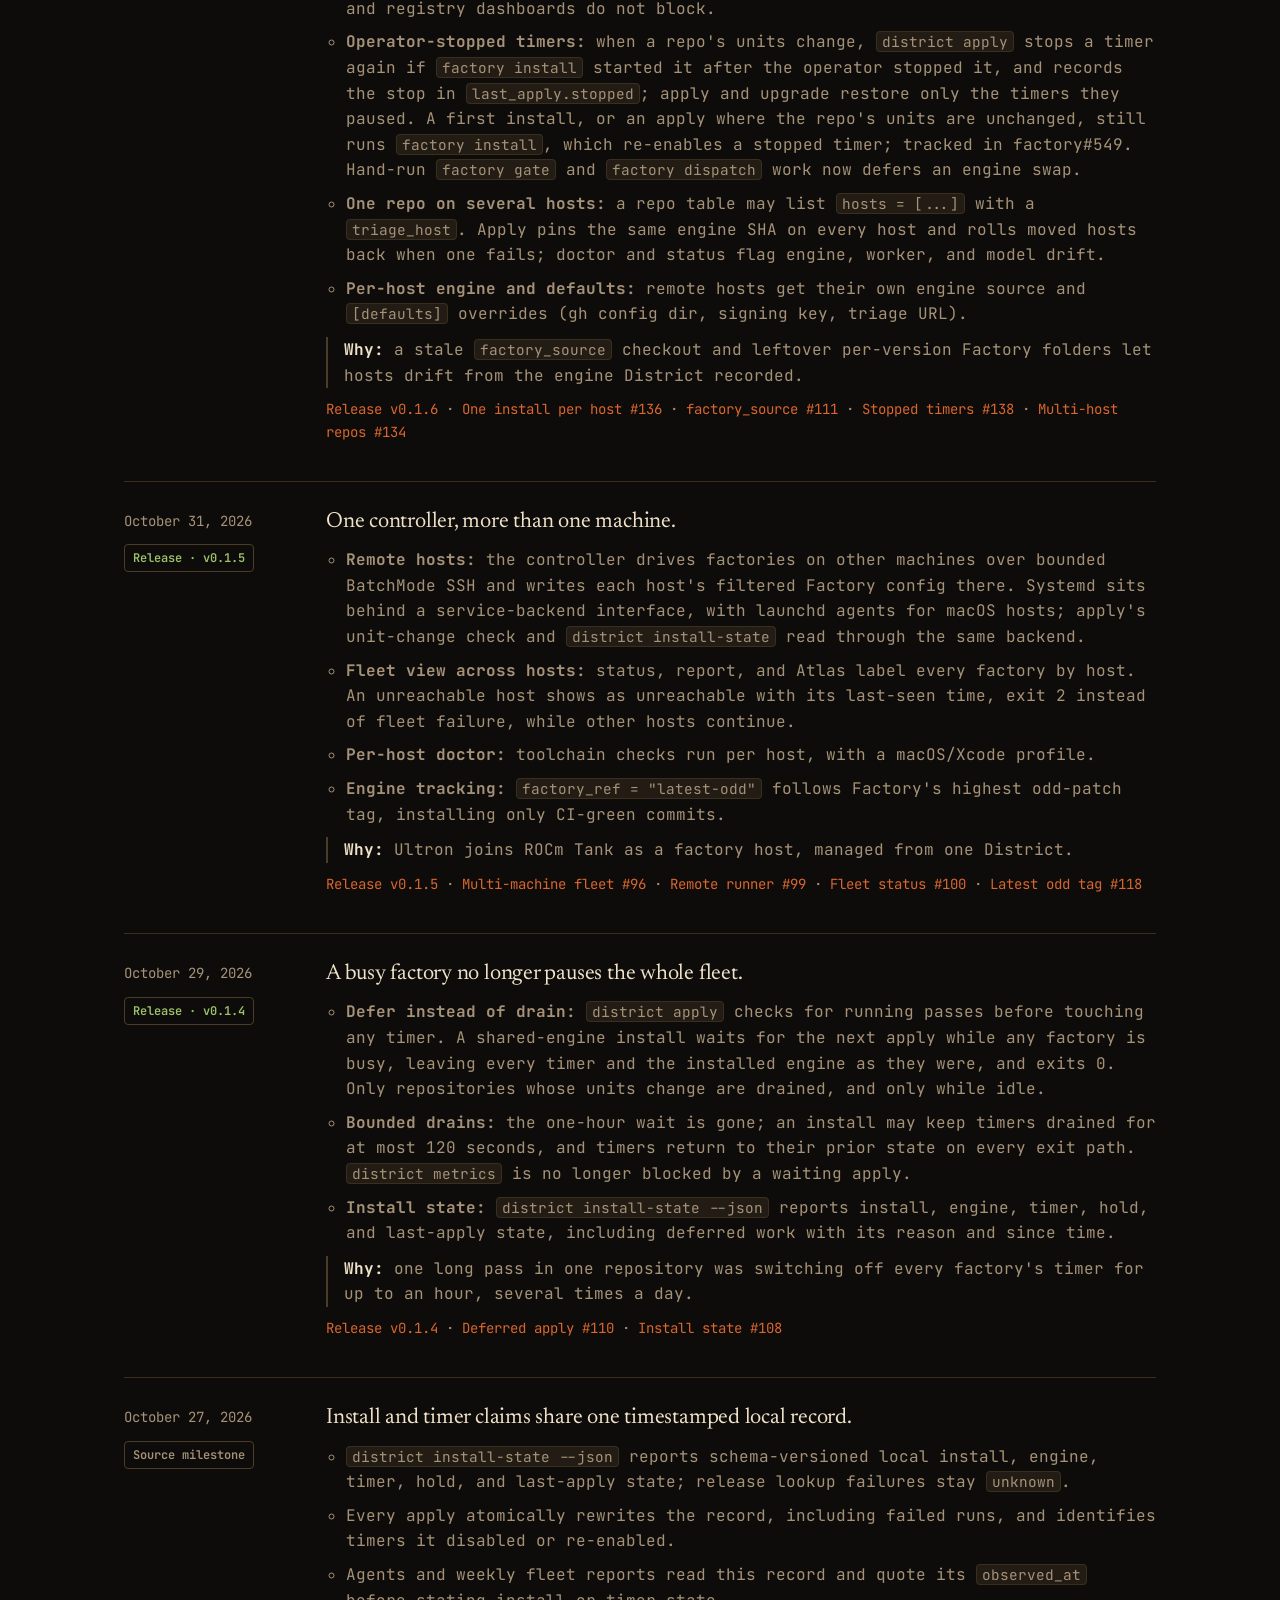
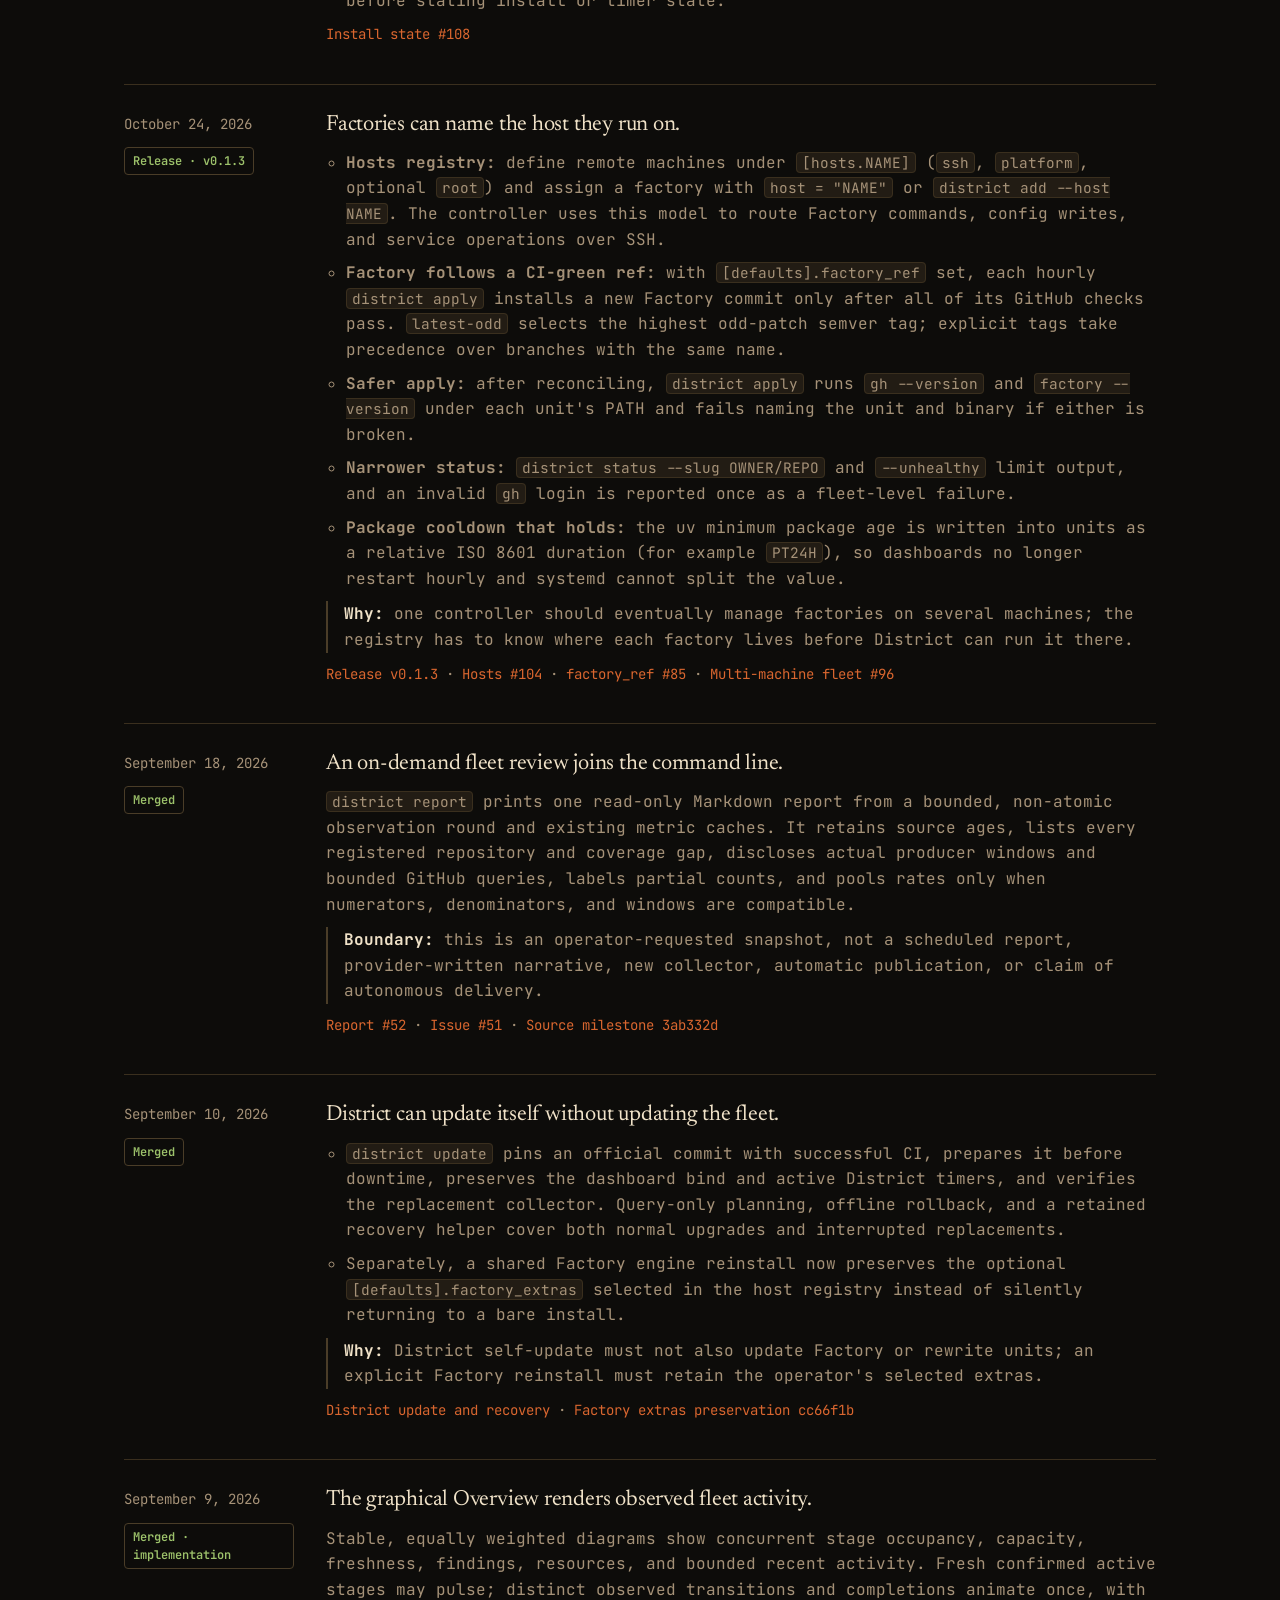
==== commit 8de1a014: "fix: skip macOS hosts per host and restore every paused timer from a durable set (#170) Change 1 — m" ====
--- a/docs/index.html
+++ b/docs/index.html
@@ -304,14 +304,14 @@
       <li>
         <div><time datetime="2026-11-13">November 13, 2026</time><span class="status shipped">Merged · source milestone</span></div>
         <div>
-          <h3>Every engine upgrade pauses and drains the factory by default, on Linux and macOS.</h3>
+          <h3>Every engine upgrade pauses and drains the factory by default on Linux; macOS hosts are skipped per host pending #199.</h3>
           <ul>
             <li><strong>Pause by default:</strong> <code>district apply --upgrade</code> records which <code>factory-*.timer</code>s are active, stops only those, waits up to <code>--drain-timeout</code> (default 90 minutes) for running passes to finish without killing them, installs and verifies the target, and restores the exact prior timer set on every exit — success, failure, drain timeout, exception, SIGTERM, and SIGINT. The old busy-deferral and auto-drain-at-3 path is gone.</li>
-            <li><strong>Never disable, never kill:</strong> Linux stops and starts timer units, leaving them enabled; macOS unloads an idle launchd agent without <code>launchctl disable</code>, and while a pass is in flight it relies on the District drain flag the scheduled pass consults so the running pass is never killed. No service is started while timers are paused.</li>
-            <li><strong>Safe restoration and recovery:</strong> a signal during timer restoration still attempts every saved timer before re-raising; a failed restoration keeps the factory paused, fails the apply, and does not restart dashboards; scheduler-toolchain preflight runs before any paused unit is written; a pending install is still completed and verified while a drain is open; and a timer that was inactive before apply stays inactive.</li>
+            <li><strong>Never disable, never kill:</strong> the pause-and-drain protocol is Linux/systemd only. Linux stops and starts timer units, leaving them enabled, and no service is started while timers are paused. macOS/launchd is unsupported and skipped per host pending #199: an <code>--upgrade</code>, engine-target, or explicit pause-and-drain apply skips each darwin host (local or a registered remote) with an explicit <code>unsupported_platform</code> row and no mutation at all (no drain flag, pause, install, or launchctl), excludes it from the fleet pre-install checks and the drain peer set, and continues on the Linux hosts; the run ends with a <code>partial:</code> summary naming the skipped host(s) and a non-zero exit, and a darwin-only fleet skips everything and exits non-zero.</li>
+            <li><strong>Durable, safe restoration and recovery:</strong> the active-before timer set is written durably (fsync) before the first stop, so a crash or SIGKILL between stop and resume restores exactly those timers on the next apply even with no readable receipt, target, or recorded SHA. A signal during restoration still attempts every saved timer — retrying one interrupted before its resume took effect — before re-raising; a failed restoration keeps the factory paused, fails the apply, and does not restart dashboards; scheduler-toolchain preflight runs before any paused unit is written; a pending install is still completed and verified while a drain is open; and a timer that was inactive before apply stays inactive.</li>
           </ul>
           <p class="decision"><strong>Why:</strong> a factory that is never idle could never take a deferred upgrade, so two swaps had to be done by hand; the upgrade now makes its own window and always leaves scheduling exactly as it found it.</p>
-          <p class="sources"><a href="https://github.com/mikeroySoft/district/issues/170">Pause-and-drain upgrade #170</a></p>
+          <p class="sources"><a href="https://github.com/mikeroySoft/district/issues/170">Pause-and-drain upgrade #170</a> · <a href="https://github.com/mikeroySoft/district/issues/199">macOS follow-up #199</a></p>
         </div>
       </li>
       <li>
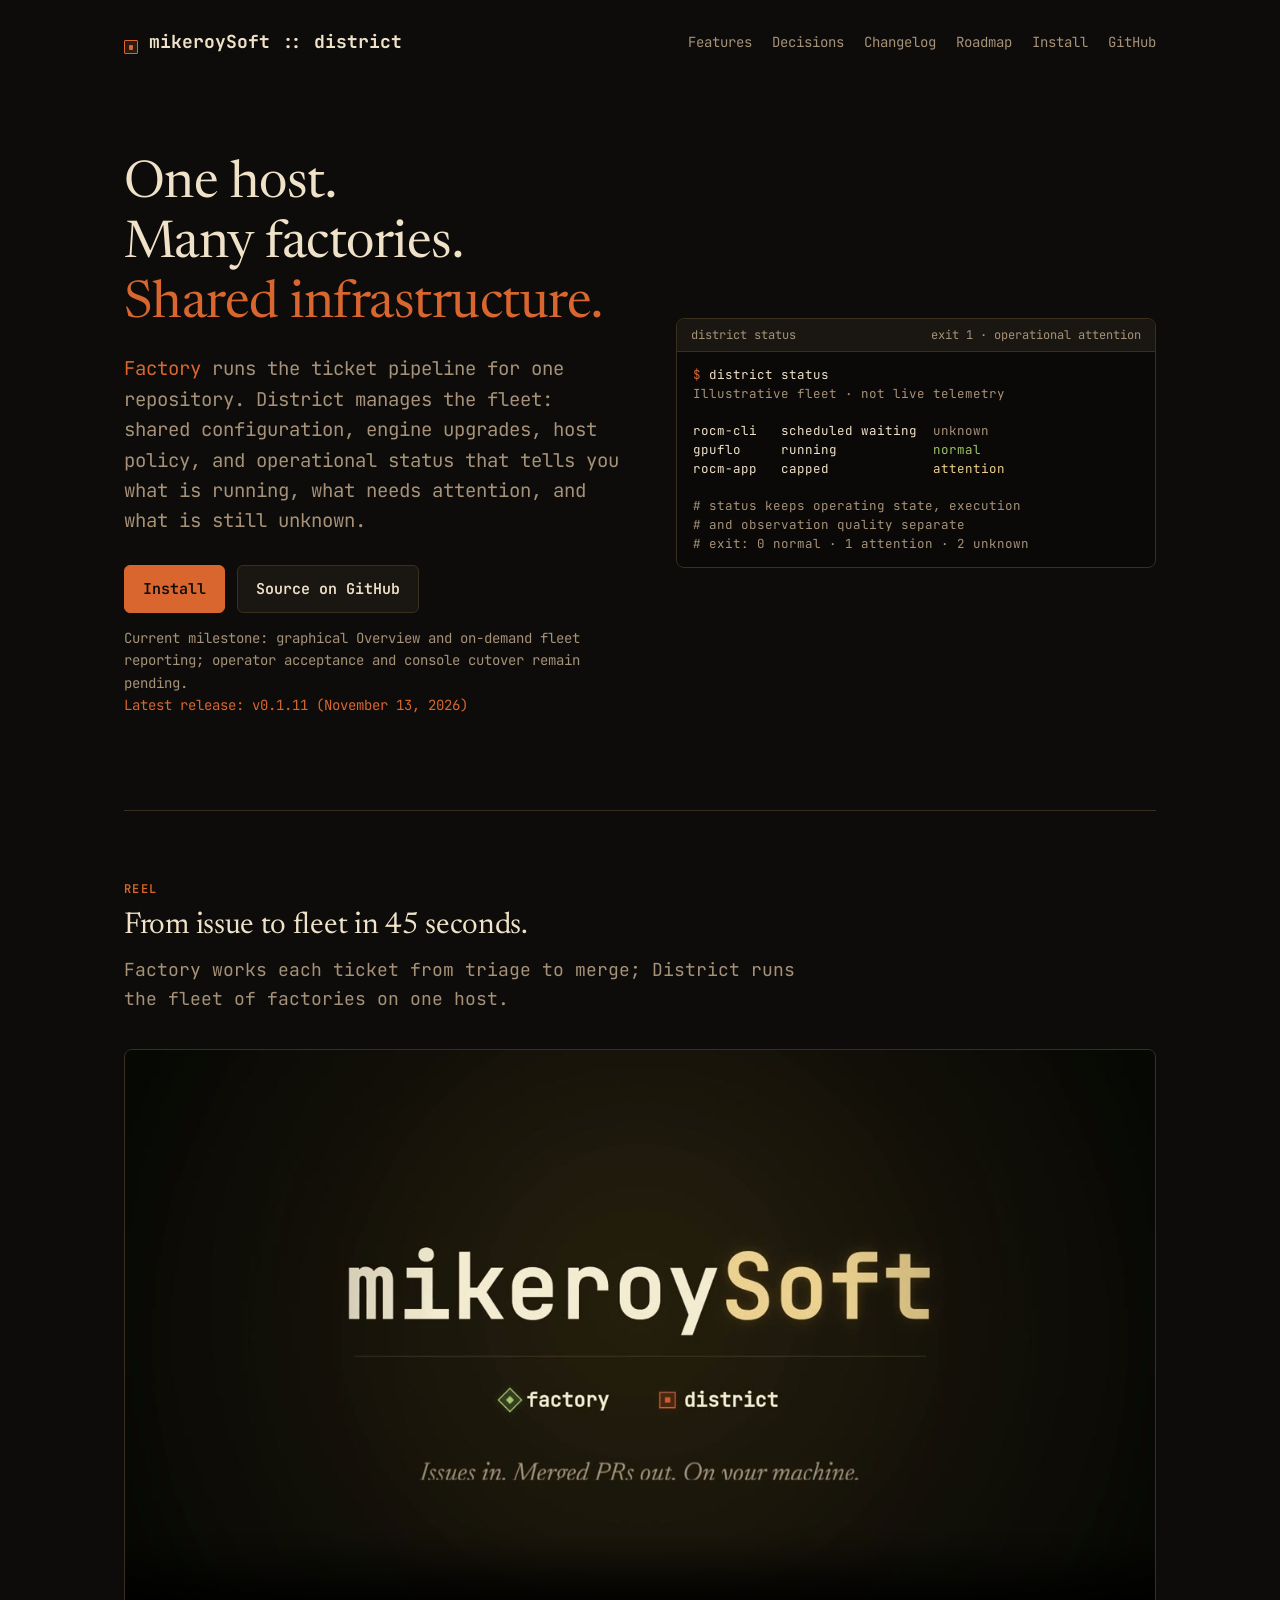
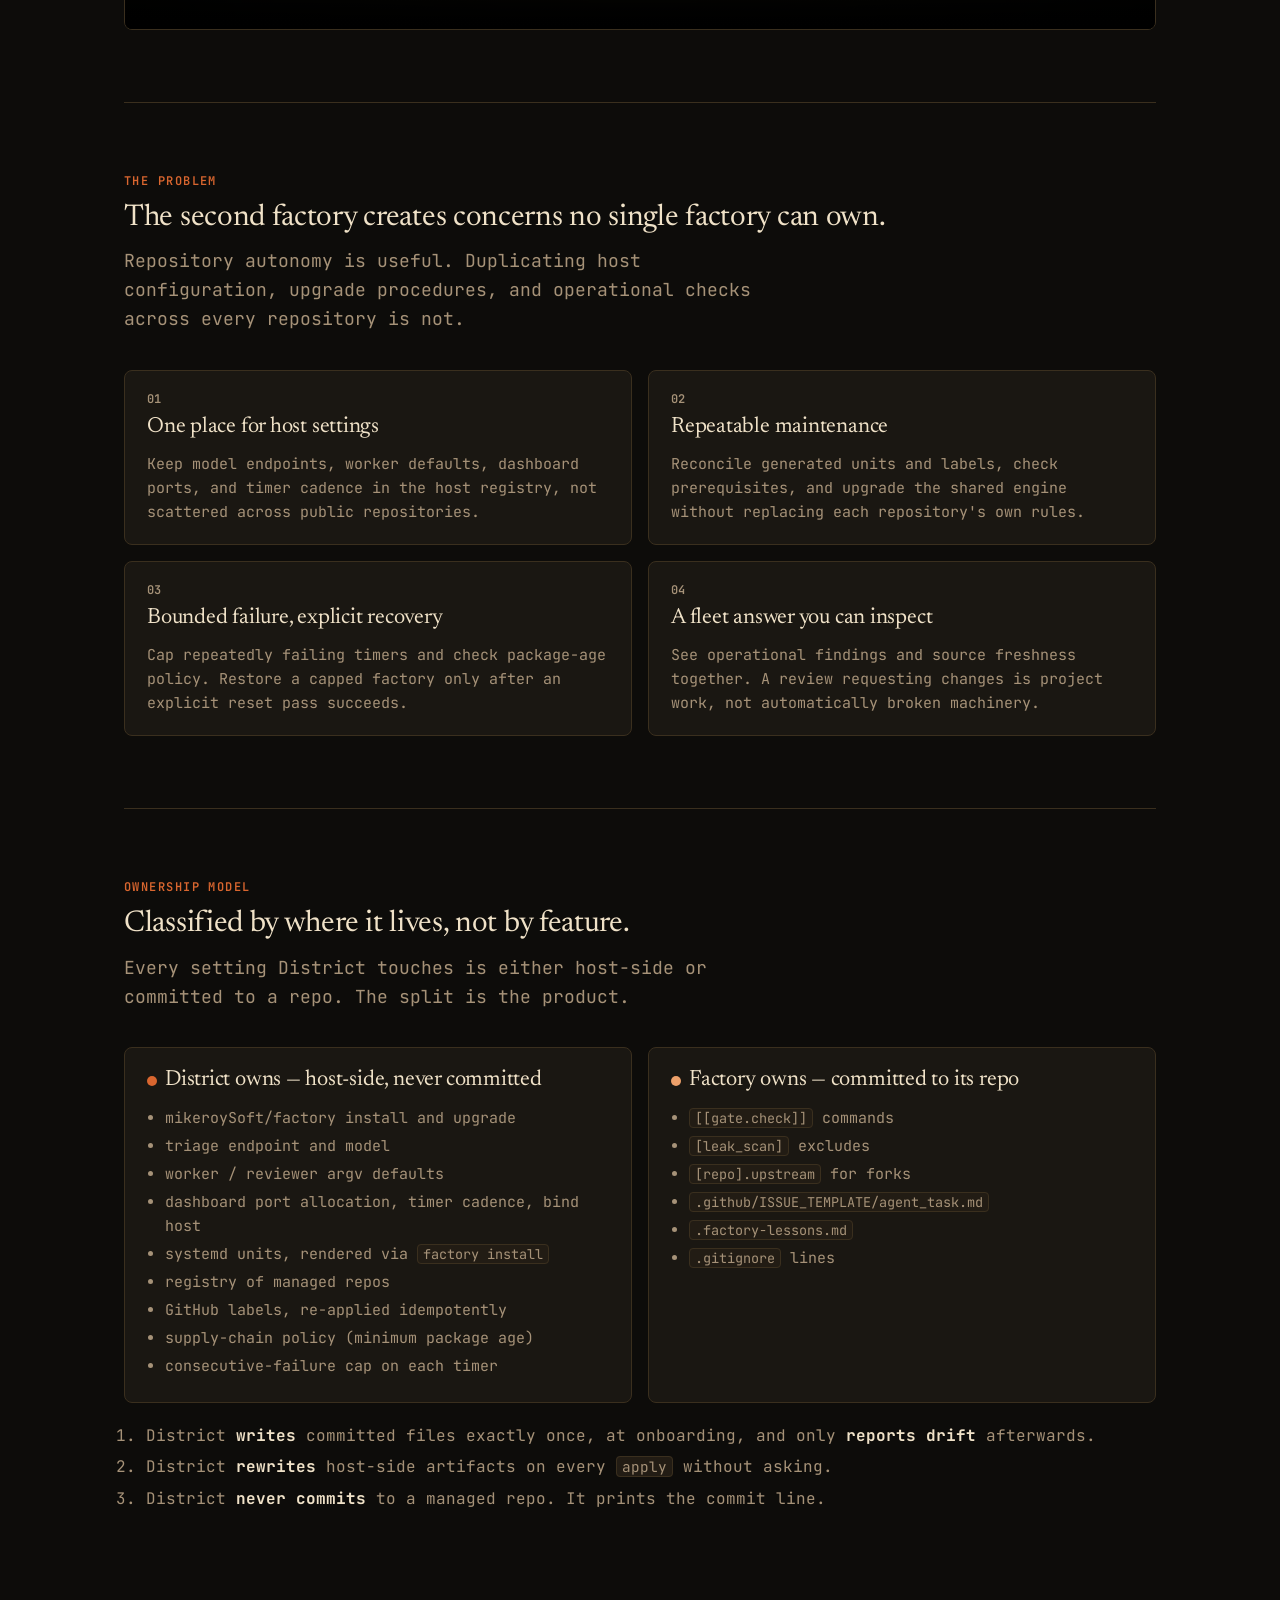
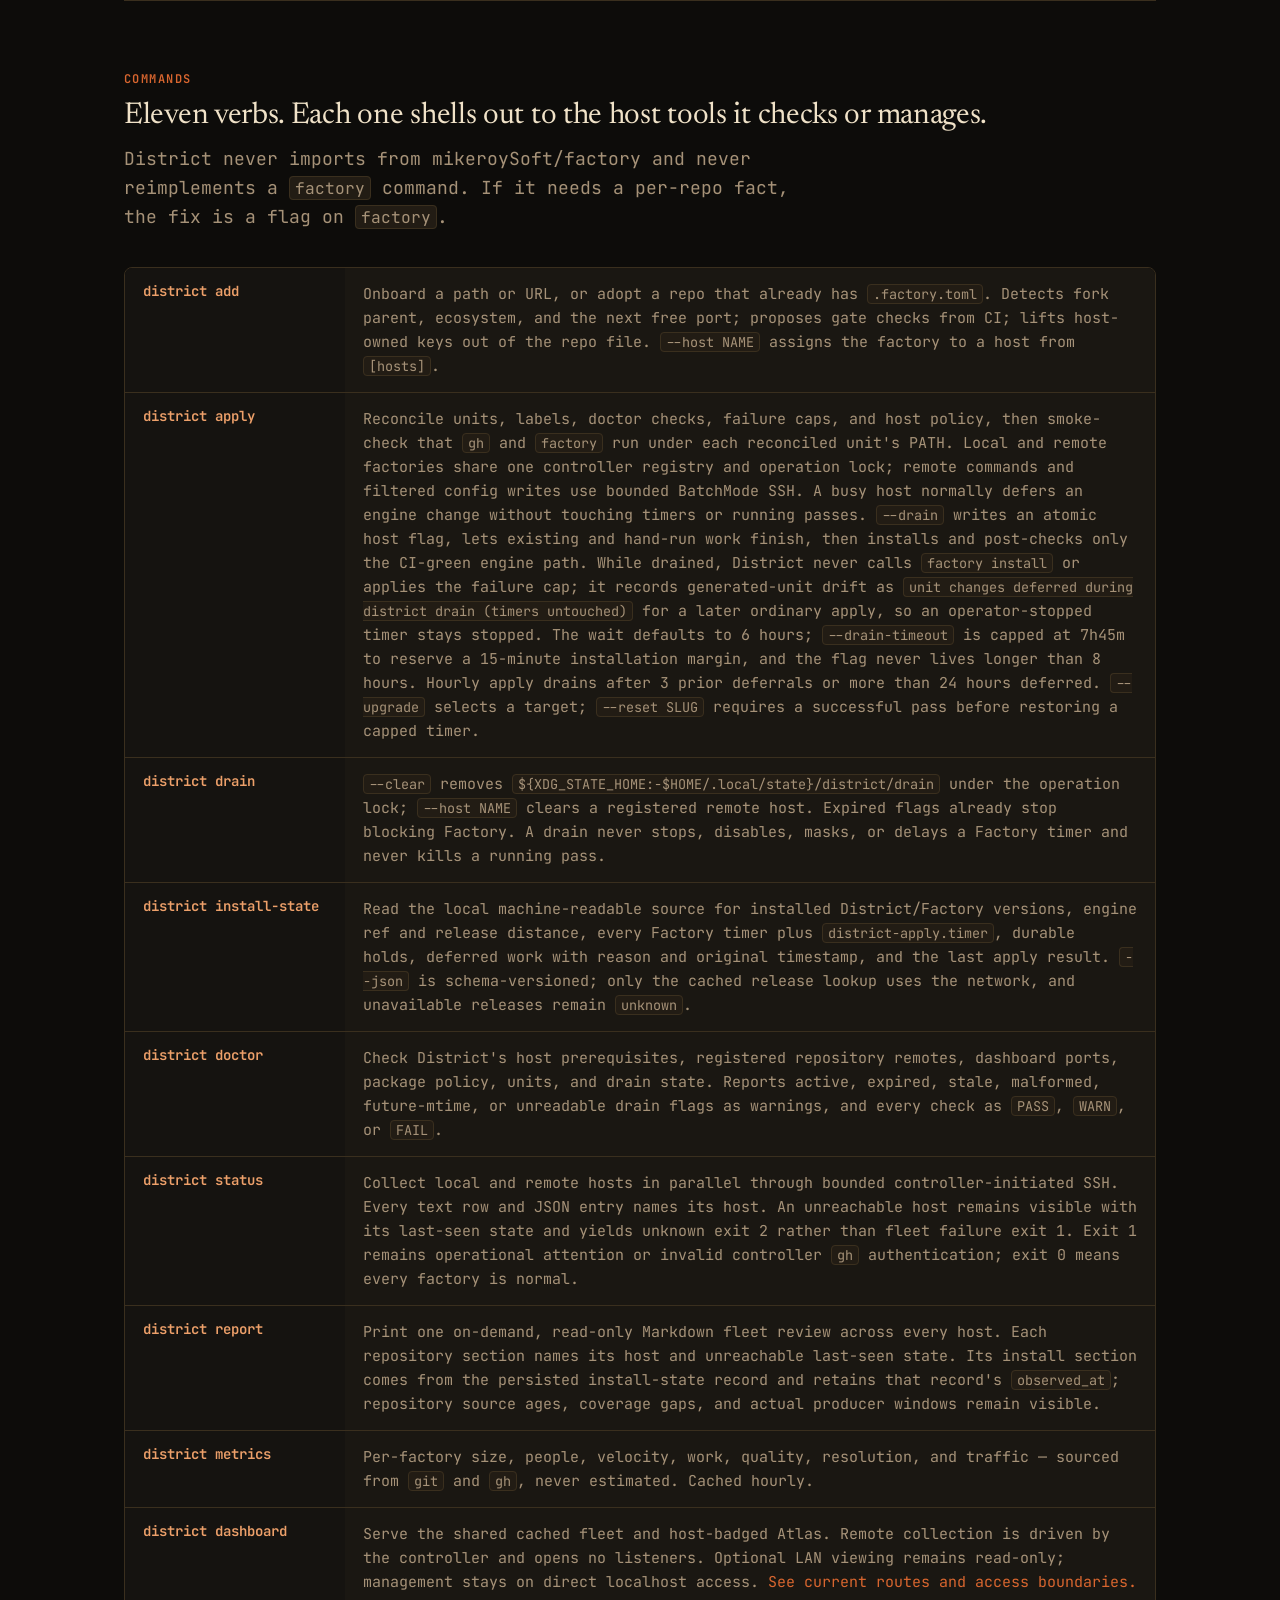
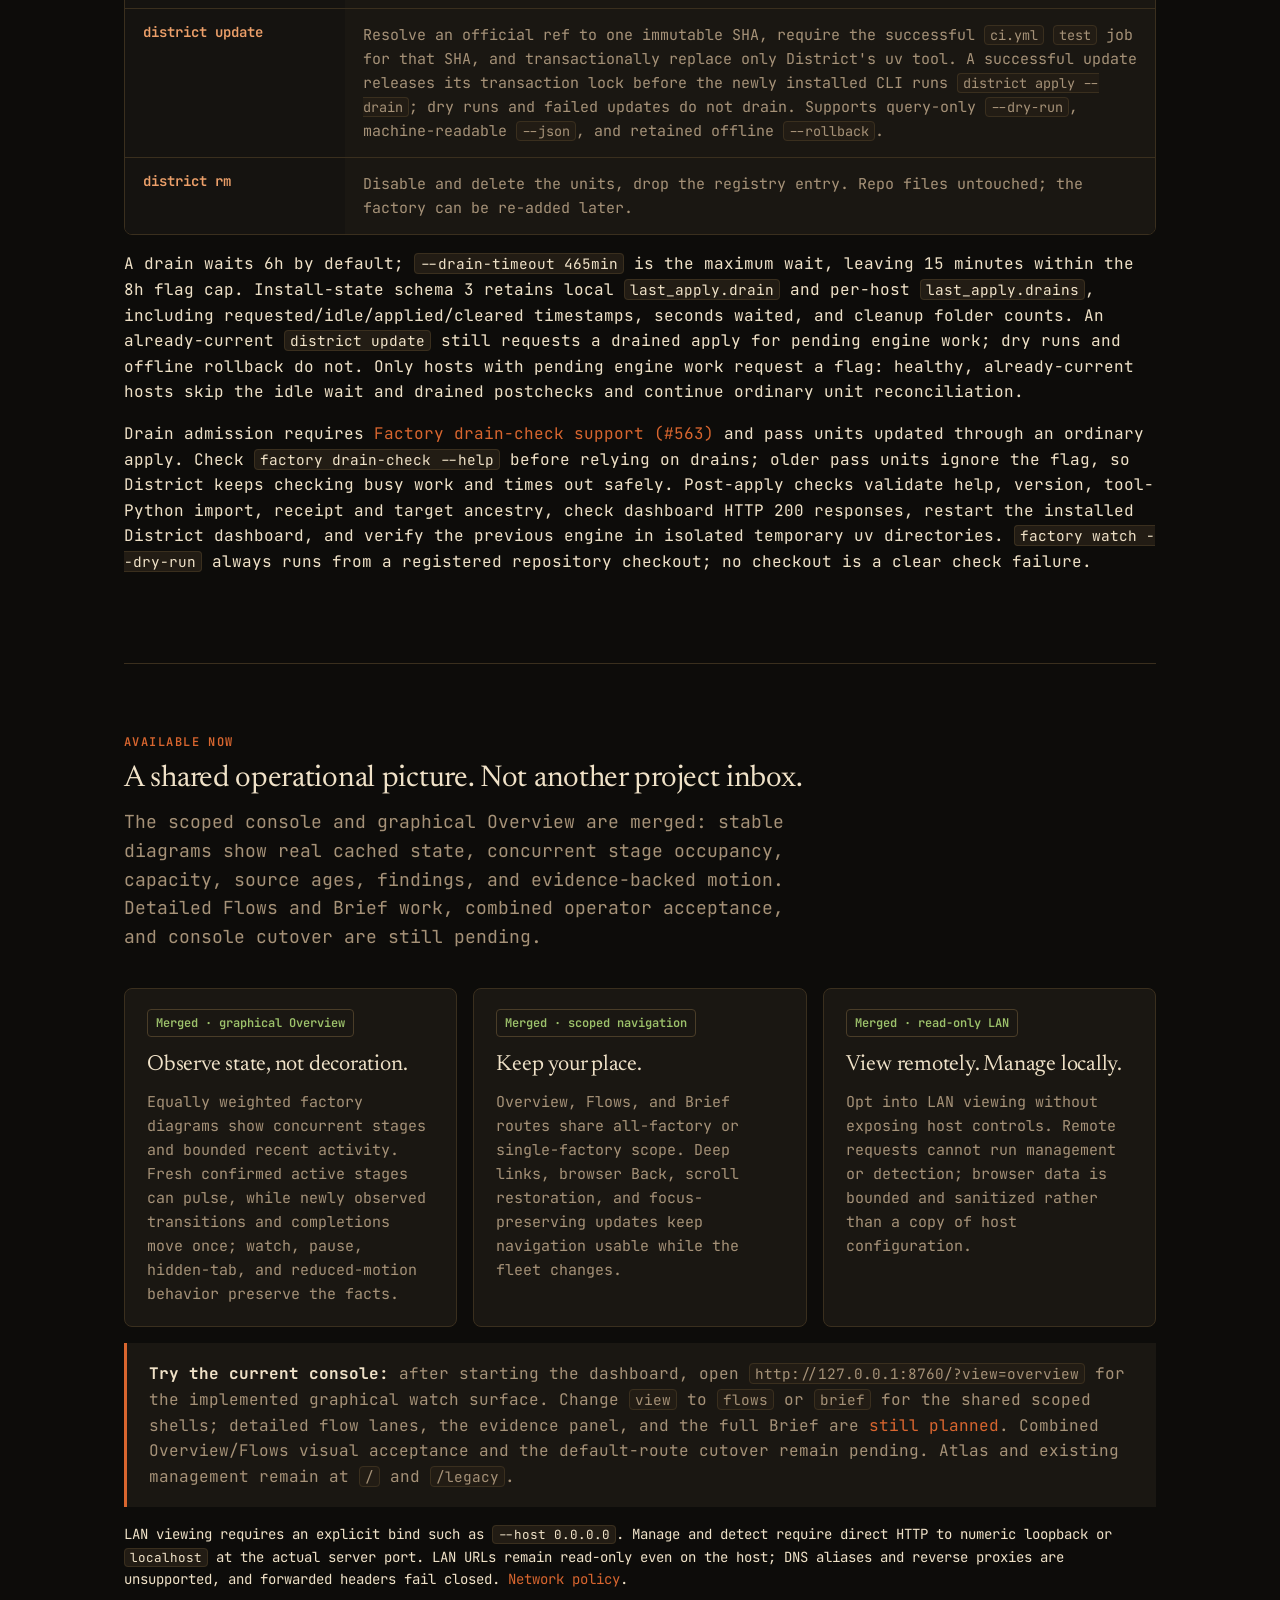
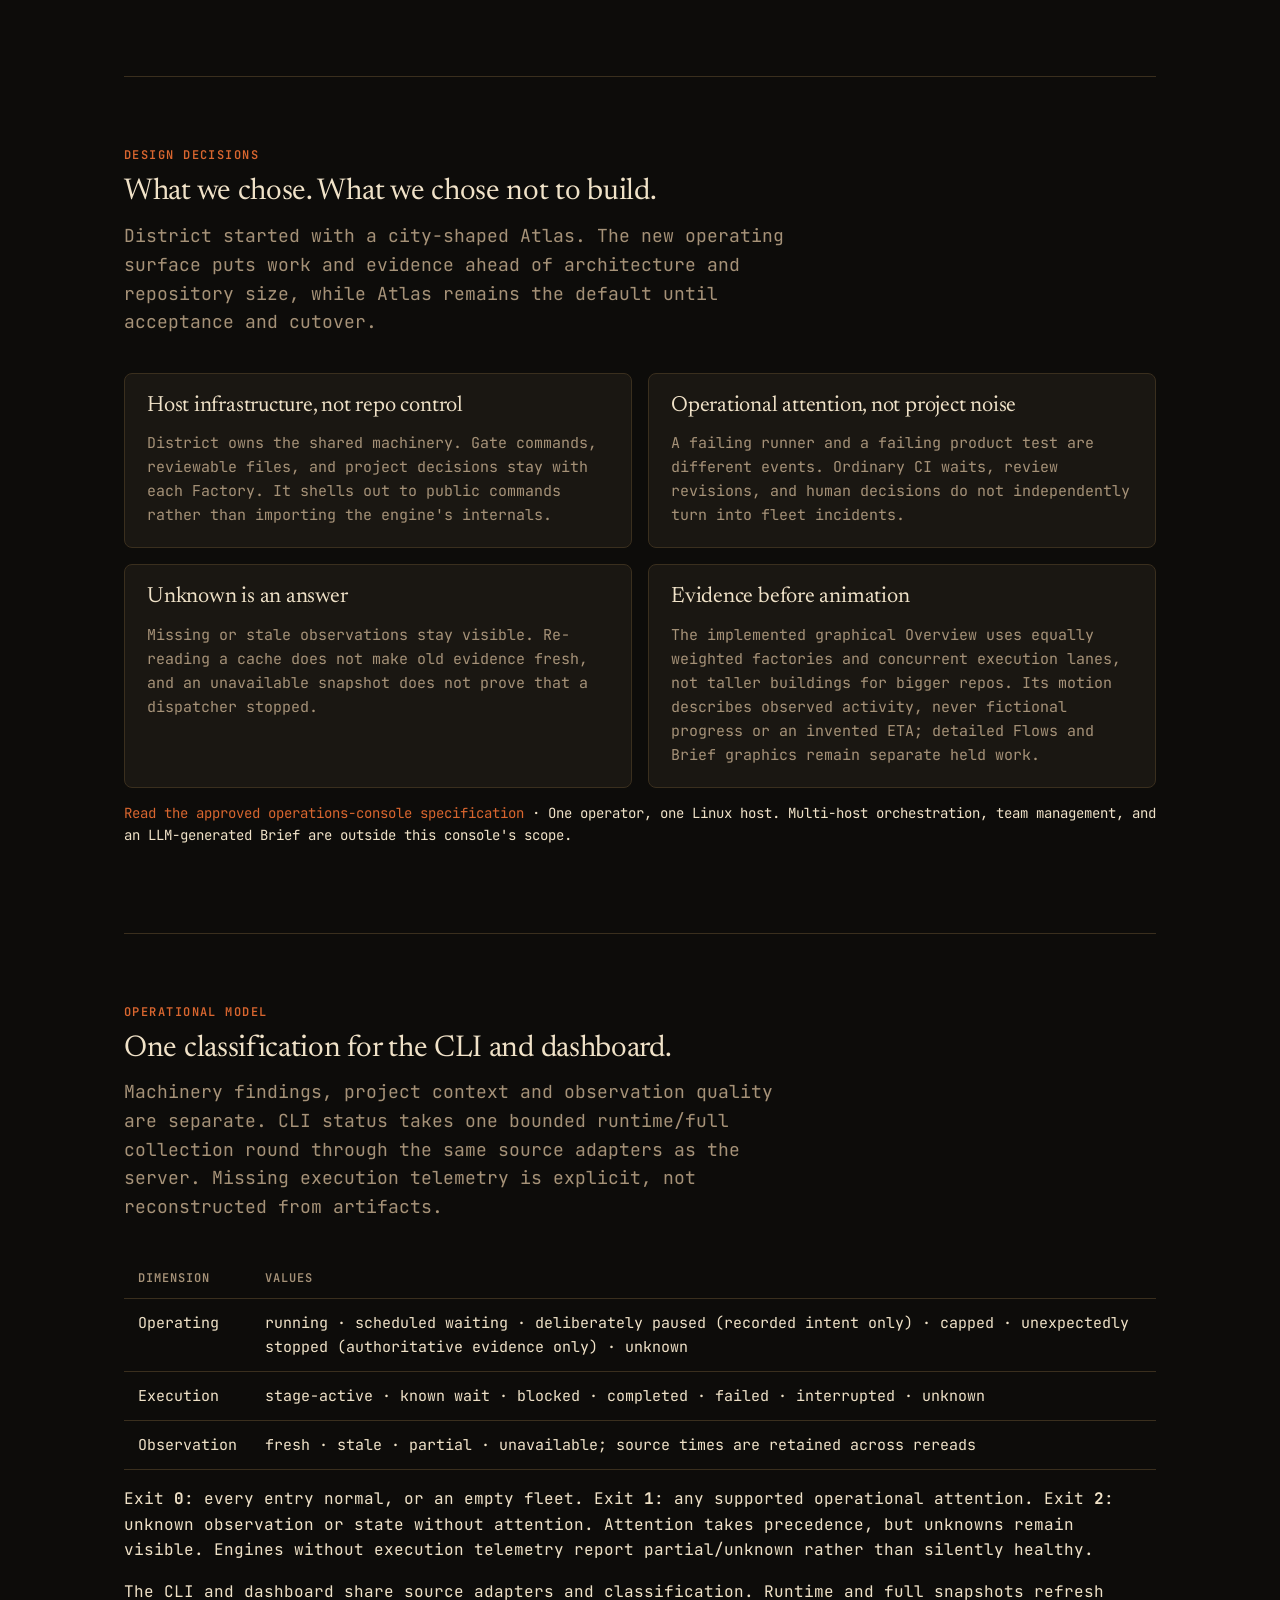
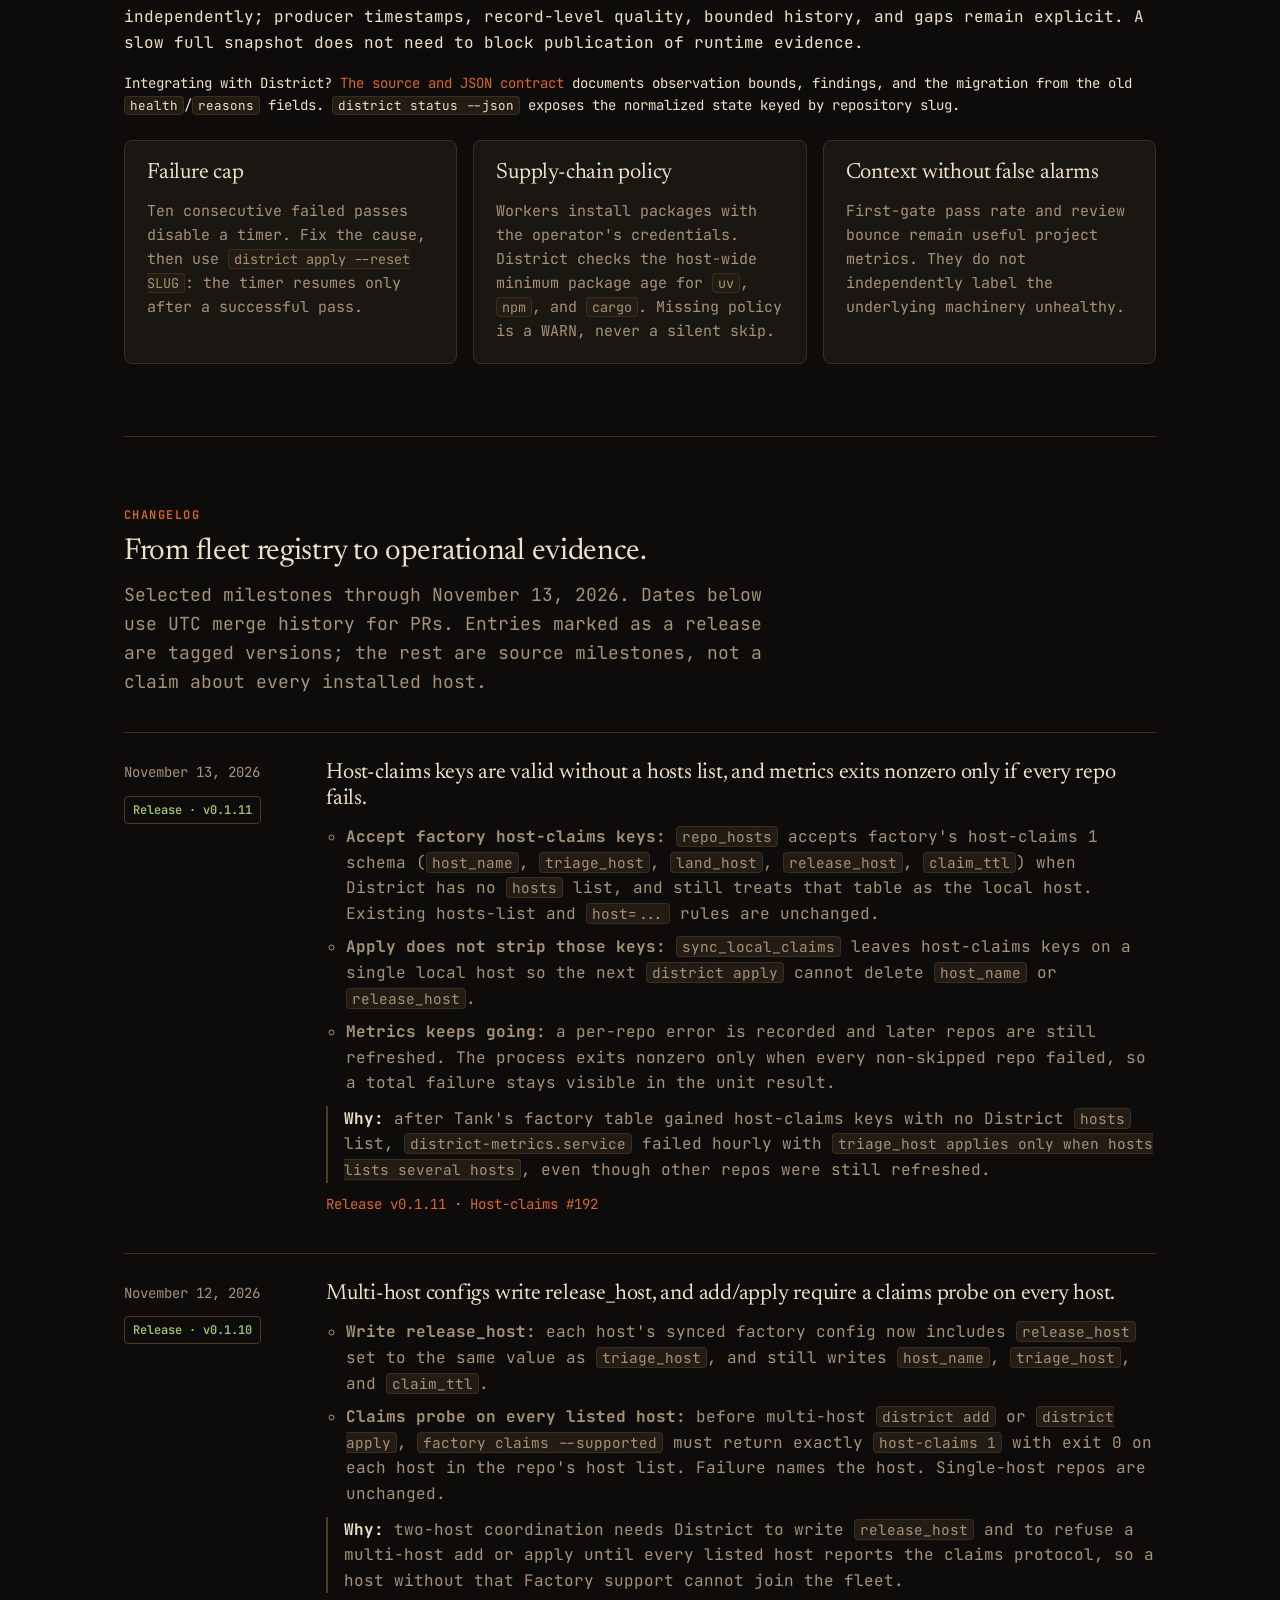
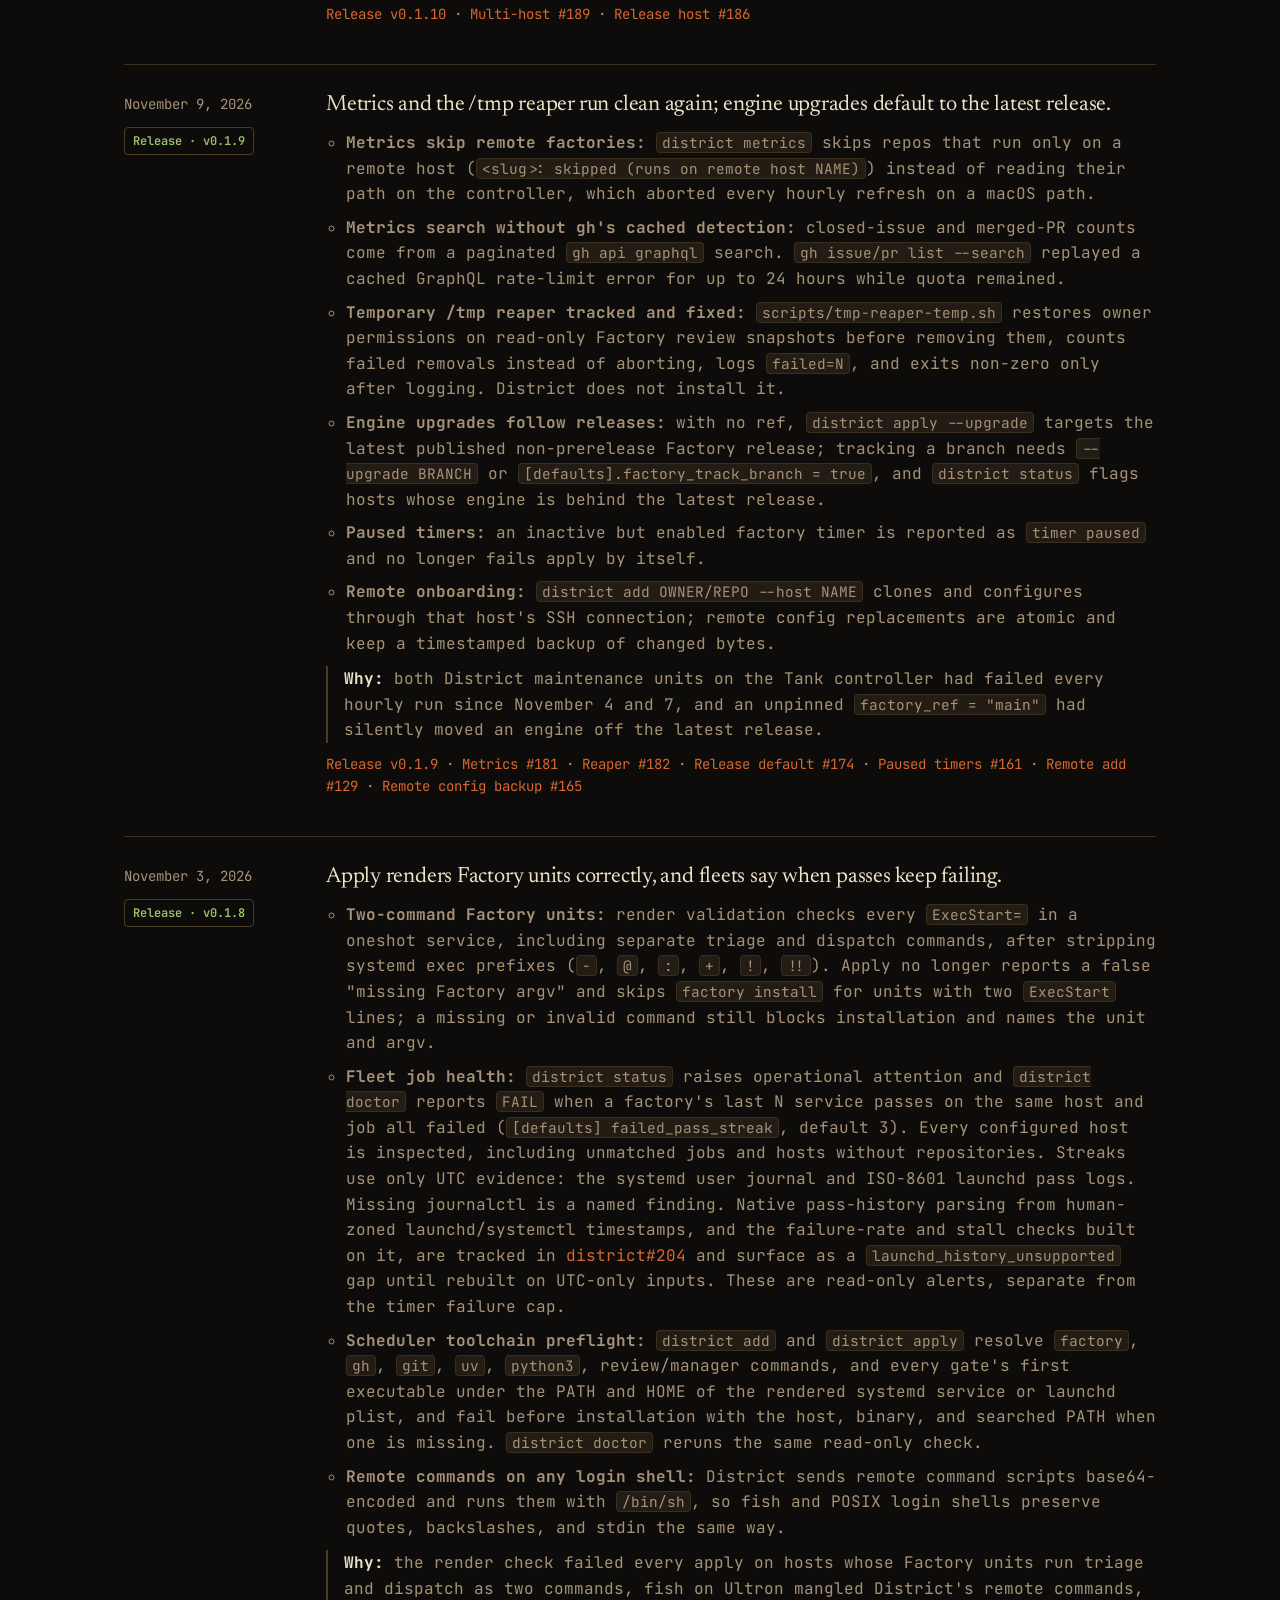
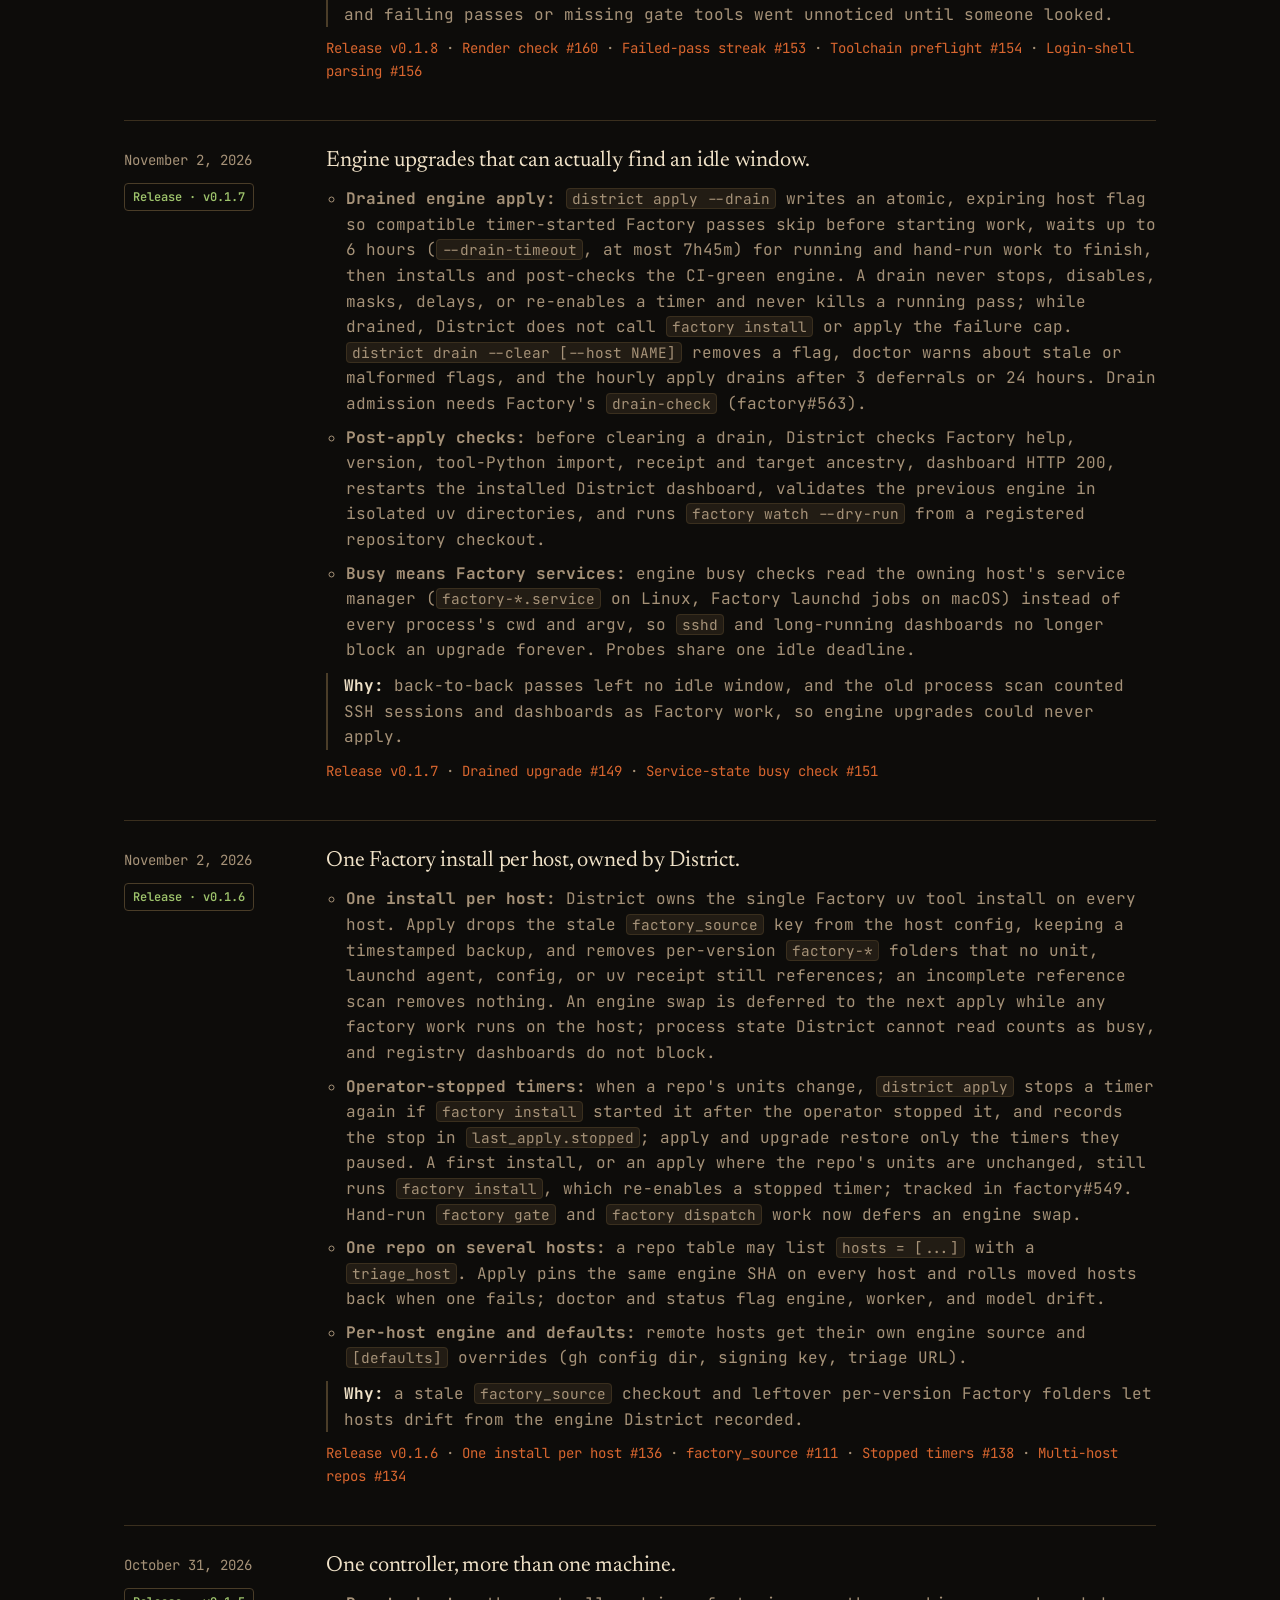
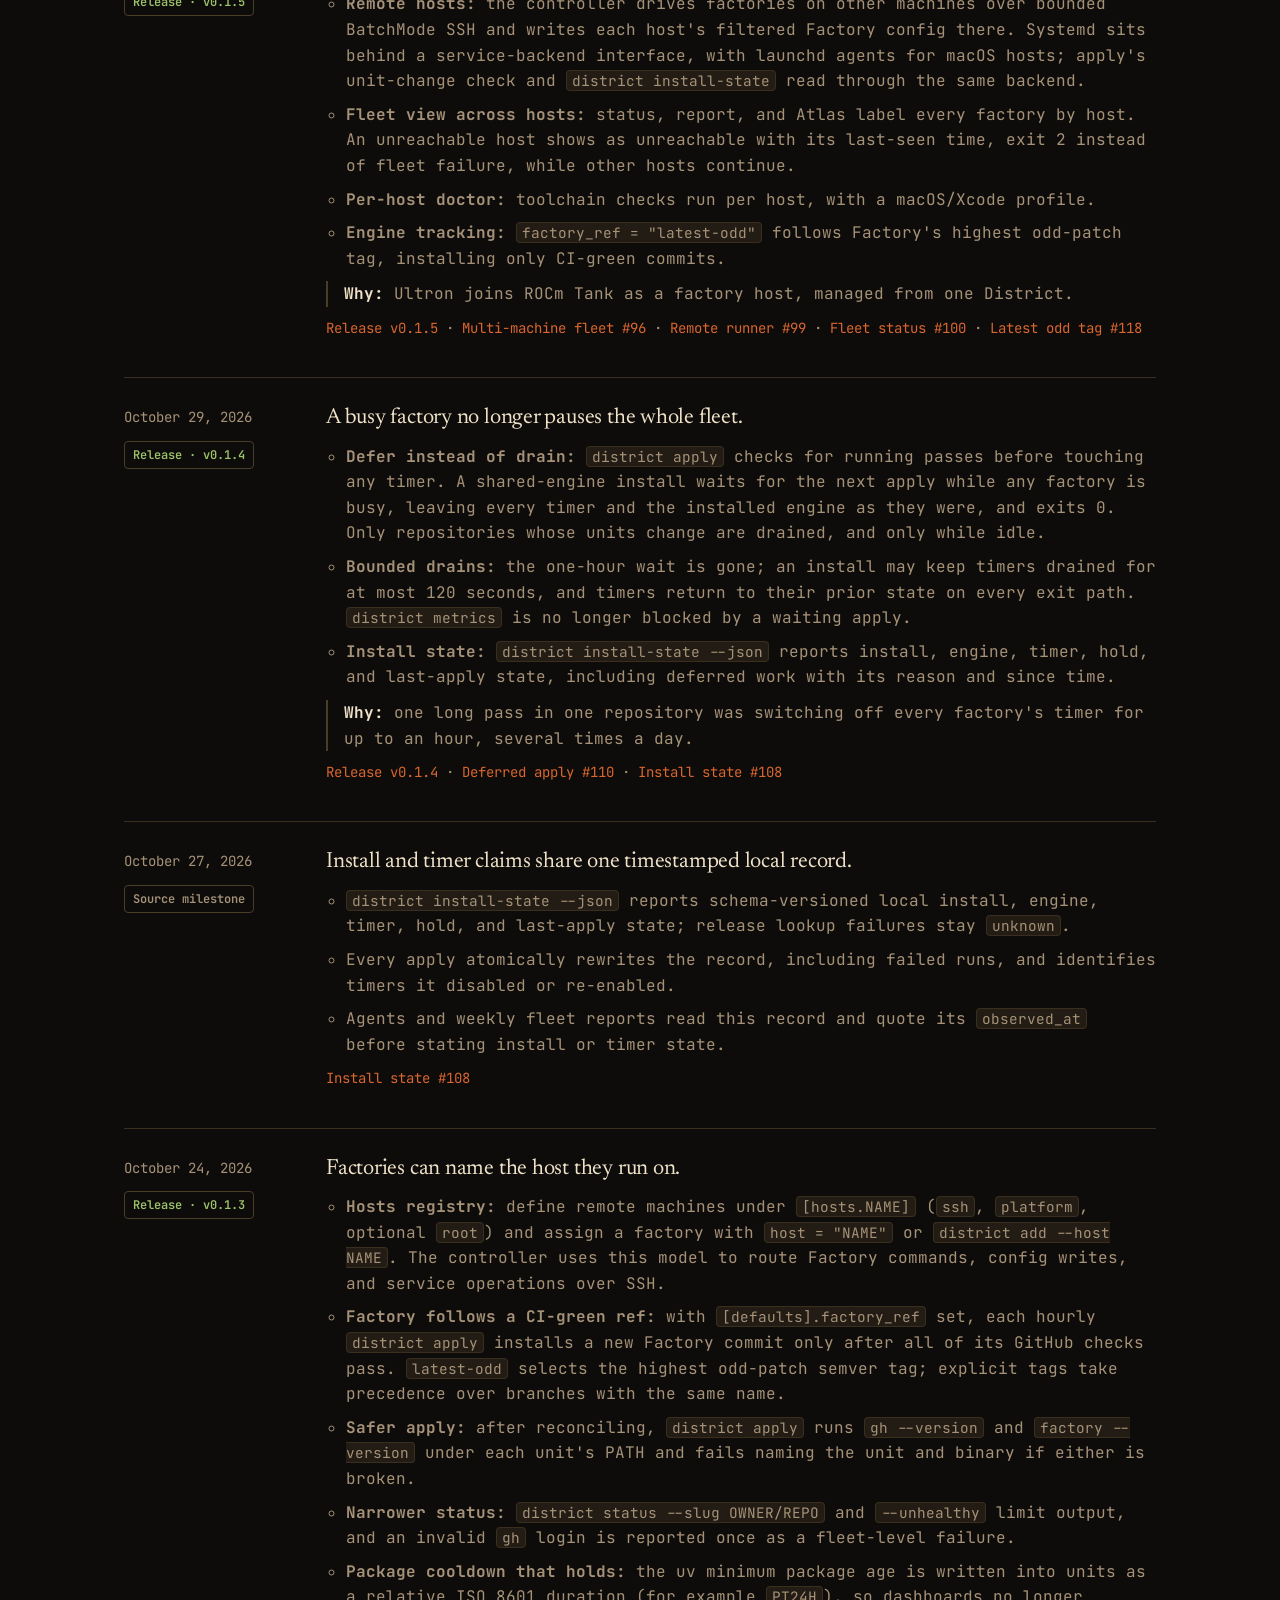
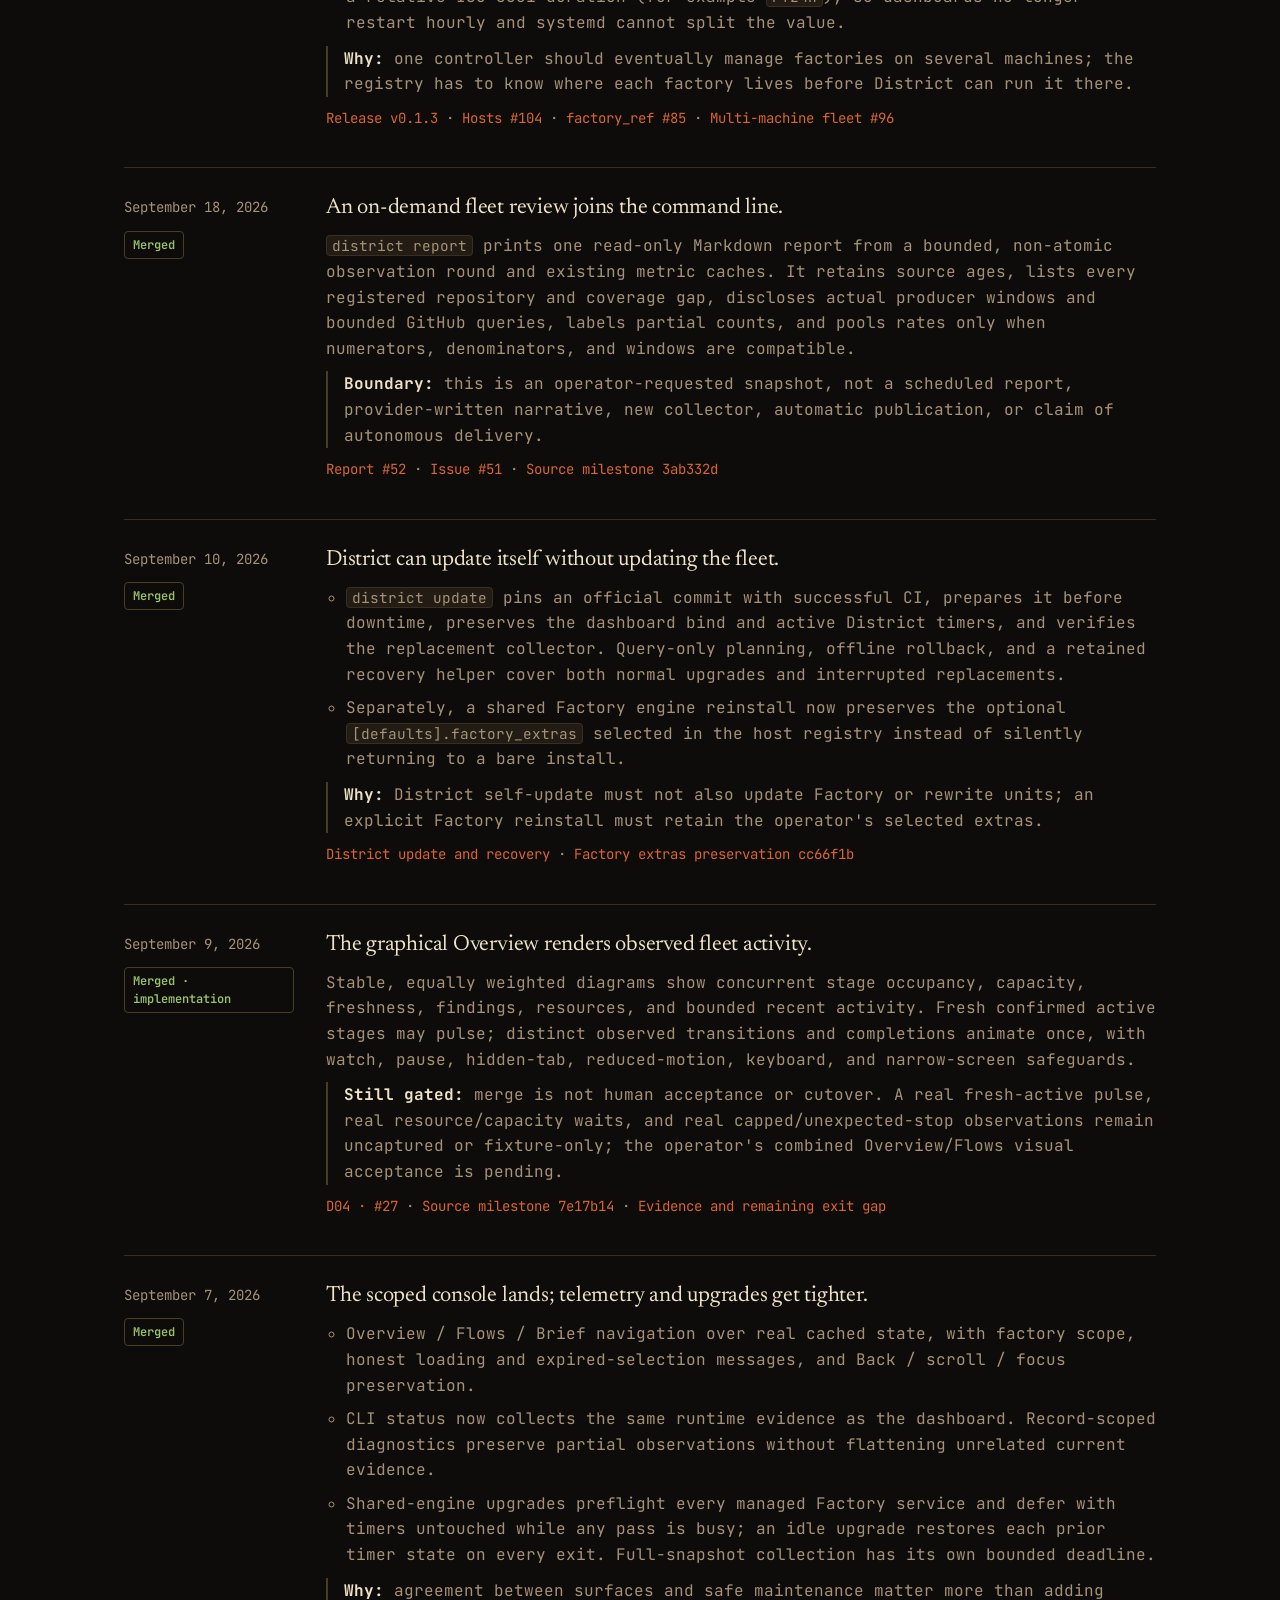
==== commit 921707d2: "narrow: host findings, first-error handling and report; remove native streak detection (refs #175, s" ====
--- a/docs/index.html
+++ b/docs/index.html
@@ -221,8 +221,8 @@
     <p class="lede">District never imports from mikeroySoft/factory and never reimplements a <code>factory</code> command. If it needs a per-repo fact, the fix is a flag on <code>factory</code>.</p>
     <div class="cmds">
       <div class="k">district add</div><div class="v">Onboard a path or URL, or adopt a repo that already has <code>.factory.toml</code>. Detects fork parent, ecosystem, and the next free port; proposes gate checks from CI; lifts host-owned keys out of the repo file. <code>--host NAME</code> assigns the factory to a host from <code>[hosts]</code>.</div>
-      <div class="k">district apply</div><div class="v">Reconcile units, labels, doctor checks, failure caps, and host policy, then smoke-check that <code>gh</code> and <code>factory</code> run under each reconciled unit's PATH. Local and remote factories share one controller registry and operation lock; remote commands and filtered config writes use bounded BatchMode SSH. Every engine replacement stops only initially active Factory timers, waits up to <code>--drain-timeout</code> (default 90 minutes) for existing services to finish, verifies the installed target, rolls back on failure, and restores the exact prior timer state on every exit. No service is stopped, killed, or started while timers are paused. <code>--drain</code> remains accepted but is not required for this safe protocol. <code>--upgrade</code> selects a target; <code>--reset SLUG</code> requires a successful pass before restoring a capped timer.</div>
-      <div class="k">district drain</div><div class="v"><code>--clear</code> removes a recorded drain flag under the operation lock; <code>--host NAME</code> clears one registered remote host.</div>
+      <div class="k">district apply</div><div class="v">Reconcile units, labels, doctor checks, failure caps, and host policy, then smoke-check that <code>gh</code> and <code>factory</code> run under each reconciled unit's PATH. Local and remote factories share one controller registry and operation lock; remote commands and filtered config writes use bounded BatchMode SSH. A busy host normally defers an engine change without touching timers or running passes. <code>--drain</code> writes an atomic host flag, lets existing and hand-run work finish, then installs and post-checks only the CI-green engine path. While drained, District never calls <code>factory install</code> or applies the failure cap; it records generated-unit drift as <code>unit changes deferred during district drain (timers untouched)</code> for a later ordinary apply, so an operator-stopped timer stays stopped. The wait defaults to 6 hours; <code>--drain-timeout</code> is capped at 7h45m to reserve a 15-minute installation margin, and the flag never lives longer than 8 hours. Hourly apply drains after 3 prior deferrals or more than 24 hours deferred. <code>--upgrade</code> selects a target; <code>--reset SLUG</code> requires a successful pass before restoring a capped timer.</div>
+      <div class="k">district drain</div><div class="v"><code>--clear</code> removes <code>${XDG_STATE_HOME:-$HOME/.local/state}/district/drain</code> under the operation lock; <code>--host NAME</code> clears a registered remote host. Expired flags already stop blocking Factory. A drain never stops, disables, masks, or delays a Factory timer and never kills a running pass.</div>
       <div class="k">district install-state</div><div class="v">Read the local machine-readable source for installed District/Factory versions, engine ref and release distance, every Factory timer plus <code>district-apply.timer</code>, durable holds, deferred work with reason and original timestamp, and the last apply result. <code>--json</code> is schema-versioned; only the cached release lookup uses the network, and unavailable releases remain <code>unknown</code>.</div>
       <div class="k">district doctor</div><div class="v">Check District's host prerequisites, registered repository remotes, dashboard ports, package policy, units, and drain state. Reports active, expired, stale, malformed, future-mtime, or unreadable drain flags as warnings, and every check as <code>PASS</code>, <code>WARN</code>, or <code>FAIL</code>.</div>
       <div class="k">district status</div><div class="v">Collect local and remote hosts in parallel through bounded controller-initiated SSH. Every text row and JSON entry names its host. An unreachable host remains visible with its last-seen state and yields unknown exit 2 rather than fleet failure exit 1. Exit 1 remains operational attention or invalid controller <code>gh</code> authentication; exit 0 means every factory is normal.</div>
@@ -232,8 +232,8 @@
       <div class="k">district update</div><div class="v">Resolve an official ref to one immutable SHA, require the successful <code>ci.yml</code> <code>test</code> job for that SHA, and transactionally replace only District's uv tool. A successful update releases its transaction lock before the newly installed CLI runs <code>district apply --drain</code>; dry runs and failed updates do not drain. Supports query-only <code>--dry-run</code>, machine-readable <code>--json</code>, and retained offline <code>--rollback</code>.</div>
       <div class="k">district rm</div><div class="v">Disable and delete the units, drop the registry entry. Repo files untouched; the factory can be re-added later.</div>
     </div>
-    <p>Engine replacement records the initial timer state, stops only active Factory timers, and logs progress while existing Factory services finish naturally within the configurable deadline. <code>--drain-timeout</code> defaults to 90 minutes. Timeout, success, failure, SIGTERM, and SIGINT all restore exactly the timers that were active before the window; initially inactive timers remain inactive. Ordinary applies without an engine replacement retain their existing behavior.</p>
-    <p>While timers are paused, District never stops, kills, or starts a service. Linux unit rendering uses <code>factory install --print</code>; District writes definitions and runs <code>daemon-reload</code> without launching services. Launchd drift is deferred rather than bootstrapping jobs. Verification matches the receipt SHA and clean CLI version against distribution metadata and release-tag versions. A failure reinstalls and verifies the previous revision before timer restoration, exits nonzero, and reports <code>rolled back</code>.</p>
+    <p>A drain waits 6h by default; <code>--drain-timeout 465min</code> is the maximum wait, leaving 15 minutes within the 8h flag cap. Install-state schema 3 retains local <code>last_apply.drain</code> and per-host <code>last_apply.drains</code>, including requested/idle/applied/cleared timestamps, seconds waited, and cleanup folder counts. An already-current <code>district update</code> still requests a drained apply for pending engine work; dry runs and offline rollback do not. Only hosts with pending engine work request a flag: healthy, already-current hosts skip the idle wait and drained postchecks and continue ordinary unit reconciliation.</p>
+    <p>Drain admission requires <a href="https://github.com/mikeroySoft/factory/issues/563">Factory drain-check support (#563)</a> and pass units updated through an ordinary apply. Check <code>factory drain-check --help</code> before relying on drains; older pass units ignore the flag, so District keeps checking busy work and times out safely. Post-apply checks validate help, version, tool-Python import, receipt and target ancestry, check dashboard HTTP 200 responses, restart the installed District dashboard, and verify the previous engine in isolated temporary uv directories. <code>factory watch --dry-run</code> always runs from a registered repository checkout; no checkout is a clear check failure.</p>
   </section>
 
   <section id="console">
@@ -302,19 +302,6 @@
     <p class="lede">Selected milestones through November 13, 2026. Dates below use UTC merge history for PRs. Entries marked as a release are tagged versions; the rest are source milestones, not a claim about every installed host.</p>
     <ol class="timeline">
       <li>
-        <div><time datetime="2026-11-13">November 13, 2026</time><span class="status shipped">Merged · source milestone</span></div>
-        <div>
-          <h3>Every engine upgrade pauses and drains the factory by default on Linux; macOS hosts are skipped per host pending #199.</h3>
-          <ul>
-            <li><strong>Pause by default:</strong> <code>district apply --upgrade</code> records which <code>factory-*.timer</code>s are active, stops only those, waits up to <code>--drain-timeout</code> (default 90 minutes) for running passes to finish without killing them, installs and verifies the target, and restores the exact prior timer set on every exit — success, failure, drain timeout, exception, SIGTERM, and SIGINT. The old busy-deferral and auto-drain-at-3 path is gone.</li>
-            <li><strong>Never disable, never kill:</strong> the pause-and-drain protocol is Linux/systemd only. Linux stops and starts timer units, leaving them enabled, and no service is started while timers are paused. macOS/launchd is unsupported and skipped per host pending #199: an <code>--upgrade</code>, engine-target, or explicit pause-and-drain apply skips each darwin host (local or a registered remote) with an explicit <code>unsupported_platform</code> row and no mutation at all (no drain flag, pause, install, or launchctl), excludes it from the fleet pre-install checks and the drain peer set, and continues on the Linux hosts; the run ends with a <code>partial:</code> summary naming the skipped host(s) and a non-zero exit, and a darwin-only fleet skips everything and exits non-zero.</li>
-            <li><strong>Durable, safe restoration and recovery:</strong> the active-before timer set is written durably (fsync) before the first stop, so a crash or SIGKILL between stop and resume restores exactly those timers on the next apply even with no readable receipt, target, or recorded SHA. A signal during restoration still attempts every saved timer — retrying one interrupted before its resume took effect — before re-raising; a failed restoration keeps the factory paused, fails the apply, and does not restart dashboards; scheduler-toolchain preflight runs before any paused unit is written; a pending install is still completed and verified while a drain is open; and a timer that was inactive before apply stays inactive.</li>
-          </ul>
-          <p class="decision"><strong>Why:</strong> a factory that is never idle could never take a deferred upgrade, so two swaps had to be done by hand; the upgrade now makes its own window and always leaves scheduling exactly as it found it.</p>
-          <p class="sources"><a href="https://github.com/mikeroySoft/district/issues/170">Pause-and-drain upgrade #170</a> · <a href="https://github.com/mikeroySoft/district/issues/199">macOS follow-up #199</a></p>
-        </div>
-      </li>
-      <li>
         <div><time datetime="2026-11-13">November 13, 2026</time><span class="status shipped">Release · v0.1.11</span></div>
         <div>
           <h3>Host-claims keys are valid without a hosts list, and metrics exits nonzero only if every repo fails.</h3>
@@ -361,7 +348,7 @@
           <h3>Apply renders Factory units correctly, and fleets say when passes keep failing.</h3>
           <ul>
             <li><strong>Two-command Factory units:</strong> render validation checks every <code>ExecStart=</code> in a oneshot service, including separate triage and dispatch commands, after stripping systemd exec prefixes (<code>-</code>, <code>@</code>, <code>:</code>, <code>+</code>, <code>!</code>, <code>!!</code>). Apply no longer reports a false "missing Factory argv" and skips <code>factory install</code> for units with two <code>ExecStart</code> lines; a missing or invalid command still blocks installation and names the unit and argv.</li>
-            <li><strong>Repeated pass failures:</strong> <code>district status</code> raises operational attention and <code>district doctor</code> reports <code>FAIL</code> when a factory's last N service passes on the same host all failed (<code>[defaults] failed_pass_streak</code>, default 6). It is a read-only alert, separate from <code>max_failed_passes</code> and the timer failure cap.</li>
+            <li><strong>Fleet job health:</strong> <code>district status</code> raises operational attention and <code>district doctor</code> reports <code>FAIL</code> when a factory's last N service passes on the same host and job all failed (<code>[defaults] failed_pass_streak</code>, default 3). Every configured host is inspected, including unmatched jobs and hosts without repositories. Streaks use only UTC evidence: the systemd user journal and ISO-8601 launchd pass logs. Missing journalctl is a named finding. Native pass-history parsing from human-zoned launchd/systemctl timestamps, and the failure-rate and stall checks built on it, are tracked in <a href="https://github.com/mikeroySoft/district/issues/204">district#204</a> and surface as a <code>launchd_history_unsupported</code> gap until rebuilt on UTC-only inputs. These are read-only alerts, separate from the timer failure cap.</li>
             <li><strong>Scheduler toolchain preflight:</strong> <code>district add</code> and <code>district apply</code> resolve <code>factory</code>, <code>gh</code>, <code>git</code>, <code>uv</code>, <code>python3</code>, review/manager commands, and every gate's first executable under the PATH and HOME of the rendered systemd service or launchd plist, and fail before installation with the host, binary, and searched PATH when one is missing. <code>district doctor</code> reruns the same read-only check.</li>
             <li><strong>Remote commands on any login shell:</strong> District sends remote command scripts base64-encoded and runs them with <code>/bin/sh</code>, so fish and POSIX login shells preserve quotes, backslashes, and stdin the same way.</li>
           </ul>
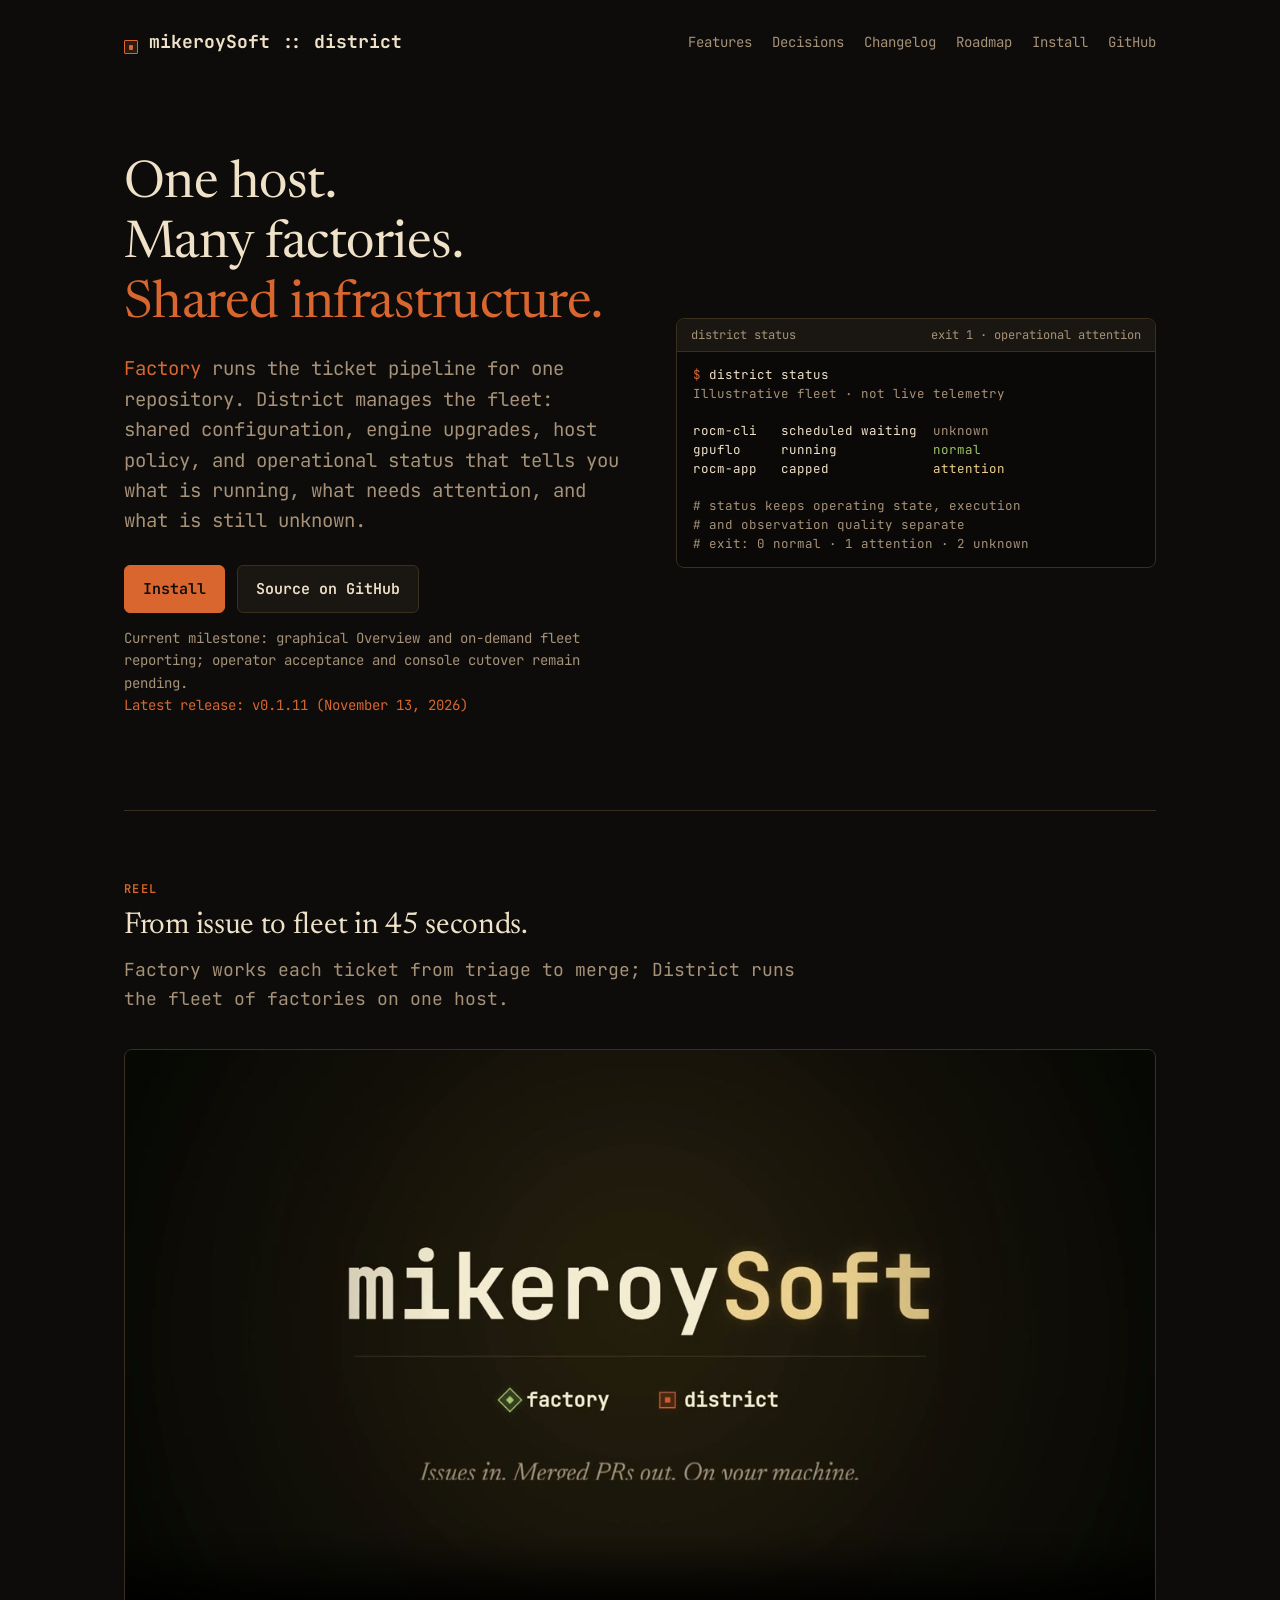
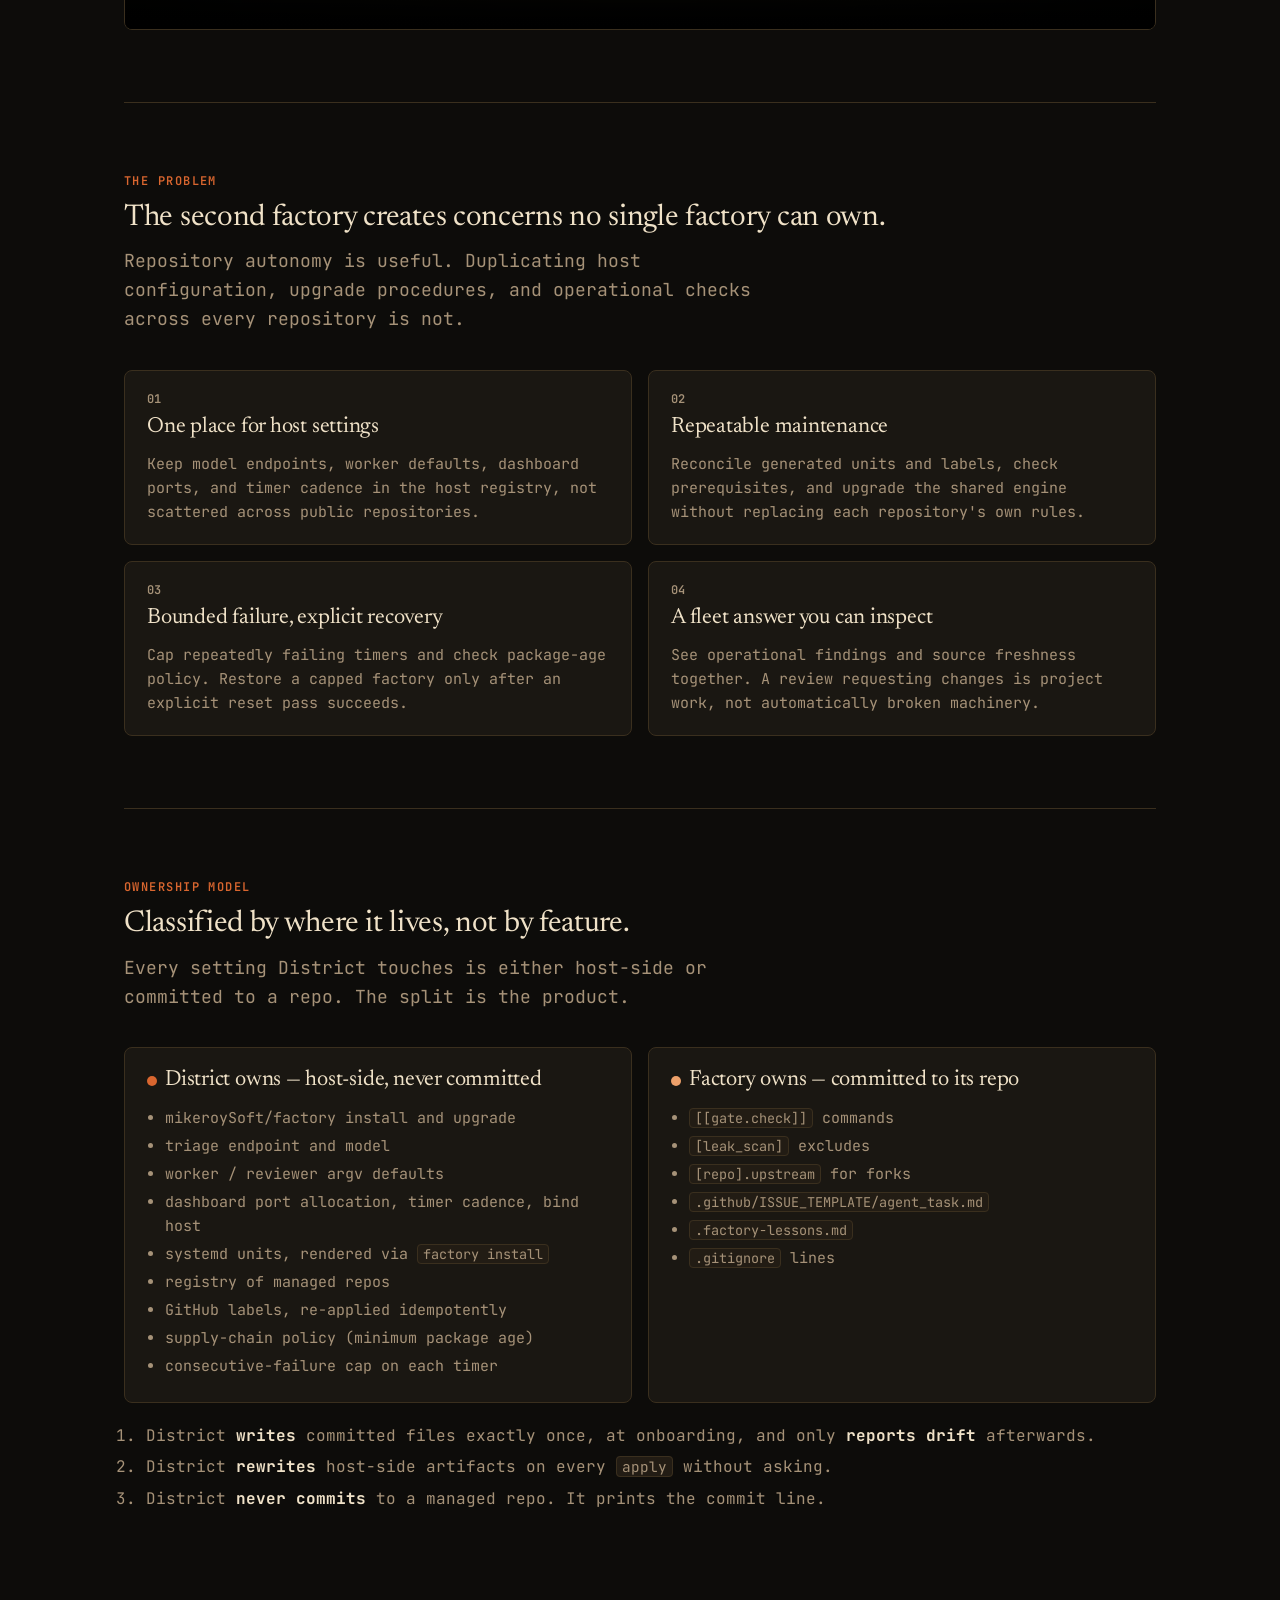
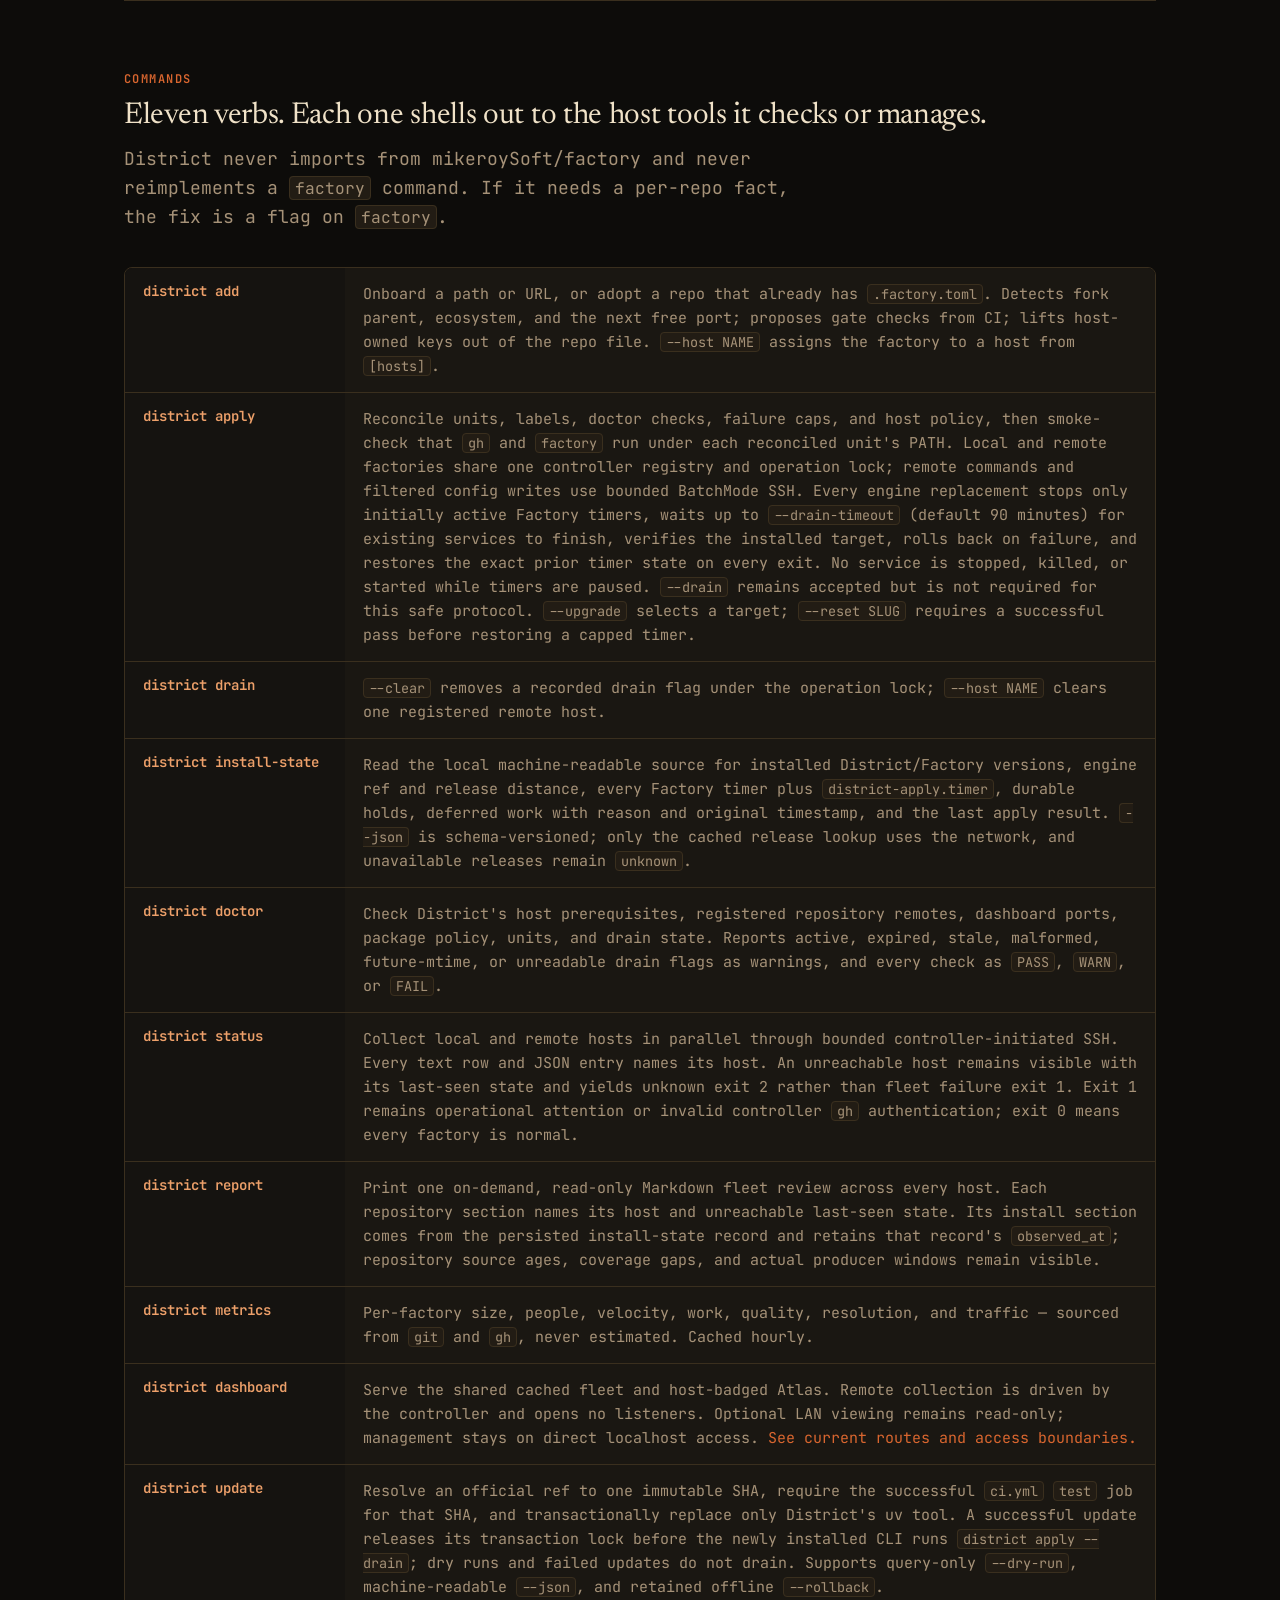
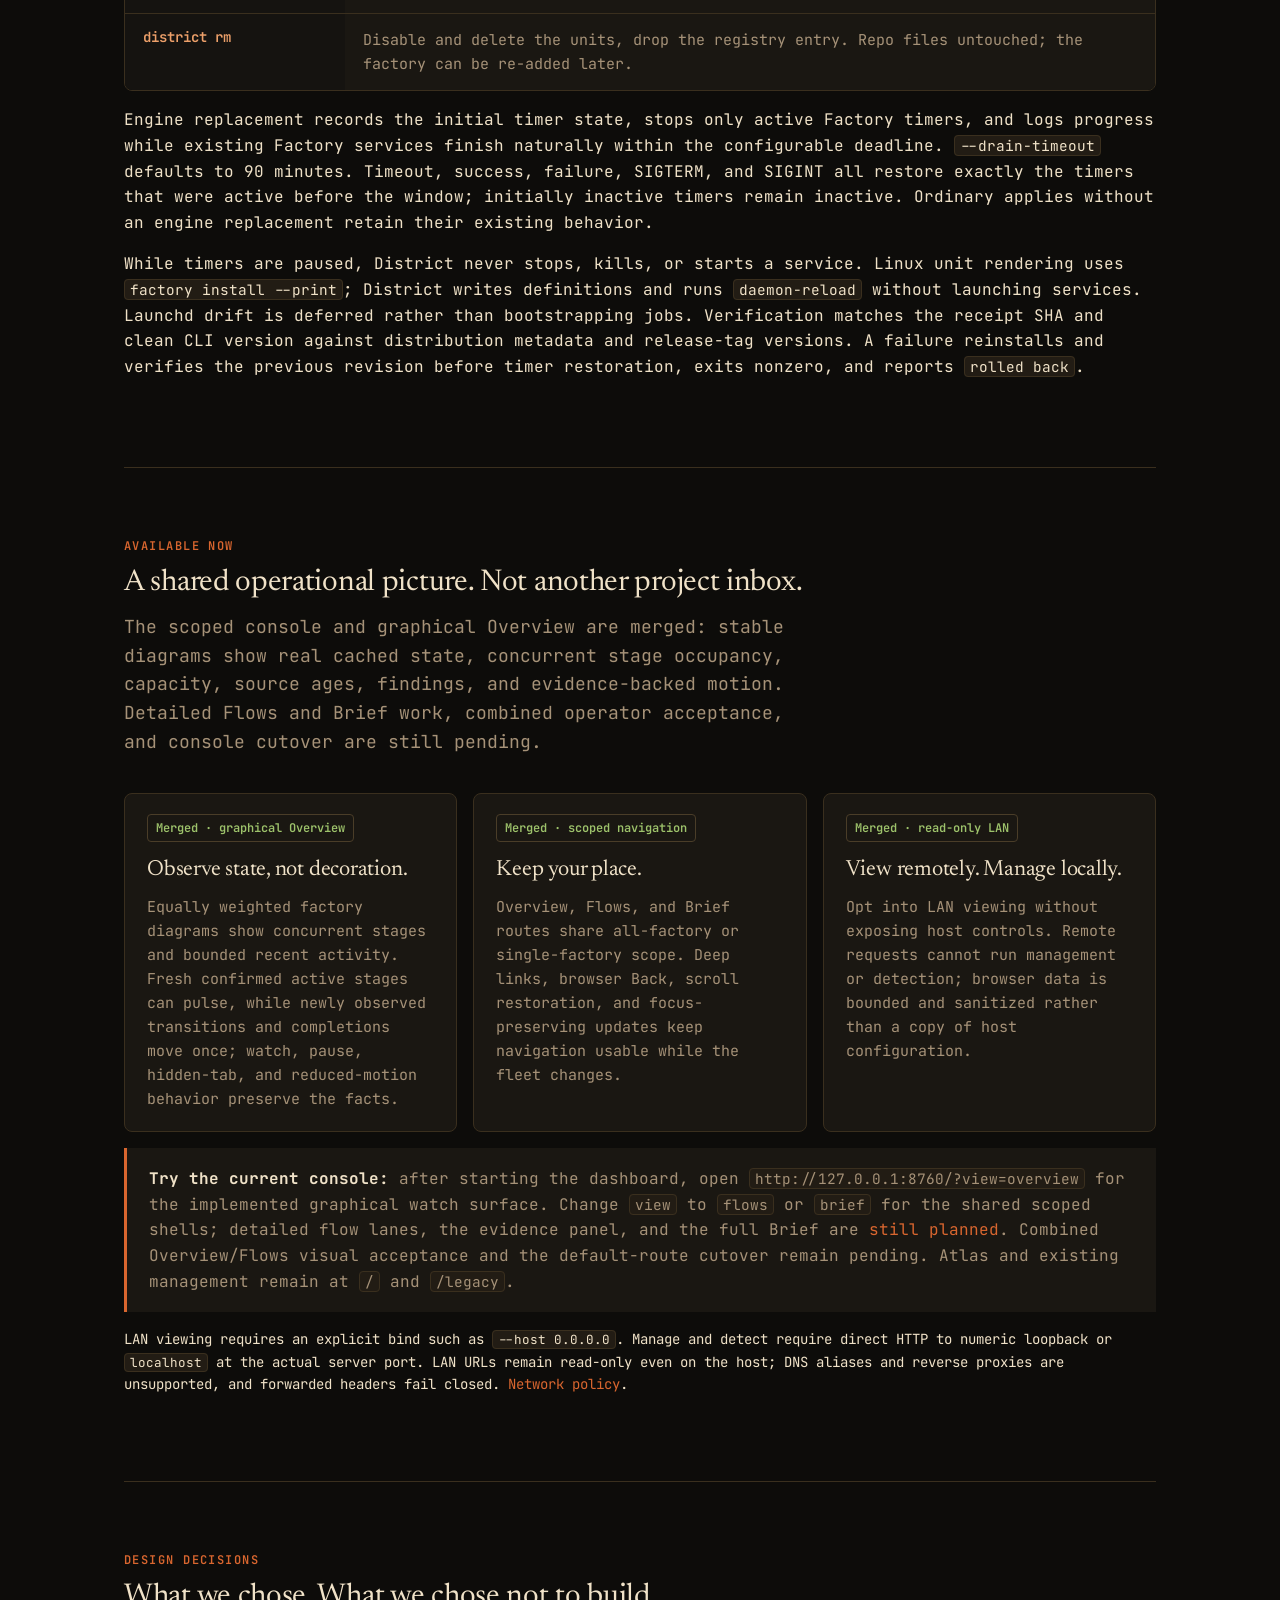
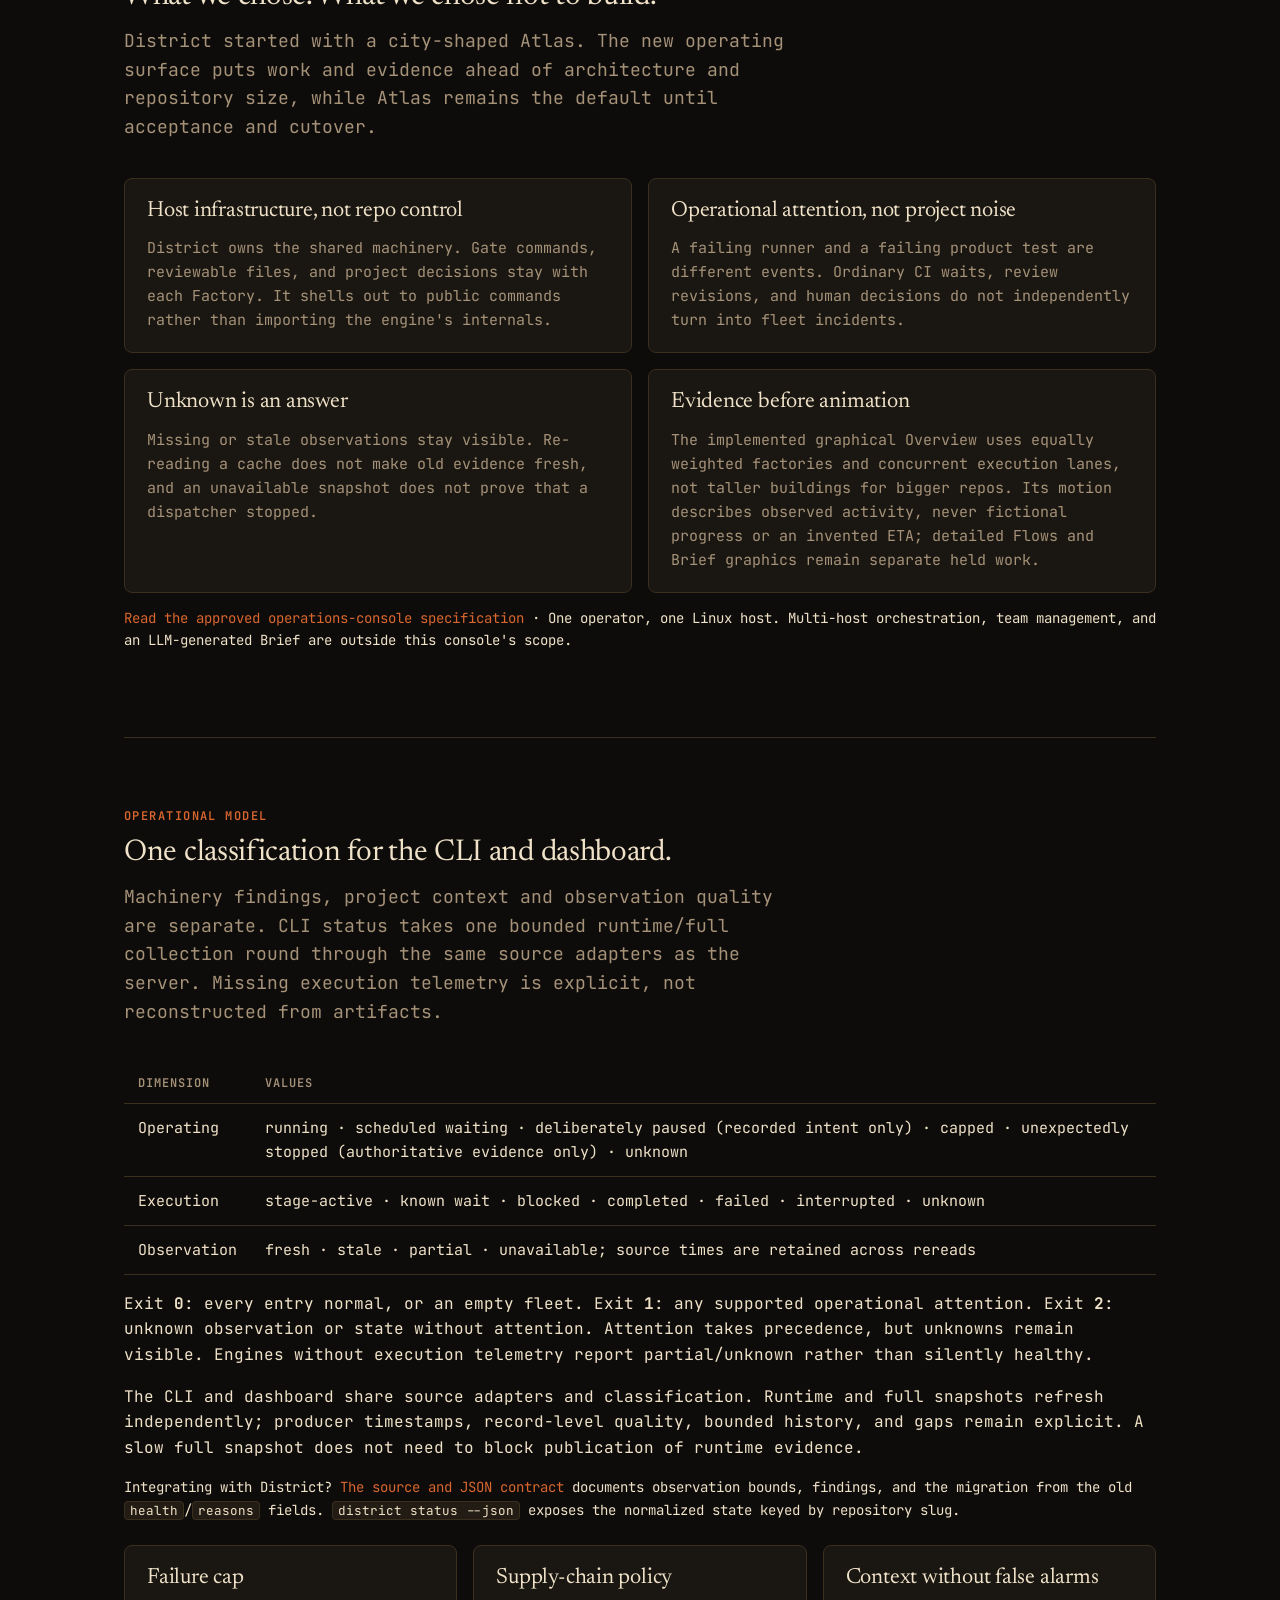
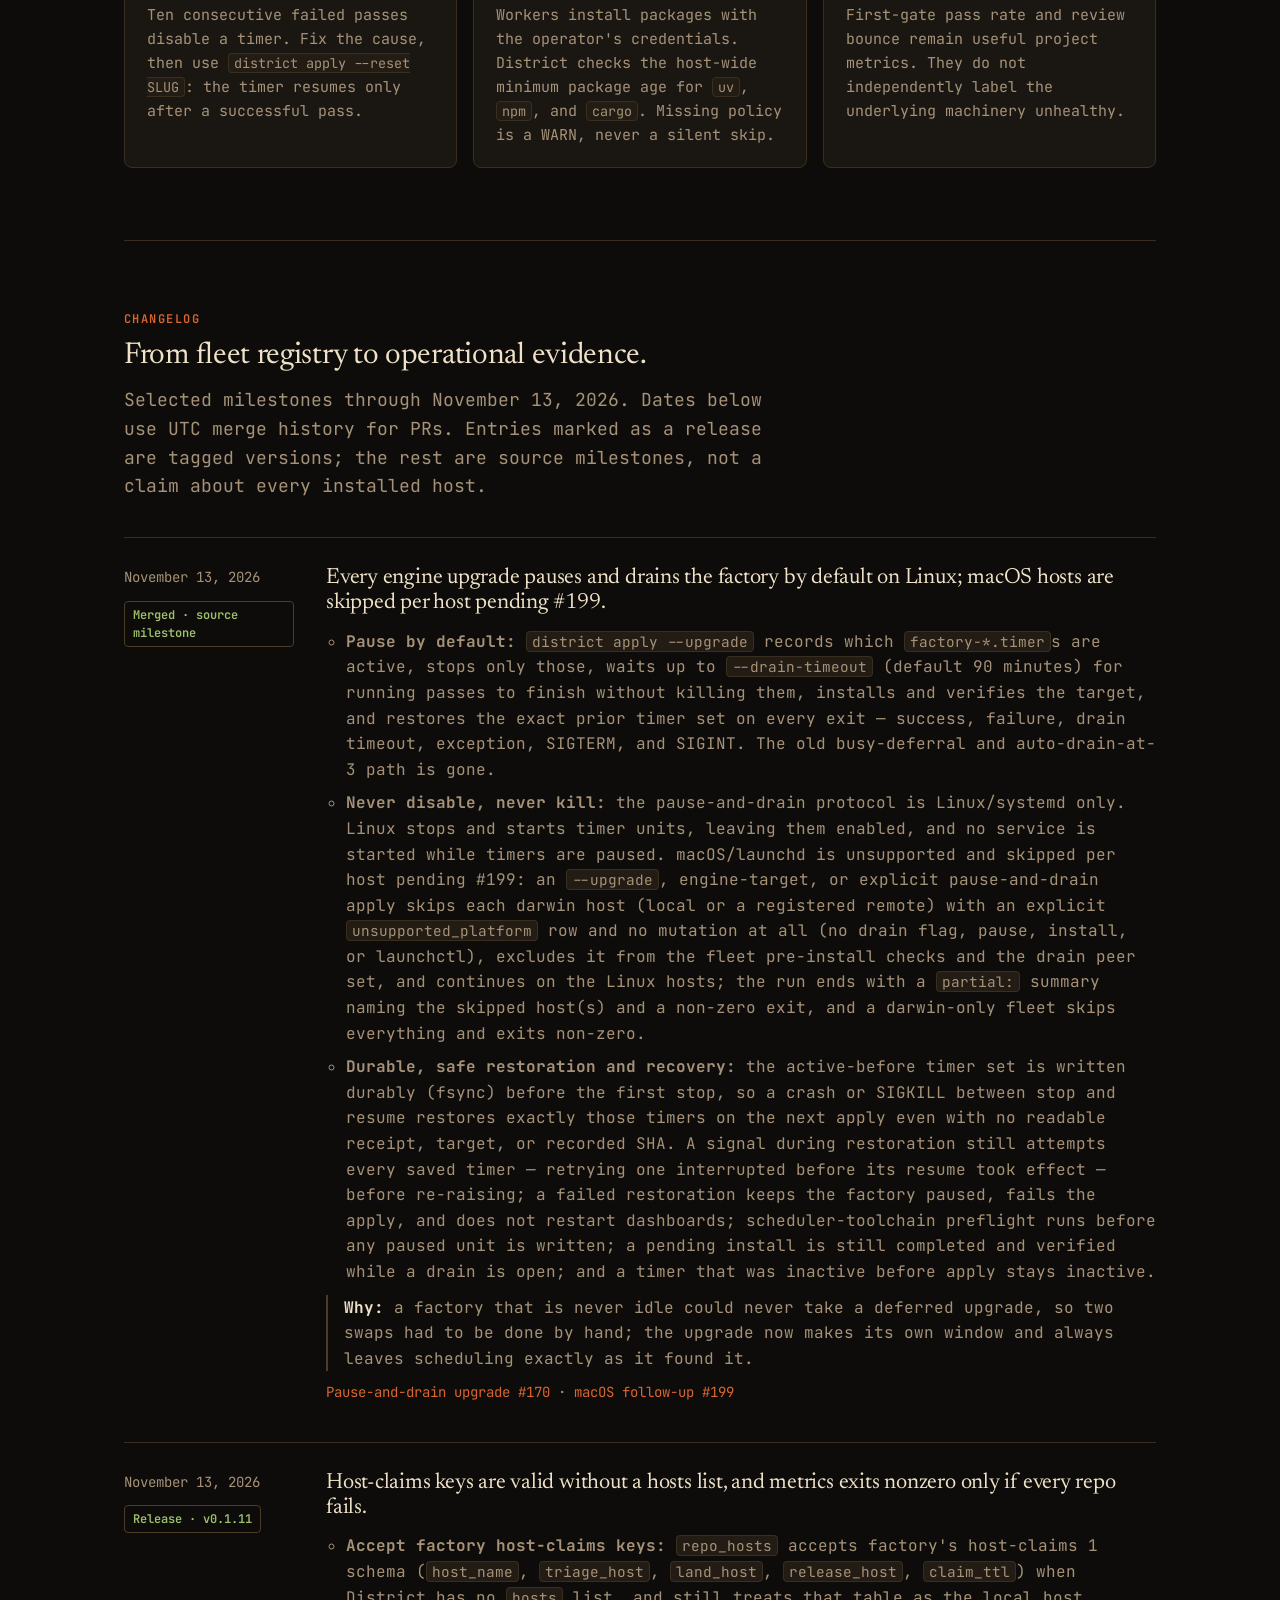
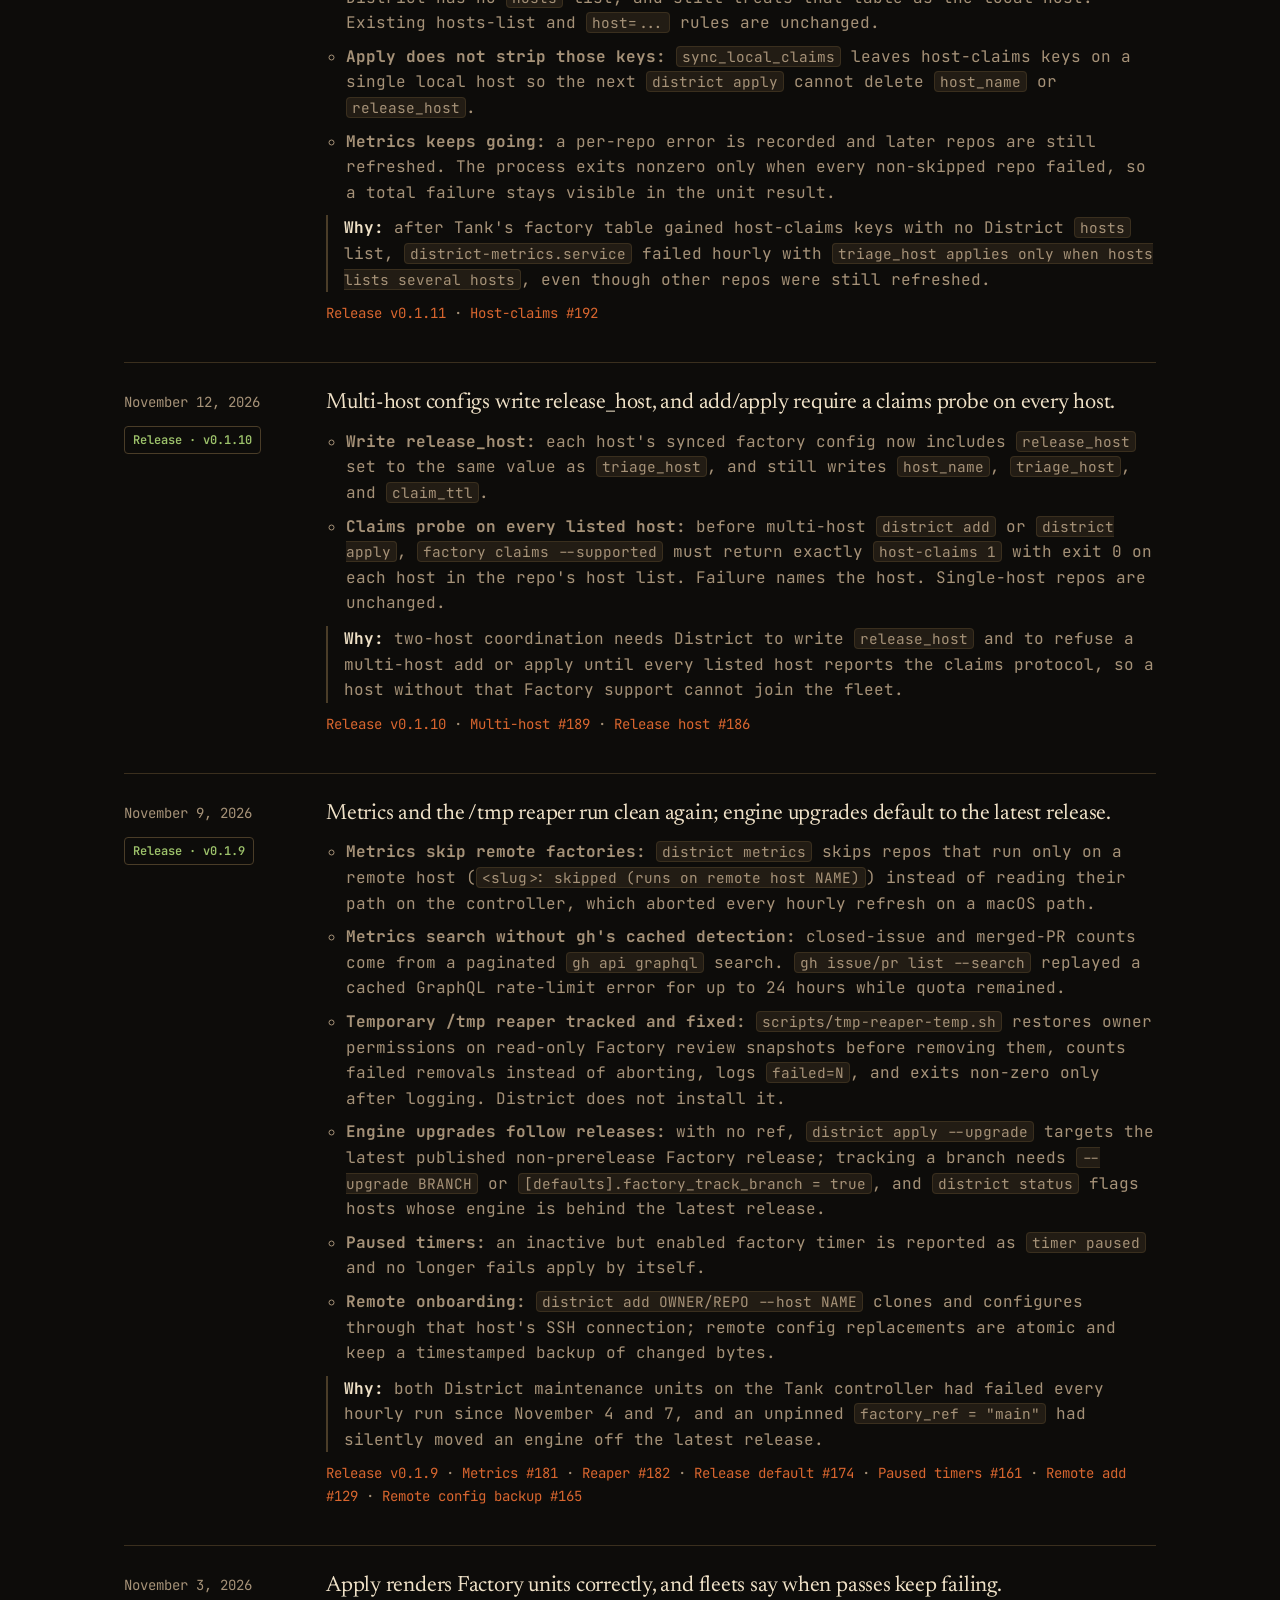
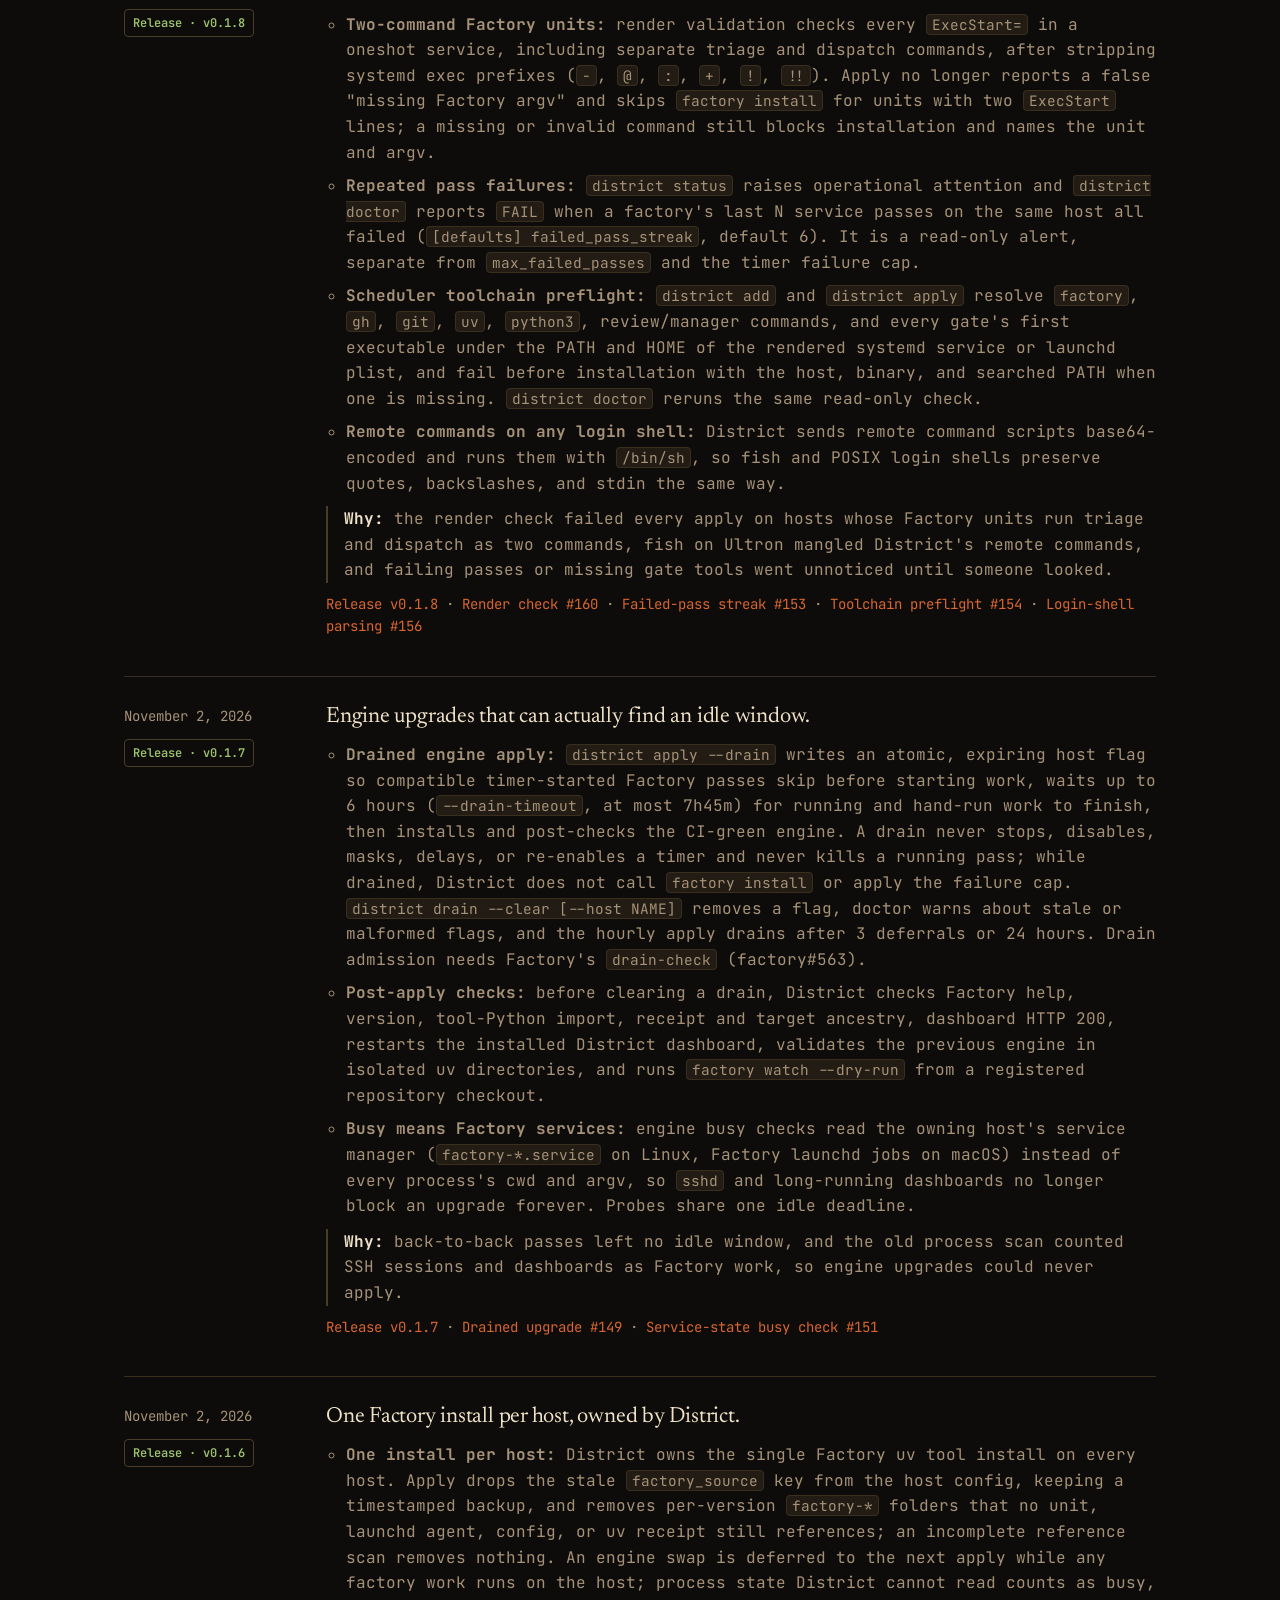
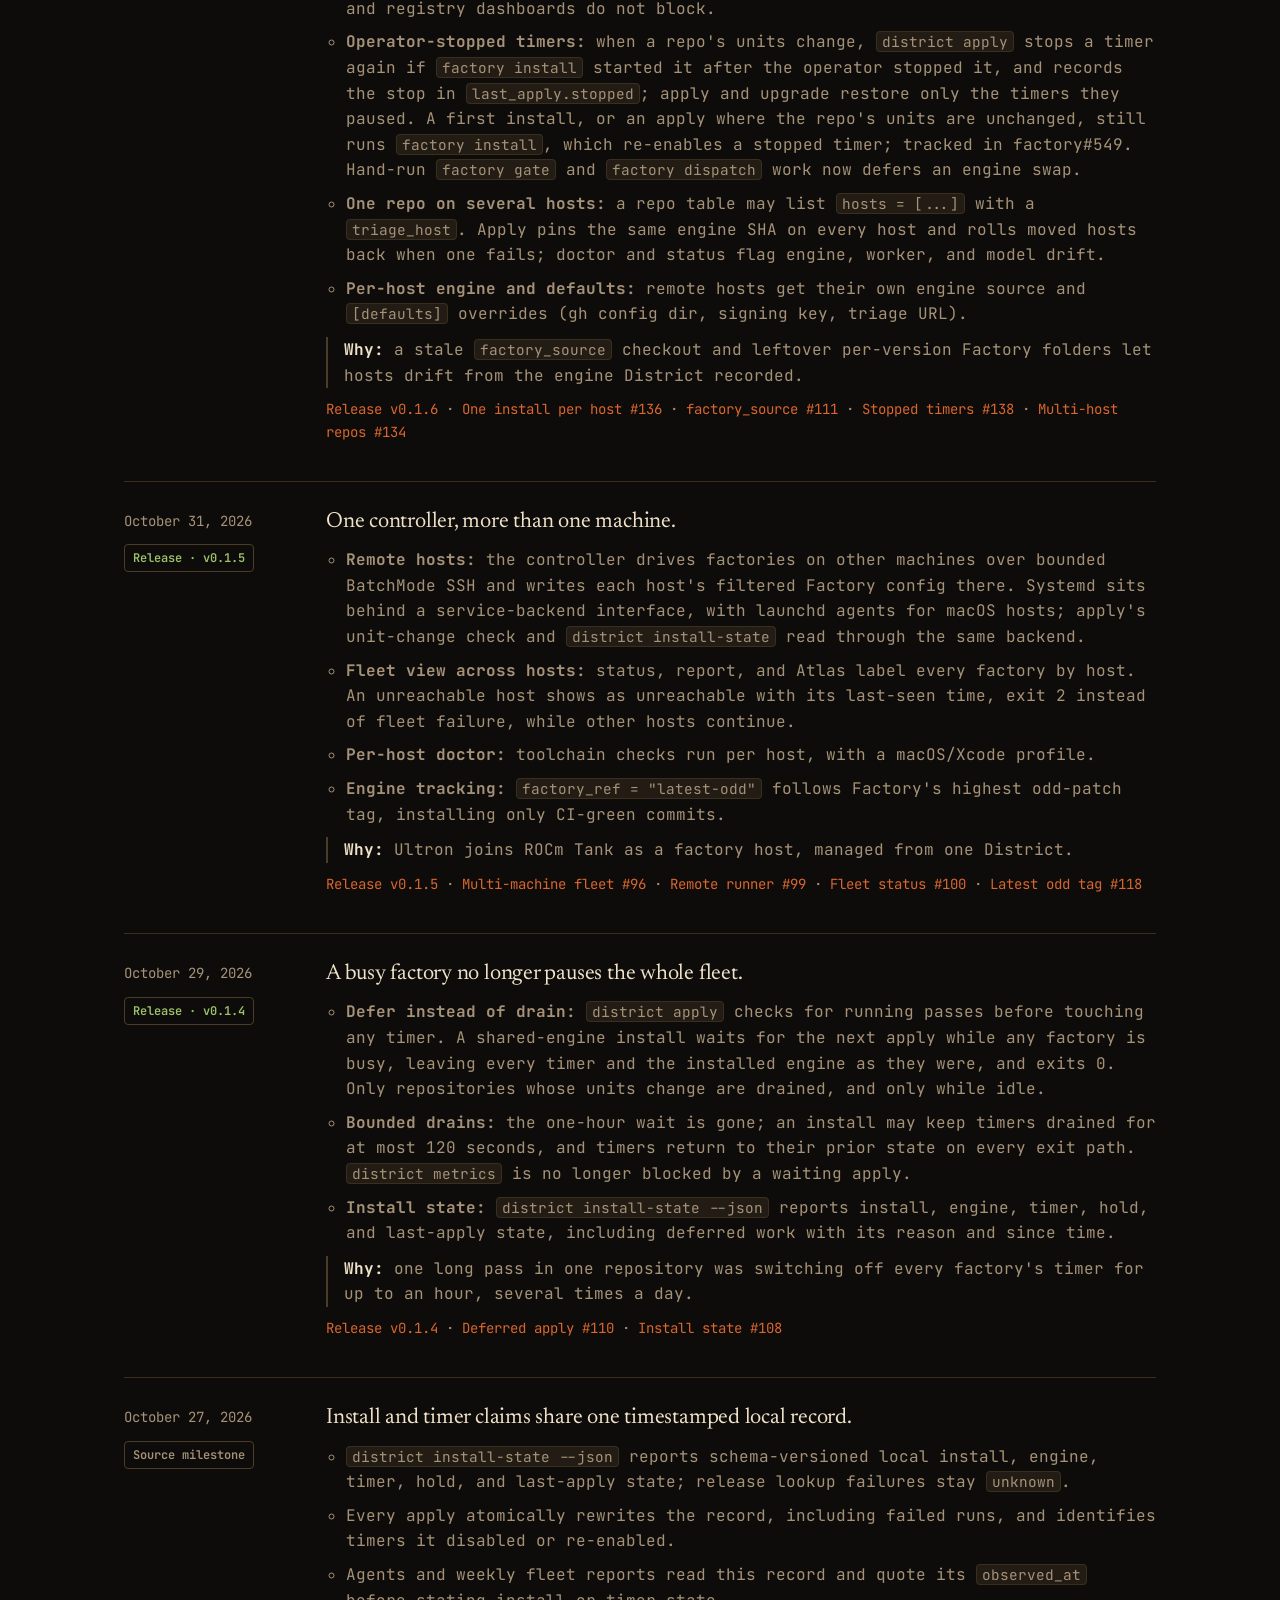
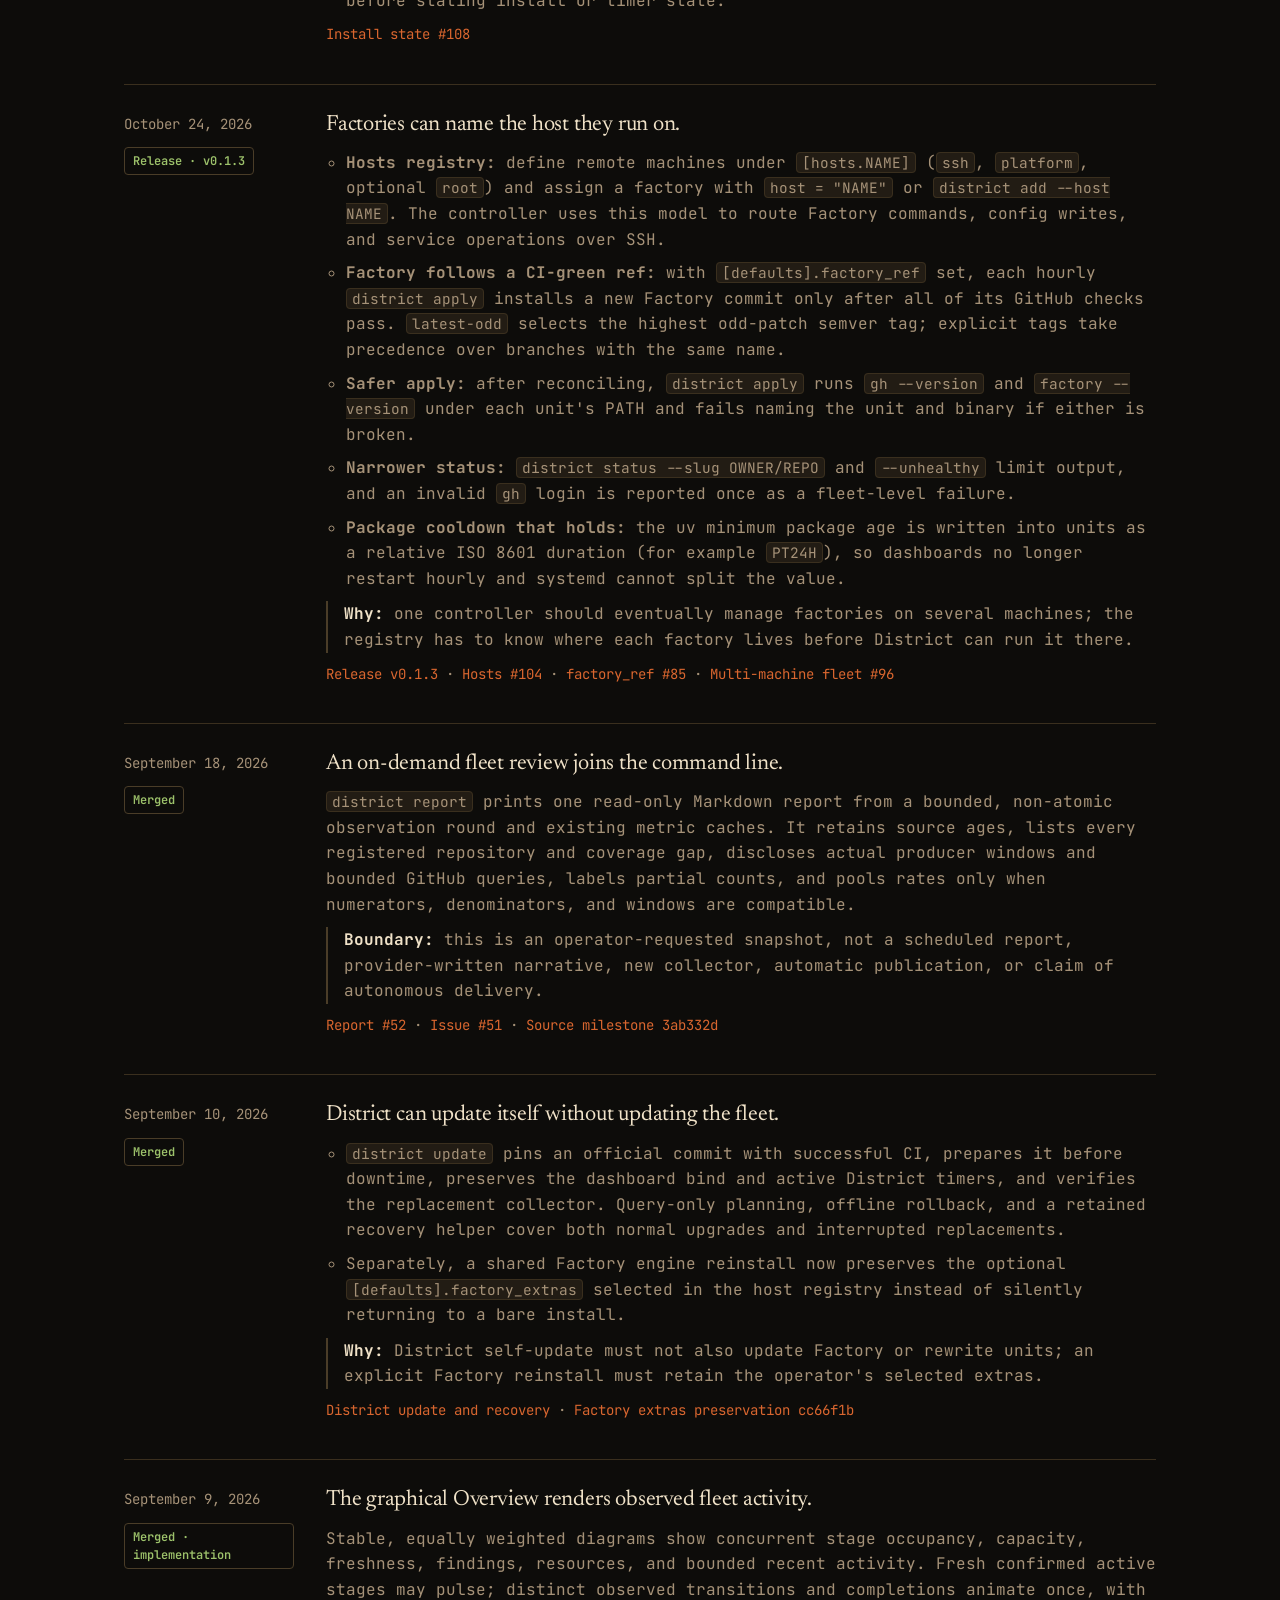
==== commit e39f9b17: "Merge 447e1a4b9fb9b7baeda91d4aa90d8ef8bed5d8dc into 40c59fbae7e61202f851d89ffd92d966f3809b96" ====
--- a/docs/index.html
+++ b/docs/index.html
@@ -221,8 +221,8 @@
     <p class="lede">District never imports from mikeroySoft/factory and never reimplements a <code>factory</code> command. If it needs a per-repo fact, the fix is a flag on <code>factory</code>.</p>
     <div class="cmds">
       <div class="k">district add</div><div class="v">Onboard a path or URL, or adopt a repo that already has <code>.factory.toml</code>. Detects fork parent, ecosystem, and the next free port; proposes gate checks from CI; lifts host-owned keys out of the repo file. <code>--host NAME</code> assigns the factory to a host from <code>[hosts]</code>.</div>
-      <div class="k">district apply</div><div class="v">Reconcile units, labels, doctor checks, failure caps, and host policy, then smoke-check that <code>gh</code> and <code>factory</code> run under each reconciled unit's PATH. Local and remote factories share one controller registry and operation lock; remote commands and filtered config writes use bounded BatchMode SSH. A busy host normally defers an engine change without touching timers or running passes. <code>--drain</code> writes an atomic host flag, lets existing and hand-run work finish, then installs and post-checks only the CI-green engine path. While drained, District never calls <code>factory install</code> or applies the failure cap; it records generated-unit drift as <code>unit changes deferred during district drain (timers untouched)</code> for a later ordinary apply, so an operator-stopped timer stays stopped. The wait defaults to 6 hours; <code>--drain-timeout</code> is capped at 7h45m to reserve a 15-minute installation margin, and the flag never lives longer than 8 hours. Hourly apply drains after 3 prior deferrals or more than 24 hours deferred. <code>--upgrade</code> selects a target; <code>--reset SLUG</code> requires a successful pass before restoring a capped timer.</div>
-      <div class="k">district drain</div><div class="v"><code>--clear</code> removes <code>${XDG_STATE_HOME:-$HOME/.local/state}/district/drain</code> under the operation lock; <code>--host NAME</code> clears a registered remote host. Expired flags already stop blocking Factory. A drain never stops, disables, masks, or delays a Factory timer and never kills a running pass.</div>
+      <div class="k">district apply</div><div class="v">Reconcile units, labels, doctor checks, failure caps, and host policy, then smoke-check that <code>gh</code> and <code>factory</code> run under each reconciled unit's PATH. Local and remote factories share one controller registry and operation lock; remote commands and filtered config writes use bounded BatchMode SSH. Every engine replacement stops only initially active Factory timers, waits up to <code>--drain-timeout</code> (default 90 minutes) for existing services to finish, verifies the installed target, rolls back on failure, and restores the exact prior timer state on every exit. No service is stopped, killed, or started while timers are paused. <code>--drain</code> remains accepted but is not required for this safe protocol. <code>--upgrade</code> selects a target; <code>--reset SLUG</code> requires a successful pass before restoring a capped timer.</div>
+      <div class="k">district drain</div><div class="v"><code>--clear</code> removes a recorded drain flag under the operation lock; <code>--host NAME</code> clears one registered remote host.</div>
       <div class="k">district install-state</div><div class="v">Read the local machine-readable source for installed District/Factory versions, engine ref and release distance, every Factory timer plus <code>district-apply.timer</code>, durable holds, deferred work with reason and original timestamp, and the last apply result. <code>--json</code> is schema-versioned; only the cached release lookup uses the network, and unavailable releases remain <code>unknown</code>.</div>
       <div class="k">district doctor</div><div class="v">Check District's host prerequisites, registered repository remotes, dashboard ports, package policy, units, and drain state. Reports active, expired, stale, malformed, future-mtime, or unreadable drain flags as warnings, and every check as <code>PASS</code>, <code>WARN</code>, or <code>FAIL</code>.</div>
       <div class="k">district status</div><div class="v">Collect local and remote hosts in parallel through bounded controller-initiated SSH. Every text row and JSON entry names its host. An unreachable host remains visible with its last-seen state and yields unknown exit 2 rather than fleet failure exit 1. Exit 1 remains operational attention or invalid controller <code>gh</code> authentication; exit 0 means every factory is normal.</div>
@@ -232,8 +232,8 @@
       <div class="k">district update</div><div class="v">Resolve an official ref to one immutable SHA, require the successful <code>ci.yml</code> <code>test</code> job for that SHA, and transactionally replace only District's uv tool. A successful update releases its transaction lock before the newly installed CLI runs <code>district apply --drain</code>; dry runs and failed updates do not drain. Supports query-only <code>--dry-run</code>, machine-readable <code>--json</code>, and retained offline <code>--rollback</code>.</div>
       <div class="k">district rm</div><div class="v">Disable and delete the units, drop the registry entry. Repo files untouched; the factory can be re-added later.</div>
     </div>
-    <p>A drain waits 6h by default; <code>--drain-timeout 465min</code> is the maximum wait, leaving 15 minutes within the 8h flag cap. Install-state schema 3 retains local <code>last_apply.drain</code> and per-host <code>last_apply.drains</code>, including requested/idle/applied/cleared timestamps, seconds waited, and cleanup folder counts. An already-current <code>district update</code> still requests a drained apply for pending engine work; dry runs and offline rollback do not. Only hosts with pending engine work request a flag: healthy, already-current hosts skip the idle wait and drained postchecks and continue ordinary unit reconciliation.</p>
-    <p>Drain admission requires <a href="https://github.com/mikeroySoft/factory/issues/563">Factory drain-check support (#563)</a> and pass units updated through an ordinary apply. Check <code>factory drain-check --help</code> before relying on drains; older pass units ignore the flag, so District keeps checking busy work and times out safely. Post-apply checks validate help, version, tool-Python import, receipt and target ancestry, check dashboard HTTP 200 responses, restart the installed District dashboard, and verify the previous engine in isolated temporary uv directories. <code>factory watch --dry-run</code> always runs from a registered repository checkout; no checkout is a clear check failure.</p>
+    <p>Engine replacement records the initial timer state, stops only active Factory timers, and logs progress while existing Factory services finish naturally within the configurable deadline. <code>--drain-timeout</code> defaults to 90 minutes. Timeout, success, failure, SIGTERM, and SIGINT all restore exactly the timers that were active before the window; initially inactive timers remain inactive. Ordinary applies without an engine replacement retain their existing behavior.</p>
+    <p>While timers are paused, District never stops, kills, or starts a service. Linux unit rendering uses <code>factory install --print</code>; District writes definitions and runs <code>daemon-reload</code> without launching services. Launchd drift is deferred rather than bootstrapping jobs. Verification matches the receipt SHA and clean CLI version against distribution metadata and release-tag versions. A failure reinstalls and verifies the previous revision before timer restoration, exits nonzero, and reports <code>rolled back</code>.</p>
   </section>
 
   <section id="console">
@@ -302,6 +302,19 @@
     <p class="lede">Selected milestones through November 13, 2026. Dates below use UTC merge history for PRs. Entries marked as a release are tagged versions; the rest are source milestones, not a claim about every installed host.</p>
     <ol class="timeline">
       <li>
+        <div><time datetime="2026-11-13">November 13, 2026</time><span class="status shipped">Merged · source milestone</span></div>
+        <div>
+          <h3>Every engine upgrade pauses and drains the factory by default on Linux; macOS hosts are skipped per host pending #199.</h3>
+          <ul>
+            <li><strong>Pause by default:</strong> <code>district apply --upgrade</code> records which <code>factory-*.timer</code>s are active, stops only those, waits up to <code>--drain-timeout</code> (default 90 minutes) for running passes to finish without killing them, installs and verifies the target, and restores the exact prior timer set on every exit — success, failure, drain timeout, exception, SIGTERM, and SIGINT. The old busy-deferral and auto-drain-at-3 path is gone.</li>
+            <li><strong>Never disable, never kill:</strong> the pause-and-drain protocol is Linux/systemd only. Linux stops and starts timer units, leaving them enabled, and no service is started while timers are paused. macOS/launchd is unsupported and skipped per host pending #199: an <code>--upgrade</code>, engine-target, or explicit pause-and-drain apply skips each darwin host (local or a registered remote) with an explicit <code>unsupported_platform</code> row and no mutation at all (no drain flag, pause, install, or launchctl), excludes it from the fleet pre-install checks and the drain peer set, and continues on the Linux hosts; the run ends with a <code>partial:</code> summary naming the skipped host(s) and a non-zero exit, and a darwin-only fleet skips everything and exits non-zero.</li>
+            <li><strong>Durable, safe restoration and recovery:</strong> the active-before timer set is written durably (fsync) before the first stop, so a crash or SIGKILL between stop and resume restores exactly those timers on the next apply even with no readable receipt, target, or recorded SHA. A signal during restoration still attempts every saved timer — retrying one interrupted before its resume took effect — before re-raising; a failed restoration keeps the factory paused, fails the apply, and does not restart dashboards; scheduler-toolchain preflight runs before any paused unit is written; a pending install is still completed and verified while a drain is open; and a timer that was inactive before apply stays inactive.</li>
+          </ul>
+          <p class="decision"><strong>Why:</strong> a factory that is never idle could never take a deferred upgrade, so two swaps had to be done by hand; the upgrade now makes its own window and always leaves scheduling exactly as it found it.</p>
+          <p class="sources"><a href="https://github.com/mikeroySoft/district/issues/170">Pause-and-drain upgrade #170</a> · <a href="https://github.com/mikeroySoft/district/issues/199">macOS follow-up #199</a></p>
+        </div>
+      </li>
+      <li>
         <div><time datetime="2026-11-13">November 13, 2026</time><span class="status shipped">Release · v0.1.11</span></div>
         <div>
           <h3>Host-claims keys are valid without a hosts list, and metrics exits nonzero only if every repo fails.</h3>
@@ -348,7 +361,7 @@
           <h3>Apply renders Factory units correctly, and fleets say when passes keep failing.</h3>
           <ul>
             <li><strong>Two-command Factory units:</strong> render validation checks every <code>ExecStart=</code> in a oneshot service, including separate triage and dispatch commands, after stripping systemd exec prefixes (<code>-</code>, <code>@</code>, <code>:</code>, <code>+</code>, <code>!</code>, <code>!!</code>). Apply no longer reports a false "missing Factory argv" and skips <code>factory install</code> for units with two <code>ExecStart</code> lines; a missing or invalid command still blocks installation and names the unit and argv.</li>
-            <li><strong>Fleet job health:</strong> <code>district status</code> raises operational attention and <code>district doctor</code> reports <code>FAIL</code> when a factory's last N service passes on the same host and job all failed (<code>[defaults] failed_pass_streak</code>, default 3). Every configured host is inspected, including unmatched jobs and hosts without repositories. Streaks use only UTC evidence: the systemd user journal and ISO-8601 launchd pass logs. Missing journalctl is a named finding. Native pass-history parsing from human-zoned launchd/systemctl timestamps, and the failure-rate and stall checks built on it, are tracked in <a href="https://github.com/mikeroySoft/district/issues/204">district#204</a> and surface as a <code>launchd_history_unsupported</code> gap until rebuilt on UTC-only inputs. These are read-only alerts, separate from the timer failure cap.</li>
+            <li><strong>Repeated pass failures:</strong> <code>district status</code> raises operational attention and <code>district doctor</code> reports <code>FAIL</code> when a factory's last N service passes on the same host all failed (<code>[defaults] failed_pass_streak</code>, default 6). It is a read-only alert, separate from <code>max_failed_passes</code> and the timer failure cap.</li>
             <li><strong>Scheduler toolchain preflight:</strong> <code>district add</code> and <code>district apply</code> resolve <code>factory</code>, <code>gh</code>, <code>git</code>, <code>uv</code>, <code>python3</code>, review/manager commands, and every gate's first executable under the PATH and HOME of the rendered systemd service or launchd plist, and fail before installation with the host, binary, and searched PATH when one is missing. <code>district doctor</code> reruns the same read-only check.</li>
             <li><strong>Remote commands on any login shell:</strong> District sends remote command scripts base64-encoded and runs them with <code>/bin/sh</code>, so fish and POSIX login shells preserve quotes, backslashes, and stdin the same way.</li>
           </ul>
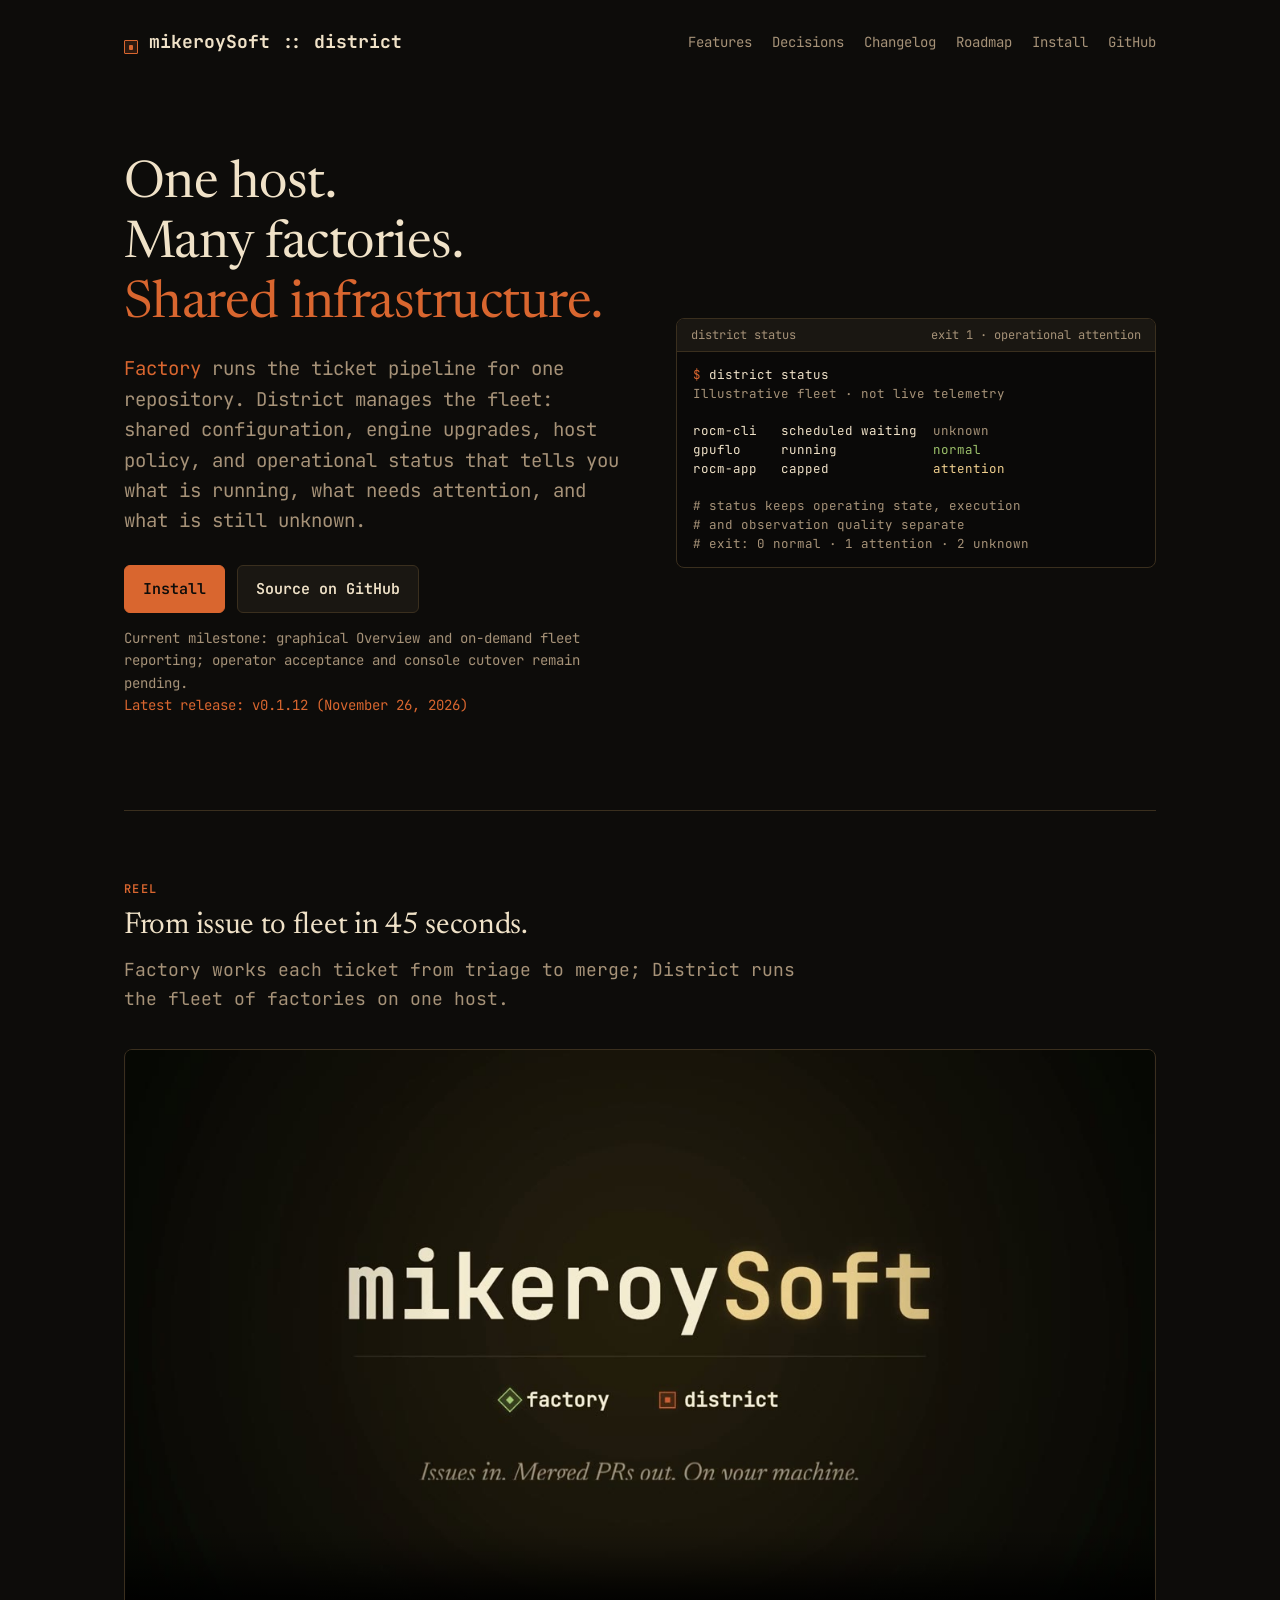
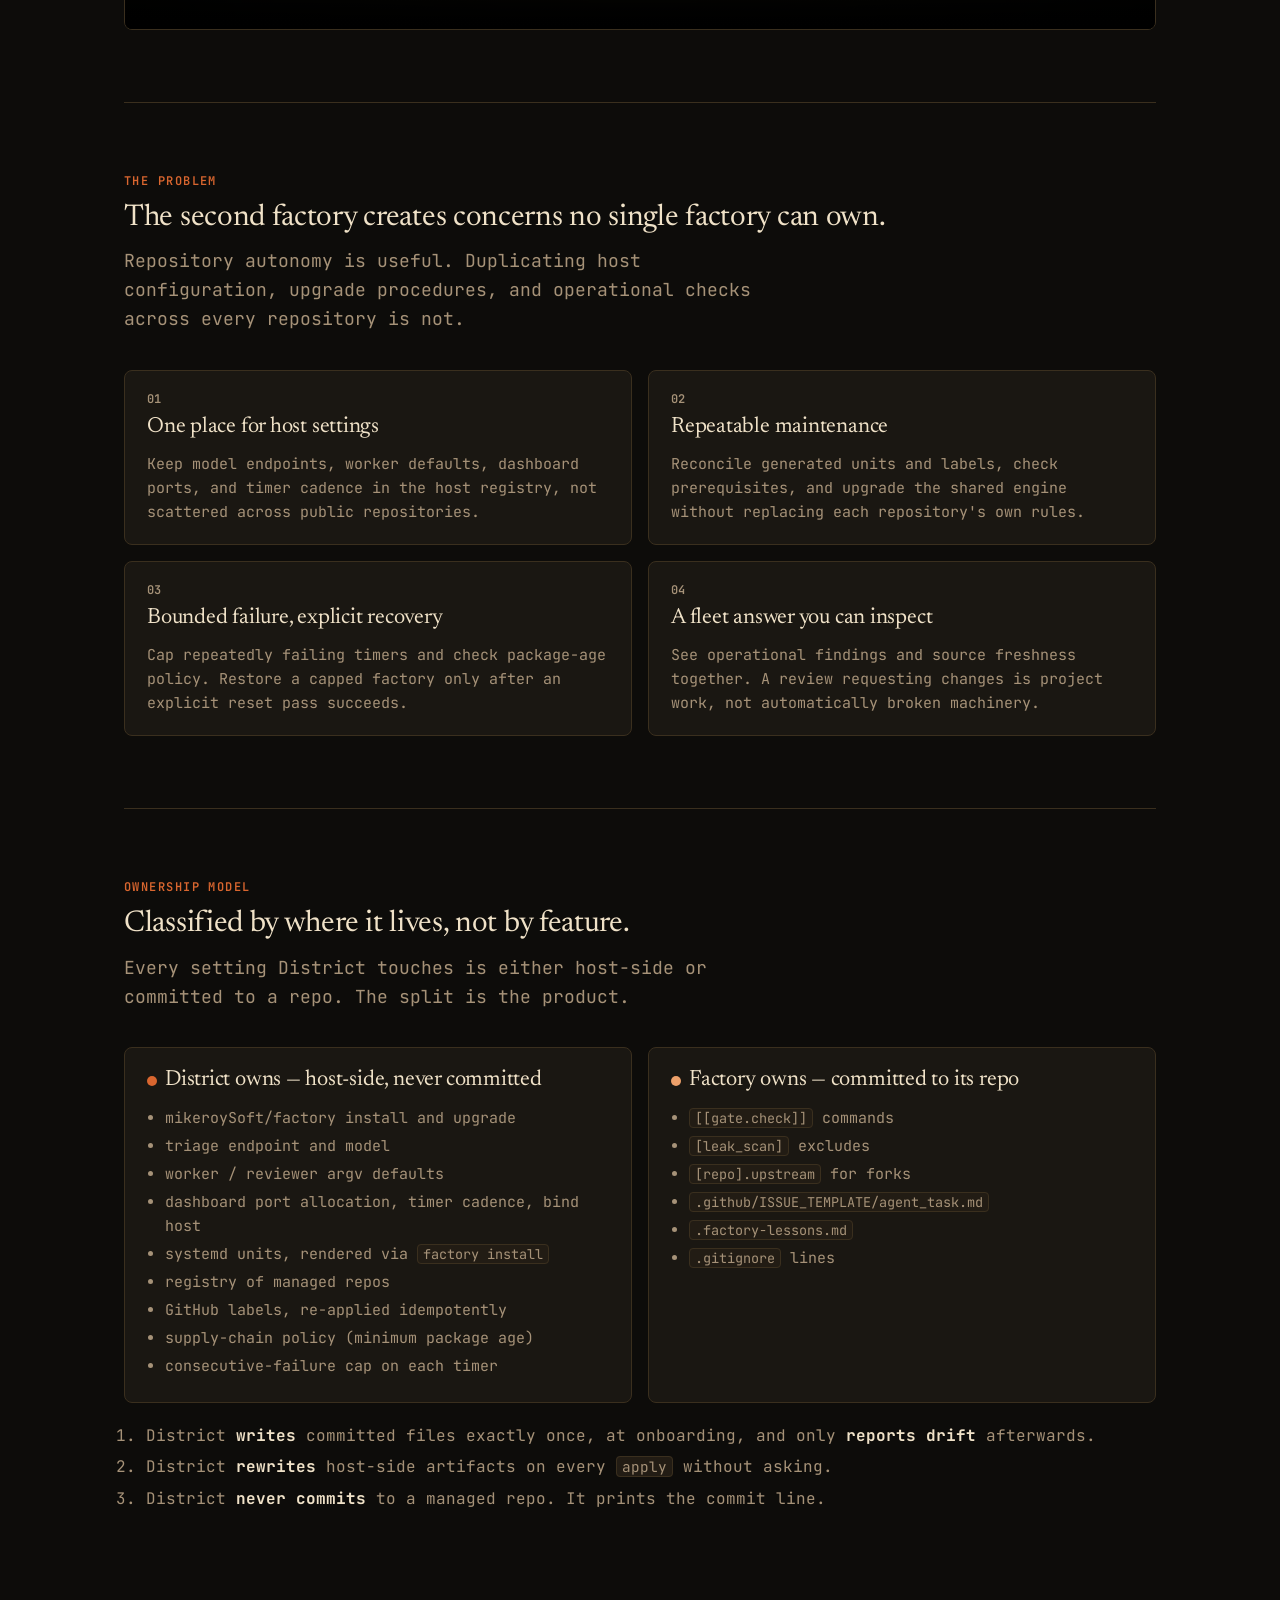
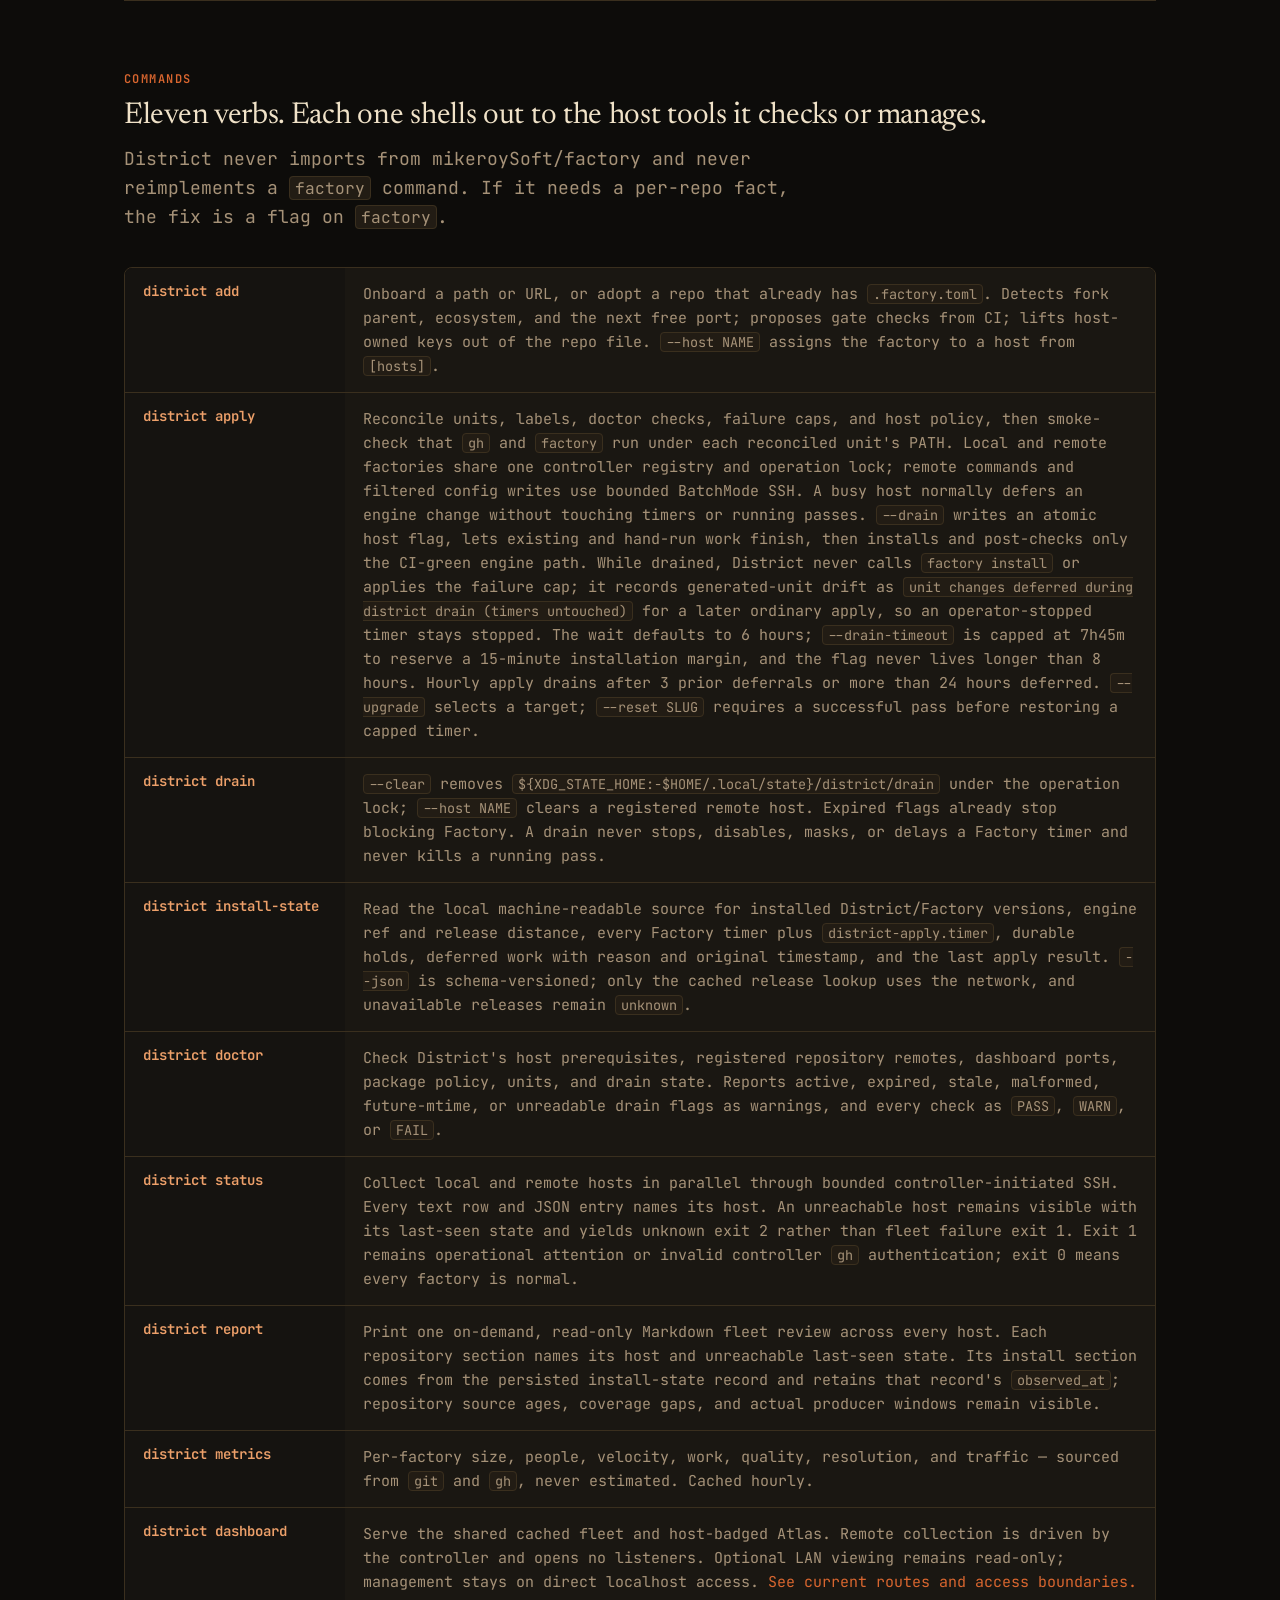
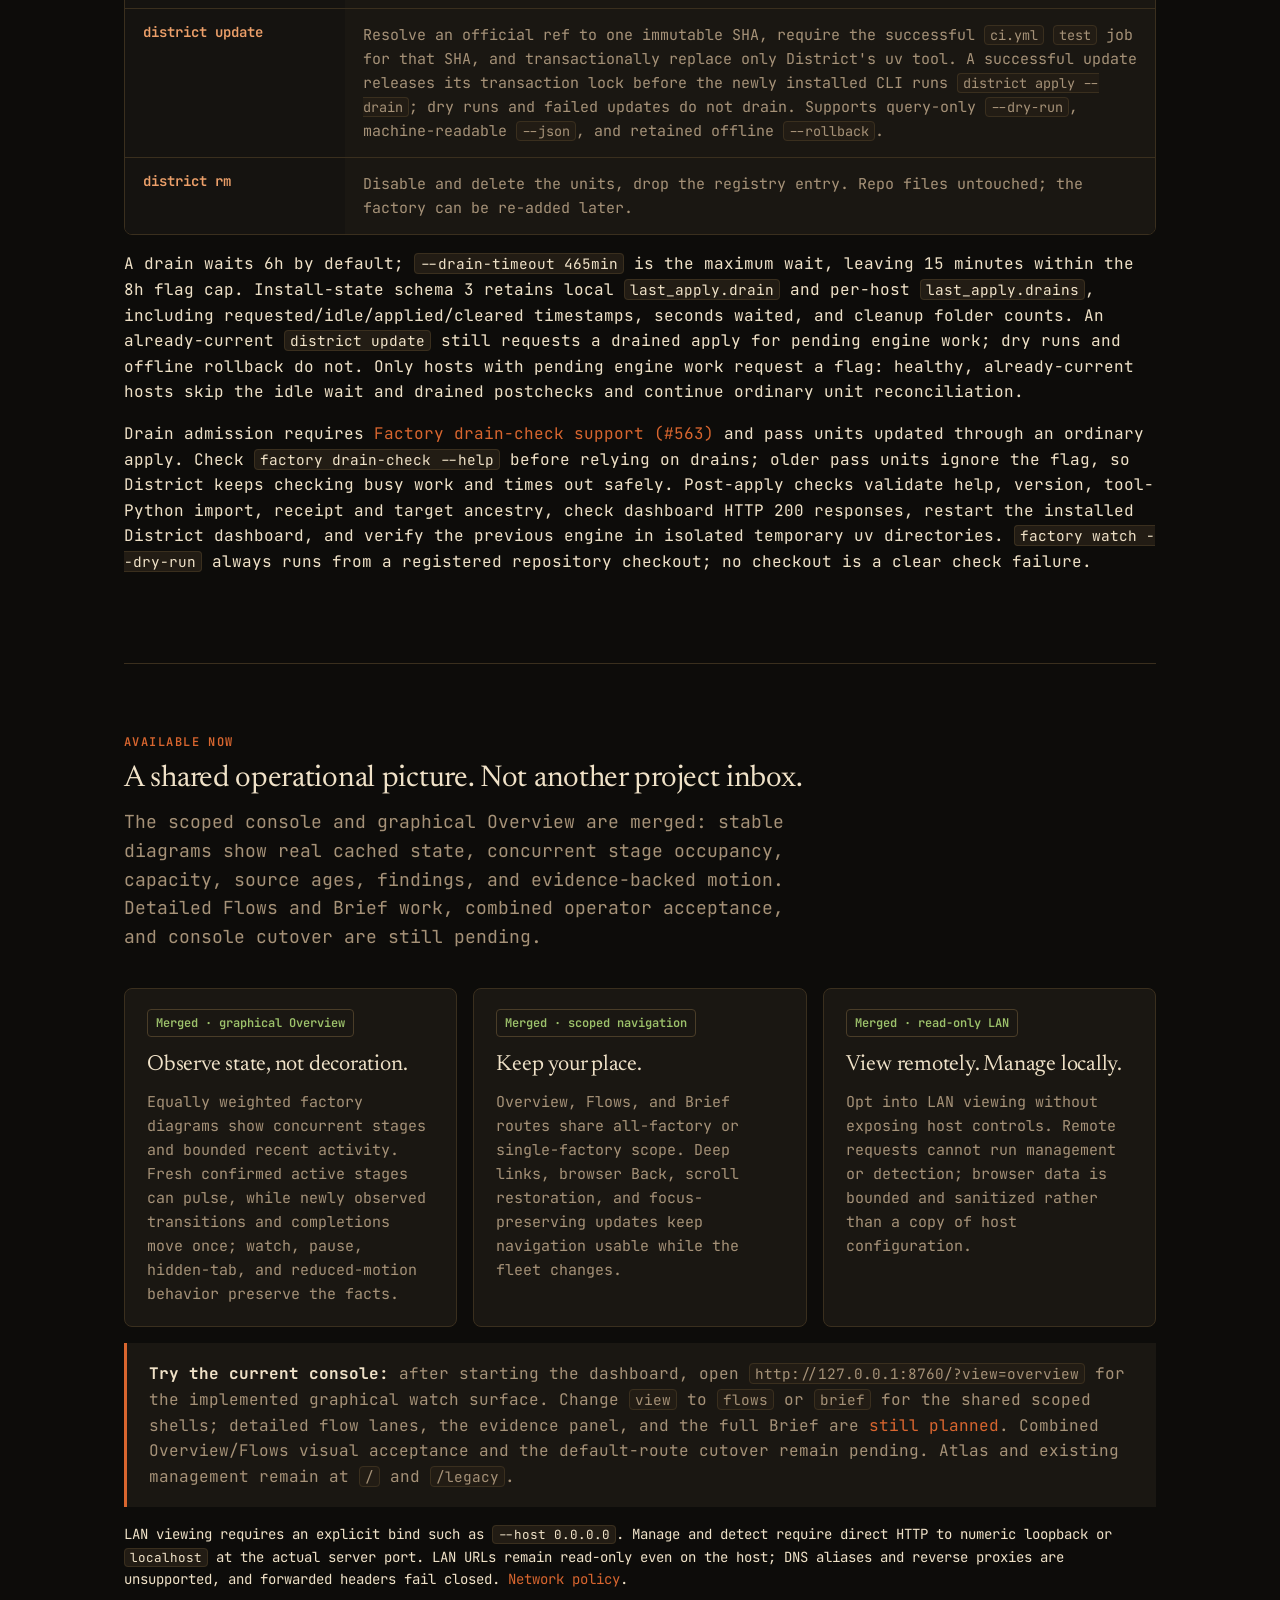
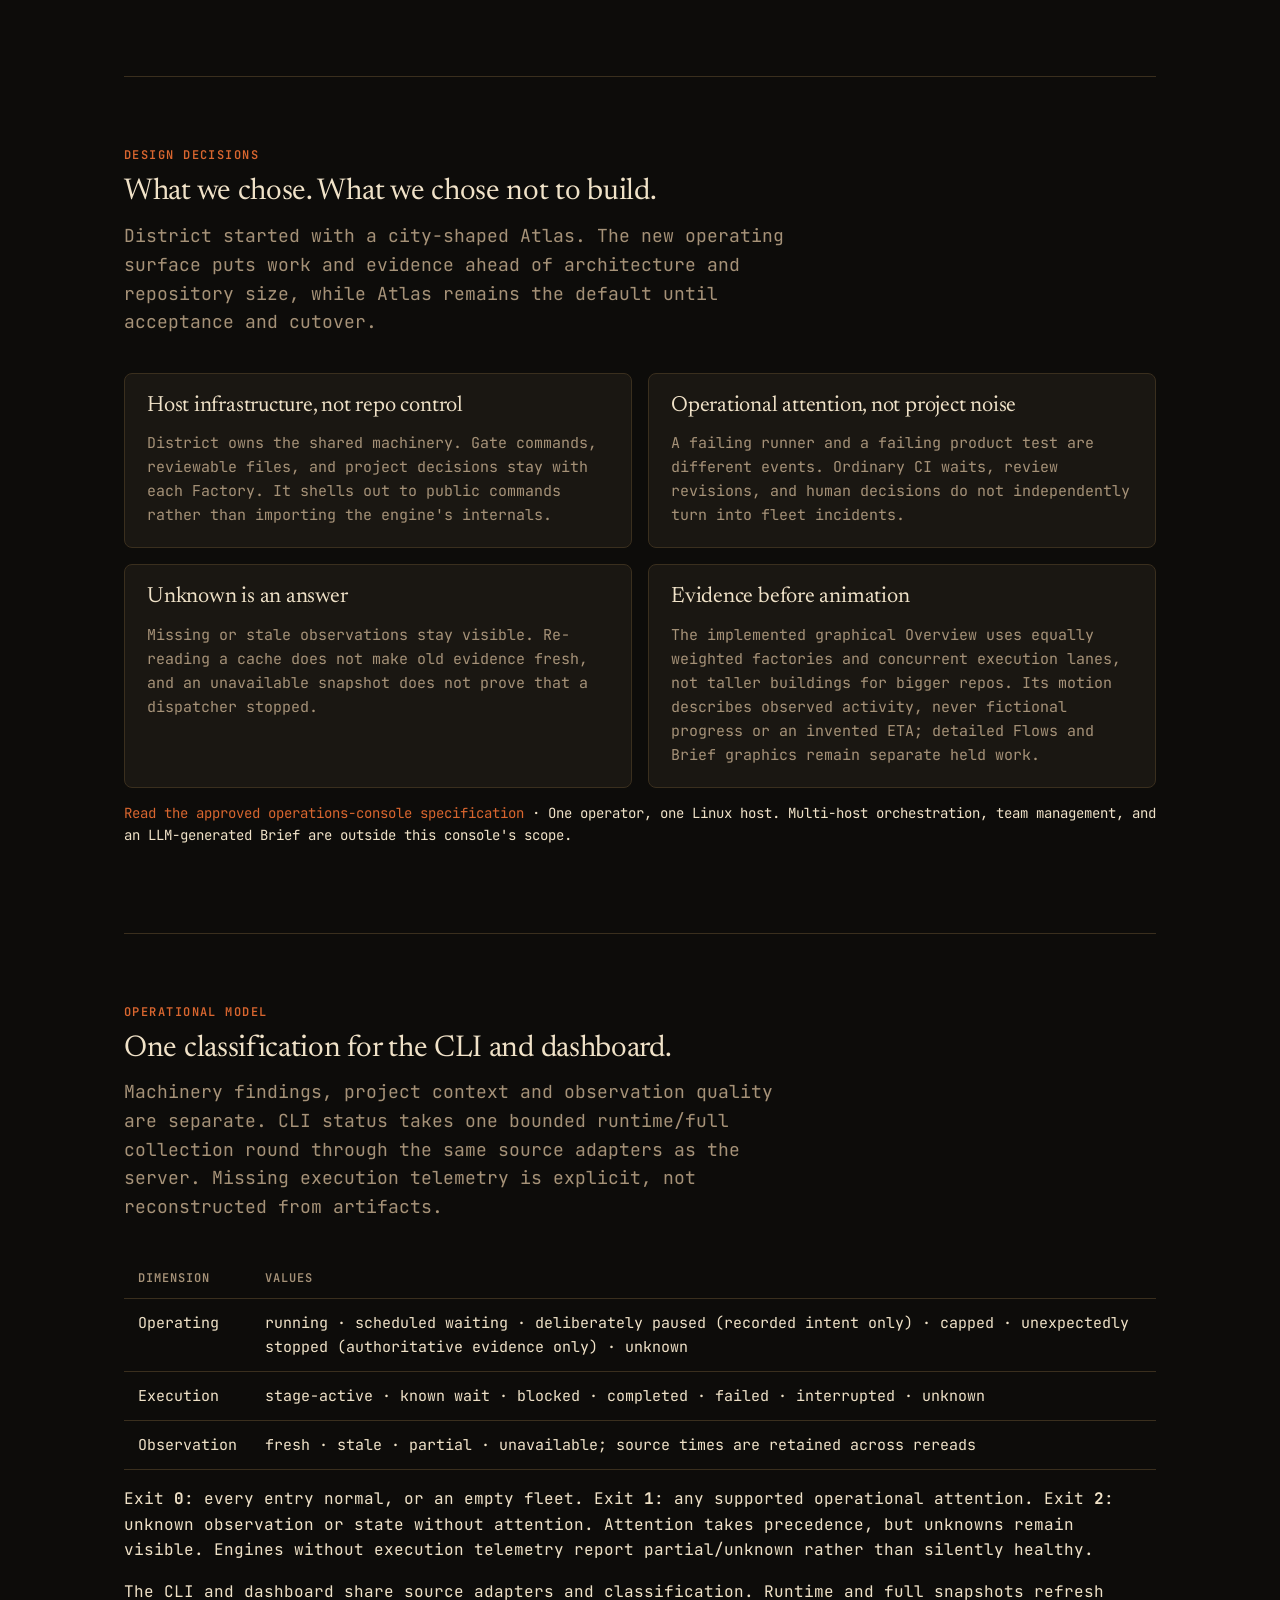
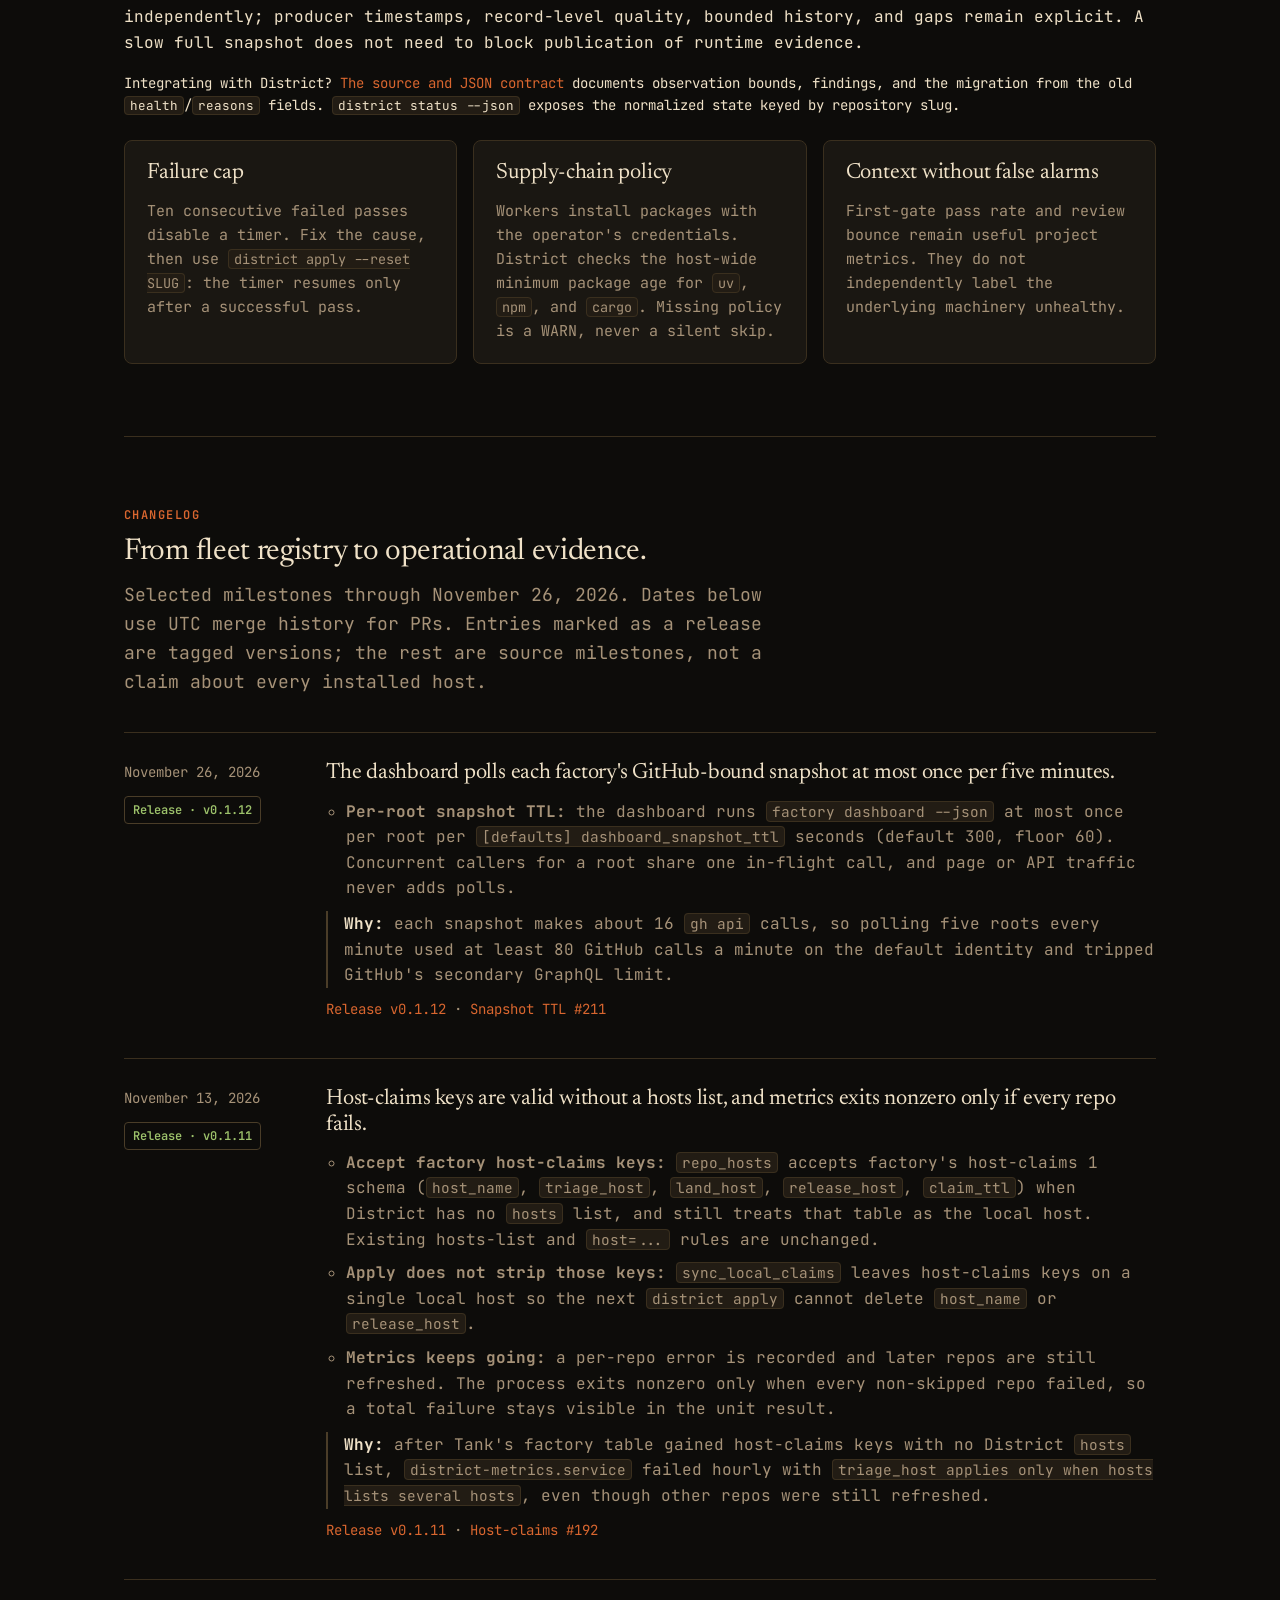
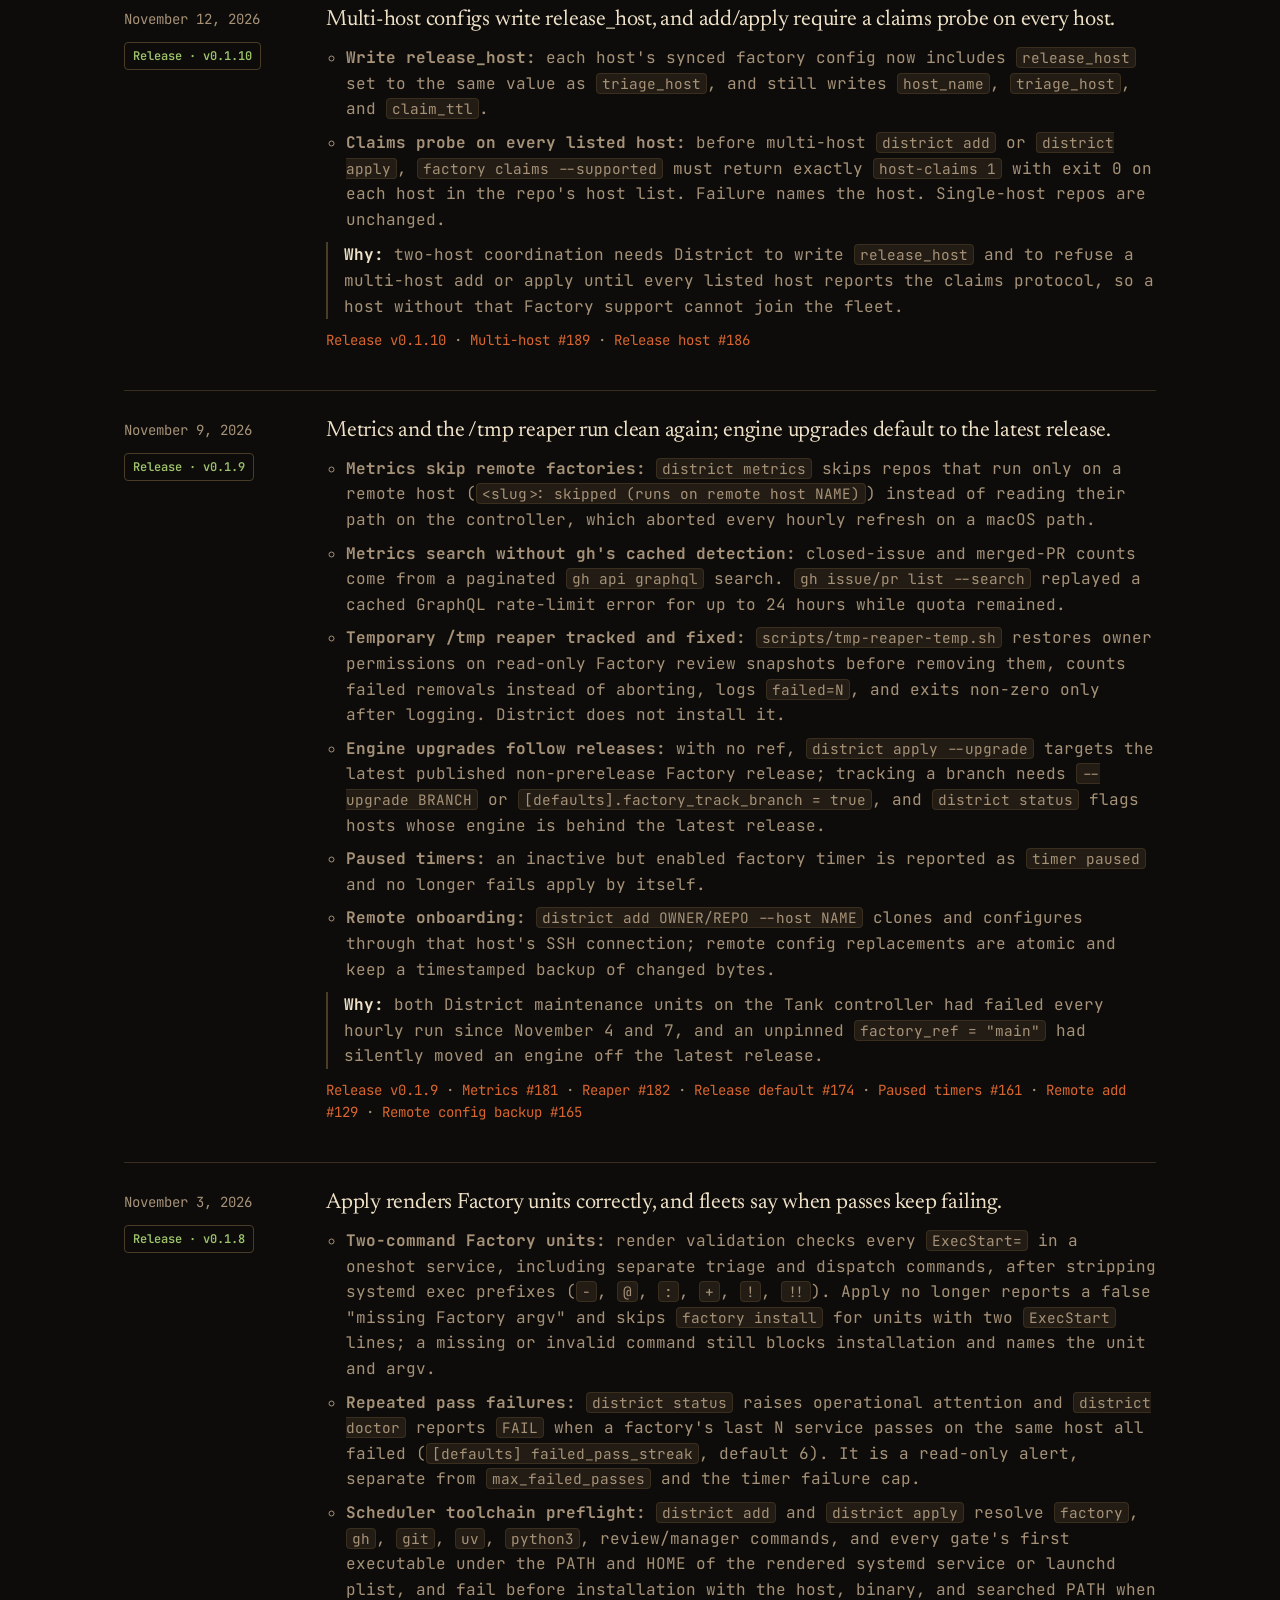
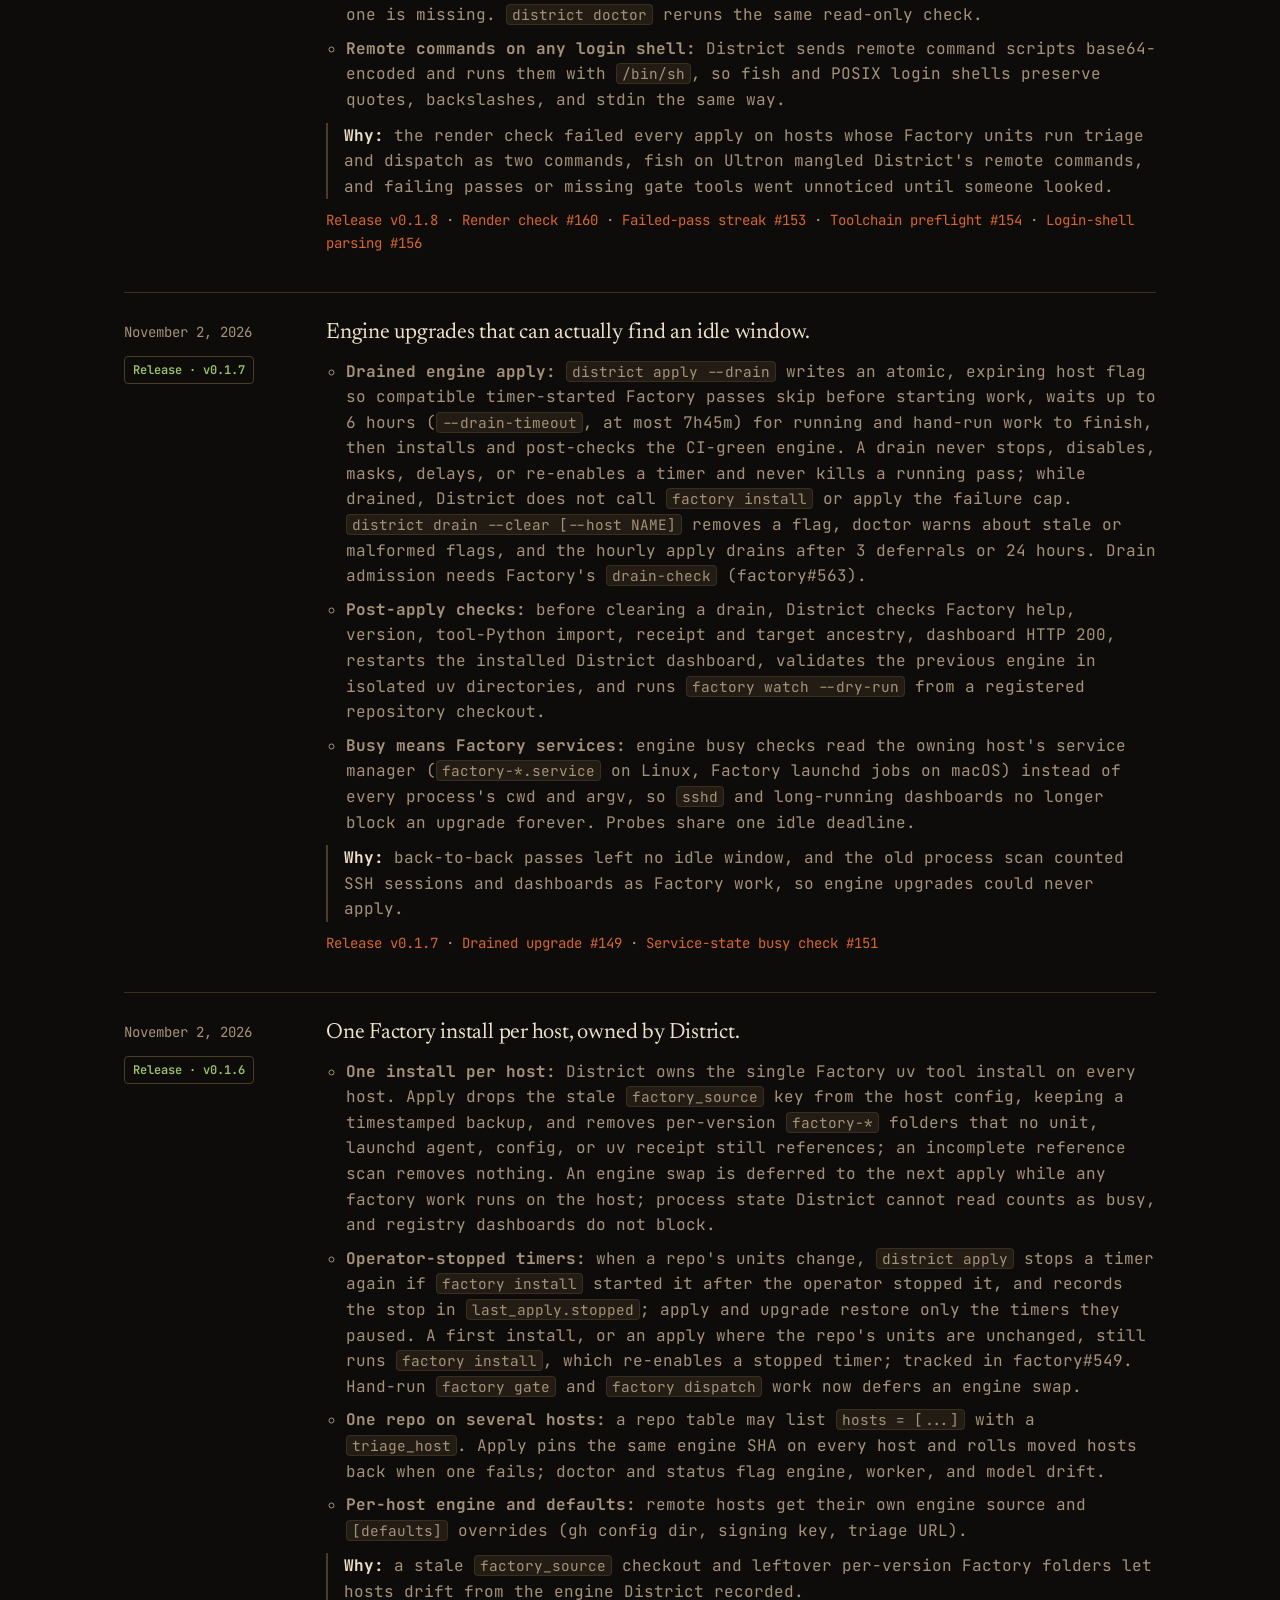
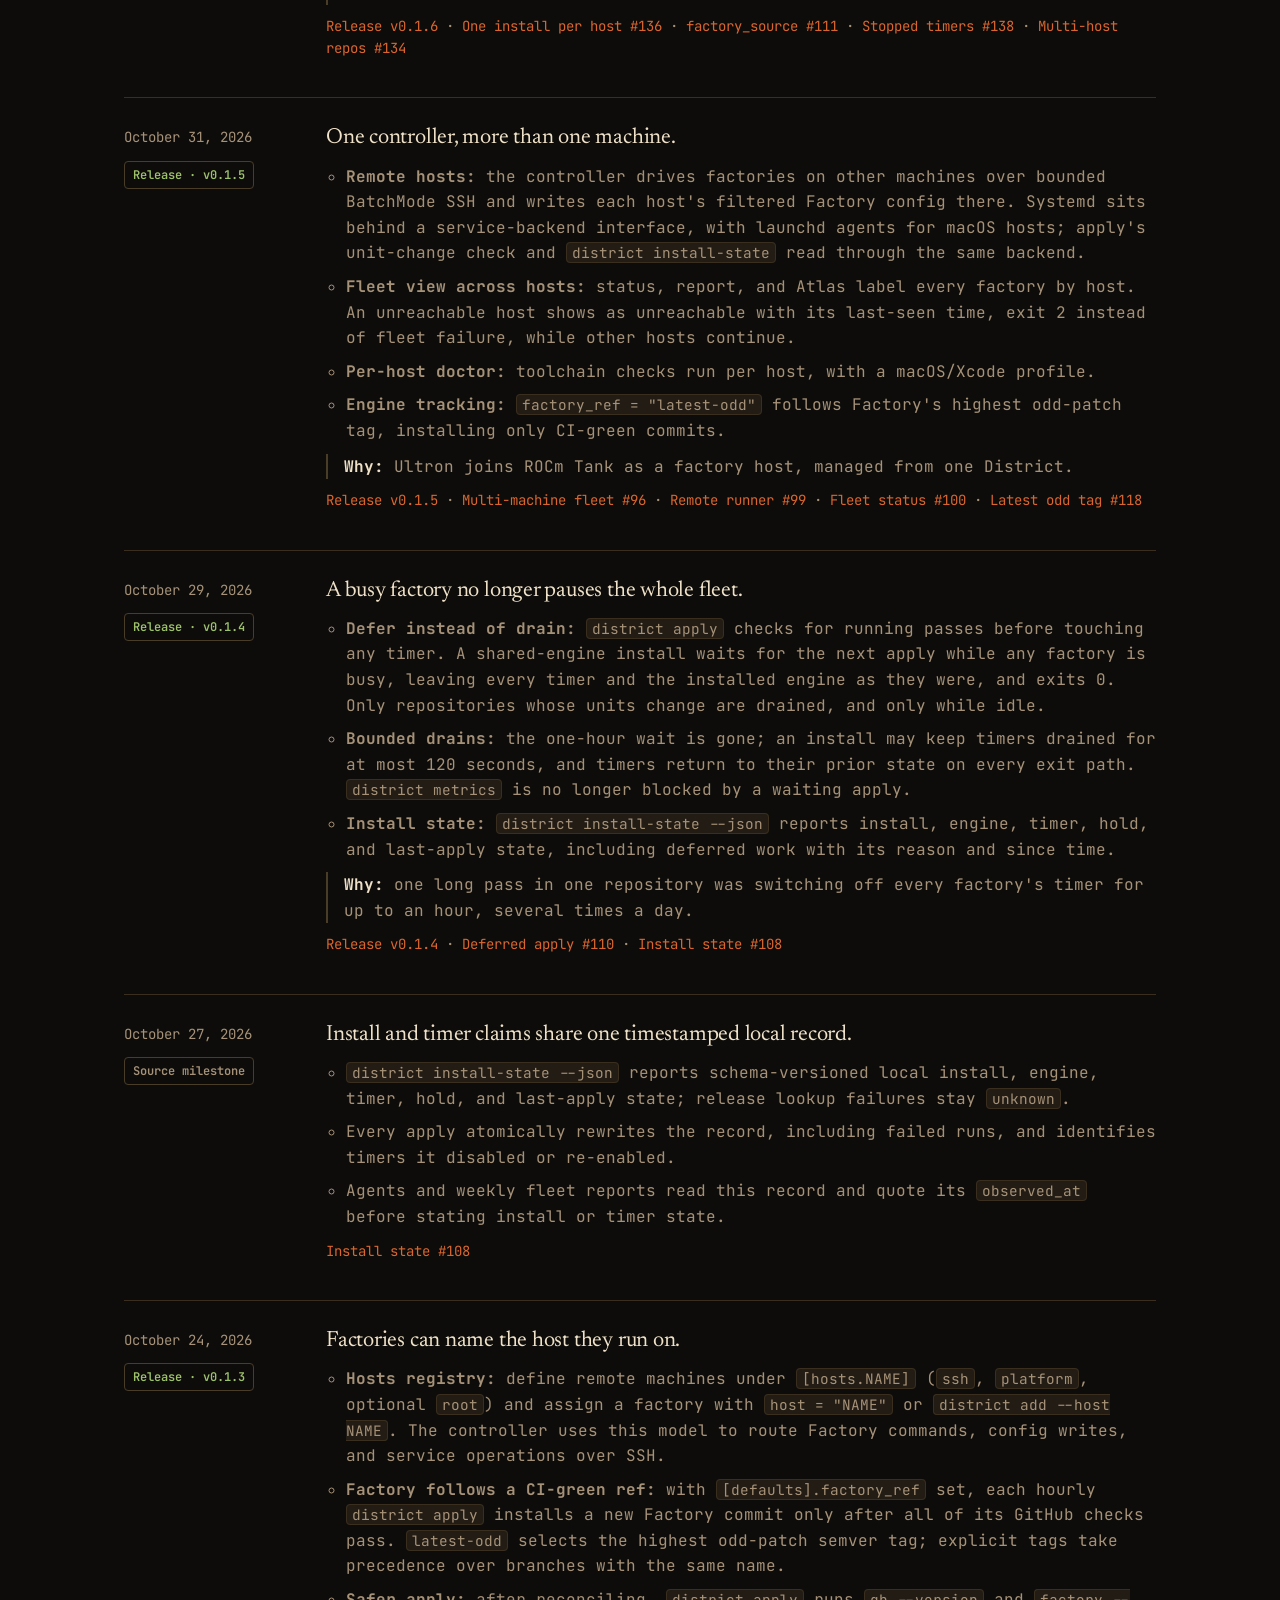
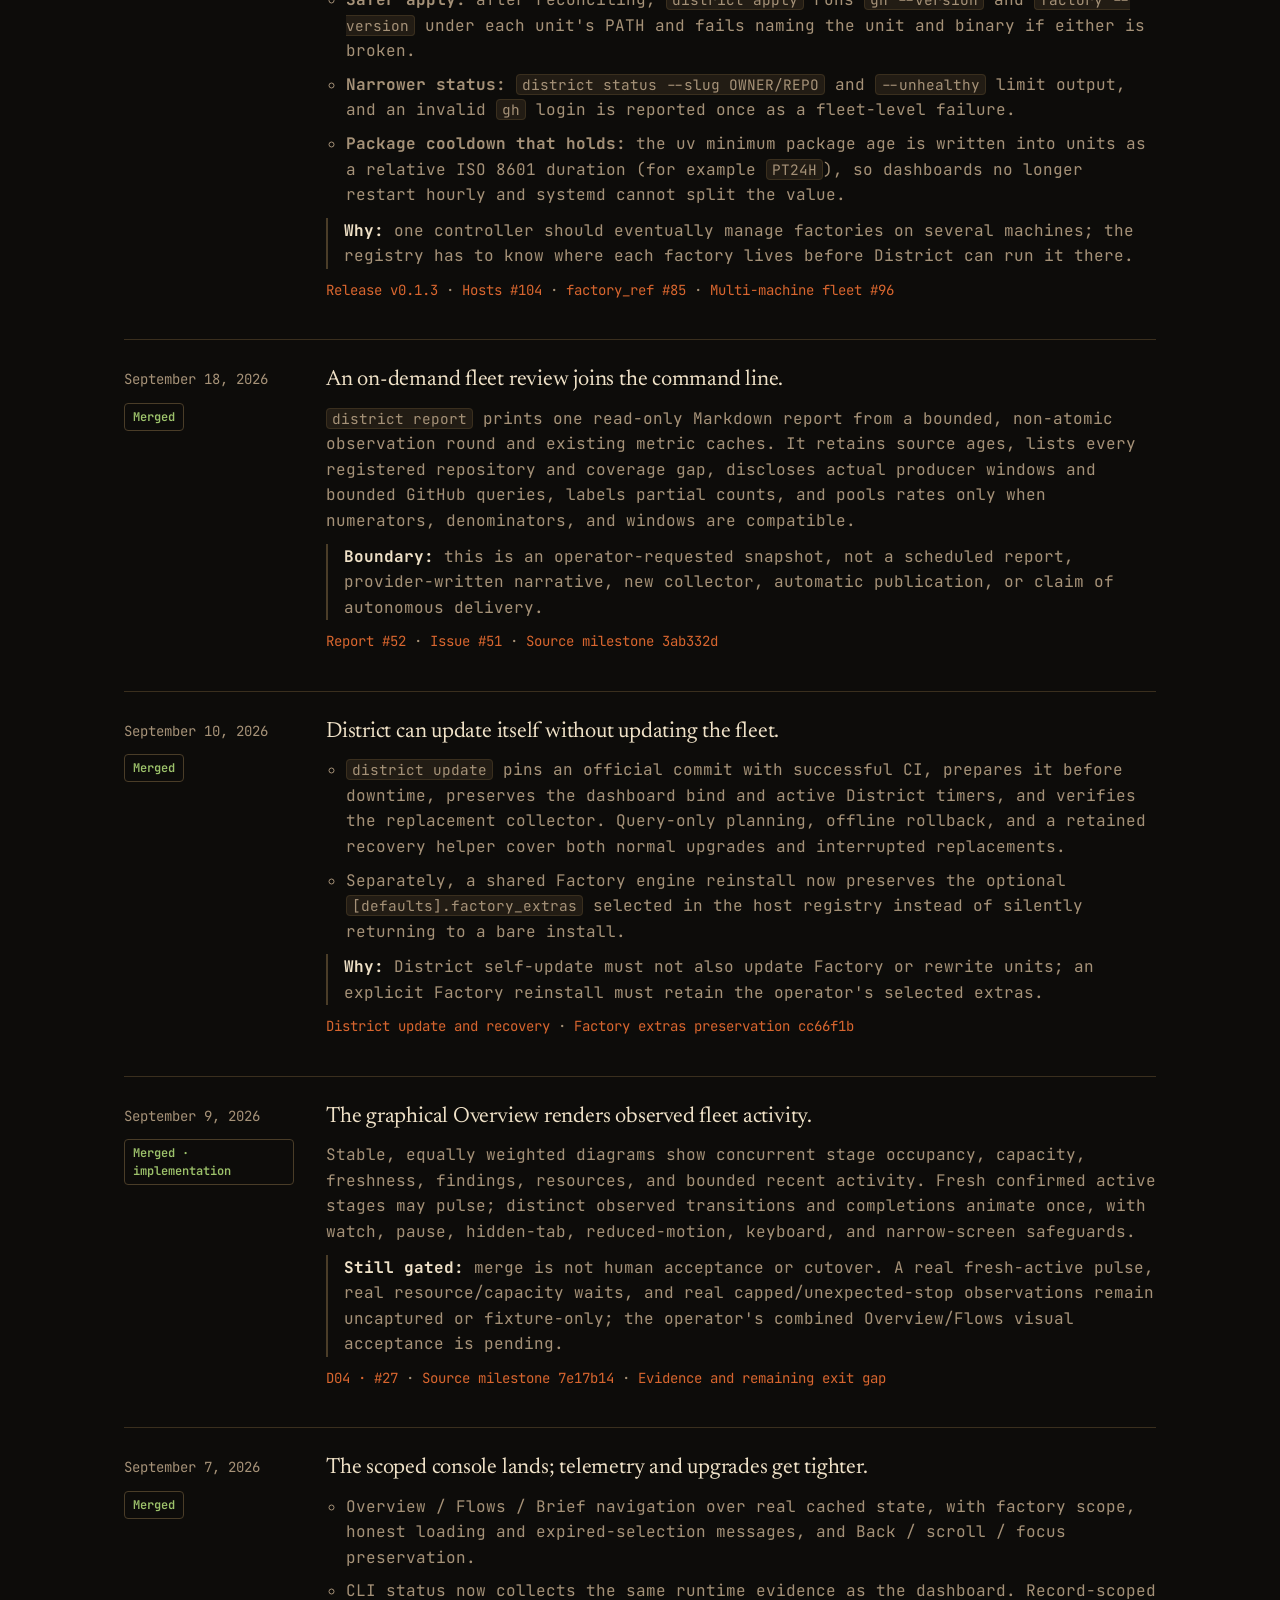
==== commit 0f8aa792: "release: bump District to 0.1.12 Ships #211 (dashboard: at most one factory dashboard --json per roo" ====
--- a/docs/index.html
+++ b/docs/index.html
@@ -138,7 +138,7 @@
         <a class="btn primary" href="#install">Install</a>
         <a class="btn" href="https://github.com/mikeroySoft/district">Source on GitHub</a>
       </div>
-      <p class="sources">Current milestone: graphical Overview and on-demand fleet reporting; operator acceptance and console cutover remain pending.<br><a href="#changelog">Latest release: v0.1.11 (November 13, 2026)</a></p>
+      <p class="sources">Current milestone: graphical Overview and on-demand fleet reporting; operator acceptance and console cutover remain pending.<br><a href="#changelog">Latest release: v0.1.12 (November 26, 2026)</a></p>
     </div>
     <div class="term">
       <div class="bar"><span>district status</span><span>exit 1 · operational attention</span></div>
@@ -221,8 +221,8 @@
     <p class="lede">District never imports from mikeroySoft/factory and never reimplements a <code>factory</code> command. If it needs a per-repo fact, the fix is a flag on <code>factory</code>.</p>
     <div class="cmds">
       <div class="k">district add</div><div class="v">Onboard a path or URL, or adopt a repo that already has <code>.factory.toml</code>. Detects fork parent, ecosystem, and the next free port; proposes gate checks from CI; lifts host-owned keys out of the repo file. <code>--host NAME</code> assigns the factory to a host from <code>[hosts]</code>.</div>
-      <div class="k">district apply</div><div class="v">Reconcile units, labels, doctor checks, failure caps, and host policy, then smoke-check that <code>gh</code> and <code>factory</code> run under each reconciled unit's PATH. Local and remote factories share one controller registry and operation lock; remote commands and filtered config writes use bounded BatchMode SSH. Every engine replacement stops only initially active Factory timers, waits up to <code>--drain-timeout</code> (default 90 minutes) for existing services to finish, verifies the installed target, rolls back on failure, and restores the exact prior timer state on every exit. No service is stopped, killed, or started while timers are paused. <code>--drain</code> remains accepted but is not required for this safe protocol. <code>--upgrade</code> selects a target; <code>--reset SLUG</code> requires a successful pass before restoring a capped timer.</div>
-      <div class="k">district drain</div><div class="v"><code>--clear</code> removes a recorded drain flag under the operation lock; <code>--host NAME</code> clears one registered remote host.</div>
+      <div class="k">district apply</div><div class="v">Reconcile units, labels, doctor checks, failure caps, and host policy, then smoke-check that <code>gh</code> and <code>factory</code> run under each reconciled unit's PATH. Local and remote factories share one controller registry and operation lock; remote commands and filtered config writes use bounded BatchMode SSH. A busy host normally defers an engine change without touching timers or running passes. <code>--drain</code> writes an atomic host flag, lets existing and hand-run work finish, then installs and post-checks only the CI-green engine path. While drained, District never calls <code>factory install</code> or applies the failure cap; it records generated-unit drift as <code>unit changes deferred during district drain (timers untouched)</code> for a later ordinary apply, so an operator-stopped timer stays stopped. The wait defaults to 6 hours; <code>--drain-timeout</code> is capped at 7h45m to reserve a 15-minute installation margin, and the flag never lives longer than 8 hours. Hourly apply drains after 3 prior deferrals or more than 24 hours deferred. <code>--upgrade</code> selects a target; <code>--reset SLUG</code> requires a successful pass before restoring a capped timer.</div>
+      <div class="k">district drain</div><div class="v"><code>--clear</code> removes <code>${XDG_STATE_HOME:-$HOME/.local/state}/district/drain</code> under the operation lock; <code>--host NAME</code> clears a registered remote host. Expired flags already stop blocking Factory. A drain never stops, disables, masks, or delays a Factory timer and never kills a running pass.</div>
       <div class="k">district install-state</div><div class="v">Read the local machine-readable source for installed District/Factory versions, engine ref and release distance, every Factory timer plus <code>district-apply.timer</code>, durable holds, deferred work with reason and original timestamp, and the last apply result. <code>--json</code> is schema-versioned; only the cached release lookup uses the network, and unavailable releases remain <code>unknown</code>.</div>
       <div class="k">district doctor</div><div class="v">Check District's host prerequisites, registered repository remotes, dashboard ports, package policy, units, and drain state. Reports active, expired, stale, malformed, future-mtime, or unreadable drain flags as warnings, and every check as <code>PASS</code>, <code>WARN</code>, or <code>FAIL</code>.</div>
       <div class="k">district status</div><div class="v">Collect local and remote hosts in parallel through bounded controller-initiated SSH. Every text row and JSON entry names its host. An unreachable host remains visible with its last-seen state and yields unknown exit 2 rather than fleet failure exit 1. Exit 1 remains operational attention or invalid controller <code>gh</code> authentication; exit 0 means every factory is normal.</div>
@@ -232,8 +232,8 @@
       <div class="k">district update</div><div class="v">Resolve an official ref to one immutable SHA, require the successful <code>ci.yml</code> <code>test</code> job for that SHA, and transactionally replace only District's uv tool. A successful update releases its transaction lock before the newly installed CLI runs <code>district apply --drain</code>; dry runs and failed updates do not drain. Supports query-only <code>--dry-run</code>, machine-readable <code>--json</code>, and retained offline <code>--rollback</code>.</div>
       <div class="k">district rm</div><div class="v">Disable and delete the units, drop the registry entry. Repo files untouched; the factory can be re-added later.</div>
     </div>
-    <p>Engine replacement records the initial timer state, stops only active Factory timers, and logs progress while existing Factory services finish naturally within the configurable deadline. <code>--drain-timeout</code> defaults to 90 minutes. Timeout, success, failure, SIGTERM, and SIGINT all restore exactly the timers that were active before the window; initially inactive timers remain inactive. Ordinary applies without an engine replacement retain their existing behavior.</p>
-    <p>While timers are paused, District never stops, kills, or starts a service. Linux unit rendering uses <code>factory install --print</code>; District writes definitions and runs <code>daemon-reload</code> without launching services. Launchd drift is deferred rather than bootstrapping jobs. Verification matches the receipt SHA and clean CLI version against distribution metadata and release-tag versions. A failure reinstalls and verifies the previous revision before timer restoration, exits nonzero, and reports <code>rolled back</code>.</p>
+    <p>A drain waits 6h by default; <code>--drain-timeout 465min</code> is the maximum wait, leaving 15 minutes within the 8h flag cap. Install-state schema 3 retains local <code>last_apply.drain</code> and per-host <code>last_apply.drains</code>, including requested/idle/applied/cleared timestamps, seconds waited, and cleanup folder counts. An already-current <code>district update</code> still requests a drained apply for pending engine work; dry runs and offline rollback do not. Only hosts with pending engine work request a flag: healthy, already-current hosts skip the idle wait and drained postchecks and continue ordinary unit reconciliation.</p>
+    <p>Drain admission requires <a href="https://github.com/mikeroySoft/factory/issues/563">Factory drain-check support (#563)</a> and pass units updated through an ordinary apply. Check <code>factory drain-check --help</code> before relying on drains; older pass units ignore the flag, so District keeps checking busy work and times out safely. Post-apply checks validate help, version, tool-Python import, receipt and target ancestry, check dashboard HTTP 200 responses, restart the installed District dashboard, and verify the previous engine in isolated temporary uv directories. <code>factory watch --dry-run</code> always runs from a registered repository checkout; no checkout is a clear check failure.</p>
   </section>
 
   <section id="console">
@@ -299,19 +299,17 @@
   <section id="changelog">
     <div class="kicker">Changelog</div>
     <h2>From fleet registry to operational evidence.</h2>
-    <p class="lede">Selected milestones through November 13, 2026. Dates below use UTC merge history for PRs. Entries marked as a release are tagged versions; the rest are source milestones, not a claim about every installed host.</p>
+    <p class="lede">Selected milestones through November 26, 2026. Dates below use UTC merge history for PRs. Entries marked as a release are tagged versions; the rest are source milestones, not a claim about every installed host.</p>
     <ol class="timeline">
       <li>
-        <div><time datetime="2026-11-13">November 13, 2026</time><span class="status shipped">Merged · source milestone</span></div>
-        <div>
-          <h3>Every engine upgrade pauses and drains the factory by default on Linux; macOS hosts are skipped per host pending #199.</h3>
-          <ul>
-            <li><strong>Pause by default:</strong> <code>district apply --upgrade</code> records which <code>factory-*.timer</code>s are active, stops only those, waits up to <code>--drain-timeout</code> (default 90 minutes) for running passes to finish without killing them, installs and verifies the target, and restores the exact prior timer set on every exit — success, failure, drain timeout, exception, SIGTERM, and SIGINT. The old busy-deferral and auto-drain-at-3 path is gone.</li>
-            <li><strong>Never disable, never kill:</strong> the pause-and-drain protocol is Linux/systemd only. Linux stops and starts timer units, leaving them enabled, and no service is started while timers are paused. macOS/launchd is unsupported and skipped per host pending #199: an <code>--upgrade</code>, engine-target, or explicit pause-and-drain apply skips each darwin host (local or a registered remote) with an explicit <code>unsupported_platform</code> row and no mutation at all (no drain flag, pause, install, or launchctl), excludes it from the fleet pre-install checks and the drain peer set, and continues on the Linux hosts; the run ends with a <code>partial:</code> summary naming the skipped host(s) and a non-zero exit, and a darwin-only fleet skips everything and exits non-zero.</li>
-            <li><strong>Durable, safe restoration and recovery:</strong> the active-before timer set is written durably (fsync) before the first stop, so a crash or SIGKILL between stop and resume restores exactly those timers on the next apply even with no readable receipt, target, or recorded SHA. A signal during restoration still attempts every saved timer — retrying one interrupted before its resume took effect — before re-raising; a failed restoration keeps the factory paused, fails the apply, and does not restart dashboards; scheduler-toolchain preflight runs before any paused unit is written; a pending install is still completed and verified while a drain is open; and a timer that was inactive before apply stays inactive.</li>
-          </ul>
-          <p class="decision"><strong>Why:</strong> a factory that is never idle could never take a deferred upgrade, so two swaps had to be done by hand; the upgrade now makes its own window and always leaves scheduling exactly as it found it.</p>
-          <p class="sources"><a href="https://github.com/mikeroySoft/district/issues/170">Pause-and-drain upgrade #170</a> · <a href="https://github.com/mikeroySoft/district/issues/199">macOS follow-up #199</a></p>
+        <div><time datetime="2026-11-26">November 26, 2026</time><span class="status shipped">Release · v0.1.12</span></div>
+        <div>
+          <h3>The dashboard polls each factory's GitHub-bound snapshot at most once per five minutes.</h3>
+          <ul>
+            <li><strong>Per-root snapshot TTL:</strong> the dashboard runs <code>factory dashboard --json</code> at most once per root per <code>[defaults] dashboard_snapshot_ttl</code> seconds (default 300, floor 60). Concurrent callers for a root share one in-flight call, and page or API traffic never adds polls.</li>
+          </ul>
+          <p class="decision"><strong>Why:</strong> each snapshot makes about 16 <code>gh api</code> calls, so polling five roots every minute used at least 80 GitHub calls a minute on the default identity and tripped GitHub's secondary GraphQL limit.</p>
+          <p class="sources"><a href="https://github.com/mikeroySoft/district/releases/tag/v0.1.12">Release v0.1.12</a> · <a href="https://github.com/mikeroySoft/district/pull/211">Snapshot TTL #211</a></p>
         </div>
       </li>
       <li>
@@ -581,7 +579,7 @@
 <span class="p">$</span> district status
 <span class="p">$</span> district report                       <span class="c"># on-demand read-only Markdown review on stdout</span>
 <span class="p">$</span> district update --dry-run             <span class="c"># exact SHA, CI eligibility, service plan; no mutation</span>
-<span class="p">$</span> district update --to v0.1.11 --yes     <span class="c"># existing hosts: move to the latest release</span></pre>
+<span class="p">$</span> district update --to v0.1.12 --yes     <span class="c"># existing hosts: move to the latest release</span></pre>
     </div>
     <p style="color:var(--text-muted);margin-top:20px">The host config file at <code>~/.config/factory/config.toml</code> is the registry. No second store. A repo is managed iff it has a <code>[repo."owner/name"]</code> table with a <code>path</code>.</p>
     <p style="color:var(--text-muted)">Factories are local unless their repo table names a <code>host</code> defined under <code>[hosts.NAME]</code> (<code>ssh</code>, <code>platform</code>, optional <code>root</code>); <code>local</code> is reserved for this machine. The single controller keeps the registry and operation lock, reaches remote hosts through BatchMode SSH with a bounded connection attempt, and writes each host's filtered Factory config there. Status, report, health, and Atlas retain every factory, label it by host, and show an unreachable host as unknown/unreachable with its last-seen time while other hosts continue.</p>
